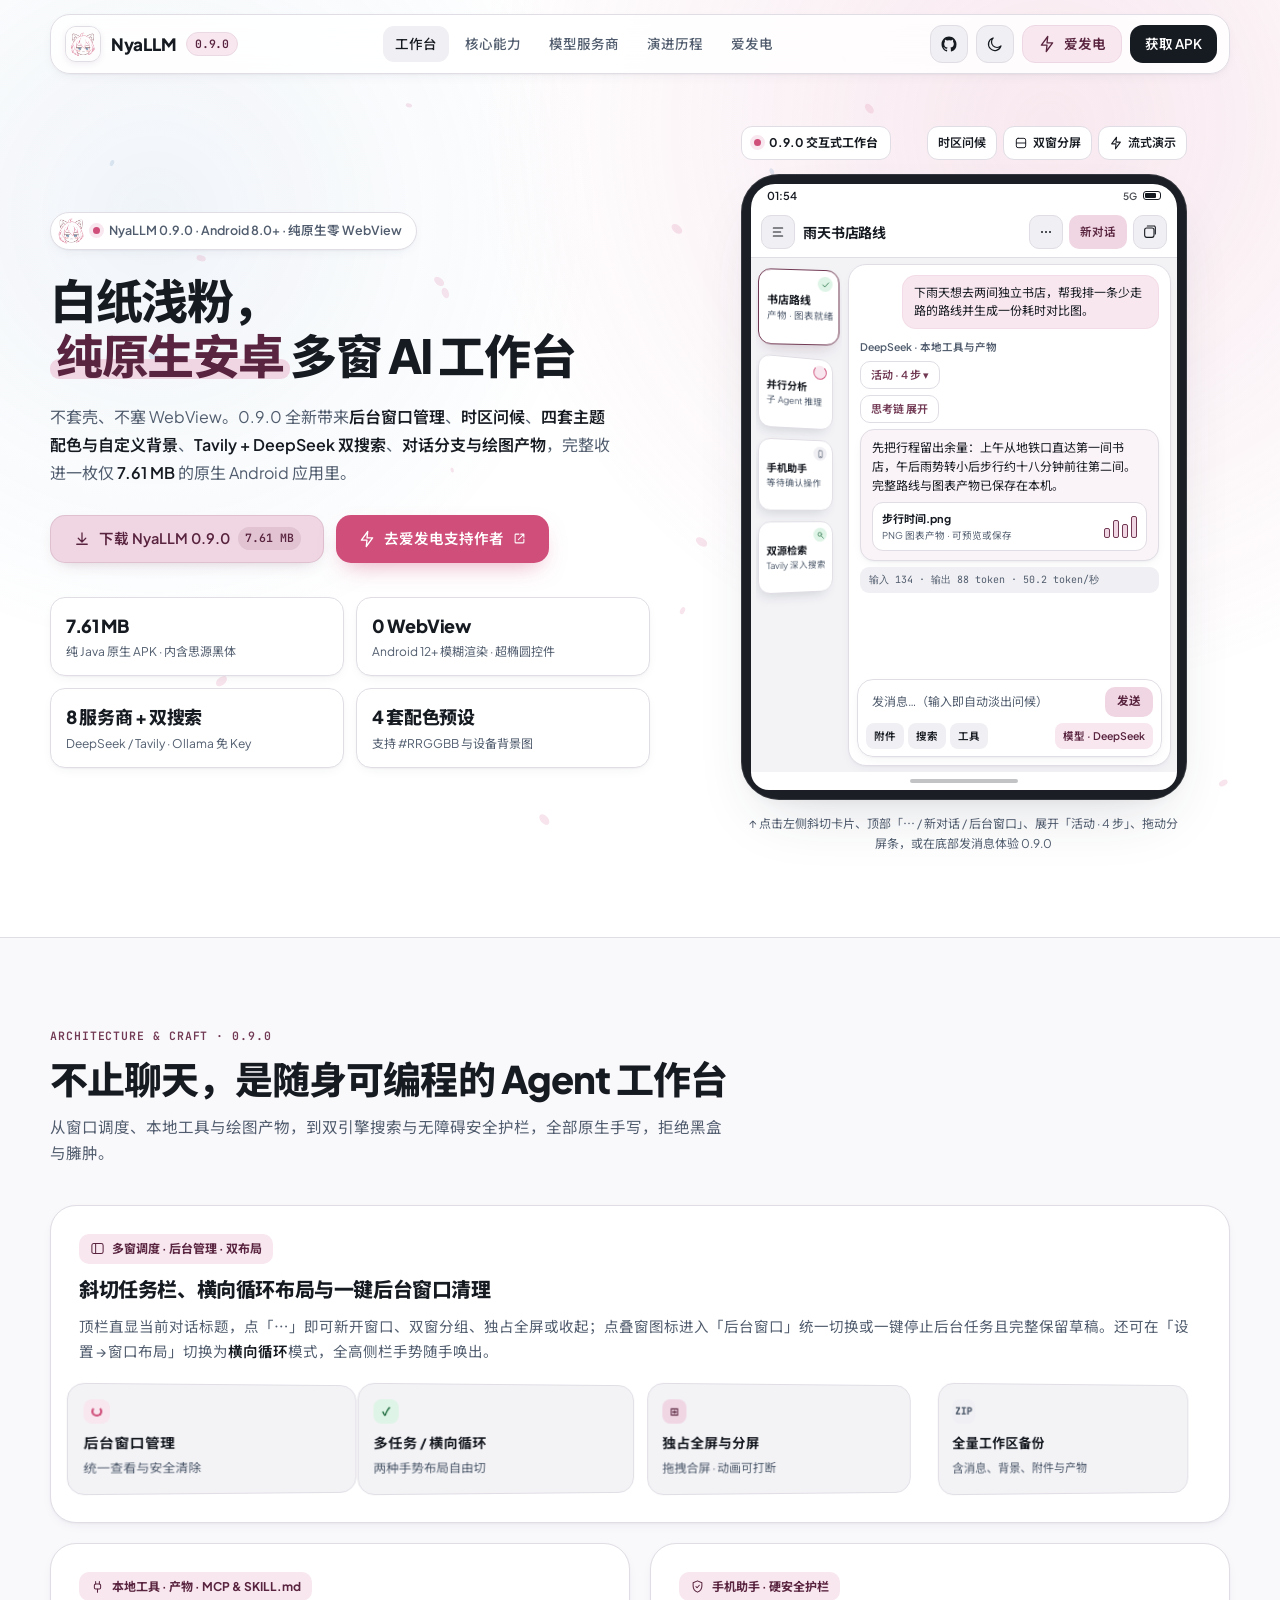
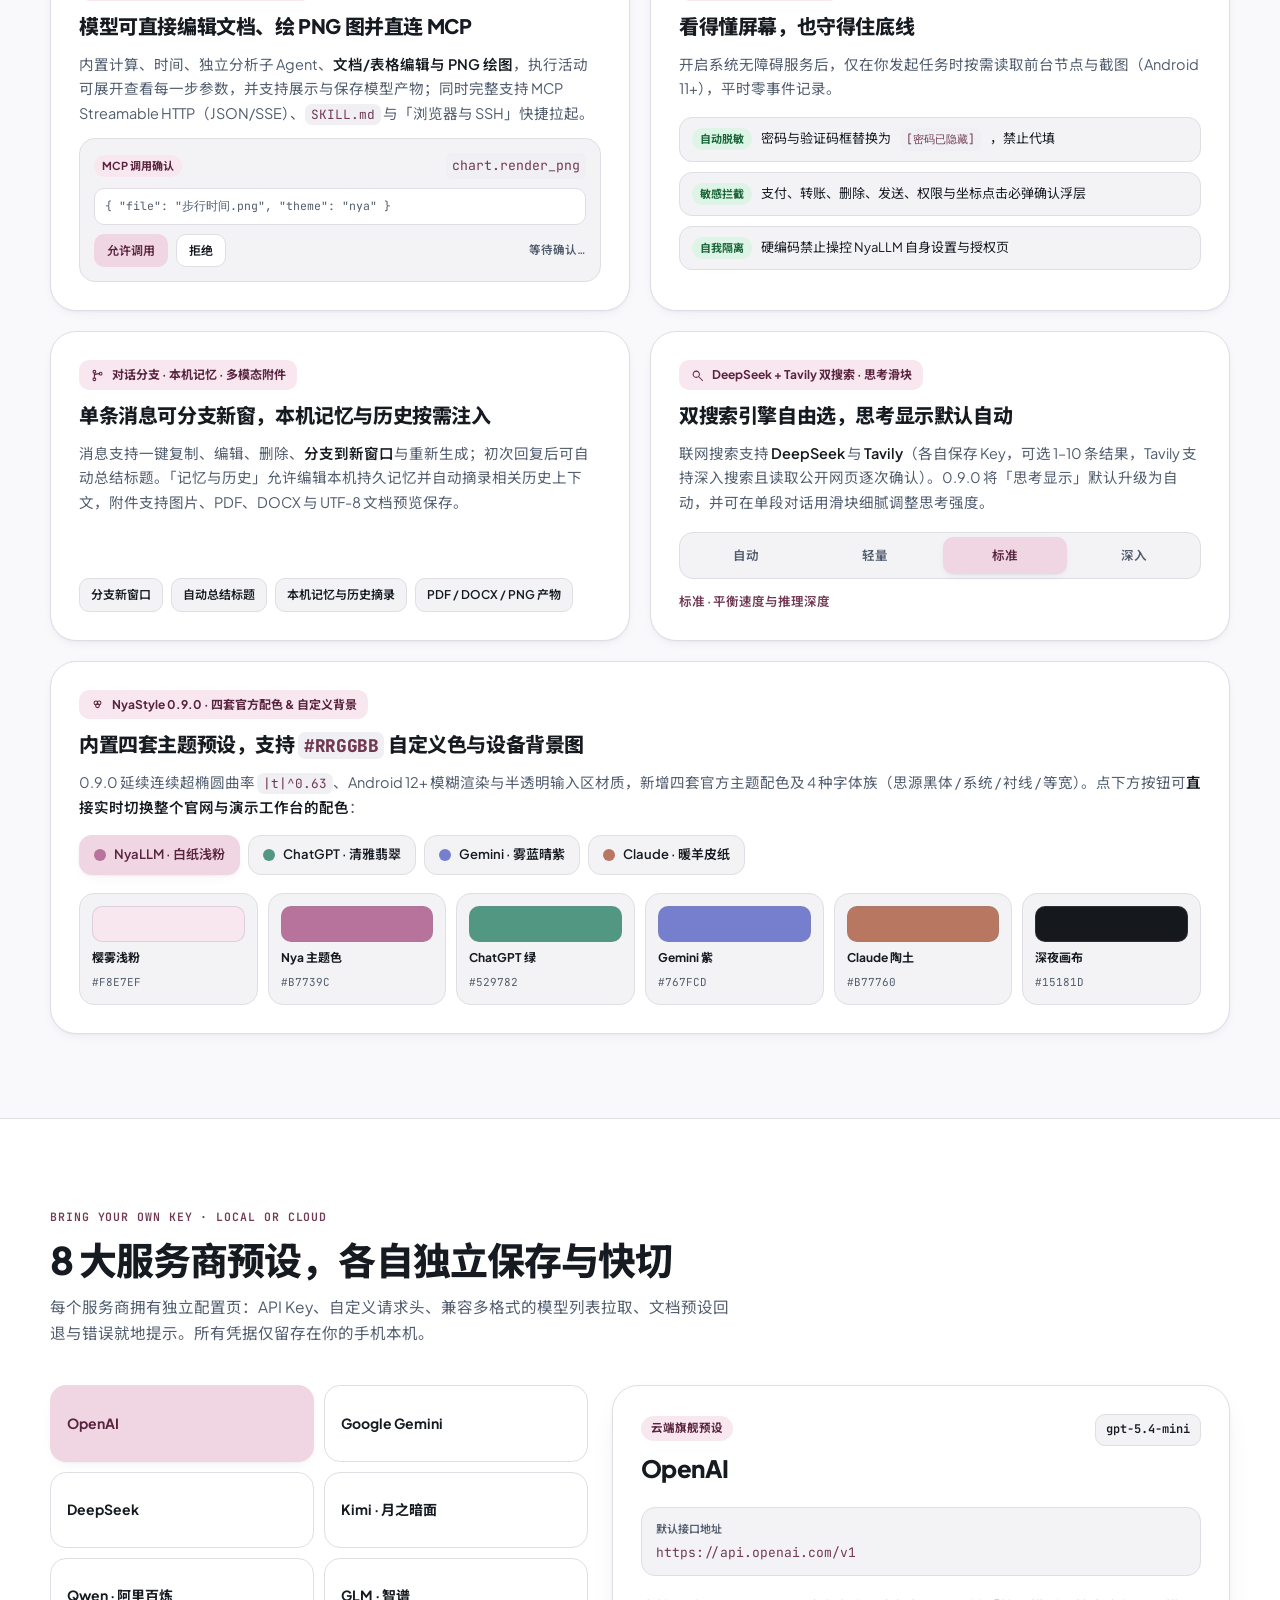
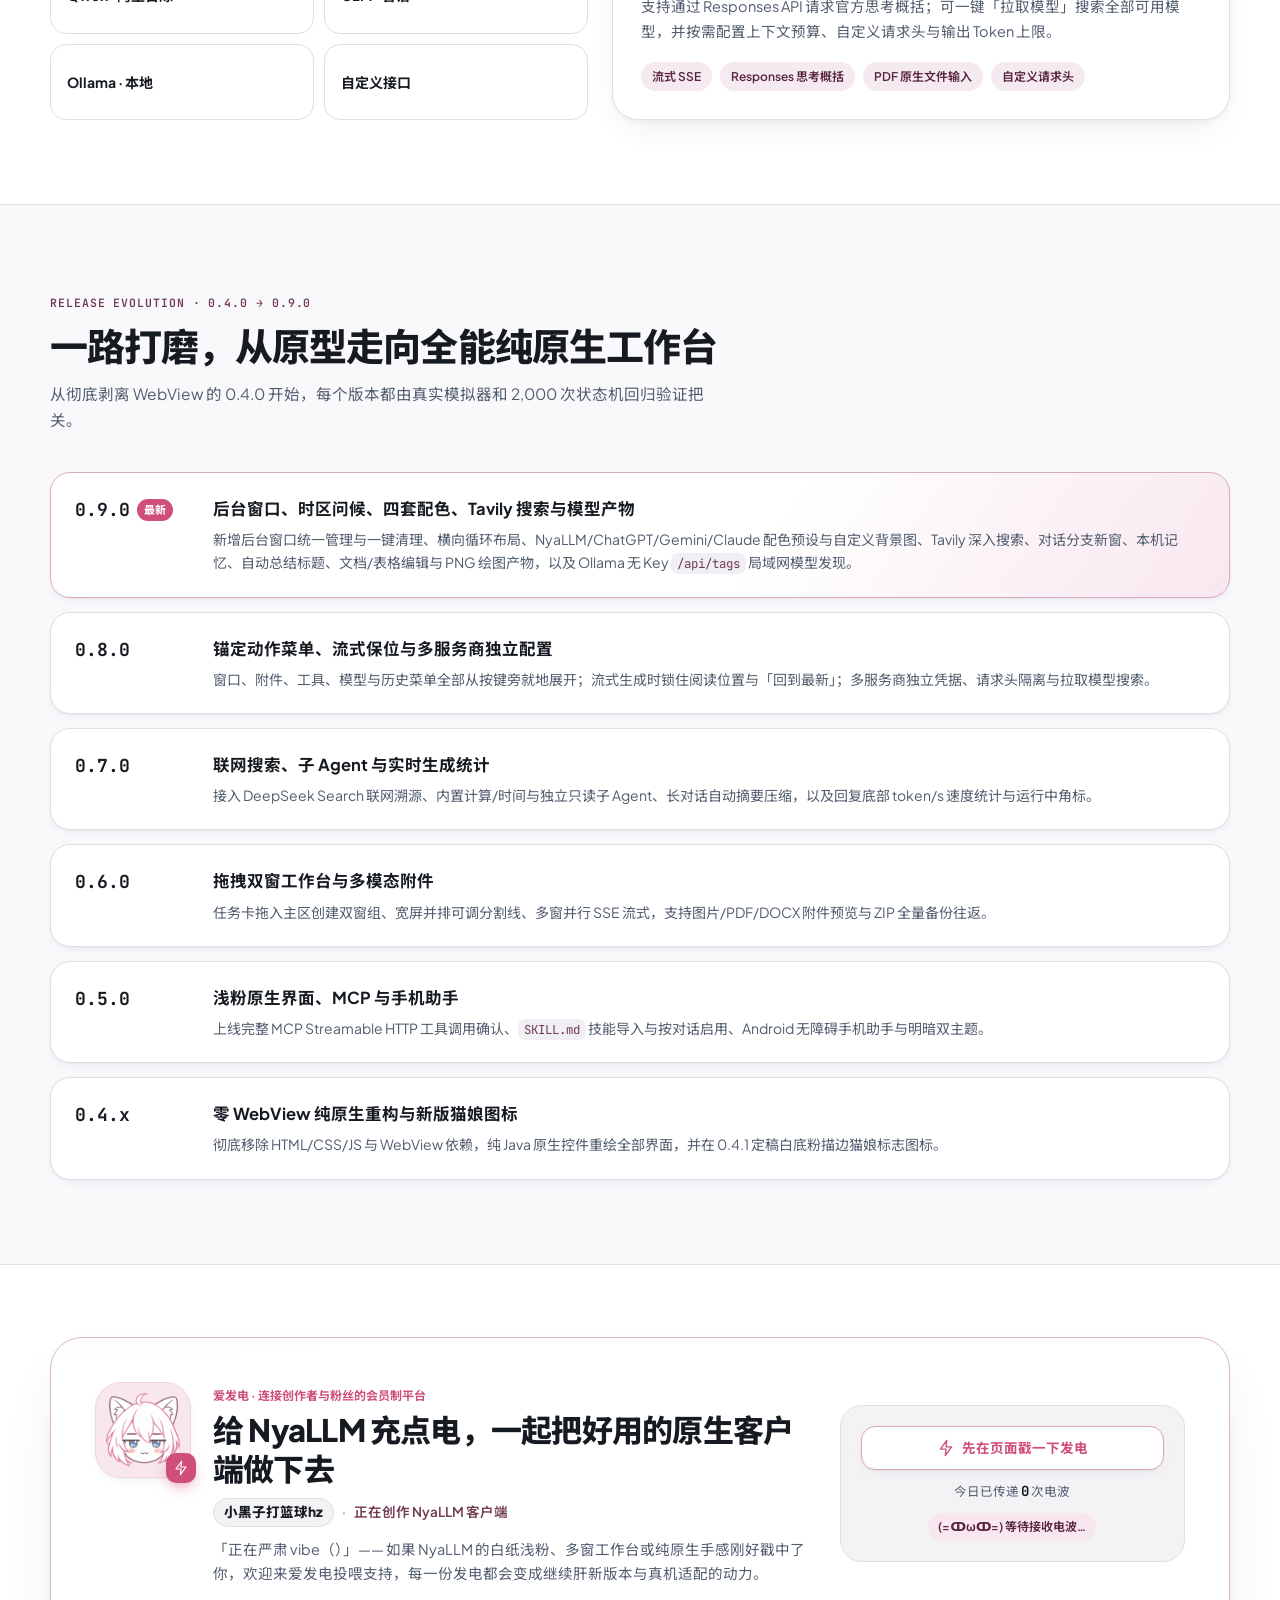
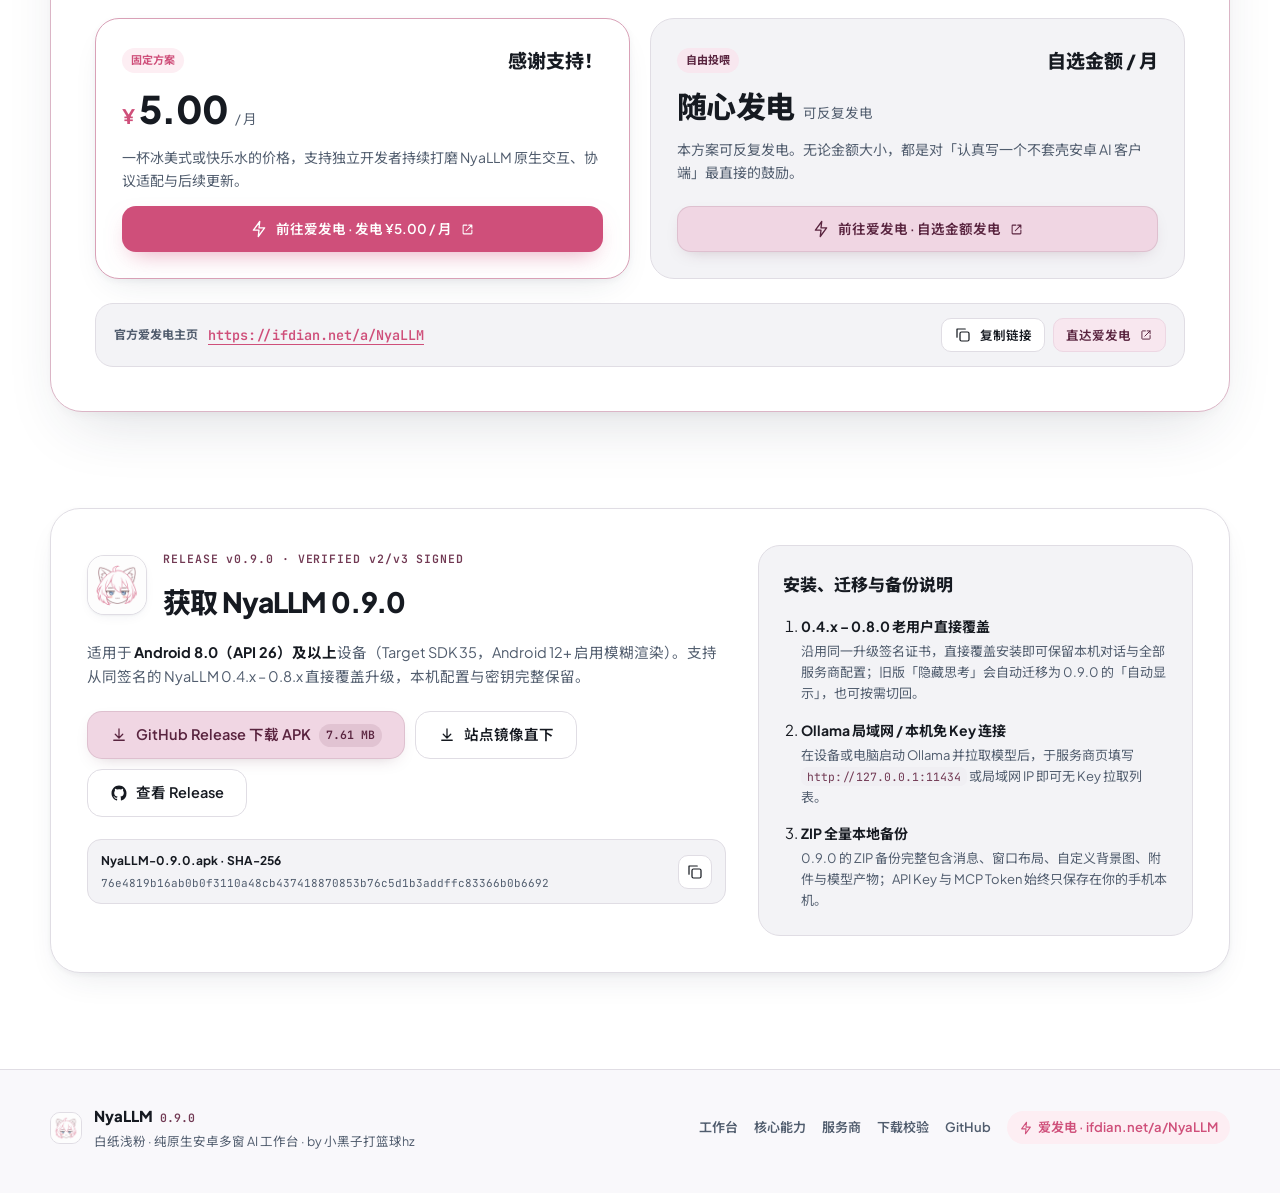
==== index.html @ 5cee87fc "Release NyaLLM 0.9.0 official website and APK" ====
<!DOCTYPE html>
<html lang="zh-CN" data-theme="light" data-preset="nya">
<head>
  <meta charset="UTF-8" />
  <meta name="viewport" content="width=device-width, initial-scale=1.0" />
  <title>NyaLLM 0.9.0 — 白纸浅粉，纯原生安卓多窗 AI 工作台</title>
  <meta name="description" content="NyaLLM 0.9.0 官方网站。7.61 MB 纯原生零 WebView 安卓多窗 AI 工作台，支持斜切任务栏、后台窗口管理、双窗分屏、MCP & SKILL.md、Tavily + DeepSeek 双搜索、模型产物绘图与四套官方配色。" />
  <meta property="og:title" content="NyaLLM 0.9.0 — 纯原生安卓多窗 AI 工作台" />
  <meta property="og:description" content="白纸浅粉，多窗并行流式、后台窗口管理、MCP 工具、模型产物与带安全护栏的手机助手。Android 8.0+，仅 7.61 MB。" />
  <meta property="og:image" content="assets/brand/nyallm-launcher.png" />
  <meta name="theme-color" content="#FFFFFF" />
  <link rel="icon" type="image/png" href="assets/brand/nyallm-launcher.png" />
  <link rel="preconnect" href="https://fonts.googleapis.com" />
  <link rel="preconnect" href="https://fonts.gstatic.com" crossorigin />
  <link href="https://fonts.googleapis.com/css2?family=JetBrains+Mono:wght@400;500;600&family=Noto+Sans+SC:wght@400;500;600;700&family=Plus+Jakarta+Sans:wght@500;600;700;800&display=swap" rel="stylesheet" />
  <link rel="stylesheet" href="styles.css" />
</head>
<body>
  <!-- Hidden SVG Sprite faithful to NyaStyle.Glyph (1.65px round stroke) -->
  <svg xmlns="http://www.w3.org/2000/svg" class="svg-sprite" aria-hidden="true">
    <defs>
      <symbol id="g-menu" viewBox="0 0 24 24" fill="none" stroke="currentColor" stroke-width="1.65" stroke-linecap="round" stroke-linejoin="round">
        <path d="M5 6h14M5 12h11M5 18h14" />
      </symbol>
      <symbol id="g-dots" viewBox="0 0 24 24" fill="currentColor">
        <circle cx="6" cy="12" r="1.5" />
        <circle cx="12" cy="12" r="1.5" />
        <circle cx="18" cy="12" r="1.5" />
      </symbol>
      <symbol id="g-window" viewBox="0 0 24 24" fill="none" stroke="currentColor" stroke-width="1.65" stroke-linecap="round" stroke-linejoin="round">
        <rect x="4" y="6" width="14" height="14" rx="3" />
        <path d="M8 3h11l1 2v10" />
      </symbol>
      <symbol id="g-split" viewBox="0 0 24 24" fill="none" stroke="currentColor" stroke-width="1.65" stroke-linecap="round" stroke-linejoin="round">
        <rect x="4" y="4" width="16" height="16" rx="3" />
        <path d="M4 12h16" />
      </symbol>
      <symbol id="g-stage" viewBox="0 0 24 24" fill="none" stroke="currentColor" stroke-width="1.65" stroke-linecap="round" stroke-linejoin="round">
        <rect x="3" y="4" width="18" height="16" rx="3" />
        <path d="M9 4v16" />
      </symbol>
      <symbol id="g-focus" viewBox="0 0 24 24" fill="none" stroke="currentColor" stroke-width="1.65" stroke-linecap="round" stroke-linejoin="round">
        <path d="M4 10V4h6M14 4h6v6M20 14v6h-6M10 20H4v-6" />
      </symbol>
      <symbol id="g-plug" viewBox="0 0 24 24" fill="none" stroke="currentColor" stroke-width="1.65" stroke-linecap="round" stroke-linejoin="round">
        <rect x="7" y="8" width="10" height="8" rx="2" />
        <path d="M9 8V4M15 8V4M12 16v5" />
      </symbol>
      <symbol id="g-skill" viewBox="0 0 24 24" fill="none" stroke="currentColor" stroke-width="1.65" stroke-linecap="round" stroke-linejoin="round">
        <rect x="5" y="4" width="14" height="16" rx="2" />
        <path d="M9 9h6M9 13h6" />
      </symbol>
      <symbol id="g-phone" viewBox="0 0 24 24" fill="none" stroke="currentColor" stroke-width="1.65" stroke-linecap="round" stroke-linejoin="round">
        <rect x="7" y="3" width="10" height="18" rx="2.5" />
        <path d="M11 18h2" />
      </symbol>
      <symbol id="g-search" viewBox="0 0 24 24" fill="none" stroke="currentColor" stroke-width="1.65" stroke-linecap="round" stroke-linejoin="round">
        <circle cx="10" cy="10" r="5" />
        <path d="M14 14l6 6" />
      </symbol>
      <symbol id="g-tools" viewBox="0 0 24 24" fill="none" stroke="currentColor" stroke-width="1.65" stroke-linecap="round" stroke-linejoin="round">
        <rect x="3" y="7" width="18" height="13" rx="3" />
        <path d="M8 7V4h8v3M3 12h7v2h4v-2h7" />
      </symbol>
      <symbol id="g-paperclip" viewBox="0 0 24 24" fill="none" stroke="currentColor" stroke-width="1.65" stroke-linecap="round" stroke-linejoin="round">
        <path d="M13 17l7-7a3 3 0 0 0-4.24-4.24l-8 8a4.5 4.5 0 0 0 6.36 6.36l6.36-6.36" />
      </symbol>
      <symbol id="g-image" viewBox="0 0 24 24" fill="none" stroke="currentColor" stroke-width="1.65" stroke-linecap="round" stroke-linejoin="round">
        <rect x="4" y="4" width="16" height="16" rx="3" />
        <circle cx="9" cy="9" r="1.5" />
        <path d="M6 17l5-4 3 2 4-4" />
      </symbol>
      <symbol id="g-copy" viewBox="0 0 24 24" fill="none" stroke="currentColor" stroke-width="1.65" stroke-linecap="round" stroke-linejoin="round">
        <rect x="8" y="8" width="12" height="12" rx="2" />
        <path d="M4 15V4h11" />
      </symbol>
      <symbol id="g-check" viewBox="0 0 24 24" fill="none" stroke="currentColor" stroke-width="1.8" stroke-linecap="round" stroke-linejoin="round">
        <path d="M5 12l5 5 9-10" />
      </symbol>
      <symbol id="g-close" viewBox="0 0 24 24" fill="none" stroke="currentColor" stroke-width="1.65" stroke-linecap="round" stroke-linejoin="round">
        <path d="M6 6l12 12M6 18L18 6" />
      </symbol>
      <symbol id="g-min" viewBox="0 0 24 24" fill="none" stroke="currentColor" stroke-width="1.65" stroke-linecap="round" stroke-linejoin="round">
        <path d="M6 12h12" />
      </symbol>
      <symbol id="g-right" viewBox="0 0 24 24" fill="none" stroke="currentColor" stroke-width="1.65" stroke-linecap="round" stroke-linejoin="round">
        <path d="M10 6l6 6-6 6" />
      </symbol>
      <symbol id="g-settings" viewBox="0 0 24 24" fill="none" stroke="currentColor" stroke-width="1.65" stroke-linecap="round" stroke-linejoin="round">
        <path d="M4 7h16M4 17h16" />
        <circle cx="9" cy="7" r="2.3" fill="var(--surface)" />
        <circle cx="15" cy="17" r="2.3" fill="var(--surface)" />
      </symbol>
      <symbol id="g-bolt" viewBox="0 0 24 24" fill="none" stroke="currentColor" stroke-width="1.75" stroke-linecap="round" stroke-linejoin="round">
        <path d="M13 2L4.5 13.5H12L11 22L19.5 10.5H12L13 2Z" />
      </symbol>
      <symbol id="g-download" viewBox="0 0 24 24" fill="none" stroke="currentColor" stroke-width="1.7" stroke-linecap="round" stroke-linejoin="round">
        <path d="M12 4v11M7 11l5 5 5-5M5 19h14" />
      </symbol>
      <symbol id="g-sun" viewBox="0 0 24 24" fill="none" stroke="currentColor" stroke-width="1.65" stroke-linecap="round" stroke-linejoin="round">
        <circle cx="12" cy="12" r="4" />
        <path d="M12 3v2M12 19v2M4.93 4.93l1.41 1.41M17.66 17.66l1.41 1.41M3 12h2M19 12h2M4.93 19.07l1.41-1.41M17.66 6.34l1.41-1.41" />
      </symbol>
      <symbol id="g-moon" viewBox="0 0 24 24" fill="none" stroke="currentColor" stroke-width="1.65" stroke-linecap="round" stroke-linejoin="round">
        <path d="M20 14.5A8.5 8.5 0 1 1 9.5 4a6.7 6.7 0 0 0 10.5 10.5Z" />
      </symbol>
      <symbol id="g-shield" viewBox="0 0 24 24" fill="none" stroke="currentColor" stroke-width="1.65" stroke-linecap="round" stroke-linejoin="round">
        <path d="M12 3l7 3v5c0 4.5-3 8.2-7 10-4-1.8-7-5.5-7-10V6l7-3Z" />
        <path d="M9.5 12.2l1.8 1.8 3.6-4" />
      </symbol>
      <symbol id="g-external" viewBox="0 0 24 24" fill="none" stroke="currentColor" stroke-width="1.65" stroke-linecap="round" stroke-linejoin="round">
        <path d="M14 5h5v5M10 14L19 5M19 13v5a1 1 0 0 1-1 1H6a1 1 0 0 1-1-1V6a1 1 0 0 1 1-1h5" />
      </symbol>
      <symbol id="g-chat" viewBox="0 0 24 24" fill="none" stroke="currentColor" stroke-width="1.65" stroke-linecap="round" stroke-linejoin="round">
        <rect x="4" y="5" width="16" height="12" rx="4" />
        <path d="M7 17v4l5-4" />
      </symbol>
      <symbol id="g-branch" viewBox="0 0 24 24" fill="none" stroke="currentColor" stroke-width="1.65" stroke-linecap="round" stroke-linejoin="round">
        <circle cx="7" cy="6" r="2.2" />
        <circle cx="7" cy="18" r="2.2" />
        <circle cx="17" cy="9" r="2.2" />
        <path d="M7 8.2v7.6M7 13c0-3 4-4 7.8-4" />
      </symbol>
      <symbol id="g-palette" viewBox="0 0 24 24" fill="none" stroke="currentColor" stroke-width="1.65" stroke-linecap="round" stroke-linejoin="round">
        <circle cx="9.5" cy="9.5" r="3" />
        <circle cx="14.5" cy="9.5" r="3" />
        <circle cx="12" cy="14" r="3" />
      </symbol>
      <symbol id="g-github" viewBox="0 0 24 24" fill="currentColor">
        <path d="M12 2C6.48 2 2 6.58 2 12.22c0 4.52 2.87 8.35 6.84 9.7.5.1.68-.22.68-.49 0-.24-.01-.88-.01-1.73-2.78.62-3.37-1.37-3.37-1.37-.45-1.18-1.11-1.49-1.11-1.49-.91-.64.07-.62.07-.62 1 .07 1.53 1.05 1.53 1.05.9 1.57 2.35 1.12 2.92.86.09-.67.35-1.12.64-1.38-2.22-.26-4.56-1.14-4.56-5.07 0-1.12.39-2.03 1.03-2.75-.1-.26-.45-1.3.1-2.71 0 0 .84-.28 2.75 1.05A9.38 9.38 0 0 1 12 6.95c.85 0 1.71.12 2.51.35 1.91-1.33 2.75-1.05 2.75-1.05.55 1.41.2 2.45.1 2.71.64.72 1.03 1.63 1.03 2.75 0 3.94-2.34 4.81-4.57 5.06.36.32.68.94.68 1.9 0 1.37-.01 2.48-.01 2.82 0 .27.18.59.69.49A10.22 10.22 0 0 0 22 12.22C22 6.58 17.52 2 12 2Z" />
      </symbol>
    </defs>
  </svg>

  <!-- Subtle Interactive Sakura & Paper Grid Ambient Backdrop -->
  <canvas id="ambient-canvas" class="ambient-canvas" aria-hidden="true"></canvas>

  <!-- Floating Navigation Shell -->
  <header class="nav-shell" id="top">
    <div class="nav-inner">
      <a href="#top" class="brand-lockup" id="nav-brand">
        <span class="brand-squircle">
          <img src="assets/brand/nyallm-launcher.png" alt="NyaLLM 猫娘图标" width="34" height="34" />
        </span>
        <span class="brand-word">NyaLLM</span>
        <span class="version-chip">0.9.0</span>
      </a>

      <nav class="nav-links" aria-label="主导航">
        <a href="#workbench">工作台</a>
        <a href="#features">核心能力</a>
        <a href="#providers">模型服务商</a>
        <a href="#changelog">演进历程</a>
        <a href="#support">爱发电</a>
      </nav>

      <div class="nav-actions">
        <a href="https://github.com/xiaoheiHZ/NyaLLM" target="_blank" rel="noopener noreferrer" class="icon-btn" aria-label="GitHub 仓库" title="访问 GitHub 仓库与 Releases">
          <svg class="ic"><use href="#g-github" /></svg>
        </a>
        <button type="button" class="icon-btn" id="theme-toggle" aria-label="切换浅色或深色主题" title="切换 NyaStyle 明暗主题">
          <svg class="ic ic-sun"><use href="#g-sun" /></svg>
          <svg class="ic ic-moon"><use href="#g-moon" /></svg>
        </button>
        <a href="https://ifdian.net/a/NyaLLM" target="_blank" rel="noopener noreferrer" class="btn btn-sakura nav-ifdian-btn">
          <svg class="ic"><use href="#g-bolt" /></svg>
          <span>爱发电</span>
        </a>
        <a href="#download" class="btn btn-ink nav-dl-btn">获取 APK</a>
        <button type="button" class="icon-btn mobile-menu-btn" id="mobile-menu-btn" aria-label="打开菜单" aria-expanded="false">
          <svg class="ic"><use href="#g-menu" /></svg>
        </button>
      </div>
    </div>

    <!-- Mobile Drawer -->
    <div class="mobile-nav" id="mobile-nav" hidden>
      <a href="#workbench">多窗工作台</a>
      <a href="#features">核心能力</a>
      <a href="#providers">模型服务商</a>
      <a href="#changelog">演进历程</a>
      <a href="#support">爱发电支持作者</a>
      <a href="https://github.com/xiaoheiHZ/NyaLLM" target="_blank" rel="noopener noreferrer">GitHub 仓库</a>
      <a href="#download" class="mobile-nav-cta">下载 NyaLLM 0.9.0 APK</a>
    </div>
  </header>

  <main>
    <!-- ================================================================
         SECTION 1: HERO + INTERACTIVE LIVE NYALLM 0.9.0 WORKBENCH
         ================================================================ -->
    <section class="hero-section" id="workbench">
      <div class="container hero-grid">
        <!-- Left Editorial Column -->
        <div class="hero-copy reveal">
          <div class="hero-badge-row">
            <button type="button" class="mascot-pill" id="mascot-boop" title="点一下打个招呼">
              <img src="assets/brand/nyallm-sticker.png" alt="NyaLLM 吉祥物" class="mascot-pill-img" />
              <span class="pulse-dot"></span>
              <span>NyaLLM 0.9.0 · Android 8.0+ · 纯原生零 WebView</span>
            </button>
            <span class="boop-bubble" id="boop-bubble" aria-live="polite"></span>
          </div>

          <h1 class="hero-title">
            白纸浅粉，<br />
            <span class="title-accent">纯原生安卓</span>多窗 AI 工作台
          </h1>

          <p class="hero-lead">
            不套壳、不塞 WebView。0.9.0 全新带来<strong>后台窗口管理</strong>、<strong>时区问候</strong>、<strong>四套主题配色与自定义背景</strong>、<strong>Tavily + DeepSeek 双搜索</strong>、<strong>对话分支与绘图产物</strong>，完整收进一枚仅 <strong>7.61 MB</strong> 的原生 Android 应用里。
          </p>

          <div class="hero-cta-row">
            <a href="https://github.com/xiaoheiHZ/NyaLLM/releases/download/v0.9.0/NyaLLM-0.9.0.apk" class="btn btn-primary btn-lg">
              <svg class="ic"><use href="#g-download" /></svg>
              <span>下载 NyaLLM 0.9.0</span>
              <span class="btn-meta">7.61 MB</span>
            </a>
            <a href="https://ifdian.net/a/NyaLLM" target="_blank" rel="noopener noreferrer" class="btn btn-ifdian btn-lg">
              <svg class="ic"><use href="#g-bolt" /></svg>
              <span>去爱发电支持作者</span>
              <svg class="ic ic-sm"><use href="#g-external" /></svg>
            </a>
          </div>

          <div class="hero-metrics" role="list" aria-label="关键规格参数">
            <div class="metric-item" role="listitem">
              <span class="metric-val">7.61 MB</span>
              <span class="metric-label">纯 Java 原生 APK · 内含思源黑体</span>
            </div>
            <div class="metric-item" role="listitem">
              <span class="metric-val">0 WebView</span>
              <span class="metric-label">Android 12+ 模糊渲染 · 超椭圆控件</span>
            </div>
            <div class="metric-item" role="listitem">
              <span class="metric-val">8 服务商 + 双搜索</span>
              <span class="metric-label">DeepSeek / Tavily · Ollama 免 Key</span>
            </div>
            <div class="metric-item" role="listitem">
              <span class="metric-val">4 套配色预设</span>
              <span class="metric-label">支持 #RRGGBB 与设备背景图</span>
            </div>
          </div>
        </div>

        <!-- Right Interactive Stage Workbench Demo (No Static Screenshots) -->
        <div class="hero-stage-wrap reveal" style="--reveal-delay: 80ms;">
          <!-- Interactive Stage Controls Toolbar -->
          <div class="stage-controls" role="toolbar" aria-label="0.9.0 交互工作台控制栏">
            <span class="stage-live-badge">
              <span class="pulse-dot"></span>
              <span>0.9.0 交互式工作台</span>
            </span>
            <div class="stage-quick-actions">
              <button type="button" class="chip-action" id="btn-welcome-demo" aria-pressed="false">
                <span>时区问候</span>
              </button>
              <button type="button" class="chip-action" id="btn-split-toggle" aria-pressed="false">
                <svg class="ic"><use href="#g-split" /></svg>
                <span>双窗分屏</span>
              </button>
              <button type="button" class="chip-action" id="btn-stream-demo">
                <svg class="ic"><use href="#g-bolt" /></svg>
                <span>流式演示</span>
              </button>
            </div>
          </div>

          <!-- Phone Hardware Bezel -->
          <div class="phone-chassis" id="hero-phone">
            <!-- Status Bar -->
            <div class="android-statusbar">
              <span class="sb-time" id="demo-clock">11:45</span>
              <div class="sb-icons">
                <span class="sb-pill">5G</span>
                <span class="sb-battery"><i></i></span>
              </div>
            </div>

            <!-- Interactive NyaLLM 0.9.0 App View -->
            <div class="nya-app" id="nya-app-interactive">
              <!-- 0.9.0 Top App Bar: Menu · Title · ⋯ · 新对话 · 后台窗口 -->
              <div class="nya-topbar">
                <button type="button" class="nya-sq-btn" id="demo-drawer-btn" title="打开历史侧栏">
                  <svg class="ic"><use href="#g-menu" /></svg>
                </button>
                <span class="nya-app-title" id="topbar-chat-title">雨天书店路线</span>
                <div class="nya-topbar-right">
                  <button type="button" class="nya-sq-btn" id="demo-window-menu-btn" title="窗口操作菜单">
                    <svg class="ic"><use href="#g-dots" /></svg>
                  </button>
                  <button type="button" class="nya-pill-btn is-pink" id="demo-new-chat">新对话</button>
                  <button type="button" class="nya-sq-btn" id="demo-bg-windows-btn" title="后台窗口管理">
                    <svg class="ic"><use href="#g-window" /></svg>
                  </button>
                </div>
              </div>

              <!-- Anchored 0.9.0 Topbar Window Menu -->
              <div class="nya-popover top-window-pop" id="popover-window" hidden>
                <button type="button" class="pop-row" data-win-action="new-win">
                  <svg class="ic"><use href="#g-window" /></svg>
                  <span>新开独立窗口</span>
                </button>
                <button type="button" class="pop-row" data-win-action="split">
                  <svg class="ic"><use href="#g-split" /></svg>
                  <span>与对话分组</span>
                </button>
                <button type="button" class="pop-row" data-win-action="focus">
                  <svg class="ic"><use href="#g-focus" /></svg>
                  <span>独占全屏</span>
                </button>
                <button type="button" class="pop-row" data-win-action="min">
                  <svg class="ic"><use href="#g-min" /></svg>
                  <span>收起到后台窗口</span>
                </button>
                <button type="button" class="pop-row is-danger" data-win-action="close">
                  <svg class="ic"><use href="#g-close" /></svg>
                  <span>关闭窗口</span>
                </button>
              </div>

              <!-- Body: Tilted Left Task Rail + Active Stage -->
              <div class="nya-body">
                <!-- Signature 3D-Tilted Taskbar -->
                <aside class="nya-rail" id="nya-rail" aria-label="左侧倾斜任务卡">
                  <button type="button" class="rail-card is-active" data-chat-id="artifact">
                    <span class="rail-badge is-done" title="已完成">
                      <svg class="ic"><use href="#g-check" /></svg>
                    </span>
                    <span class="rail-title">书店路线</span>
                    <span class="rail-sub">产物 · 图表就绪</span>
                  </button>
                  <button type="button" class="rail-card" data-chat-id="stream">
                    <span class="rail-badge is-running" title="后台运行中"></span>
                    <span class="rail-title">并行分析</span>
                    <span class="rail-sub">子 Agent 推理</span>
                  </button>
                  <button type="button" class="rail-card" data-chat-id="phone">
                    <span class="rail-badge is-idle" title="手机助手">
                      <svg class="ic"><use href="#g-phone" /></svg>
                    </span>
                    <span class="rail-title">手机助手</span>
                    <span class="rail-sub">等待确认操作</span>
                  </button>
                  <button type="button" class="rail-card" data-chat-id="search">
                    <span class="rail-badge is-done" title="双引擎联网搜索">
                      <svg class="ic"><use href="#g-search" /></svg>
                    </span>
                    <span class="rail-title">双源检索</span>
                    <span class="rail-sub">Tavily 深入搜索</span>
                  </button>
                </aside>

                <!-- Main Stage Area (Supports Single, Welcome Greeting, or Split Dual-Pane) -->
                <div class="nya-stage" id="nya-stage">
                  <!-- Primary Pane -->
                  <div class="nya-pane" id="pane-primary">
                    <!-- 0.9.0 Timezone-Aware Welcome Screen (shown on 新对话 / 时区问候) -->
                    <div class="welcome-stage" id="welcome-stage" hidden>
                      <div class="welcome-greeting" id="welcome-greeting">中午好</div>
                      <button type="button" class="welcome-tz" id="welcome-tz" title="点击查看当前时区详情">11:45 · GMT+8</button>
                      <div class="welcome-tz-detail" id="welcome-tz-detail" hidden>本地时区已同步 · 开始输入后问候会自动淡出</div>
                    </div>

                    <!-- Messages Thread -->
                    <div class="pane-messages" id="pane-primary-messages"></div>

                    <!-- Translucent Glass Composer (0.9.0) -->
                    <div class="nya-composer">
                      <div class="composer-top">
                        <input type="text" id="demo-input" class="composer-input" placeholder="发消息…（输入即自动淡出问候）" autocomplete="off" />
                        <button type="button" class="composer-send" id="demo-send-btn">发送</button>
                      </div>
                      <div class="composer-bar">
                        <button type="button" class="bar-chip" data-pop="attach">附件</button>
                        <button type="button" class="bar-chip" id="demo-search-toggle" aria-pressed="false">搜索</button>
                        <button type="button" class="bar-chip" data-pop="tools">工具</button>
                        <button type="button" class="bar-chip is-model" data-pop="model" id="demo-model-chip">模型 · DeepSeek</button>
                      </div>

                      <!-- Anchored Tools Popover -->
                      <div class="nya-popover pop-bottom" id="popover-tools" hidden>
                        <button type="button" class="pop-row" data-tool-pick="思考强度滑块 · 自动显示官方思考链">
                          <svg class="ic"><use href="#g-skill" /></svg>
                          <div class="pop-stack"><span>思考强度</span><small>滑块微调 · 思考显示默认自动</small></div>
                          <svg class="ic ic-xs"><use href="#g-right" /></svg>
                        </button>
                        <button type="button" class="pop-row" data-tool-pick="本地工具与子 Agent：编辑文档、表格与 PNG 绘图">
                          <svg class="ic"><use href="#g-tools" /></svg>
                          <div class="pop-stack"><span>本地工具与子 Agent</span><small>计算、分析、文档编辑与绘图</small></div>
                        </button>
                        <button type="button" class="pop-row" data-tool-pick="MCP Streamable HTTP 已就绪 · 调用前确认">
                          <svg class="ic"><use href="#g-plug" /></svg>
                          <div class="pop-stack"><span>MCP 工具 &amp; 技能</span><small>Streamable HTTP · SKILL.md</small></div>
                          <svg class="ic ic-xs"><use href="#g-right" /></svg>
                        </button>
                        <button type="button" class="pop-row" data-tool-pick="手机助手护栏已就绪 · 敏感步骤二次确认">
                          <svg class="ic"><use href="#g-phone" /></svg>
                          <div class="pop-stack"><span>手机助手</span><small>无障碍服务 · 密码自动脱敏</small></div>
                        </button>
                      </div>

                      <!-- Anchored Attach Popover -->
                      <div class="nya-popover pop-bottom" id="popover-attach" hidden>
                        <button type="button" class="pop-row" data-tool-pick="已挂载示例图片 · 支持产物预览与保存">
                          <svg class="ic"><use href="#g-image" /></svg>
                          <span>图片（JPEG / PNG / WebP）</span>
                        </button>
                        <button type="button" class="pop-row" data-tool-pick="已挂载示例 PDF / DOCX 文档">
                          <svg class="ic"><use href="#g-paperclip" /></svg>
                          <span>文件（PDF / DOCX / UTF-8）</span>
                        </button>
                        <button type="button" class="pop-row" data-tool-pick="已粘贴剪贴板文本片段">
                          <svg class="ic"><use href="#g-copy" /></svg>
                          <span>粘贴到输入框</span>
                        </button>
                      </div>

                      <!-- Anchored Model Popover -->
                      <div class="nya-popover pop-bottom pop-right" id="popover-model" hidden>
                        <button type="button" class="pop-row is-selected" data-model-pick="DeepSeek">
                          <svg class="ic"><use href="#g-chat" /></svg>
                          <div class="pop-stack"><span>DeepSeek</span><small>deepseek-flash · 思考链</small></div>
                          <svg class="ic ic-xs pop-check"><use href="#g-check" /></svg>
                        </button>
                        <button type="button" class="pop-row" data-model-pick="Gemini">
                          <svg class="ic"><use href="#g-chat" /></svg>
                          <div class="pop-stack"><span>Google Gemini</span><small>gemini-4-hydrogen</small></div>
                        </button>
                        <button type="button" class="pop-row" data-model-pick="OpenAI">
                          <svg class="ic"><use href="#g-chat" /></svg>
                          <div class="pop-stack"><span>OpenAI</span><small>gpt-5.4-mini · Responses</small></div>
                        </button>
                        <button type="button" class="pop-row" data-model-pick="Ollama">
                          <svg class="ic"><use href="#g-chat" /></svg>
                          <div class="pop-stack"><span>Ollama · 本地</span><small>无 Key /api/tags 自动发现</small></div>
                        </button>
                      </div>
                    </div>
                  </div>

                  <!-- Draggable Split Divider -->
                  <div class="split-divider" id="split-divider" hidden title="上下拖动调整双窗比例" role="separator" aria-orientation="horizontal" tabindex="0">
                    <span class="split-pill"></span>
                  </div>

                  <!-- Secondary Split Pane -->
                  <div class="nya-pane nya-pane-secondary" id="pane-secondary" hidden>
                    <div class="pane-head">
                      <span class="pane-title">分支窗口 · 并行对照</span>
                      <button type="button" class="nya-mini-btn" id="close-split-btn">收起分屏</button>
                    </div>
                    <div class="pane-messages compact">
                      <div class="msg-user">从上一条回复分支出去，改用 Ollama 本地模型核对 0.9.0 升级签名</div>
                      <div class="msg-ai-wrap">
                        <div class="msg-ai-head">Ollama · 并行分支</div>
                        <div class="msg-ai-bubble">已验证：NyaLLM 0.9.0 延续同一升级证书，可从 0.8.0 直接覆盖安装，所有对话、记忆、附件与凭据完整保留。</div>
                        <div class="msg-stats">输入 46 · 输出 58 token · 56.4 token/秒</div>
                      </div>
                    </div>
                  </div>
                </div>
              </div>

              <!-- 0.9.0 Background Windows Manager Sheet -->
              <div class="nya-sheet-scrim" id="demo-bg-sheet" hidden>
                <div class="nya-bg-panel">
                  <div class="drawer-head">
                    <button type="button" class="nya-sq-btn" id="demo-bg-close" aria-label="返回对话">
                      <svg class="ic"><use href="#g-close" /></svg>
                    </button>
                    <span>后台窗口</span>
                  </div>
                  <div class="drawer-group-label">当前窗口</div>
                  <div class="drawer-group">
                    <button type="button" class="drawer-row is-current-win" data-bg-jump="artifact">
                      <span>书店路线 · 产物与图表</span>
                      <svg class="ic ic-xs"><use href="#g-check" /></svg>
                    </button>
                  </div>
                  <div class="drawer-group-label">后台运行 / 已收起</div>
                  <div class="drawer-group">
                    <button type="button" class="drawer-row" data-bg-jump="stream"><span>并行分析 · 子 Agent 运行中</span><svg class="ic ic-xs"><use href="#g-right" /></svg></button>
                    <button type="button" class="drawer-row" data-bg-jump="phone"><span>手机助手 · 等待确认</span><svg class="ic ic-xs"><use href="#g-right" /></svg></button>
                    <button type="button" class="drawer-row" data-bg-jump="search"><span>双源检索 · Tavily 深入搜索</span><svg class="ic ic-xs"><use href="#g-right" /></svg></button>
                  </div>
                  <button type="button" class="bg-clear-btn" id="demo-bg-clear">清除后台窗口（保留对话与草稿）</button>
                </div>
              </div>

              <!-- Slide-over History Drawer Demo -->
              <div class="nya-drawer-scrim" id="demo-drawer" hidden>
                <div class="nya-drawer-panel">
                  <div class="drawer-head">
                    <button type="button" class="nya-sq-btn" id="demo-drawer-close" aria-label="关闭侧栏">
                      <svg class="ic"><use href="#g-close" /></svg>
                    </button>
                    <span>对话与窗口</span>
                  </div>
                  <div class="drawer-group-label">当前窗口</div>
                  <div class="drawer-group">
                    <button type="button" class="drawer-row" data-drawer-jump="artifact">雨天书店路线</button>
                    <button type="button" class="drawer-row" data-drawer-jump="stream">并行分析</button>
                  </div>
                  <div class="drawer-group-label">历史记录</div>
                  <div class="drawer-group">
                    <button type="button" class="drawer-row" data-drawer-jump="phone">手机助手</button>
                    <button type="button" class="drawer-row" data-drawer-jump="search">双源检索</button>
                  </div>
                  <div class="drawer-footer">
                    <svg class="ic"><use href="#g-settings" /></svg>
                    <span>设置 · NyaLLM 0.9.0</span>
                  </div>
                </div>
              </div>
            </div>

            <!-- Android Gesture Pill -->
            <div class="android-navpill"><span></span></div>
          </div>

          <p class="stage-hint">
            ↑ 点击左侧斜切卡片、顶部「⋯ / 新对话 / 后台窗口」、展开「活动 · 4 步」、拖动分屏条，或在底部发消息体验 0.9.0
          </p>
        </div>
      </div>
    </section>

    <!-- ================================================================
         SECTION 2: ASYMMETRIC EDITORIAL BENTO CAPABILITIES (0.9.0)
         ================================================================ -->
    <section class="section features-section" id="features">
      <div class="container">
        <div class="section-head reveal">
          <span class="eyebrow">ARCHITECTURE &amp; CRAFT · 0.9.0</span>
          <h2 class="section-title">不止聊天，是随身可编程的 Agent 工作台</h2>
          <p class="section-sub">从窗口调度、本地工具与绘图产物，到双引擎搜索与无障碍安全护栏，全部原生手写，拒绝黑盒与臃肿。</p>
        </div>

        <div class="bento-grid">
          <!-- Card 1: Stage Workbench + Background Manager + Carousel Layout (Span 2) -->
          <article class="bento-card span-2 reveal">
            <div class="bento-kicker">
              <svg class="ic"><use href="#g-stage" /></svg>
              <span>多窗调度 · 后台管理 · 双布局</span>
            </div>
            <h3>斜切任务栏、横向循环布局与一键后台窗口清理</h3>
            <p>
              顶栏直显当前对话标题，点「⋯」即可新开窗口、双窗分组、独占全屏或收起；点叠窗图标进入「后台窗口」统一切换或一键停止后台任务且完整保留草稿。还可在「设置 → 窗口布局」切换为<strong>横向循环</strong>模式，全高侧栏手势随手唤出。
            </p>
            <div class="bento-visual stage-mini-strip">
              <div class="mini-tilted-card">
                <span class="dot-live"></span>
                <strong>后台窗口管理</strong>
                <span>统一查看与安全清除</span>
              </div>
              <div class="mini-tilted-card">
                <span class="dot-green">✓</span>
                <strong>多任务 / 横向循环</strong>
                <span>两种手势布局自由切</span>
              </div>
              <div class="mini-tilted-card">
                <span class="dot-pink">⊞</span>
                <strong>独占全屏与分屏</strong>
                <span>拖拽合屏 · 动画可打断</span>
              </div>
              <div class="mini-tilted-card">
                <span class="dot-slate">ZIP</span>
                <strong>全量工作区备份</strong>
                <span>含消息、背景、附件与产物</span>
              </div>
            </div>
          </article>

          <!-- Card 2: Artifacts, Local Tools, MCP & SKILL.md -->
          <article class="bento-card reveal">
            <div class="bento-kicker">
              <svg class="ic"><use href="#g-plug" /></svg>
              <span>本地工具 · 产物 · MCP &amp; SKILL.md</span>
            </div>
            <h3>模型可直接编辑文档、绘 PNG 图并直连 MCP</h3>
            <p>
              内置计算、时间、独立分析子 Agent、<strong>文档/表格编辑与 PNG 绘图</strong>，执行活动可展开查看每一步参数，并支持展示与保存模型产物；同时完整支持 MCP Streamable HTTP（JSON/SSE）、<code>SKILL.md</code> 与「浏览器与 SSH」快捷拉起。
            </p>
            <!-- Interactive MCP Confirm Preview -->
            <div class="mcp-confirm-box" id="mcp-demo-card">
              <div class="mcp-confirm-head">
                <span class="mcp-tag">MCP 调用确认</span>
                <code>chart.render_png</code>
              </div>
              <div class="mcp-args">{ "file": "步行时间.png", "theme": "nya" }</div>
              <div class="mcp-confirm-actions">
                <button type="button" class="mini-pill is-pink" id="mcp-allow-btn">允许调用</button>
                <button type="button" class="mini-pill" id="mcp-deny-btn">拒绝</button>
                <span class="mcp-status-note" id="mcp-status-note">等待确认…</span>
              </div>
            </div>
          </article>

          <!-- Card 3: Phone Assistant Guardrails -->
          <article class="bento-card reveal">
            <div class="bento-kicker">
              <svg class="ic"><use href="#g-shield" /></svg>
              <span>手机助手 · 硬安全护栏</span>
            </div>
            <h3>看得懂屏幕，也守得住底线</h3>
            <p>
              开启系统无障碍服务后，仅在你发起任务时按需读取前台节点与截图（Android 11+），平时零事件记录。
            </p>
            <ul class="guardrail-list">
              <li><span class="g-pill">自动脱敏</span> 密码与验证码框替换为 <code>[密码已隐藏]</code>，禁止代填</li>
              <li><span class="g-pill">敏感拦截</span> 支付、转账、删除、发送、权限与坐标点击必弹确认浮层</li>
              <li><span class="g-pill">自我隔离</span> 硬编码禁止操控 NyaLLM 自身设置与授权页</li>
            </ul>
          </article>

          <!-- Card 4: Branching, Memory & Multimodal Attachments -->
          <article class="bento-card reveal">
            <div class="bento-kicker">
              <svg class="ic"><use href="#g-branch" /></svg>
              <span>对话分支 · 本机记忆 · 多模态附件</span>
            </div>
            <h3>单条消息可分支新窗，本机记忆与历史按需注入</h3>
            <p>
              消息支持一键复制、编辑、删除、<strong>分支到新窗口</strong>与重新生成；初次回复后可自动总结标题。「记忆与历史」允许编辑本机持久记忆并自动摘录相关历史上下文，附件支持图片、PDF、DOCX 与 UTF-8 文档预览保存。
            </p>
            <div class="file-chip-row">
              <span class="file-chip">分支新窗口</span>
              <span class="file-chip">自动总结标题</span>
              <span class="file-chip">本机记忆与历史摘录</span>
              <span class="file-chip">PDF / DOCX / PNG 产物</span>
            </div>
          </article>

          <!-- Card 5: DeepSeek + Tavily Dual Search & Reasoning Slider -->
          <article class="bento-card reveal">
            <div class="bento-kicker">
              <svg class="ic"><use href="#g-search" /></svg>
              <span>DeepSeek + Tavily 双搜索 · 思考滑块</span>
            </div>
            <h3>双搜索引擎自由选，思考显示默认自动</h3>
            <p>
              联网搜索支持 <strong>DeepSeek</strong> 与 <strong>Tavily</strong>（各自保存 Key，可选 1–10 条结果，Tavily 支持深入搜索且读取公开网页逐次确认）。0.9.0 将「思考显示」默认升级为自动，并可在单段对话用滑块细腻调整思考强度。
            </p>
            <div class="effort-bar" role="group" aria-label="思考强度演示">
              <button type="button" class="effort-pill" data-effort="自动 · 默认展开接口返回的官方思考链">自动</button>
              <button type="button" class="effort-pill" data-effort="轻量 · 快速直出响应">轻量</button>
              <button type="button" class="effort-pill is-active" data-effort="标准 · 平衡速度与推理深度">标准</button>
              <button type="button" class="effort-pill" data-effort="深入 · 完整深度推理链">深入</button>
            </div>
            <div class="effort-caption" id="effort-caption">标准 · 平衡速度与推理深度</div>
          </article>

          <!-- Card 6: NyaStyle 0.9.0 Live Theme Presets & Swatches (Span 2) -->
          <article class="bento-card span-2 reveal">
            <div class="bento-kicker">
              <svg class="ic"><use href="#g-palette" /></svg>
              <span>NyaStyle 0.9.0 · 四套官方配色 &amp; 自定义背景</span>
            </div>
            <h3>内置四套主题预设，支持 <code>#RRGGBB</code> 自定义色与设备背景图</h3>
            <p>
              0.9.0 延续连续超椭圆曲率 <code>|t|^0.63</code>、Android 12+ 模糊渲染与半透明输入区材质，新增四套官方主题配色及 4 种字体族（思源黑体 / 系统 / 衬线 / 等宽）。点下方按钮可<strong>直接实时切换整个官网与演示工作台的配色</strong>：
            </p>
            <div class="preset-bar" role="group" aria-label="NyaLLM 0.9.0 官方主题配色实时预览">
              <button type="button" class="preset-chip is-active" data-set-preset="nya">
                <i style="background:#B7739C"></i>
                <span>NyaLLM · 白纸浅粉</span>
              </button>
              <button type="button" class="preset-chip" data-set-preset="chatgpt">
                <i style="background:#529782"></i>
                <span>ChatGPT · 清雅翡翠</span>
              </button>
              <button type="button" class="preset-chip" data-set-preset="gemini">
                <i style="background:#767FCD"></i>
                <span>Gemini · 雾蓝晴紫</span>
              </button>
              <button type="button" class="preset-chip" data-set-preset="claude">
                <i style="background:#B77760"></i>
                <span>Claude · 暖羊皮纸</span>
              </button>
            </div>
            <div class="swatch-grid" id="swatch-grid">
              <button type="button" class="swatch-card" data-copy-hex="#F8E7EF" style="--sw:#F8E7EF;">
                <span class="sw-dot"></span>
                <span class="sw-name">樱雾浅粉</span>
                <code class="sw-hex">#F8E7EF</code>
              </button>
              <button type="button" class="swatch-card" data-copy-hex="#B7739C" style="--sw:#B7739C;">
                <span class="sw-dot"></span>
                <span class="sw-name">Nya 主题色</span>
                <code class="sw-hex">#B7739C</code>
              </button>
              <button type="button" class="swatch-card" data-copy-hex="#529782" style="--sw:#529782;">
                <span class="sw-dot"></span>
                <span class="sw-name">ChatGPT 绿</span>
                <code class="sw-hex">#529782</code>
              </button>
              <button type="button" class="swatch-card" data-copy-hex="#767FCD" style="--sw:#767FCD;">
                <span class="sw-dot"></span>
                <span class="sw-name">Gemini 紫</span>
                <code class="sw-hex">#767FCD</code>
              </button>
              <button type="button" class="swatch-card" data-copy-hex="#B77760" style="--sw:#B77760;">
                <span class="sw-dot"></span>
                <span class="sw-name">Claude 陶土</span>
                <code class="sw-hex">#B77760</code>
              </button>
              <button type="button" class="swatch-card" data-copy-hex="#15181D" style="--sw:#15181D;">
                <span class="sw-dot"></span>
                <span class="sw-name">深夜画布</span>
                <code class="sw-hex">#15181D</code>
              </button>
            </div>
          </article>
        </div>
      </div>
    </section>

    <!-- ================================================================
         SECTION 3: 8 MODEL PROVIDERS MATRIX
         ================================================================ -->
    <section class="section providers-section" id="providers">
      <div class="container">
        <div class="section-head reveal">
          <span class="eyebrow">BRING YOUR OWN KEY · LOCAL OR CLOUD</span>
          <h2 class="section-title">8 大服务商预设，各自独立保存与快切</h2>
          <p class="section-sub">每个服务商拥有独立配置页：API Key、自定义请求头、兼容多格式的模型列表拉取、文档预设回退与错误就地提示。所有凭据仅留存在你的手机本机。</p>
        </div>

        <div class="providers-shell reveal">
          <div class="provider-list" role="tablist" aria-label="模型服务商预设" id="provider-tabs">
            <button type="button" class="prov-pill is-active" data-prov="openai" role="tab" aria-selected="true">OpenAI</button>
            <button type="button" class="prov-pill" data-prov="gemini" role="tab" aria-selected="false">Google Gemini</button>
            <button type="button" class="prov-pill" data-prov="deepseek" role="tab" aria-selected="false">DeepSeek</button>
            <button type="button" class="prov-pill" data-prov="kimi" role="tab" aria-selected="false">Kimi · 月之暗面</button>
            <button type="button" class="prov-pill" data-prov="qwen" role="tab" aria-selected="false">Qwen · 阿里百炼</button>
            <button type="button" class="prov-pill" data-prov="glm" role="tab" aria-selected="false">GLM · 智谱</button>
            <button type="button" class="prov-pill" data-prov="ollama" role="tab" aria-selected="false">Ollama · 本地</button>
            <button type="button" class="prov-pill" data-prov="custom" role="tab" aria-selected="false">自定义接口</button>
          </div>

          <div class="provider-card" id="provider-detail">
            <div class="prov-card-top">
              <div>
                <span class="prov-badge" id="prov-badge">云端旗舰预设</span>
                <h3 id="prov-name">OpenAI</h3>
              </div>
              <span class="prov-model-tag" id="prov-model">gpt-5.4-mini</span>
            </div>
            <div class="prov-endpoint-row">
              <span class="prov-ep-label">默认接口地址</span>
              <code class="prov-ep-url" id="prov-url">https://api.openai.com/v1</code>
            </div>
            <p class="prov-note" id="prov-note">
              支持通过 Responses API 请求官方思考概括；可一键「拉取模型」搜索全部可用模型，并按需配置上下文预算、自定义请求头与输出 Token 上限。
            </p>
            <div class="prov-caps" id="prov-caps">
              <span>流式 SSE</span>
              <span>Responses 思考概括</span>
              <span>PDF 原生文件输入</span>
              <span>自定义请求头</span>
            </div>
          </div>
        </div>
      </div>
    </section>

    <!-- ================================================================
         SECTION 4: RELEASE EVOLUTION TIMELINE (0.4.x -> 0.9.0)
         ================================================================ -->
    <section class="section changelog-section" id="changelog">
      <div class="container">
        <div class="section-head reveal">
          <span class="eyebrow">RELEASE EVOLUTION · 0.4.0 → 0.9.0</span>
          <h2 class="section-title">一路打磨，从原型走向全能纯原生工作台</h2>
          <p class="section-sub">从彻底剥离 WebView 的 0.4.0 开始，每个版本都由真实模拟器和 2,000 次状态机回归验证把关。</p>
        </div>

        <div class="timeline-grid reveal">
          <div class="tl-item is-latest">
            <div class="tl-ver"><span>0.9.0</span><small>最新</small></div>
            <div class="tl-body">
              <h4>后台窗口、时区问候、四套配色、Tavily 搜索与模型产物</h4>
              <p>新增后台窗口统一管理与一键清理、横向循环布局、NyaLLM/ChatGPT/Gemini/Claude 配色预设与自定义背景图、Tavily 深入搜索、对话分支新窗、本机记忆、自动总结标题、文档/表格编辑与 PNG 绘图产物，以及 Ollama 无 Key <code>/api/tags</code> 局域网模型发现。</p>
            </div>
          </div>
          <div class="tl-item">
            <div class="tl-ver"><span>0.8.0</span></div>
            <div class="tl-body">
              <h4>锚定动作菜单、流式保位与多服务商独立配置</h4>
              <p>窗口、附件、工具、模型与历史菜单全部从按键旁就地展开；流式生成时锁住阅读位置与「回到最新」；多服务商独立凭据、请求头隔离与拉取模型搜索。</p>
            </div>
          </div>
          <div class="tl-item">
            <div class="tl-ver"><span>0.7.0</span></div>
            <div class="tl-body">
              <h4>联网搜索、子 Agent 与实时生成统计</h4>
              <p>接入 DeepSeek Search 联网溯源、内置计算/时间与独立只读子 Agent、长对话自动摘要压缩，以及回复底部 token/s 速度统计与运行中角标。</p>
            </div>
          </div>
          <div class="tl-item">
            <div class="tl-ver"><span>0.6.0</span></div>
            <div class="tl-body">
              <h4>拖拽双窗工作台与多模态附件</h4>
              <p>任务卡拖入主区创建双窗组、宽屏并排可调分割线、多窗并行 SSE 流式，支持图片/PDF/DOCX 附件预览与 ZIP 全量备份往返。</p>
            </div>
          </div>
          <div class="tl-item">
            <div class="tl-ver"><span>0.5.0</span></div>
            <div class="tl-body">
              <h4>浅粉原生界面、MCP 与手机助手</h4>
              <p>上线完整 MCP Streamable HTTP 工具调用确认、<code>SKILL.md</code> 技能导入与按对话启用、Android 无障碍手机助手与明暗双主题。</p>
            </div>
          </div>
          <div class="tl-item">
            <div class="tl-ver"><span>0.4.x</span></div>
            <div class="tl-body">
              <h4>零 WebView 纯原生重构与新版猫娘图标</h4>
              <p>彻底移除 HTML/CSS/JS 与 WebView 依赖，纯 Java 原生控件重绘全部界面，并在 0.4.1 定稿白底粉描边猫娘标志图标。</p>
            </div>
          </div>
        </div>
      </div>
    </section>

    <!-- ================================================================
         SECTION 5: AIFADIAN (爱发电) SUPPORT PAVILION — CENTERPIECE
         ================================================================ -->
    <section class="section support-section" id="support">
      <div class="container">
        <div class="support-pavilion reveal">
          <div class="support-glow" aria-hidden="true"></div>

          <div class="support-top">
            <div class="creator-card">
              <div class="creator-avatar-wrap">
                <img src="assets/brand/nyallm-sticker.png" alt="NyaLLM 吉祥物贴纸" class="creator-avatar" />
                <span class="creator-bolt-badge" aria-hidden="true">
                  <svg class="ic"><use href="#g-bolt" /></svg>
                </span>
              </div>
              <div class="creator-meta">
                <span class="ifdian-eyebrow">爱发电 · 连接创作者与粉丝的会员制平台</span>
                <h2 class="support-title">给 NyaLLM 充点电，一起把好用的原生客户端做下去</h2>
                <div class="creator-identity">
                  <span class="creator-name">小黑子打篮球hz</span>
                  <span class="creator-sep">·</span>
                  <span class="creator-role">正在创作 NyaLLM 客户端</span>
                </div>
                <p class="creator-bio">
                  「正在严肃 vibe（）」—— 如果 NyaLLM 的白纸浅粉、多窗工作台或纯原生手感刚好戳中了你，欢迎来爱发电投喂支持，每一份发电都会变成继续肝新版本与真机适配的动力。
                </p>
              </div>
            </div>

            <!-- Interactive Playful Spark Counter -->
            <div class="spark-widget">
              <button type="button" class="spark-btn" id="spark-btn">
                <svg class="ic"><use href="#g-bolt" /></svg>
                <span>先在页面戳一下发电</span>
              </button>
              <div class="spark-readout" id="spark-readout">今日已传递 <strong id="spark-count">0</strong> 次电波</div>
              <div class="spark-msg" id="spark-msg" aria-live="polite">(=ↀωↀ=) 等待接收电波…</div>
            </div>
          </div>

          <!-- Two Authentic Aifadian Plans from https://ifdian.net/a/NyaLLM -->
          <div class="tier-grid">
            <div class="tier-card is-featured">
              <div class="tier-head">
                <span class="tier-badge">固定方案</span>
                <h3>感谢支持！</h3>
              </div>
              <div class="tier-price">
                <span class="price-currency">¥</span>
                <span class="price-num">5.00</span>
                <span class="price-unit">/ 月</span>
              </div>
              <p class="tier-desc">
                一杯冰美式或快乐水的价格，支持独立开发者持续打磨 NyaLLM 原生交互、协议适配与后续更新。
              </p>
              <a href="https://ifdian.net/a/NyaLLM" target="_blank" rel="noopener noreferrer" class="btn btn-ifdian tier-cta">
                <svg class="ic"><use href="#g-bolt" /></svg>
                <span>前往爱发电 · 发电 ¥5.00 / 月</span>
                <svg class="ic ic-sm"><use href="#g-external" /></svg>
              </a>
            </div>

            <div class="tier-card">
              <div class="tier-head">
                <span class="tier-badge is-soft">自由投喂</span>
                <h3>自选金额 / 月</h3>
              </div>
              <div class="tier-price">
                <span class="price-custom">随心发电</span>
                <span class="price-unit">可反复发电</span>
              </div>
              <p class="tier-desc">
                本方案可反复发电。无论金额大小，都是对「认真写一个不套壳安卓 AI 客户端」最直接的鼓励。
              </p>
              <a href="https://ifdian.net/a/NyaLLM" target="_blank" rel="noopener noreferrer" class="btn btn-primary tier-cta">
                <svg class="ic"><use href="#g-bolt" /></svg>
                <span>前往爱发电 · 自选金额发电</span>
                <svg class="ic ic-sm"><use href="#g-external" /></svg>
              </a>
            </div>
          </div>

          <!-- Direct Copyable Aifadian URL Strip -->
          <div class="ifdian-url-bar">
            <div class="url-bar-left">
              <span class="url-label">官方爱发电主页</span>
              <a href="https://ifdian.net/a/NyaLLM" target="_blank" rel="noopener noreferrer" class="url-link">https://ifdian.net/a/NyaLLM</a>
            </div>
            <div class="url-bar-actions">
              <button type="button" class="btn btn-subtle btn-sm" data-copy-text="https://ifdian.net/a/NyaLLM">
                <svg class="ic"><use href="#g-copy" /></svg>
                <span>复制链接</span>
              </button>
              <a href="https://ifdian.net/a/NyaLLM" target="_blank" rel="noopener noreferrer" class="btn btn-sakura btn-sm">
                <span>直达爱发电</span>
                <svg class="ic ic-xs"><use href="#g-external" /></svg>
              </a>
            </div>
          </div>
        </div>
      </div>
    </section>

    <!-- ================================================================
         SECTION 6: DOWNLOAD, CHECKSUMS & UPGRADE GUIDE (0.9.0)
         ================================================================ -->
    <section class="section download-section" id="download">
      <div class="container">
        <div class="download-shell reveal">
          <div class="dl-left">
            <div class="dl-head">
              <img src="assets/brand/nyallm-launcher.png" alt="NyaLLM 应用图标" class="dl-icon" />
              <div>
                <span class="eyebrow">RELEASE v0.9.0 · VERIFIED v2/v3 SIGNED</span>
                <h2>获取 NyaLLM 0.9.0</h2>
              </div>
            </div>
            <p class="dl-summary">
              适用于 <strong>Android 8.0（API 26）及以上</strong>设备（Target SDK 35，Android 12+ 启用模糊渲染）。支持从同签名的 NyaLLM 0.4.x – 0.8.x 直接覆盖升级，本机配置与密钥完整保留。
            </p>
            <div class="dl-actions">
              <a href="https://github.com/xiaoheiHZ/NyaLLM/releases/download/v0.9.0/NyaLLM-0.9.0.apk" class="btn btn-primary btn-lg">
                <svg class="ic"><use href="#g-download" /></svg>
                <span>GitHub Release 下载 APK</span>
                <span class="btn-meta">7.61 MB</span>
              </a>
              <a href="downloads/NyaLLM-0.9.0.apk" download="NyaLLM-0.9.0.apk" class="btn btn-subtle btn-lg">
                <svg class="ic"><use href="#g-download" /></svg>
                <span>站点镜像直下</span>
              </a>
              <a href="https://github.com/xiaoheiHZ/NyaLLM/releases/tag/v0.9.0" target="_blank" rel="noopener noreferrer" class="btn btn-subtle btn-lg">
                <svg class="ic"><use href="#g-github" /></svg>
                <span>查看 Release</span>
              </a>
            </div>

            <div class="checksum-box">
              <div class="cs-row">
                <div class="cs-meta">
                  <span class="cs-file">NyaLLM-0.9.0.apk · SHA-256</span>
                  <code class="cs-hash">76e4819b16ab0b0f3110a48cb437418870853b76c5d1b3addffc83366b0b6692</code>
                </div>
                <button type="button" class="mini-copy-btn" data-copy-text="76e4819b16ab0b0f3110a48cb437418870853b76c5d1b3addffc83366b0b6692" title="复制 APK SHA-256">
                  <svg class="ic"><use href="#g-copy" /></svg>
                </button>
              </div>
            </div>
          </div>

          <div class="dl-right">
            <h3>安装、迁移与备份说明</h3>
            <ol class="guide-steps">
              <li>
                <strong>0.4.x – 0.8.0 老用户直接覆盖</strong>
                <span>沿用同一升级签名证书，直接覆盖安装即可保留本机对话与全部服务商配置；旧版「隐藏思考」会自动迁移为 0.9.0 的「自动显示」，也可按需切回。</span>
              </li>
              <li>
                <strong>Ollama 局域网 / 本机免 Key 连接</strong>
                <span>在设备或电脑启动 Ollama 并拉取模型后，于服务商页填写 <code>http://127.0.0.1:11434</code> 或局域网 IP 即可无 Key 拉取列表。</span>
              </li>
              <li>
                <strong>ZIP 全量本地备份</strong>
                <span>0.9.0 的 ZIP 备份完整包含消息、窗口布局、自定义背景图、附件与模型产物；API Key 与 MCP Token 始终只保存在你的手机本机。</span>
              </li>
            </ol>
          </div>
        </div>
      </div>
    </section>
  </main>

  <!-- Footer -->
  <footer class="site-footer">
    <div class="container footer-inner">
      <div class="footer-brand">
        <img src="assets/brand/nyallm-launcher.png" alt="NyaLLM 图标" width="32" height="32" class="footer-icon" />
        <div>
          <div class="footer-name">NyaLLM <span>0.9.0</span></div>
          <p class="footer-note">白纸浅粉 · 纯原生安卓多窗 AI 工作台 · by 小黑子打篮球hz</p>
        </div>
      </div>
      <div class="footer-links">
        <a href="#workbench">工作台</a>
        <a href="#features">核心能力</a>
        <a href="#providers">服务商</a>
        <a href="#download">下载校验</a>
        <a href="https://github.com/xiaoheiHZ/NyaLLM" target="_blank" rel="noopener noreferrer">GitHub</a>
        <a href="https://ifdian.net/a/NyaLLM" target="_blank" rel="noopener noreferrer" class="footer-ifdian">
          <svg class="ic ic-xs"><use href="#g-bolt" /></svg>
          <span>爱发电 · ifdian.net/a/NyaLLM</span>
        </a>
      </div>
    </div>
  </footer>

  <!-- Global Toast Notification -->
  <div class="toast" id="toast" role="status" aria-live="polite" hidden></div>

  <script src="app.js"></script>
</body>
</html>
---- styles.css ----
/* ==========================================================================
   NyaLLM 0.9.0 Official Website — NyaStyle Design System
   Faithfully derived from studio.aura.agent.NyaStyle (Light/Dark + 4 Presets)
   ========================================================================== */

:root,
[data-theme="light"] {
  --ink: #161A21;
  --muted: #515D6E;
  --bg: #FFFFFF;
  --bg-soft: #F9F8FB;
  --surface: #FFFFFF;
  --stage: #FFFFFF;
  --grouped: #F3F3F6;
  --tinted: #F0EFF3;
  --line: #E0DDE4;
  --line-strong: #CFCAD6;
  --link: #713953;
  --primary: #F0D6E3;
  --primary-hover: #E8C5D7;
  --primary-ink: #59243F;
  --accent-wash: #F4EAF0;
  --pink-wash: #F8E7EF;
  --reply-wash: #FAF3F7;
  --composer-glass: rgba(255, 255, 255, 0.88);
  --danger: #A3263D;
  --green: #196739;
  --green-wash: #DEF4E6;
  --iris: #6C97C3;
  --iris-wash: #EDF4FB;
  --ifdian: #CF4F7A;
  --ifdian-hover: #BA3E68;
  --ifdian-ink: #FFFFFF;
  --ifdian-soft: #FDEEF3;
  --shadow-sm: 0 4px 14px -6px rgba(38, 52, 74, 0.10), 0 1px 2px rgba(38, 52, 74, 0.04);
  --shadow-md: 0 14px 36px -16px rgba(38, 52, 74, 0.14), 0 2px 6px rgba(38, 52, 74, 0.05);
  --shadow-lg: 0 28px 64px -24px rgba(38, 52, 74, 0.18), 0 6px 18px -8px rgba(89, 36, 63, 0.08);
  --nav-glass: rgba(255, 255, 255, 0.84);
  --phone-bezel: #1B1E25;
  --phone-inner-line: rgba(255, 255, 255, 0.12);
}

[data-theme="dark"] {
  --ink: #F1F3F6;
  --muted: #B3BFCE;
  --bg: #15181D;
  --bg-soft: #181C22;
  --surface: #222831;
  --stage: #1B2028;
  --grouped: #191C21;
  --tinted: #30343D;
  --line: #444853;
  --line-strong: #575C6A;
  --link: #E7BCD4;
  --primary: #694057;
  --primary-hover: #7B4B66;
  --primary-ink: #FFEBF5;
  --accent-wash: #372B35;
  --pink-wash: #3F2939;
  --reply-wash: #2B2A35;
  --composer-glass: rgba(34, 40, 49, 0.90);
  --danger: #FFAFBC;
  --green: #A6E6BB;
  --green-wash: #263B30;
  --iris: #8AB5E0;
  --iris-wash: #232F3D;
  --ifdian: #DF638D;
  --ifdian-hover: #EB769D;
  --ifdian-ink: #FFFFFF;
  --ifdian-soft: #3D2532;
  --shadow-sm: 0 6px 16px -6px rgba(0, 0, 0, 0.42);
  --shadow-md: 0 18px 40px -14px rgba(0, 0, 0, 0.56);
  --shadow-lg: 0 32px 72px -18px rgba(0, 0, 0, 0.72);
  --nav-glass: rgba(21, 24, 29, 0.84);
  --phone-bezel: #0D0F13;
  --phone-inner-line: rgba(255, 255, 255, 0.09);
}

/* 0.9.0 Official Preset Overrides (exact NyaStyle.presetAccent math) */
[data-theme="light"][data-preset="chatgpt"] {
  --link: #2C5246;
  --primary: #CFE4DD;
  --primary-hover: #BDD9D0;
  --primary-ink: #1A3029;
  --accent-wash: #EEF5F2;
  --pink-wash: #E5F0EC;
  --reply-wash: #F2F8F6;
}
[data-theme="dark"][data-preset="chatgpt"] {
  --link: #B6D5CB;
  --primary: #314C4B;
  --primary-hover: #3B5B5A;
  --primary-ink: #E3EFEA;
  --accent-wash: #263339;
  --pink-wash: #2E4546;
  --reply-wash: #263237;
}

[data-theme="light"][data-preset="gemini"] {
  --link: #40446E;
  --primary: #D9DCF1;
  --primary-hover: #C9CEEC;
  --primary-ink: #262941;
  --accent-wash: #F1F2FA;
  --pink-wash: #EAEBF7;
  --reply-wash: #F4F5FC;
}
[data-theme="dark"][data-preset="gemini"] {
  --link: #C6CAE9;
  --primary: #3D4463;
  --primary-hover: #4A5276;
  --primary-ink: #E9EAF7;
  --accent-wash: #2A3140;
  --pink-wash: #383F5A;
  --reply-wash: #2A3041;
}

[data-theme="light"][data-preset="claude"] {
  --bg: #FAF7F0;
  --bg-soft: #F4EFE5;
  --grouped: #F1ECE3;
  --tinted: #ECE6DC;
  --line: #DFD8CB;
  --nav-glass: rgba(250, 247, 240, 0.86);
  --link: #634034;
  --primary: #EBDBD4;
  --primary-hover: #E2CCC2;
  --primary-ink: #3B261F;
  --accent-wash: #F7F1EE;
  --pink-wash: #F4EAE5;
  --reply-wash: #FBF5F2;
}
[data-theme="dark"][data-preset="claude"] {
  --link: #E1C5BC;
  --primary: #524140;
  --primary-hover: #634E4D;
  --primary-ink: #F3E9E6;
  --accent-wash: #313036;
  --pink-wash: #493D3D;
  --reply-wash: #302F35;
}

:root {
  --font-sans: "Plus Jakarta Sans", "Noto Sans SC", "Source Han Sans SC", "PingFang SC", "Microsoft YaHei", system-ui, sans-serif;
  --font-mono: "JetBrains Mono", ui-monospace, SFMono-Regular, Consolas, monospace;
  --ease-nya: cubic-bezier(0.22, 0, 0.12, 1);
  --ease-return: cubic-bezier(0.36, 0, 0.28, 1);
  --r-control: 13px;
  --r-card: 18px;
  --r-sheet: 26px;
  --container: 1180px;
}

/* Base Reset */
*, *::before, *::after { box-sizing: border-box; }
html {
  scroll-behavior: smooth;
  -webkit-font-smoothing: antialiased;
  text-rendering: optimizeLegibility;
}
body {
  margin: 0;
  font-family: var(--font-sans);
  font-size: 15px;
  line-height: 1.65;
  color: var(--ink);
  background: var(--bg);
  overflow-x: hidden;
  transition: background-color 280ms var(--ease-nya), color 280ms var(--ease-nya);
}
img { max-width: 100%; display: block; }
a { color: inherit; text-decoration: none; }
button, input { font: inherit; color: inherit; }
button { cursor: pointer; border: none; background: none; padding: 0; }
code {
  font-family: var(--font-mono);
  font-size: 0.88em;
  background: var(--tinted);
  color: var(--link);
  padding: 2px 6px;
  border-radius: 7px;
}

.svg-sprite { position: absolute; width: 0; height: 0; overflow: hidden; }
.ic { width: 18px; height: 18px; flex: none; display: inline-block; }
.ic-sm { width: 15px; height: 15px; }
.ic-xs { width: 14px; height: 14px; }

.container {
  width: min(var(--container), calc(100% - 40px));
  margin-inline: auto;
}

.ambient-canvas {
  position: fixed;
  inset: 0;
  width: 100%;
  height: 100%;
  pointer-events: none;
  z-index: 0;
  opacity: 0.9;
}

main, header, footer { position: relative; z-index: 1; }

/* ==========================================================================
   FLOATING NAVIGATION BAR
   ========================================================================== */
.nav-shell {
  position: sticky;
  top: 0;
  z-index: 60;
  padding: 14px 20px 0;
}
.nav-inner {
  width: min(var(--container), 100%);
  margin-inline: auto;
  height: 60px;
  padding: 0 12px 0 14px;
  display: flex;
  align-items: center;
  justify-content: space-between;
  gap: 16px;
  background: var(--nav-glass);
  backdrop-filter: blur(18px) saturate(1.25);
  -webkit-backdrop-filter: blur(18px) saturate(1.25);
  border: 1px solid var(--line);
  border-radius: 20px;
  box-shadow: var(--shadow-sm);
  transition: background-color 260ms var(--ease-nya), border-color 260ms var(--ease-nya);
}

.brand-lockup {
  display: inline-flex;
  align-items: center;
  gap: 10px;
  font-weight: 700;
  letter-spacing: -0.02em;
}
.brand-squircle {
  width: 36px;
  height: 36px;
  border-radius: 11px;
  overflow: hidden;
  background: #FFFFFF;
  border: 1px solid var(--line);
  box-shadow: 0 2px 6px rgba(89, 36, 63, 0.08);
  transition: transform 180ms var(--ease-nya);
}
.brand-lockup:hover .brand-squircle { transform: rotate(-4deg) scale(1.05); }
.brand-word { font-size: 17px; font-weight: 800; color: var(--ink); }
.version-chip {
  font-family: var(--font-mono);
  font-size: 11.5px;
  font-weight: 600;
  padding: 2px 8px;
  border-radius: 99px;
  background: var(--pink-wash);
  color: var(--primary-ink);
  border: 1px solid color-mix(in srgb, var(--primary) 65%, var(--line));
}

.nav-links {
  display: flex;
  align-items: center;
  gap: 4px;
}
.nav-links a {
  padding: 7px 12px;
  border-radius: 11px;
  font-size: 13.5px;
  font-weight: 500;
  color: var(--muted);
  transition: background-color 160ms var(--ease-nya), color 160ms var(--ease-nya);
}
.nav-links a:hover,
.nav-links a.is-current {
  color: var(--ink);
  background: var(--tinted);
}

.nav-actions {
  display: flex;
  align-items: center;
  gap: 8px;
}

/* Tactile NyaStyle Buttons */
.btn {
  display: inline-flex;
  align-items: center;
  justify-content: center;
  gap: 8px;
  min-height: 38px;
  padding: 0 15px;
  border-radius: var(--r-control);
  font-size: 13.5px;
  font-weight: 600;
  white-space: nowrap;
  transition: transform 145ms var(--ease-nya), background-color 180ms var(--ease-nya), border-color 180ms var(--ease-nya), box-shadow 180ms var(--ease-nya);
}
.btn:active { transform: scale(0.966); }
.btn-lg { min-height: 48px; padding: 0 22px; font-size: 14.5px; border-radius: 15px; }
.btn-sm { min-height: 34px; padding: 0 12px; font-size: 12.5px; border-radius: 10px; }

.btn-primary {
  background: var(--primary);
  color: var(--primary-ink);
  border: 1px solid color-mix(in srgb, var(--primary-ink) 12%, transparent);
  box-shadow: 0 6px 18px -10px rgba(89, 36, 63, 0.35);
}
.btn-primary:hover { background: var(--primary-hover); transform: translateY(-1px); }

.btn-sakura {
  background: var(--pink-wash);
  color: var(--primary-ink);
  border: 1px solid color-mix(in srgb, var(--primary) 80%, var(--line));
}
.btn-sakura:hover { background: var(--primary); }

.btn-ifdian {
  background: var(--ifdian);
  color: var(--ifdian-ink);
  box-shadow: 0 10px 24px -10px rgba(207, 79, 122, 0.55);
}
.btn-ifdian:hover { background: var(--ifdian-hover); transform: translateY(-1px); }

.btn-ink {
  background: var(--ink);
  color: var(--bg);
}
.btn-ink:hover { opacity: 0.9; transform: translateY(-1px); }

.btn-subtle {
  background: var(--surface);
  color: var(--ink);
  border: 1px solid var(--line);
}
.btn-subtle:hover { background: var(--tinted); border-color: var(--line-strong); }

.btn-meta {
  font-family: var(--font-mono);
  font-size: 11.5px;
  padding: 2px 7px;
  border-radius: 99px;
  background: color-mix(in srgb, var(--primary-ink) 10%, transparent);
}

.icon-btn {
  width: 38px;
  height: 38px;
  border-radius: 12px;
  display: inline-flex;
  align-items: center;
  justify-content: center;
  background: var(--tinted);
  border: 1px solid var(--line);
  color: var(--ink);
  transition: transform 145ms var(--ease-nya), background-color 180ms var(--ease-nya);
}
.icon-btn:hover { background: var(--accent-wash); }
.icon-btn:active { transform: scale(0.95); }

[data-theme="light"] .ic-sun { display: none; }
[data-theme="dark"] .ic-moon { display: none; }

.mobile-menu-btn { display: none; }
.mobile-nav {
  width: min(var(--container), 100%);
  margin: 8px auto 0;
  padding: 10px;
  background: var(--surface);
  border: 1px solid var(--line);
  border-radius: 18px;
  box-shadow: var(--shadow-md);
  display: grid;
  gap: 4px;
}
.mobile-nav[hidden] { display: none; }
.mobile-nav a {
  padding: 11px 14px;
  border-radius: 12px;
  font-weight: 500;
  color: var(--ink);
}
.mobile-nav a:hover { background: var(--tinted); }
.mobile-nav a.mobile-nav-cta {
  margin-top: 4px;
  text-align: center;
  background: var(--primary);
  color: var(--primary-ink);
  font-weight: 600;
}

/* ==========================================================================
   SECTION 1: HERO + INTERACTIVE 0.9.0 WORKBENCH
   ========================================================================== */
.hero-section {
  padding: 52px 0 84px;
  scroll-margin-top: 88px;
}
.hero-grid {
  display: grid;
  grid-template-columns: minmax(0, 1.06fr) minmax(0, 0.94fr);
  gap: 48px;
  align-items: center;
}

.hero-badge-row {
  display: flex;
  flex-wrap: wrap;
  align-items: center;
  gap: 10px;
  margin-bottom: 22px;
}
.mascot-pill {
  display: inline-flex;
  align-items: center;
  gap: 9px;
  padding: 5px 14px 5px 7px;
  border-radius: 99px;
  background: var(--surface);
  border: 1px solid var(--line);
  box-shadow: var(--shadow-sm);
  font-size: 12.5px;
  font-weight: 600;
  color: var(--muted);
  transition: transform 180ms var(--ease-nya), border-color 180ms var(--ease-nya);
}
.mascot-pill:hover { border-color: var(--primary); transform: translateY(-1px); }
.mascot-pill:active { transform: scale(0.97); }
.mascot-pill-img {
  width: 26px;
  height: 26px;
  object-fit: contain;
  transition: transform 260ms var(--ease-nya);
}
.mascot-pill:hover .mascot-pill-img { transform: rotate(-8deg) scale(1.12); }

.pulse-dot {
  width: 7px;
  height: 7px;
  border-radius: 50%;
  background: var(--ifdian);
  box-shadow: 0 0 0 4px var(--pink-wash);
  animation: softPulse 2.2s infinite ease-in-out;
  flex: none;
}
@keyframes softPulse {
  0%, 100% { transform: scale(1); opacity: 1; }
  50% { transform: scale(1.22); opacity: 0.72; }
}

.boop-bubble {
  font-size: 12.5px;
  font-weight: 600;
  color: var(--primary-ink);
  background: var(--pink-wash);
  border: 1px solid var(--primary);
  padding: 4px 11px;
  border-radius: 99px;
  opacity: 0;
  transform: translateY(4px) scale(0.95);
  transition: opacity 220ms var(--ease-nya), transform 220ms var(--ease-nya);
  pointer-events: none;
}
.boop-bubble.is-visible { opacity: 1; transform: translateY(0) scale(1); }

.hero-title {
  margin: 0 0 20px;
  font-size: clamp(32px, 3.7vw, 47px);
  line-height: 1.18;
  letter-spacing: -0.03em;
  font-weight: 800;
  color: var(--ink);
  text-wrap: balance;
}
.title-accent {
  position: relative;
  display: inline-block;
  color: var(--primary-ink);
  padding: 0 6px;
  z-index: 0;
}
.title-accent::after {
  content: "";
  position: absolute;
  left: 0;
  right: 0;
  bottom: 4px;
  height: 0.42em;
  border-radius: 9px;
  background: var(--primary);
  z-index: -1;
}

.hero-lead {
  margin: 0 0 28px;
  font-size: 16px;
  line-height: 1.75;
  color: var(--muted);
  max-width: 560px;
}
.hero-lead strong { color: var(--ink); font-weight: 600; }

.hero-cta-row {
  display: flex;
  flex-wrap: wrap;
  gap: 12px;
  margin-bottom: 34px;
}

.hero-metrics {
  display: grid;
  grid-template-columns: repeat(2, minmax(0, 1fr));
  gap: 12px;
}
.metric-item {
  padding: 13px 15px;
  border-radius: 15px;
  background: var(--surface);
  border: 1px solid var(--line);
  box-shadow: var(--shadow-sm);
}
.metric-val {
  display: block;
  font-size: 18px;
  font-weight: 800;
  letter-spacing: -0.02em;
  color: var(--ink);
}
.metric-label {
  display: block;
  margin-top: 2px;
  font-size: 12px;
  color: var(--muted);
}

/* Right Interactive Phone Stage */
.hero-stage-wrap {
  display: flex;
  flex-direction: column;
  align-items: center;
}
.stage-controls {
  width: 100%;
  max-width: 446px;
  display: flex;
  flex-wrap: wrap;
  align-items: center;
  justify-content: space-between;
  gap: 8px;
  margin-bottom: 14px;
}
.stage-live-badge {
  display: inline-flex;
  align-items: center;
  gap: 8px;
  padding: 6px 12px;
  border-radius: 11px;
  background: var(--surface);
  border: 1px solid var(--line);
  font-size: 12px;
  font-weight: 700;
  color: var(--ink);
}
.stage-quick-actions {
  display: flex;
  flex-wrap: wrap;
  gap: 6px;
}
.chip-action {
  display: inline-flex;
  align-items: center;
  gap: 5px;
  padding: 6px 10px;
  border-radius: 11px;
  font-size: 12px;
  font-weight: 600;
  color: var(--ink);
  background: var(--surface);
  border: 1px solid var(--line);
  transition: all 160ms var(--ease-nya);
}
.chip-action .ic { width: 14px; height: 14px; }
.chip-action:hover { border-color: var(--primary); background: var(--pink-wash); color: var(--primary-ink); }
.chip-action[aria-pressed="true"] {
  background: var(--primary);
  color: var(--primary-ink);
  border-color: transparent;
}

/* Realistic Android Device Chassis */
.phone-chassis {
  width: 100%;
  max-width: 446px;
  height: 626px;
  padding: 10px;
  border-radius: 38px;
  background: var(--phone-bezel);
  box-shadow: var(--shadow-lg), inset 0 0 0 1px var(--phone-inner-line);
  display: flex;
  flex-direction: column;
  position: relative;
}
.android-statusbar {
  height: 24px;
  padding: 0 16px;
  border-radius: 28px 28px 0 0;
  background: var(--bg);
  display: flex;
  align-items: center;
  justify-content: space-between;
  font-size: 11px;
  font-weight: 600;
  color: var(--ink);
}
.sb-icons { display: flex; align-items: center; gap: 6px; }
.sb-pill { font-size: 10px; opacity: 0.78; }
.sb-battery {
  width: 18px;
  height: 9px;
  border: 1.2px solid currentColor;
  border-radius: 3px;
  padding: 1px;
  display: inline-flex;
}
.sb-battery i { width: 78%; background: currentColor; border-radius: 1px; }

.android-navpill {
  height: 18px;
  background: var(--bg);
  border-radius: 0 0 28px 28px;
  display: flex;
  align-items: center;
  justify-content: center;
}
.android-navpill span {
  width: 108px;
  height: 4px;
  border-radius: 99px;
  background: color-mix(in srgb, var(--ink) 26%, transparent);
}

/* Inside Interactive NyaLLM 0.9.0 App */
.nya-app {
  flex: 1;
  min-height: 0;
  background: var(--bg);
  display: flex;
  flex-direction: column;
  position: relative;
  overflow: hidden;
}

.nya-topbar {
  height: 50px;
  padding: 6px 10px;
  display: flex;
  align-items: center;
  gap: 8px;
  border-bottom: 1px solid var(--line);
  background: var(--bg);
  flex: none;
}
.nya-sq-btn {
  width: 34px;
  height: 34px;
  flex: none;
  border-radius: 10px;
  background: var(--tinted);
  border: 1px solid var(--line);
  display: inline-flex;
  align-items: center;
  justify-content: center;
  color: var(--ink);
  transition: transform 120ms var(--ease-nya), background-color 150ms var(--ease-nya);
}
.nya-sq-btn:active { transform: scale(0.94); }
.nya-sq-btn .ic { width: 16px; height: 16px; }
.nya-app-title {
  font-size: 14px;
  font-weight: 700;
  letter-spacing: -0.01em;
  color: var(--ink);
  white-space: nowrap;
  overflow: hidden;
  text-overflow: ellipsis;
}
.nya-topbar-right {
  margin-left: auto;
  display: flex;
  align-items: center;
  gap: 6px;
}
.nya-pill-btn {
  height: 34px;
  padding: 0 11px;
  border-radius: 10px;
  font-size: 11.5px;
  font-weight: 600;
  background: var(--tinted);
  color: var(--ink);
  transition: transform 120ms var(--ease-nya), background-color 150ms var(--ease-nya);
}
.nya-pill-btn:active { transform: scale(0.95); }
.nya-pill-btn.is-pink {
  background: var(--primary);
  color: var(--primary-ink);
}

.nya-body {
  flex: 1;
  min-height: 0;
  display: flex;
  background: var(--grouped);
  padding: 6px 6px 6px 5px;
  gap: 6px;
}
.nya-body.is-focus .nya-rail {
  width: 0;
  padding: 0;
  margin-left: -6px;
  opacity: 0;
  pointer-events: none;
}

/* Signature 3D-Tilted Left Taskbar Rail */
.nya-rail {
  width: 86px;
  flex: none;
  display: flex;
  flex-direction: column;
  gap: 8px;
  padding: 4px 2px;
  perspective: 420px;
  transition: width 260ms var(--ease-nya), opacity 220ms var(--ease-nya);
  overflow-y: auto;
  scrollbar-width: none;
}
.nya-rail::-webkit-scrollbar { display: none; }

.rail-card {
  position: relative;
  text-align: left;
  padding: 10px 8px 9px;
  min-height: 76px;
  border-radius: 13px;
  background: var(--surface);
  border: 1px solid var(--line);
  box-shadow: -3px 6px 14px -6px rgba(38, 52, 74, 0.22);
  transform: rotateY(14deg) scale(0.96);
  transform-origin: left center;
  display: flex;
  flex-direction: column;
  justify-content: center;
  gap: 3px;
  transition: transform 220ms var(--ease-nya), border-color 180ms var(--ease-nya), background-color 180ms var(--ease-nya), box-shadow 220ms var(--ease-nya);
}
.rail-card:hover {
  transform: rotateY(5deg) scale(1);
  border-color: var(--primary);
}
.rail-card.is-active {
  transform: rotateY(3deg) scale(1);
  border-color: var(--link);
  background: var(--surface);
  box-shadow: 0 8px 18px -8px rgba(89, 36, 63, 0.28);
}
.rail-title {
  font-size: 11px;
  font-weight: 700;
  color: var(--ink);
  line-height: 1.25;
}
.rail-sub {
  font-size: 9.5px;
  color: var(--muted);
  line-height: 1.25;
  white-space: nowrap;
  overflow: hidden;
  text-overflow: ellipsis;
}
.rail-badge {
  position: absolute;
  top: 6px;
  right: 6px;
  width: 15px;
  height: 15px;
  border-radius: 99px;
  display: inline-flex;
  align-items: center;
  justify-content: center;
}
.rail-badge .ic { width: 10px; height: 10px; }
.rail-badge.is-done { background: var(--green-wash); color: var(--green); }
.rail-badge.is-idle { background: var(--tinted); color: var(--muted); }
.rail-badge.is-running {
  background: var(--pink-wash);
  border: 1.5px solid var(--ifdian);
  border-top-color: transparent;
  animation: spin 0.9s linear infinite;
}
@keyframes spin { to { transform: rotate(360deg); } }

/* Stage Panes */
.nya-stage {
  flex: 1;
  min-width: 0;
  min-height: 0;
  display: flex;
  flex-direction: column;
}
.nya-pane {
  flex: 1 1 58%;
  min-height: 0;
  background: var(--stage);
  border: 1px solid var(--line);
  border-radius: 18px;
  display: flex;
  flex-direction: column;
  position: relative;
  overflow: hidden;
  box-shadow: var(--shadow-sm);
  transition: opacity 180ms var(--ease-nya), transform 220ms var(--ease-nya);
}
.nya-pane.is-switching { opacity: 0.45; transform: translateX(6px); }
.nya-pane-secondary { flex: 1 1 42%; }
.nya-pane-secondary[hidden] { display: none; }

/* 0.9.0 Timezone Greeting Stage */
.welcome-stage {
  flex: 1;
  display: flex;
  flex-direction: column;
  align-items: center;
  justify-content: center;
  gap: 8px;
  padding: 20px;
  text-align: center;
  transition: opacity 220ms var(--ease-nya), transform 220ms var(--ease-nya);
}
.welcome-stage[hidden] { display: none; }
.welcome-greeting {
  font-size: 30px;
  font-weight: 800;
  letter-spacing: -0.02em;
  color: var(--ink);
}
.welcome-tz {
  font-family: var(--font-mono);
  font-size: 12px;
  font-weight: 600;
  color: var(--muted);
  padding: 4px 10px;
  border-radius: 99px;
  transition: background-color 150ms var(--ease-nya), color 150ms var(--ease-nya);
}
.welcome-tz:hover { background: var(--tinted); color: var(--ink); }
.welcome-tz-detail {
  font-size: 11px;
  color: var(--link);
  background: var(--pink-wash);
  padding: 5px 11px;
  border-radius: 10px;
}
.welcome-tz-detail[hidden] { display: none; }

.split-divider {
  height: 14px;
  flex: none;
  display: flex;
  align-items: center;
  justify-content: center;
  cursor: row-resize;
  user-select: none;
  touch-action: none;
}
.split-divider[hidden] { display: none; }
.split-pill {
  width: 38px;
  height: 4px;
  border-radius: 99px;
  background: var(--primary);
  transition: width 150ms var(--ease-nya), background-color 150ms var(--ease-nya);
}
.split-divider:hover .split-pill,
.split-divider.is-dragging .split-pill {
  width: 54px;
  background: var(--link);
}

.pane-head {
  padding: 9px 11px 7px;
  display: flex;
  align-items: center;
  justify-content: space-between;
  gap: 8px;
  flex: none;
}
.pane-title {
  font-size: 12.5px;
  font-weight: 700;
  color: var(--ink);
  white-space: nowrap;
  overflow: hidden;
  text-overflow: ellipsis;
}
.nya-mini-btn {
  display: inline-flex;
  align-items: center;
  gap: 3px;
  padding: 4px 9px;
  border-radius: 9px;
  background: var(--tinted);
  font-size: 11px;
  font-weight: 600;
  color: var(--ink);
}

.pane-messages {
  flex: 1;
  min-height: 0;
  overflow-y: auto;
  padding: 10px 11px 10px;
  display: flex;
  flex-direction: column;
  gap: 9px;
  scrollbar-width: thin;
}
.pane-messages[hidden] { display: none; }
.pane-messages.compact { gap: 6px; padding-top: 2px; padding-bottom: 8px; }

.msg-user {
  align-self: flex-end;
  max-width: 86%;
  padding: 8px 11px;
  border-radius: 14px;
  background: var(--pink-wash);
  color: var(--ink);
  font-size: 12px;
  line-height: 1.5;
  border: 1px solid color-mix(in srgb, var(--primary) 60%, transparent);
}
.msg-ai-wrap {
  display: flex;
  flex-direction: column;
  gap: 6px;
  align-items: flex-start;
}
.msg-ai-head {
  font-size: 10.5px;
  font-weight: 600;
  color: var(--muted);
}
.activity-toggle,
.think-toggle {
  display: inline-flex;
  align-items: center;
  gap: 5px;
  padding: 4px 10px;
  border-radius: 10px;
  background: var(--surface);
  border: 1px solid var(--line);
  font-size: 11px;
  font-weight: 600;
  color: var(--link);
}
.activity-box,
.think-box {
  width: 100%;
  padding: 7px 10px;
  border-radius: 12px;
  background: var(--grouped);
  border: 1px solid var(--line);
  font-size: 11px;
  line-height: 1.55;
  color: var(--muted);
}
.activity-box[hidden],
.think-box[hidden] { display: none; }
.activity-step {
  display: flex;
  align-items: center;
  justify-content: space-between;
  gap: 6px;
  padding: 2px 0;
}
.activity-step code { font-size: 10px; padding: 1px 5px; }

.msg-ai-bubble {
  width: 100%;
  padding: 9px 11px;
  border-radius: 14px;
  background: var(--reply-wash);
  border: 1px solid var(--line);
  box-shadow: var(--shadow-sm);
  font-size: 12px;
  line-height: 1.55;
  color: var(--ink);
}
.msg-ai-bubble .stream-cursor {
  display: inline-block;
  width: 6px;
  height: 12px;
  margin-left: 3px;
  vertical-align: -2px;
  border-radius: 2px;
  background: var(--link);
  animation: blink 0.8s steps(2) infinite;
}
@keyframes blink { 50% { opacity: 0; } }

.artifact-chip {
  margin-top: 7px;
  padding: 7px 9px;
  border-radius: 11px;
  background: var(--surface);
  border: 1px solid var(--line);
  display: flex;
  align-items: center;
  justify-content: space-between;
  gap: 8px;
}
.artifact-chip-info {
  display: flex;
  flex-direction: column;
  gap: 1px;
}
.artifact-chip-info strong { font-size: 11px; color: var(--ink); }
.artifact-chip-info span { font-size: 9.5px; color: var(--muted); }
.artifact-bars {
  display: flex;
  align-items: flex-end;
  gap: 3px;
  height: 22px;
}
.artifact-bars i {
  display: block;
  width: 6px;
  border-radius: 2px;
  background: var(--primary);
  border: 1px solid var(--link);
}

.msg-card-pill {
  display: inline-flex;
  align-items: center;
  gap: 5px;
  padding: 3px 8px;
  border-radius: 8px;
  background: var(--iris-wash);
  color: var(--iris);
  font-size: 10.5px;
  font-weight: 600;
  margin-bottom: 5px;
}
.msg-stats {
  width: 100%;
  padding: 5px 9px;
  border-radius: 9px;
  background: var(--tinted);
  font-family: var(--font-mono);
  font-size: 10px;
  color: var(--muted);
}

/* 0.9.0 Translucent Composer */
.nya-composer {
  margin: 0 8px 8px;
  padding: 7px 8px;
  border-radius: 16px;
  background: var(--composer-glass);
  backdrop-filter: blur(12px);
  -webkit-backdrop-filter: blur(12px);
  border: 1px solid var(--line);
  box-shadow: var(--shadow-sm);
  display: flex;
  flex-direction: column;
  gap: 6px;
  position: relative;
  flex: none;
}
.composer-top {
  display: flex;
  align-items: center;
  gap: 6px;
}
.composer-input {
  flex: 1;
  min-width: 0;
  border: none;
  outline: none;
  background: transparent;
  font-size: 12px;
  padding: 4px 6px;
  color: var(--ink);
}
.composer-input::placeholder { color: var(--muted); }
.composer-send {
  height: 30px;
  padding: 0 12px;
  border-radius: 10px;
  background: var(--primary);
  color: var(--primary-ink);
  font-size: 11.5px;
  font-weight: 700;
  transition: transform 120ms var(--ease-nya), background-color 150ms var(--ease-nya);
}
.composer-send:hover { background: var(--primary-hover); }
.composer-send:active { transform: scale(0.95); }

.composer-bar {
  display: flex;
  align-items: center;
  gap: 4px;
}
.bar-chip {
  height: 26px;
  padding: 0 8px;
  border-radius: 8px;
  background: var(--tinted);
  color: var(--ink);
  font-size: 10.5px;
  font-weight: 600;
  white-space: nowrap;
  transition: background-color 140ms var(--ease-nya), color 140ms var(--ease-nya);
}
.bar-chip:hover { background: var(--accent-wash); }
.bar-chip[aria-pressed="true"],
.bar-chip.is-model {
  background: var(--pink-wash);
  color: var(--primary-ink);
}
.bar-chip.is-model {
  margin-left: auto;
  overflow: hidden;
  text-overflow: ellipsis;
  max-width: 112px;
}

/* Anchored Popover Menus */
.nya-popover {
  position: absolute;
  top: 46px;
  right: 12px;
  width: 204px;
  padding: 6px;
  border-radius: 16px;
  background: var(--surface);
  border: 1px solid var(--line);
  box-shadow: var(--shadow-md);
  z-index: 25;
  display: flex;
  flex-direction: column;
  gap: 2px;
  animation: popIn 160ms var(--ease-nya);
}
.nya-popover[hidden] { display: none; }
.nya-popover.pop-bottom {
  top: auto;
  bottom: 42px;
  left: 6px;
  right: auto;
  width: 224px;
}
.nya-popover.pop-right { left: auto; right: 6px; width: 208px; }
@keyframes popIn {
  from { opacity: 0; transform: translateY(6px) scale(0.96); }
  to { opacity: 1; transform: translateY(0) scale(1); }
}

.pop-row {
  display: flex;
  align-items: center;
  gap: 9px;
  padding: 8px 9px;
  border-radius: 10px;
  font-size: 11.5px;
  font-weight: 500;
  color: var(--ink);
  text-align: left;
  transition: background-color 130ms var(--ease-nya);
}
.pop-row .ic { width: 15px; height: 15px; color: var(--muted); }
.pop-row:hover { background: var(--tinted); }
.pop-row.is-danger, .pop-row.is-danger .ic { color: var(--danger); }
.pop-row.is-selected { background: var(--pink-wash); color: var(--primary-ink); }
.pop-stack { flex: 1; min-width: 0; display: flex; flex-direction: column; }
.pop-stack small { font-size: 9.5px; color: var(--muted); line-height: 1.3; }
.pop-check { color: var(--link) !important; }

/* Slide-over Drawer & 0.9.0 Background Windows Sheet */
.nya-drawer-scrim,
.nya-sheet-scrim {
  position: absolute;
  inset: 0;
  background: rgba(15, 18, 25, 0.34);
  backdrop-filter: blur(5px);
  z-index: 30;
  display: flex;
}
.nya-drawer-scrim[hidden],
.nya-sheet-scrim[hidden] { display: none; }
.nya-drawer-panel {
  width: 78%;
  height: 100%;
  background: var(--grouped);
  border-right: 1px solid var(--line);
  padding: 10px;
  display: flex;
  flex-direction: column;
  gap: 10px;
  animation: slideRight 200ms var(--ease-nya);
}
.nya-bg-panel {
  width: 100%;
  height: 100%;
  background: var(--grouped);
  padding: 10px;
  display: flex;
  flex-direction: column;
  gap: 10px;
  animation: popIn 180ms var(--ease-nya);
}
@keyframes slideRight {
  from { transform: translateX(-100%); }
  to { transform: translateX(0); }
}
.drawer-head {
  display: flex;
  align-items: center;
  gap: 10px;
  padding: 6px;
  border-radius: 14px;
  background: var(--surface);
  border: 1px solid var(--line);
  font-size: 13px;
  font-weight: 700;
}
.drawer-group-label {
  font-size: 10.5px;
  font-weight: 600;
  color: var(--muted);
  padding: 0 4px;
}
.drawer-group {
  background: var(--surface);
  border: 1px solid var(--line);
  border-radius: 14px;
  overflow: hidden;
  display: flex;
  flex-direction: column;
}
.drawer-row {
  padding: 10px 12px;
  text-align: left;
  font-size: 12px;
  font-weight: 500;
  border-bottom: 1px solid var(--line);
  display: flex;
  align-items: center;
  justify-content: space-between;
  gap: 8px;
}
.drawer-row:last-child { border-bottom: none; }
.drawer-row:hover { background: var(--pink-wash); color: var(--primary-ink); }
.drawer-row.is-current-win .ic { color: var(--link); }
.drawer-footer {
  margin-top: auto;
  padding: 10px 12px;
  border-radius: 14px;
  background: var(--surface);
  border: 1px solid var(--line);
  display: flex;
  align-items: center;
  gap: 8px;
  font-size: 12px;
  font-weight: 600;
}
.drawer-footer .ic { width: 16px; height: 16px; color: var(--muted); }
.bg-clear-btn {
  margin-top: auto;
  padding: 11px 14px;
  border-radius: 14px;
  background: var(--pink-wash);
  color: var(--danger);
  font-size: 12px;
  font-weight: 700;
  text-align: center;
}
.bg-clear-btn:hover { filter: brightness(0.97); }

.stage-hint {
  margin: 14px 0 0;
  max-width: 440px;
  text-align: center;
  font-size: 12px;
  color: var(--muted);
}

/* ==========================================================================
   SHARED SECTION HEADERS
   ========================================================================== */
.section {
  padding: 84px 0;
  scroll-margin-top: 88px;
}
.section-head {
  max-width: 680px;
  margin-bottom: 40px;
}
.eyebrow {
  display: inline-block;
  font-family: var(--font-mono);
  font-size: 11.5px;
  font-weight: 600;
  letter-spacing: 0.08em;
  color: var(--link);
  margin-bottom: 10px;
}
.section-title {
  margin: 0 0 12px;
  font-size: clamp(26px, 3.2vw, 38px);
  line-height: 1.2;
  letter-spacing: -0.025em;
  font-weight: 800;
  color: var(--ink);
}
.section-sub {
  margin: 0;
  font-size: 15.5px;
  color: var(--muted);
}

/* ==========================================================================
   SECTION 2: BENTO CAPABILITIES GRID
   ========================================================================== */
.features-section {
  background: var(--bg-soft);
  border-top: 1px solid var(--line);
  border-bottom: 1px solid var(--line);
}
.bento-grid {
  display: grid;
  grid-template-columns: repeat(2, minmax(0, 1fr));
  gap: 20px;
}
.bento-card {
  padding: 28px;
  border-radius: var(--r-sheet);
  background: var(--surface);
  border: 1px solid var(--line);
  box-shadow: var(--shadow-sm);
  display: flex;
  flex-direction: column;
  gap: 12px;
  transition: transform 220ms var(--ease-nya), border-color 220ms var(--ease-nya), box-shadow 220ms var(--ease-nya);
}
.bento-card:hover {
  transform: translateY(-2px);
  border-color: color-mix(in srgb, var(--primary) 80%, var(--line));
  box-shadow: var(--shadow-md);
}
.bento-card.span-2 { grid-column: span 2; }

.bento-kicker {
  display: inline-flex;
  align-items: center;
  gap: 7px;
  width: fit-content;
  padding: 5px 11px;
  border-radius: 10px;
  background: var(--pink-wash);
  color: var(--primary-ink);
  font-size: 12px;
  font-weight: 700;
}
.bento-kicker .ic { width: 15px; height: 15px; }
.bento-card h3 {
  margin: 0;
  font-size: 20px;
  line-height: 1.32;
  letter-spacing: -0.02em;
  font-weight: 800;
}
.bento-card p {
  margin: 0;
  font-size: 14.5px;
  color: var(--muted);
  line-height: 1.7;
}
.bento-card p strong { color: var(--ink); font-weight: 600; }

/* Mini Tilted Strip */
.stage-mini-strip {
  margin-top: 8px;
  display: grid;
  grid-template-columns: repeat(4, minmax(0, 1fr));
  gap: 12px;
  perspective: 720px;
}
.mini-tilted-card {
  padding: 15px 14px;
  border-radius: 16px;
  background: var(--grouped);
  border: 1px solid var(--line);
  display: flex;
  flex-direction: column;
  gap: 4px;
  transform: rotateY(7deg);
  transition: transform 220ms var(--ease-nya), background-color 200ms var(--ease-nya);
}
.mini-tilted-card:hover { transform: rotateY(0deg) translateY(-3px); background: var(--surface); }
.mini-tilted-card strong { font-size: 13.5px; color: var(--ink); }
.mini-tilted-card span:last-child { font-size: 12px; color: var(--muted); }
.dot-live, .dot-green, .dot-pink, .dot-slate {
  width: 24px;
  height: 24px;
  border-radius: 8px;
  display: inline-flex;
  align-items: center;
  justify-content: center;
  font-size: 11px;
  font-weight: 800;
  margin-bottom: 4px;
}
.dot-live { background: var(--pink-wash); position: relative; }
.dot-live::after {
  content: "";
  width: 10px;
  height: 10px;
  border-radius: 50%;
  border: 2px solid var(--ifdian);
  border-top-color: transparent;
  animation: spin 1s linear infinite;
}
.dot-green { background: var(--green-wash); color: var(--green); }
.dot-pink { background: var(--primary); color: var(--primary-ink); }
.dot-slate { background: var(--tinted); color: var(--muted); font-family: var(--font-mono); font-size: 10px; }

/* MCP Confirm Box */
.mcp-confirm-box {
  margin-top: auto;
  padding: 14px;
  border-radius: 16px;
  background: var(--grouped);
  border: 1px solid var(--line);
  display: flex;
  flex-direction: column;
  gap: 9px;
}
.mcp-confirm-head {
  display: flex;
  align-items: center;
  justify-content: space-between;
  gap: 8px;
}
.mcp-tag {
  font-size: 11px;
  font-weight: 700;
  color: var(--primary-ink);
  background: var(--pink-wash);
  padding: 2px 8px;
  border-radius: 99px;
}
.mcp-args {
  font-family: var(--font-mono);
  font-size: 11.5px;
  padding: 8px 10px;
  border-radius: 10px;
  background: var(--surface);
  border: 1px solid var(--line);
  color: var(--muted);
  overflow-x: auto;
}
.mcp-confirm-actions {
  display: flex;
  align-items: center;
  gap: 8px;
  flex-wrap: wrap;
}
.mini-pill {
  padding: 6px 12px;
  border-radius: 10px;
  font-size: 12px;
  font-weight: 600;
  background: var(--surface);
  border: 1px solid var(--line);
  color: var(--ink);
  transition: transform 130ms var(--ease-nya), background-color 150ms var(--ease-nya);
}
.mini-pill:active { transform: scale(0.95); }
.mini-pill.is-pink {
  background: var(--primary);
  color: var(--primary-ink);
  border-color: transparent;
}
.mcp-status-note {
  margin-left: auto;
  font-size: 11.5px;
  font-weight: 600;
  color: var(--muted);
}

/* Guardrail List */
.guardrail-list {
  margin: 4px 0 0;
  padding: 0;
  list-style: none;
  display: grid;
  gap: 10px;
}
.guardrail-list li {
  padding: 10px 12px;
  border-radius: 13px;
  background: var(--grouped);
  border: 1px solid var(--line);
  font-size: 13px;
  color: var(--ink);
  display: flex;
  align-items: flex-start;
  gap: 9px;
}
.g-pill {
  flex: none;
  font-size: 11px;
  font-weight: 700;
  padding: 2px 8px;
  border-radius: 99px;
  background: var(--green-wash);
  color: var(--green);
}

/* File Chips & Effort Bar */
.file-chip-row {
  margin-top: auto;
  display: flex;
  flex-wrap: wrap;
  gap: 8px;
}
.file-chip {
  font-size: 12px;
  font-weight: 600;
  padding: 6px 11px;
  border-radius: 10px;
  background: var(--grouped);
  border: 1px solid var(--line);
  color: var(--ink);
}

.effort-bar {
  margin-top: 6px;
  display: grid;
  grid-template-columns: repeat(4, 1fr);
  gap: 6px;
  padding: 4px;
  border-radius: 14px;
  background: var(--grouped);
  border: 1px solid var(--line);
}
.effort-pill {
  padding: 8px 6px;
  border-radius: 10px;
  font-size: 12.5px;
  font-weight: 600;
  color: var(--muted);
  transition: all 160ms var(--ease-nya);
}
.effort-pill.is-active {
  background: var(--primary);
  color: var(--primary-ink);
  box-shadow: var(--shadow-sm);
}
.effort-caption {
  font-size: 12.5px;
  color: var(--link);
  font-weight: 600;
}

/* 0.9.0 Live Theme Preset Bar */
.preset-bar {
  display: flex;
  flex-wrap: wrap;
  gap: 8px;
  margin-top: 4px;
}
.preset-chip {
  display: inline-flex;
  align-items: center;
  gap: 8px;
  padding: 8px 14px;
  border-radius: 13px;
  background: var(--grouped);
  border: 1px solid var(--line);
  font-size: 13px;
  font-weight: 600;
  color: var(--ink);
  transition: all 170ms var(--ease-nya);
}
.preset-chip i {
  width: 12px;
  height: 12px;
  border-radius: 99px;
  display: inline-block;
}
.preset-chip:hover { border-color: var(--link); transform: translateY(-1px); }
.preset-chip.is-active {
  background: var(--primary);
  color: var(--primary-ink);
  border-color: transparent;
  box-shadow: var(--shadow-sm);
}

/* Interactive NyaStyle Swatch Deck */
.swatch-grid {
  margin-top: 6px;
  display: grid;
  grid-template-columns: repeat(6, minmax(0, 1fr));
  gap: 10px;
}
.swatch-card {
  padding: 12px;
  border-radius: 15px;
  background: var(--grouped);
  border: 1px solid var(--line);
  text-align: left;
  display: flex;
  flex-direction: column;
  gap: 6px;
  transition: transform 160ms var(--ease-nya), border-color 160ms var(--ease-nya);
}
.swatch-card:hover { transform: translateY(-2px); border-color: var(--link); }
.swatch-card:active { transform: scale(0.966); }
.sw-dot {
  width: 100%;
  height: 36px;
  border-radius: 10px;
  background: var(--sw);
  border: 1px solid rgba(128, 128, 140, 0.22);
}
.sw-name { font-size: 12px; font-weight: 700; color: var(--ink); }
.sw-hex { font-size: 11px; padding: 0; background: none; color: var(--muted); }

/* ==========================================================================
   SECTION 3: 8 MODEL PROVIDERS
   ========================================================================== */
.providers-shell {
  display: grid;
  grid-template-columns: minmax(0, 1fr) minmax(0, 1.15fr);
  gap: 24px;
  align-items: stretch;
}
.provider-list {
  display: grid;
  grid-template-columns: repeat(2, minmax(0, 1fr));
  gap: 10px;
}
.prov-pill {
  padding: 14px 16px;
  border-radius: 16px;
  background: var(--surface);
  border: 1px solid var(--line);
  text-align: left;
  font-size: 14px;
  font-weight: 700;
  color: var(--ink);
  transition: all 170ms var(--ease-nya);
}
.prov-pill:hover { border-color: var(--primary); transform: translateY(-1px); }
.prov-pill.is-active {
  background: var(--primary);
  color: var(--primary-ink);
  border-color: transparent;
  box-shadow: var(--shadow-sm);
}

.provider-card {
  padding: 28px;
  border-radius: var(--r-sheet);
  background: var(--surface);
  border: 1px solid var(--line);
  box-shadow: var(--shadow-md);
  display: flex;
  flex-direction: column;
  justify-content: space-between;
  gap: 18px;
}
.prov-card-top {
  display: flex;
  align-items: flex-start;
  justify-content: space-between;
  gap: 12px;
}
.prov-badge {
  display: inline-block;
  font-size: 11.5px;
  font-weight: 700;
  color: var(--primary-ink);
  background: var(--pink-wash);
  padding: 3px 10px;
  border-radius: 99px;
  margin-bottom: 8px;
}
.prov-card-top h3 {
  margin: 0;
  font-size: 24px;
  font-weight: 800;
  letter-spacing: -0.02em;
}
.prov-model-tag {
  font-family: var(--font-mono);
  font-size: 12px;
  font-weight: 600;
  padding: 5px 10px;
  border-radius: 10px;
  background: var(--grouped);
  border: 1px solid var(--line);
  color: var(--ink);
}
.prov-endpoint-row {
  padding: 12px 14px;
  border-radius: 14px;
  background: var(--grouped);
  border: 1px solid var(--line);
  display: flex;
  flex-direction: column;
  gap: 4px;
}
.prov-ep-label { font-size: 11px; font-weight: 600; color: var(--muted); }
.prov-ep-url {
  background: none;
  padding: 0;
  font-size: 13px;
  color: var(--link);
  word-break: break-all;
}
.prov-note {
  margin: 0;
  font-size: 14.5px;
  color: var(--muted);
  line-height: 1.7;
}
.prov-caps {
  display: flex;
  flex-wrap: wrap;
  gap: 8px;
}
.prov-caps span {
  font-size: 12px;
  font-weight: 600;
  padding: 5px 11px;
  border-radius: 99px;
  background: var(--accent-wash);
  color: var(--primary-ink);
}

/* ==========================================================================
   SECTION 4: RELEASE EVOLUTION TIMELINE
   ========================================================================== */
.changelog-section {
  background: var(--bg-soft);
  border-top: 1px solid var(--line);
  border-bottom: 1px solid var(--line);
}
.timeline-grid {
  display: grid;
  gap: 14px;
}
.tl-item {
  display: grid;
  grid-template-columns: 118px minmax(0, 1fr);
  gap: 20px;
  align-items: start;
  padding: 22px 24px;
  border-radius: 20px;
  background: var(--surface);
  border: 1px solid var(--line);
  box-shadow: var(--shadow-sm);
}
.tl-item.is-latest {
  border-color: color-mix(in srgb, var(--ifdian) 35%, var(--line));
  background: linear-gradient(125deg, var(--surface) 60%, var(--pink-wash));
}
.tl-ver {
  display: flex;
  align-items: center;
  gap: 7px;
  font-family: var(--font-mono);
  font-size: 18px;
  font-weight: 700;
  color: var(--ink);
}
.tl-ver small {
  font-family: var(--font-sans);
  font-size: 11px;
  font-weight: 700;
  padding: 2px 7px;
  border-radius: 99px;
  background: var(--ifdian);
  color: #FFFFFF;
}
.tl-body h4 { margin: 0 0 6px; font-size: 16.5px; font-weight: 700; }
.tl-body p { margin: 0; font-size: 14px; color: var(--muted); }

/* ==========================================================================
   SECTION 5: AIFADIAN (爱发电) SUPPORT PAVILION — CENTERPIECE
   ========================================================================== */
.support-section { padding: 72px 0; }
.support-pavilion {
  position: relative;
  overflow: hidden;
  padding: 44px;
  border-radius: 32px;
  background: var(--surface);
  border: 1px solid color-mix(in srgb, var(--ifdian) 28%, var(--line));
  box-shadow: var(--shadow-lg);
}
.support-glow {
  position: absolute;
  inset: -40% -20% auto;
  height: 360px;
  background:
    radial-gradient(45% 65% at 18% 35%, color-mix(in srgb, var(--primary) 72%, transparent), transparent 72%),
    radial-gradient(38% 60% at 84% 25%, color-mix(in srgb, var(--iris) 26%, transparent), transparent 72%);
  pointer-events: none;
  opacity: 0.72;
}
[data-theme="dark"] .support-glow { opacity: 0.32; }

.support-top,
.tier-grid,
.ifdian-url-bar { position: relative; z-index: 1; }

.support-top {
  display: grid;
  grid-template-columns: minmax(0, 1.35fr) minmax(240px, 0.65fr);
  gap: 28px;
  align-items: center;
  margin-bottom: 32px;
}
.creator-card { display: flex; align-items: flex-start; gap: 22px; }
.creator-avatar-wrap {
  position: relative;
  flex: none;
  width: 96px;
  height: 96px;
  border-radius: 26px;
  background: var(--pink-wash);
  border: 1.5px solid var(--primary);
  display: flex;
  align-items: center;
  justify-content: center;
  box-shadow: var(--shadow-sm);
}
.creator-avatar {
  width: 78px;
  height: 78px;
  object-fit: contain;
  animation: gentleFloat 4.2s ease-in-out infinite;
}
@keyframes gentleFloat {
  0%, 100% { transform: translateY(0); }
  50% { transform: translateY(-4px); }
}
.creator-bolt-badge {
  position: absolute;
  right: -6px;
  bottom: -6px;
  width: 30px;
  height: 30px;
  border-radius: 10px;
  background: var(--ifdian);
  color: #FFFFFF;
  display: inline-flex;
  align-items: center;
  justify-content: center;
  box-shadow: 0 6px 14px -4px rgba(207, 79, 122, 0.6);
}
.creator-bolt-badge .ic { width: 16px; height: 16px; }

.ifdian-eyebrow {
  display: inline-block;
  font-size: 12px;
  font-weight: 700;
  color: var(--ifdian);
  margin-bottom: 6px;
}
.support-title {
  margin: 0 0 10px;
  font-size: clamp(23px, 2.7vw, 31px);
  line-height: 1.24;
  letter-spacing: -0.025em;
  font-weight: 800;
}
.creator-identity {
  display: flex;
  flex-wrap: wrap;
  align-items: center;
  gap: 8px;
  margin-bottom: 10px;
  font-size: 13.5px;
}
.creator-name {
  font-weight: 800;
  color: var(--ink);
  padding: 2px 10px;
  border-radius: 99px;
  background: var(--grouped);
  border: 1px solid var(--line);
}
.creator-sep { color: var(--muted); }
.creator-role { color: var(--link); font-weight: 600; }
.creator-bio { margin: 0; font-size: 14.5px; color: var(--muted); line-height: 1.7; }

.spark-widget {
  padding: 20px;
  border-radius: 22px;
  background: var(--grouped);
  border: 1px solid var(--line);
  display: flex;
  flex-direction: column;
  align-items: center;
  text-align: center;
  gap: 10px;
}
.spark-btn {
  width: 100%;
  min-height: 44px;
  padding: 0 16px;
  border-radius: 14px;
  background: var(--surface);
  border: 1px solid color-mix(in srgb, var(--ifdian) 40%, var(--line));
  color: var(--ifdian);
  font-size: 13.5px;
  font-weight: 700;
  display: inline-flex;
  align-items: center;
  justify-content: center;
  gap: 7px;
  box-shadow: var(--shadow-sm);
  transition: transform 130ms var(--ease-nya), background-color 160ms var(--ease-nya);
}
.spark-btn:hover { background: var(--ifdian-soft); }
.spark-btn:active { transform: scale(0.95); }
.spark-readout { font-size: 12.5px; color: var(--muted); }
.spark-readout strong { color: var(--ink); font-family: var(--font-mono); font-size: 14px; }
.spark-msg {
  font-size: 12px;
  font-weight: 600;
  color: var(--primary-ink);
  background: var(--pink-wash);
  padding: 4px 10px;
  border-radius: 99px;
}
.spark-particle {
  position: fixed;
  pointer-events: none;
  z-index: 90;
  font-size: 15px;
  font-weight: 700;
  color: var(--ifdian);
  animation: sparkFly 780ms var(--ease-nya) forwards;
}
@keyframes sparkFly {
  0% { opacity: 1; transform: translate(0, 0) scale(0.8); }
  100% { opacity: 0; transform: translate(var(--dx), var(--dy)) scale(1.25); }
}

.tier-grid {
  display: grid;
  grid-template-columns: repeat(2, minmax(0, 1fr));
  gap: 20px;
  margin-bottom: 24px;
}
.tier-card {
  padding: 26px;
  border-radius: 24px;
  background: var(--grouped);
  border: 1px solid var(--line);
  display: flex;
  flex-direction: column;
  gap: 14px;
  transition: transform 200ms var(--ease-nya), border-color 200ms var(--ease-nya);
}
.tier-card:hover { transform: translateY(-2px); border-color: var(--primary); }
.tier-card.is-featured {
  background: var(--surface);
  border-color: color-mix(in srgb, var(--ifdian) 42%, var(--line));
  box-shadow: var(--shadow-md);
}
.tier-head { display: flex; align-items: center; justify-content: space-between; gap: 10px; }
.tier-head h3 { margin: 0; font-size: 19px; font-weight: 800; }
.tier-badge {
  font-size: 11px;
  font-weight: 700;
  padding: 3px 9px;
  border-radius: 99px;
  background: var(--ifdian-soft);
  color: var(--ifdian);
}
.tier-badge.is-soft { background: var(--pink-wash); color: var(--primary-ink); }
.tier-price { display: flex; align-items: baseline; gap: 4px; }
.price-currency { font-size: 20px; font-weight: 700; color: var(--ifdian); }
.price-num { font-size: 38px; line-height: 1; font-weight: 800; letter-spacing: -0.03em; color: var(--ink); }
.price-custom { font-size: 30px; line-height: 1.1; font-weight: 800; letter-spacing: -0.02em; color: var(--ink); }
.price-unit { font-size: 13.5px; color: var(--muted); margin-left: 4px; }
.tier-desc { margin: 0; font-size: 14px; color: var(--muted); line-height: 1.65; }
.tier-cta { margin-top: auto; width: 100%; min-height: 46px; border-radius: 14px; }

.ifdian-url-bar {
  padding: 14px 18px;
  border-radius: 18px;
  background: var(--grouped);
  border: 1px solid var(--line);
  display: flex;
  flex-wrap: wrap;
  align-items: center;
  justify-content: space-between;
  gap: 12px;
}
.url-bar-left { display: flex; flex-wrap: wrap; align-items: center; gap: 10px; }
.url-label { font-size: 12px; font-weight: 700; color: var(--muted); }
.url-link {
  font-family: var(--font-mono);
  font-size: 13.5px;
  font-weight: 600;
  color: var(--ifdian);
  text-decoration: underline;
  text-underline-offset: 4px;
}
.url-bar-actions { display: flex; gap: 8px; }

/* ==========================================================================
   SECTION 6: DOWNLOAD & UPGRADE GUIDE
   ========================================================================== */
.download-section { padding-top: 24px; padding-bottom: 96px; }
.download-shell {
  display: grid;
  grid-template-columns: minmax(0, 1.25fr) minmax(0, 0.85fr);
  gap: 32px;
  padding: 36px;
  border-radius: 30px;
  background: var(--surface);
  border: 1px solid var(--line);
  box-shadow: var(--shadow-md);
}
.dl-head { display: flex; align-items: center; gap: 16px; margin-bottom: 16px; }
.dl-icon {
  width: 60px;
  height: 60px;
  border-radius: 17px;
  background: #FFFFFF;
  border: 1px solid var(--line);
  box-shadow: var(--shadow-sm);
}
.dl-head h2 { margin: 0; font-size: 28px; letter-spacing: -0.025em; font-weight: 800; }
.dl-summary { margin: 0 0 22px; font-size: 14.5px; color: var(--muted); }
.dl-summary strong { color: var(--ink); }
.dl-actions { display: flex; flex-wrap: wrap; gap: 10px; margin-bottom: 22px; }

.checksum-box { display: grid; gap: 10px; }
.cs-row {
  padding: 11px 13px;
  border-radius: 14px;
  background: var(--grouped);
  border: 1px solid var(--line);
  display: flex;
  align-items: center;
  justify-content: space-between;
  gap: 12px;
}
.cs-meta { min-width: 0; display: flex; flex-direction: column; gap: 3px; }
.cs-file { font-size: 12px; font-weight: 700; color: var(--ink); }
.cs-hash {
  padding: 0;
  background: none;
  font-size: 11px;
  color: var(--muted);
  overflow: hidden;
  text-overflow: ellipsis;
  white-space: nowrap;
}
.mini-copy-btn {
  width: 34px;
  height: 34px;
  flex: none;
  border-radius: 10px;
  background: var(--surface);
  border: 1px solid var(--line);
  display: inline-flex;
  align-items: center;
  justify-content: center;
  color: var(--ink);
  transition: background-color 150ms var(--ease-nya), transform 130ms var(--ease-nya);
}
.mini-copy-btn:hover { background: var(--pink-wash); color: var(--primary-ink); }
.mini-copy-btn:active { transform: scale(0.94); }

.dl-right {
  padding: 24px;
  border-radius: 22px;
  background: var(--grouped);
  border: 1px solid var(--line);
}
.dl-right h3 { margin: 0 0 16px; font-size: 17px; font-weight: 800; }
.guide-steps { margin: 0; padding-left: 18px; display: grid; gap: 14px; }
.guide-steps li strong { display: block; font-size: 14px; color: var(--ink); margin-bottom: 3px; }
.guide-steps li span { display: block; font-size: 13px; color: var(--muted); line-height: 1.6; }

/* ==========================================================================
   FOOTER & TOAST
   ========================================================================== */
.site-footer {
  border-top: 1px solid var(--line);
  background: var(--bg-soft);
  padding: 34px 0 42px;
}
.footer-inner {
  display: flex;
  flex-wrap: wrap;
  align-items: center;
  justify-content: space-between;
  gap: 20px;
}
.footer-brand { display: flex; align-items: center; gap: 12px; }
.footer-icon { border-radius: 10px; background: #FFFFFF; border: 1px solid var(--line); }
.footer-name { font-size: 15px; font-weight: 800; }
.footer-name span { font-family: var(--font-mono); font-size: 11.5px; font-weight: 600; color: var(--link); margin-left: 4px; }
.footer-note { margin: 2px 0 0; font-size: 12.5px; color: var(--muted); }
.footer-links {
  display: flex;
  flex-wrap: wrap;
  align-items: center;
  gap: 16px;
  font-size: 13px;
  font-weight: 600;
  color: var(--muted);
}
.footer-links a:hover { color: var(--ink); }
.footer-ifdian {
  display: inline-flex;
  align-items: center;
  gap: 5px;
  padding: 6px 12px;
  border-radius: 99px;
  background: var(--ifdian-soft);
  color: var(--ifdian) !important;
}

.toast {
  position: fixed;
  right: 24px;
  bottom: 24px;
  z-index: 110;
  padding: 10px 18px;
  border-radius: 14px;
  background: var(--ink);
  color: var(--bg);
  font-size: 13px;
  font-weight: 600;
  box-shadow: var(--shadow-md);
  animation: toastIn 200ms var(--ease-nya);
}
[data-theme="dark"] .toast {
  background: #2B313C;
  color: var(--ink);
  border: 1px solid var(--line-strong);
}
.toast[hidden] { display: none; }
@keyframes toastIn {
  from { opacity: 0; transform: translateY(10px); }
  to { opacity: 1; transform: translateY(0); }
}

.reveal {
  opacity: 0;
  transform: translateY(18px);
  transition: opacity 520ms var(--ease-nya) var(--reveal-delay, 0ms), transform 520ms var(--ease-nya) var(--reveal-delay, 0ms);
}
.reveal.is-in { opacity: 1; transform: translateY(0); }

/* ==========================================================================
   RESPONSIVE BREAKPOINTS
   ========================================================================== */
@media (max-width: 1040px) {
  .hero-grid { grid-template-columns: 1fr; gap: 40px; }
  .hero-copy { max-width: 680px; }
  .providers-shell { grid-template-columns: 1fr; }
  .support-top { grid-template-columns: 1fr; }
  .download-shell { grid-template-columns: 1fr; }
  .swatch-grid { grid-template-columns: repeat(3, minmax(0, 1fr)); }
  .stage-mini-strip { grid-template-columns: repeat(2, minmax(0, 1fr)); }
}

@media (max-width: 820px) {
  .nav-links, .nav-dl-btn { display: none; }
  .mobile-menu-btn { display: inline-flex; }
  .bento-grid { grid-template-columns: 1fr; }
  .bento-card.span-2 { grid-column: auto; }
  .tier-grid { grid-template-columns: 1fr; }
  .tl-item { grid-template-columns: 1fr; gap: 8px; }
  .support-pavilion { padding: 26px 20px; }
  .creator-card { flex-direction: column; }
  .download-shell { padding: 24px 20px; }
}

@media (max-width: 520px) {
  .container { width: calc(100% - 28px); }
  .hero-section { padding: 34px 0 64px; }
  .hero-metrics { grid-template-columns: 1fr; }
  .phone-chassis { height: 598px; border-radius: 32px; }
  .nya-rail { width: 74px; }
  .provider-list { grid-template-columns: 1fr; }
  .swatch-grid { grid-template-columns: repeat(2, minmax(0, 1fr)); }
  .stage-mini-strip { grid-template-columns: 1fr; }
}

@media (prefers-reduced-motion: reduce) {
  *, *::before, *::after {
    animation-duration: 0.01ms !important;
    animation-iteration-count: 1 !important;
    transition-duration: 0.01ms !important;
  }
  .reveal { opacity: 1; transform: none; }
}
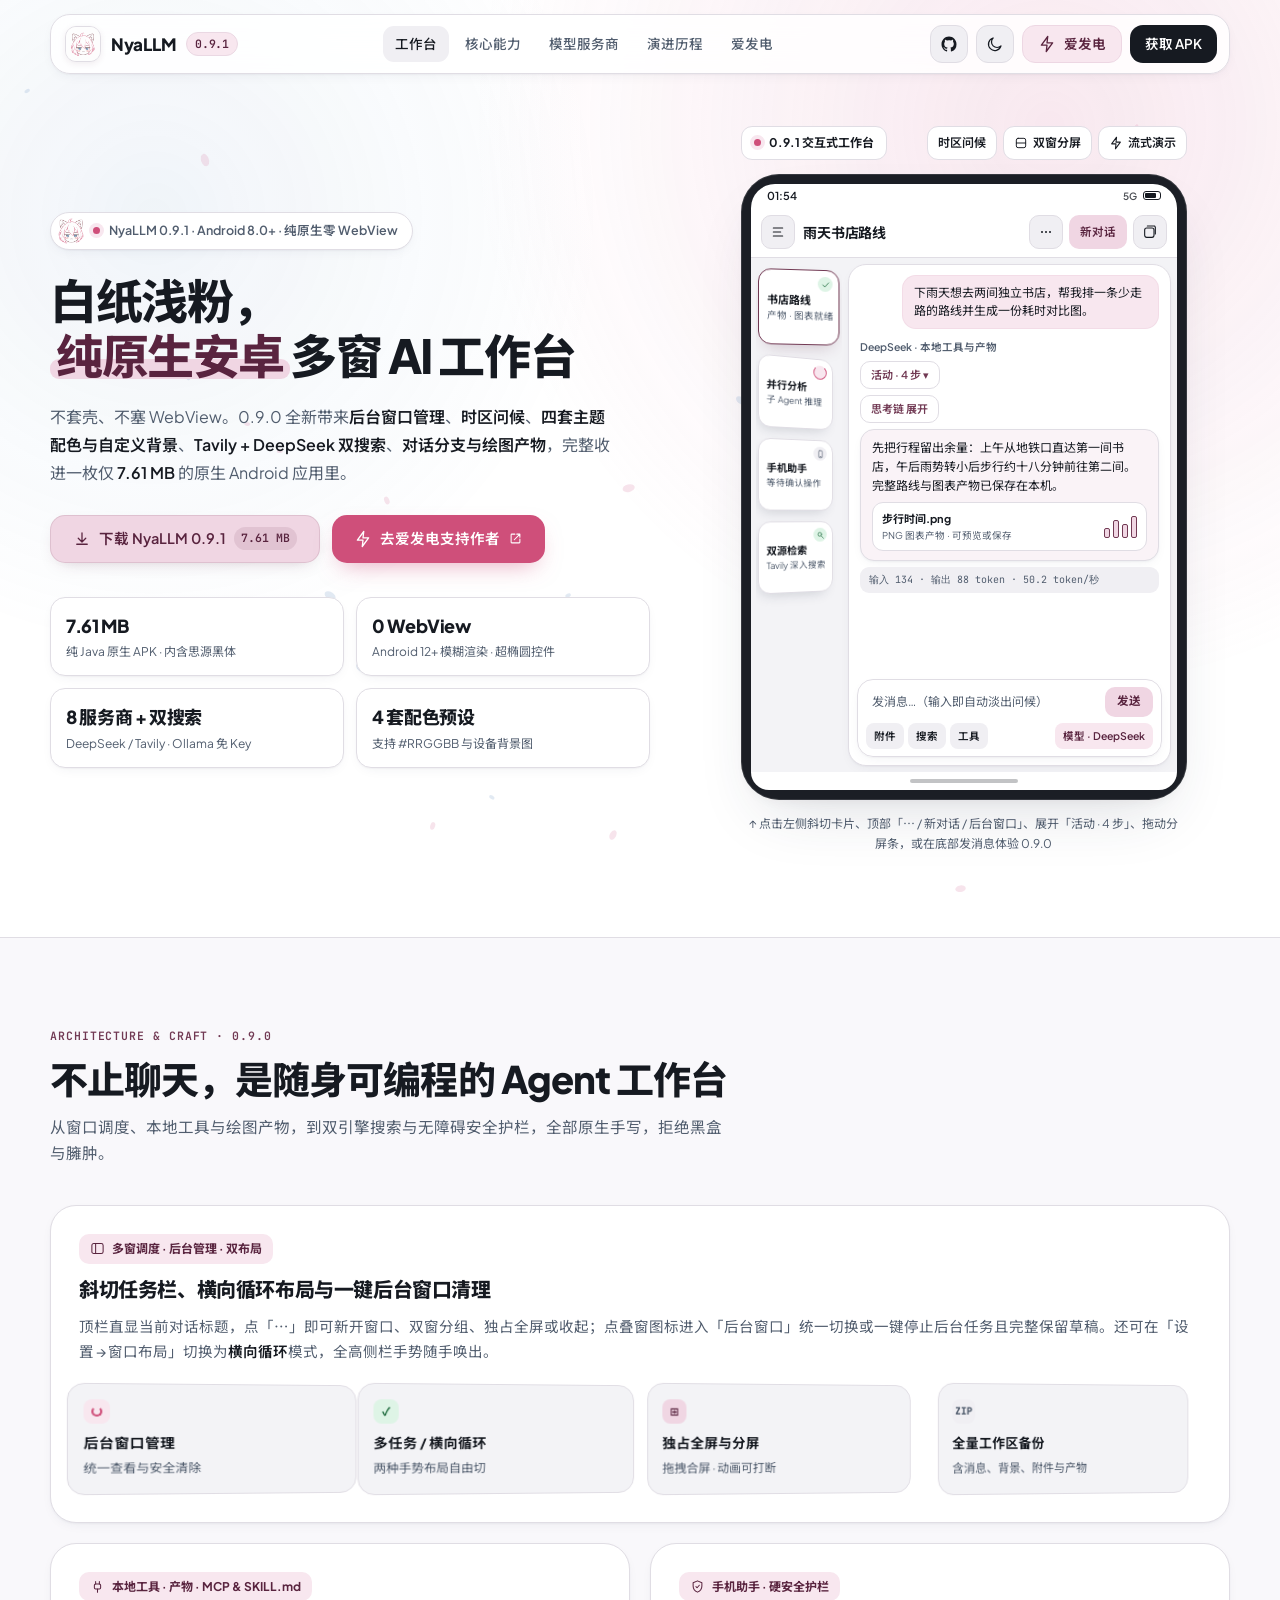
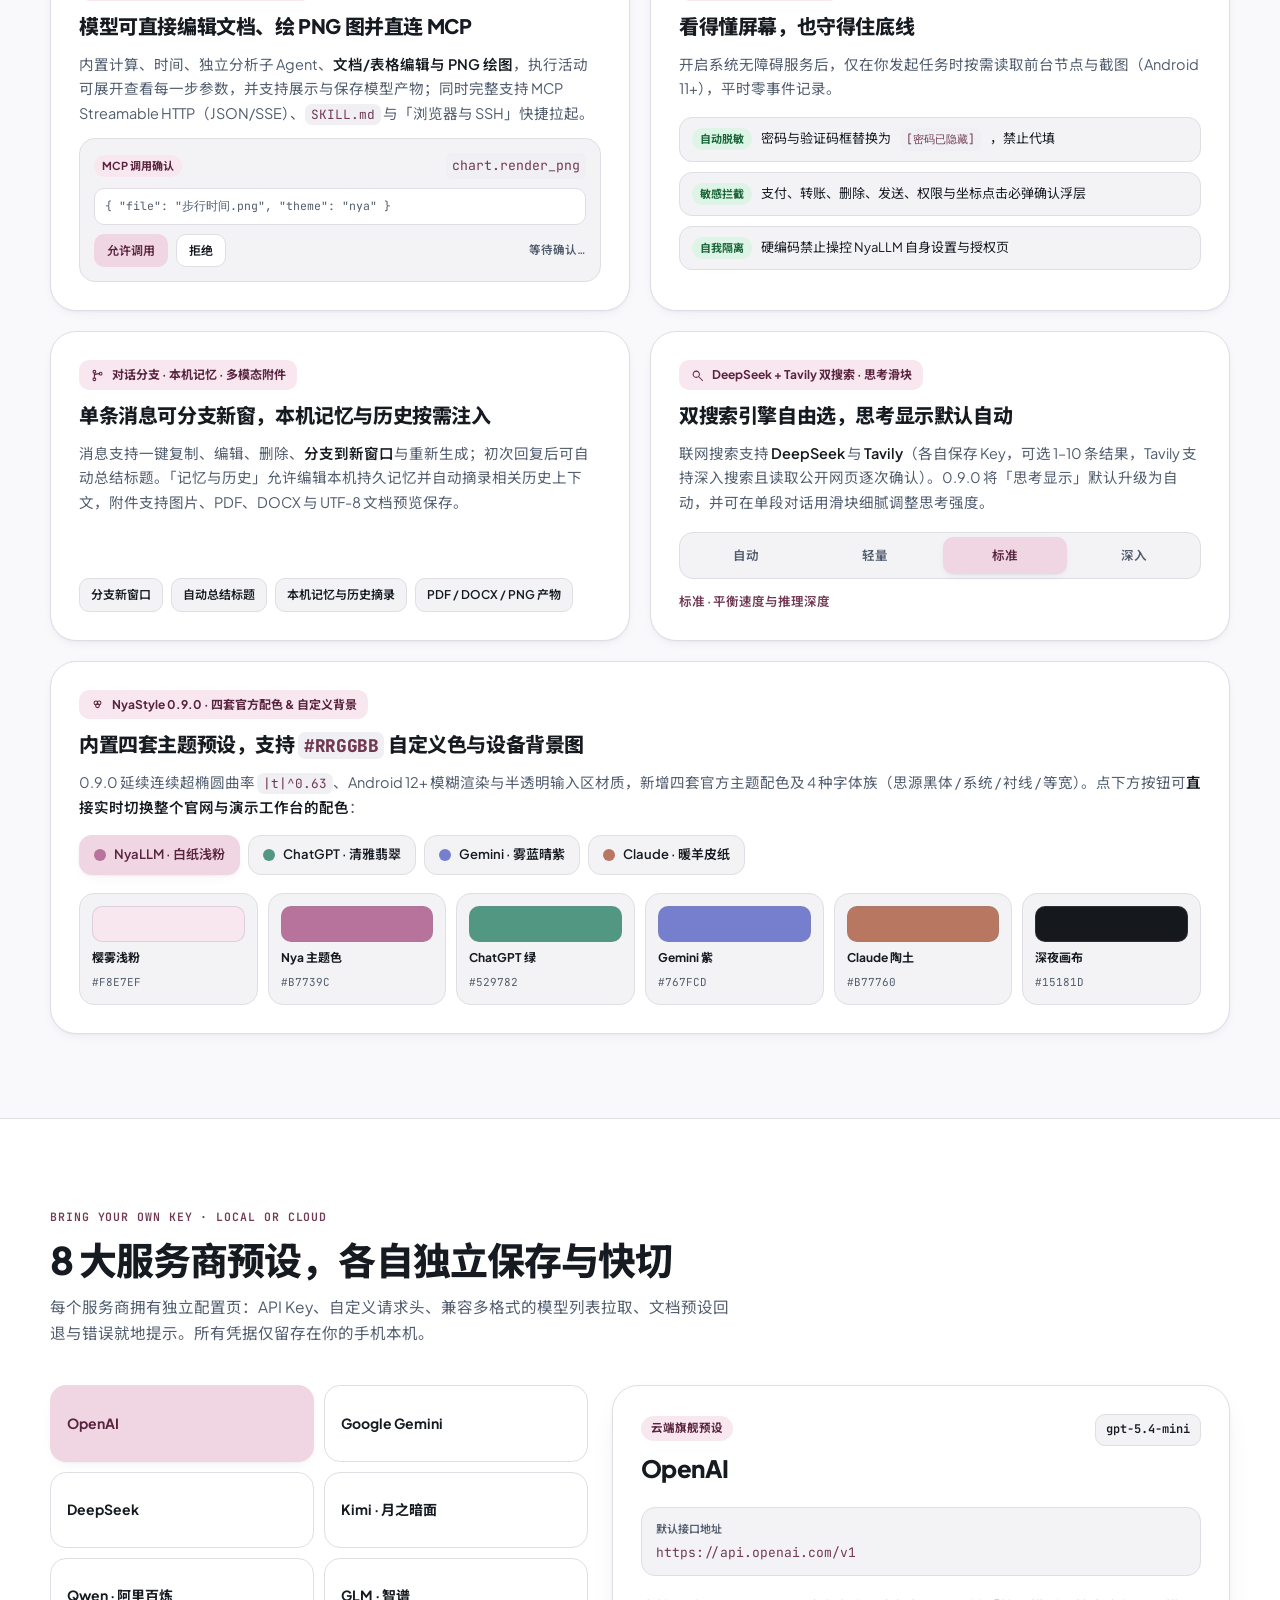
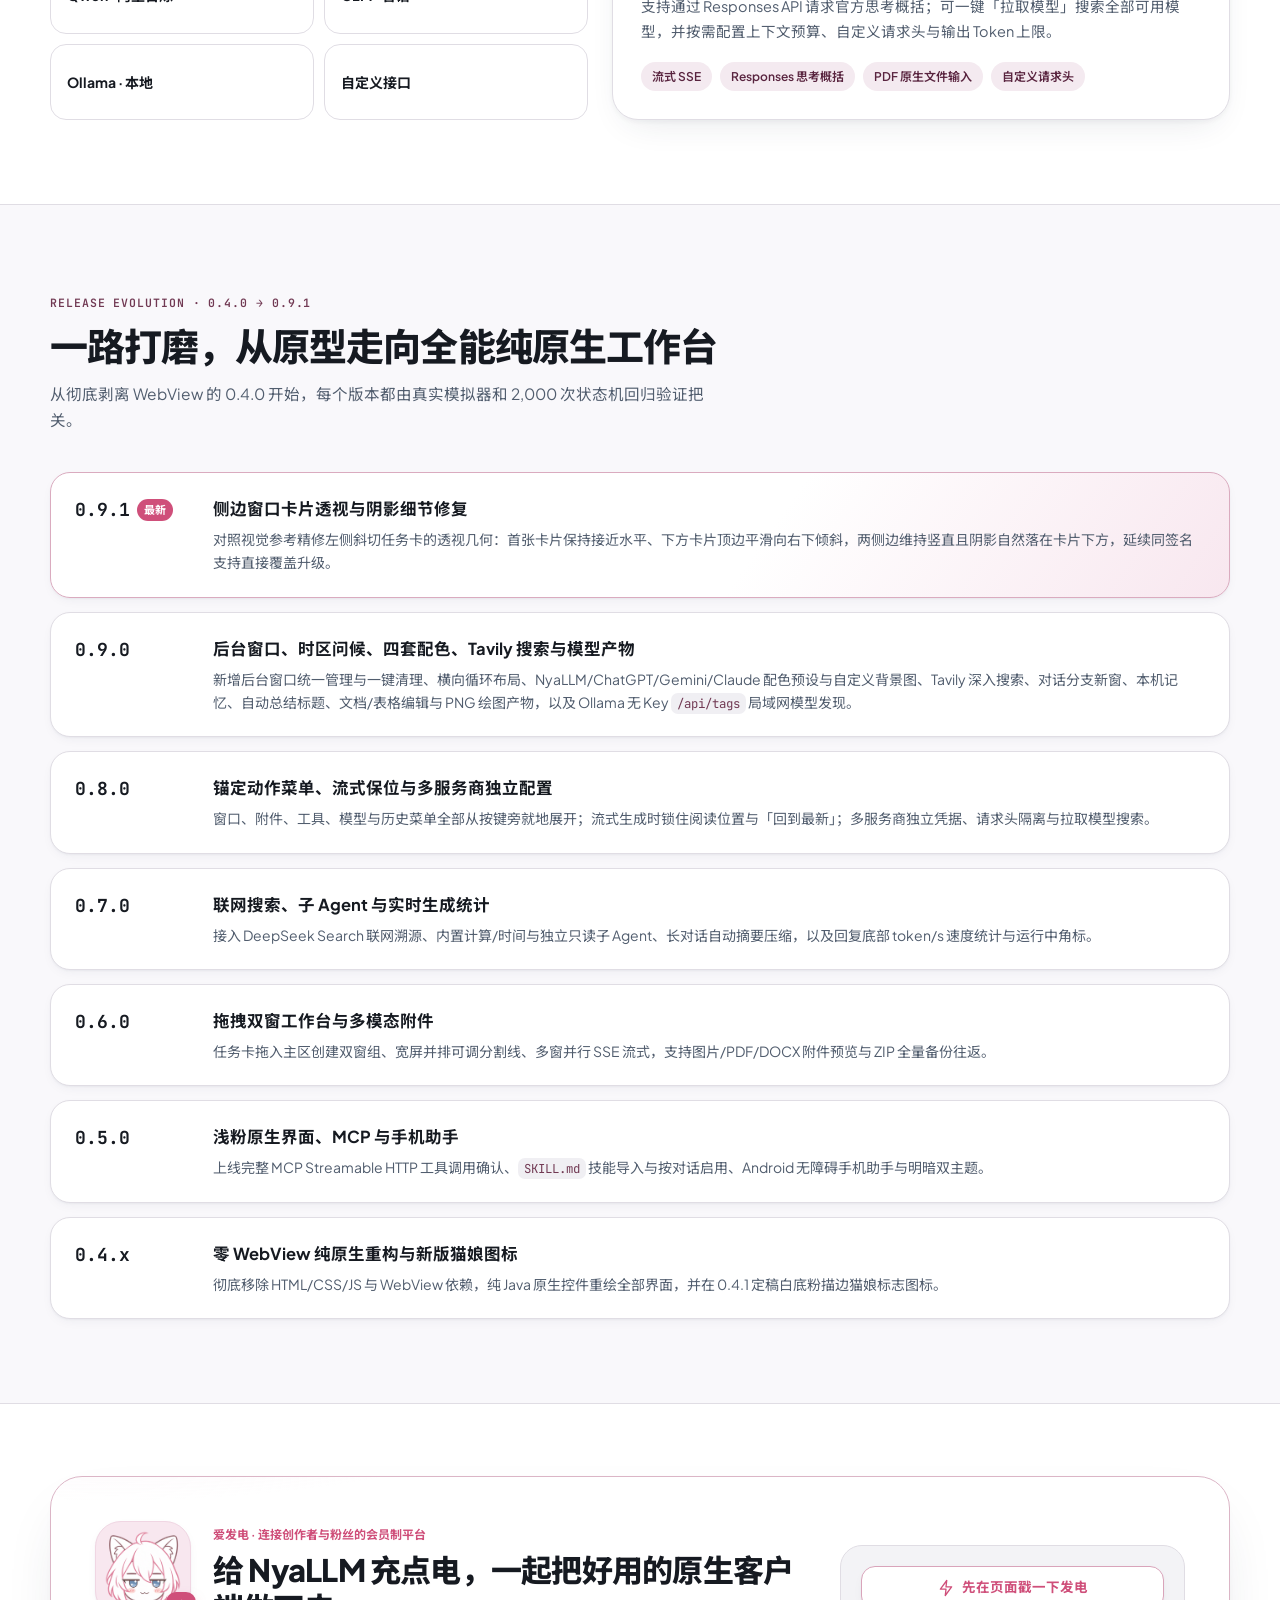
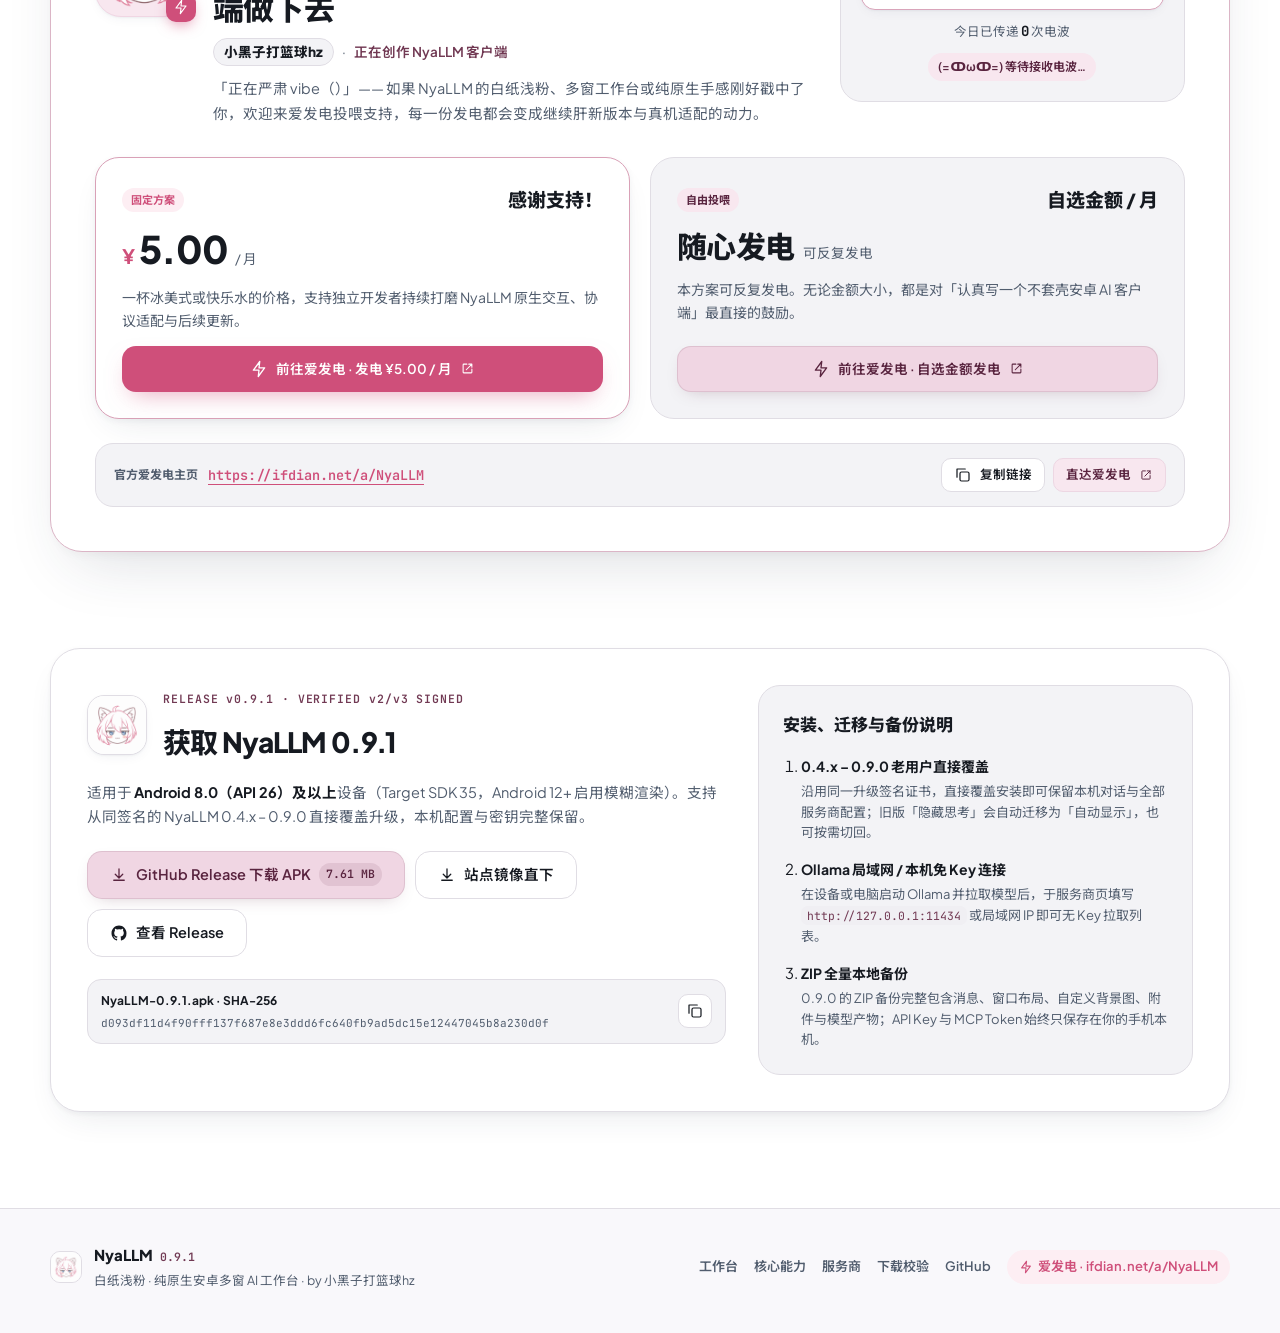
==== commit e2bee8d1: "Release NyaLLM 0.9.1 bugfix update" ====
--- a/index.html
+++ b/index.html
@@ -3,9 +3,9 @@
 <head>
   <meta charset="UTF-8" />
   <meta name="viewport" content="width=device-width, initial-scale=1.0" />
-  <title>NyaLLM 0.9.0 — 白纸浅粉，纯原生安卓多窗 AI 工作台</title>
-  <meta name="description" content="NyaLLM 0.9.0 官方网站。7.61 MB 纯原生零 WebView 安卓多窗 AI 工作台，支持斜切任务栏、后台窗口管理、双窗分屏、MCP & SKILL.md、Tavily + DeepSeek 双搜索、模型产物绘图与四套官方配色。" />
-  <meta property="og:title" content="NyaLLM 0.9.0 — 纯原生安卓多窗 AI 工作台" />
+  <title>NyaLLM 0.9.1 — 白纸浅粉，纯原生安卓多窗 AI 工作台</title>
+  <meta name="description" content="NyaLLM 0.9.1 官方网站。7.61 MB 纯原生零 WebView 安卓多窗 AI 工作台，支持斜切任务栏、后台窗口管理、双窗分屏、MCP & SKILL.md、Tavily + DeepSeek 双搜索、模型产物绘图与四套官方配色。" />
+  <meta property="og:title" content="NyaLLM 0.9.1 — 纯原生安卓多窗 AI 工作台" />
   <meta property="og:description" content="白纸浅粉，多窗并行流式、后台窗口管理、MCP 工具、模型产物与带安全护栏的手机助手。Android 8.0+，仅 7.61 MB。" />
   <meta property="og:image" content="assets/brand/nyallm-launcher.png" />
   <meta name="theme-color" content="#FFFFFF" />
@@ -143,7 +143,7 @@
           <img src="assets/brand/nyallm-launcher.png" alt="NyaLLM 猫娘图标" width="34" height="34" />
         </span>
         <span class="brand-word">NyaLLM</span>
-        <span class="version-chip">0.9.0</span>
+        <span class="version-chip">0.9.1</span>
       </a>
 
       <nav class="nav-links" aria-label="主导航">
@@ -181,7 +181,7 @@
       <a href="#changelog">演进历程</a>
       <a href="#support">爱发电支持作者</a>
       <a href="https://github.com/xiaoheiHZ/NyaLLM" target="_blank" rel="noopener noreferrer">GitHub 仓库</a>
-      <a href="#download" class="mobile-nav-cta">下载 NyaLLM 0.9.0 APK</a>
+      <a href="#download" class="mobile-nav-cta">下载 NyaLLM 0.9.1 APK</a>
     </div>
   </header>
 
@@ -197,7 +197,7 @@
             <button type="button" class="mascot-pill" id="mascot-boop" title="点一下打个招呼">
               <img src="assets/brand/nyallm-sticker.png" alt="NyaLLM 吉祥物" class="mascot-pill-img" />
               <span class="pulse-dot"></span>
-              <span>NyaLLM 0.9.0 · Android 8.0+ · 纯原生零 WebView</span>
+              <span>NyaLLM 0.9.1 · Android 8.0+ · 纯原生零 WebView</span>
             </button>
             <span class="boop-bubble" id="boop-bubble" aria-live="polite"></span>
           </div>
@@ -212,9 +212,9 @@
           </p>
 
           <div class="hero-cta-row">
-            <a href="https://github.com/xiaoheiHZ/NyaLLM/releases/download/v0.9.0/NyaLLM-0.9.0.apk" class="btn btn-primary btn-lg">
+            <a href="https://github.com/xiaoheiHZ/NyaLLM/releases/download/v0.9.1/NyaLLM-0.9.1.apk" class="btn btn-primary btn-lg">
               <svg class="ic"><use href="#g-download" /></svg>
-              <span>下载 NyaLLM 0.9.0</span>
+              <span>下载 NyaLLM 0.9.1</span>
               <span class="btn-meta">7.61 MB</span>
             </a>
             <a href="https://ifdian.net/a/NyaLLM" target="_blank" rel="noopener noreferrer" class="btn btn-ifdian btn-lg">
@@ -250,7 +250,7 @@
           <div class="stage-controls" role="toolbar" aria-label="0.9.0 交互工作台控制栏">
             <span class="stage-live-badge">
               <span class="pulse-dot"></span>
-              <span>0.9.0 交互式工作台</span>
+              <span>0.9.1 交互式工作台</span>
             </span>
             <div class="stage-quick-actions">
               <button type="button" class="chip-action" id="btn-welcome-demo" aria-pressed="false">
@@ -511,7 +511,7 @@
                   </div>
                   <div class="drawer-footer">
                     <svg class="ic"><use href="#g-settings" /></svg>
-                    <span>设置 · NyaLLM 0.9.0</span>
+                    <span>设置 · NyaLLM 0.9.1</span>
                   </div>
                 </div>
               </div>
@@ -773,14 +773,21 @@
     <section class="section changelog-section" id="changelog">
       <div class="container">
         <div class="section-head reveal">
-          <span class="eyebrow">RELEASE EVOLUTION · 0.4.0 → 0.9.0</span>
+          <span class="eyebrow">RELEASE EVOLUTION · 0.4.0 → 0.9.1</span>
           <h2 class="section-title">一路打磨，从原型走向全能纯原生工作台</h2>
           <p class="section-sub">从彻底剥离 WebView 的 0.4.0 开始，每个版本都由真实模拟器和 2,000 次状态机回归验证把关。</p>
         </div>
 
         <div class="timeline-grid reveal">
           <div class="tl-item is-latest">
-            <div class="tl-ver"><span>0.9.0</span><small>最新</small></div>
+            <div class="tl-ver"><span>0.9.1</span><small>最新</small></div>
+            <div class="tl-body">
+              <h4>侧边窗口卡片透视与阴影细节修复</h4>
+              <p>对照视觉参考精修左侧斜切任务卡的透视几何：首张卡片保持接近水平、下方卡片顶边平滑向右下倾斜，两侧边维持竖直且阴影自然落在卡片下方，延续同签名支持直接覆盖升级。</p>
+            </div>
+          </div>
+          <div class="tl-item">
+            <div class="tl-ver"><span>0.9.0</span></div>
             <div class="tl-body">
               <h4>后台窗口、时区问候、四套配色、Tavily 搜索与模型产物</h4>
               <p>新增后台窗口统一管理与一键清理、横向循环布局、NyaLLM/ChatGPT/Gemini/Claude 配色预设与自定义背景图、Tavily 深入搜索、对话分支新窗、本机记忆、自动总结标题、文档/表格编辑与 PNG 绘图产物，以及 Ollama 无 Key <code>/api/tags</code> 局域网模型发现。</p>
@@ -939,24 +946,24 @@
             <div class="dl-head">
               <img src="assets/brand/nyallm-launcher.png" alt="NyaLLM 应用图标" class="dl-icon" />
               <div>
-                <span class="eyebrow">RELEASE v0.9.0 · VERIFIED v2/v3 SIGNED</span>
-                <h2>获取 NyaLLM 0.9.0</h2>
+                <span class="eyebrow">RELEASE v0.9.1 · VERIFIED v2/v3 SIGNED</span>
+                <h2>获取 NyaLLM 0.9.1</h2>
               </div>
             </div>
             <p class="dl-summary">
-              适用于 <strong>Android 8.0（API 26）及以上</strong>设备（Target SDK 35，Android 12+ 启用模糊渲染）。支持从同签名的 NyaLLM 0.4.x – 0.8.x 直接覆盖升级，本机配置与密钥完整保留。
+              适用于 <strong>Android 8.0（API 26）及以上</strong>设备（Target SDK 35，Android 12+ 启用模糊渲染）。支持从同签名的 NyaLLM 0.4.x – 0.9.0 直接覆盖升级，本机配置与密钥完整保留。
             </p>
             <div class="dl-actions">
-              <a href="https://github.com/xiaoheiHZ/NyaLLM/releases/download/v0.9.0/NyaLLM-0.9.0.apk" class="btn btn-primary btn-lg">
+              <a href="https://github.com/xiaoheiHZ/NyaLLM/releases/download/v0.9.1/NyaLLM-0.9.1.apk" class="btn btn-primary btn-lg">
                 <svg class="ic"><use href="#g-download" /></svg>
                 <span>GitHub Release 下载 APK</span>
                 <span class="btn-meta">7.61 MB</span>
               </a>
-              <a href="downloads/NyaLLM-0.9.0.apk" download="NyaLLM-0.9.0.apk" class="btn btn-subtle btn-lg">
+              <a href="downloads/NyaLLM-0.9.1.apk" download="NyaLLM-0.9.1.apk" class="btn btn-subtle btn-lg">
                 <svg class="ic"><use href="#g-download" /></svg>
                 <span>站点镜像直下</span>
               </a>
-              <a href="https://github.com/xiaoheiHZ/NyaLLM/releases/tag/v0.9.0" target="_blank" rel="noopener noreferrer" class="btn btn-subtle btn-lg">
+              <a href="https://github.com/xiaoheiHZ/NyaLLM/releases/tag/v0.9.1" target="_blank" rel="noopener noreferrer" class="btn btn-subtle btn-lg">
                 <svg class="ic"><use href="#g-github" /></svg>
                 <span>查看 Release</span>
               </a>
@@ -965,10 +972,10 @@
             <div class="checksum-box">
               <div class="cs-row">
                 <div class="cs-meta">
-                  <span class="cs-file">NyaLLM-0.9.0.apk · SHA-256</span>
-                  <code class="cs-hash">76e4819b16ab0b0f3110a48cb437418870853b76c5d1b3addffc83366b0b6692</code>
+                  <span class="cs-file">NyaLLM-0.9.1.apk · SHA-256</span>
+                  <code class="cs-hash">d093df11d4f90fff137f687e8e3ddd6fc640fb9ad5dc15e12447045b8a230d0f</code>
                 </div>
-                <button type="button" class="mini-copy-btn" data-copy-text="76e4819b16ab0b0f3110a48cb437418870853b76c5d1b3addffc83366b0b6692" title="复制 APK SHA-256">
+                <button type="button" class="mini-copy-btn" data-copy-text="d093df11d4f90fff137f687e8e3ddd6fc640fb9ad5dc15e12447045b8a230d0f" title="复制 APK SHA-256">
                   <svg class="ic"><use href="#g-copy" /></svg>
                 </button>
               </div>
@@ -979,8 +986,8 @@
             <h3>安装、迁移与备份说明</h3>
             <ol class="guide-steps">
               <li>
-                <strong>0.4.x – 0.8.0 老用户直接覆盖</strong>
-                <span>沿用同一升级签名证书，直接覆盖安装即可保留本机对话与全部服务商配置；旧版「隐藏思考」会自动迁移为 0.9.0 的「自动显示」，也可按需切回。</span>
+                <strong>0.4.x – 0.9.0 老用户直接覆盖</strong>
+                <span>沿用同一升级签名证书，直接覆盖安装即可保留本机对话与全部服务商配置；旧版「隐藏思考」会自动迁移为「自动显示」，也可按需切回。</span>
               </li>
               <li>
                 <strong>Ollama 局域网 / 本机免 Key 连接</strong>
@@ -1003,7 +1010,7 @@
       <div class="footer-brand">
         <img src="assets/brand/nyallm-launcher.png" alt="NyaLLM 图标" width="32" height="32" class="footer-icon" />
         <div>
-          <div class="footer-name">NyaLLM <span>0.9.0</span></div>
+          <div class="footer-name">NyaLLM <span>0.9.1</span></div>
           <p class="footer-note">白纸浅粉 · 纯原生安卓多窗 AI 工作台 · by 小黑子打篮球hz</p>
         </div>
       </div>
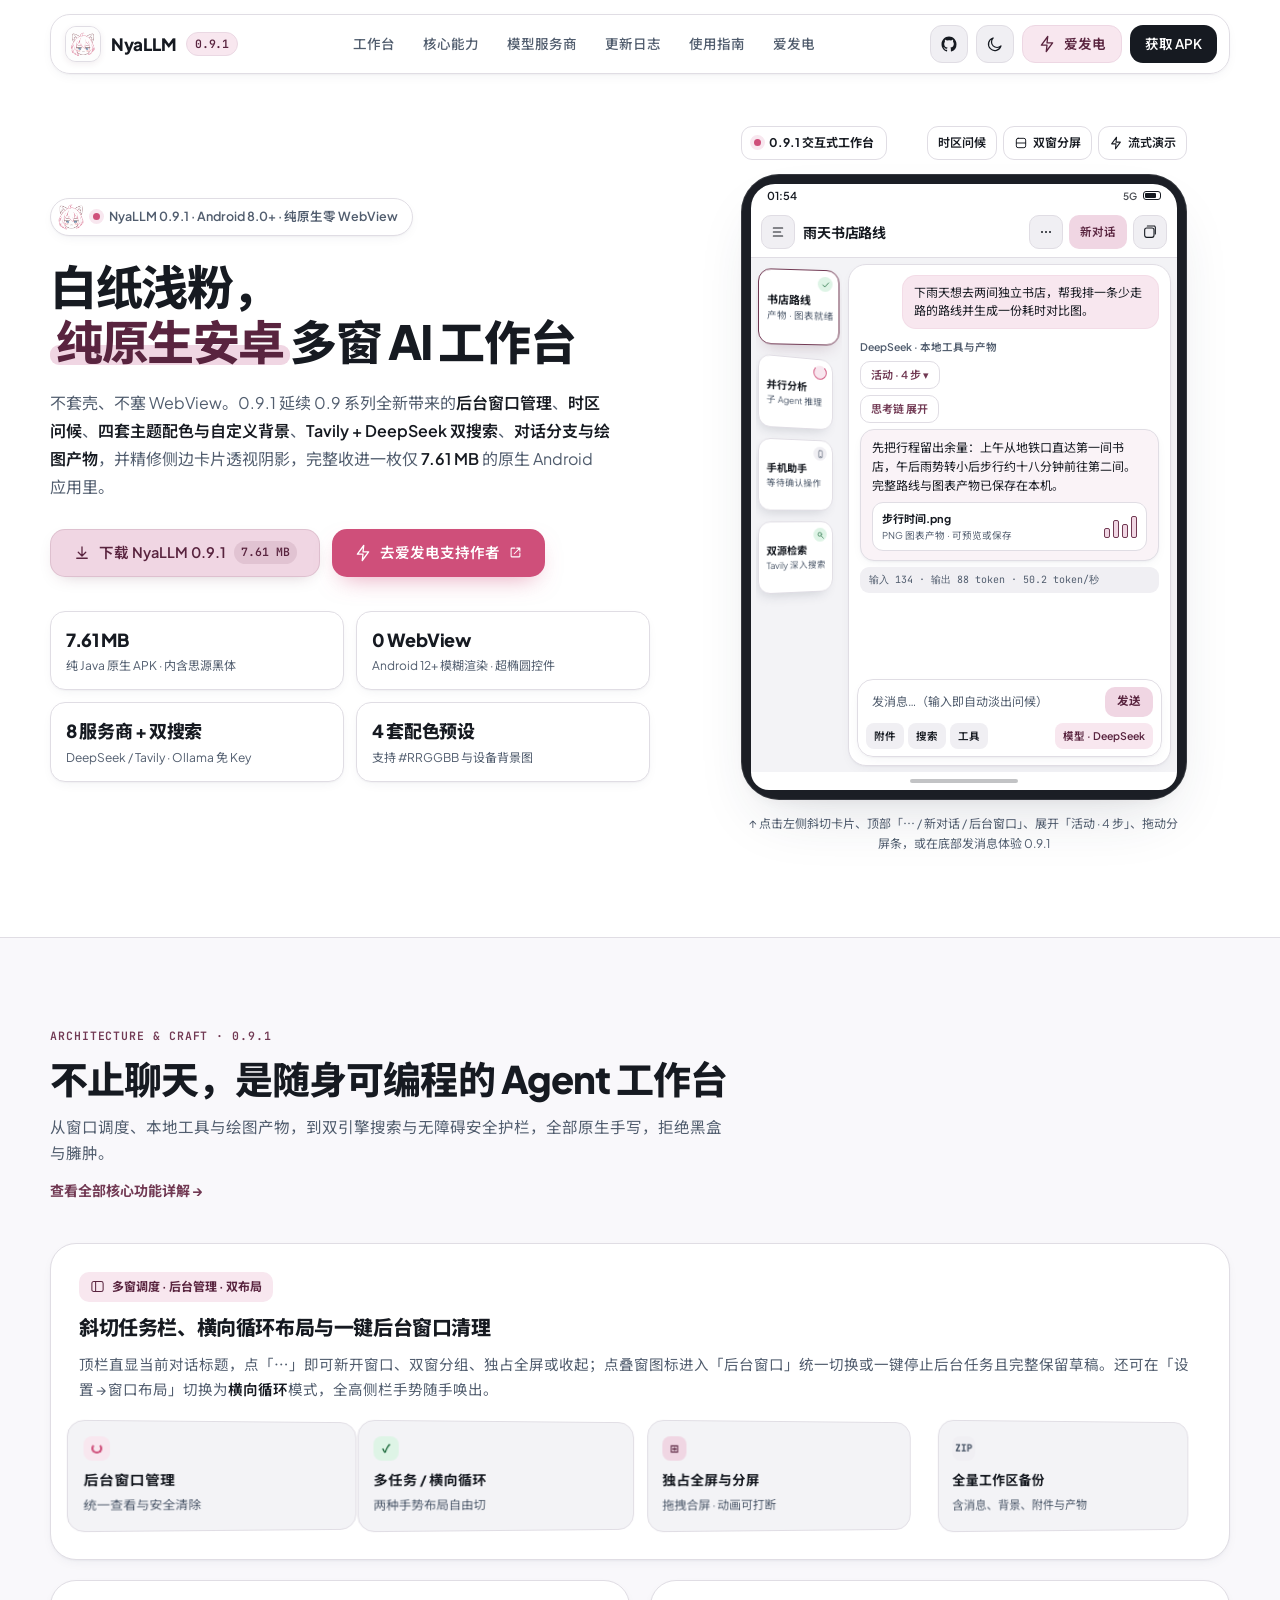
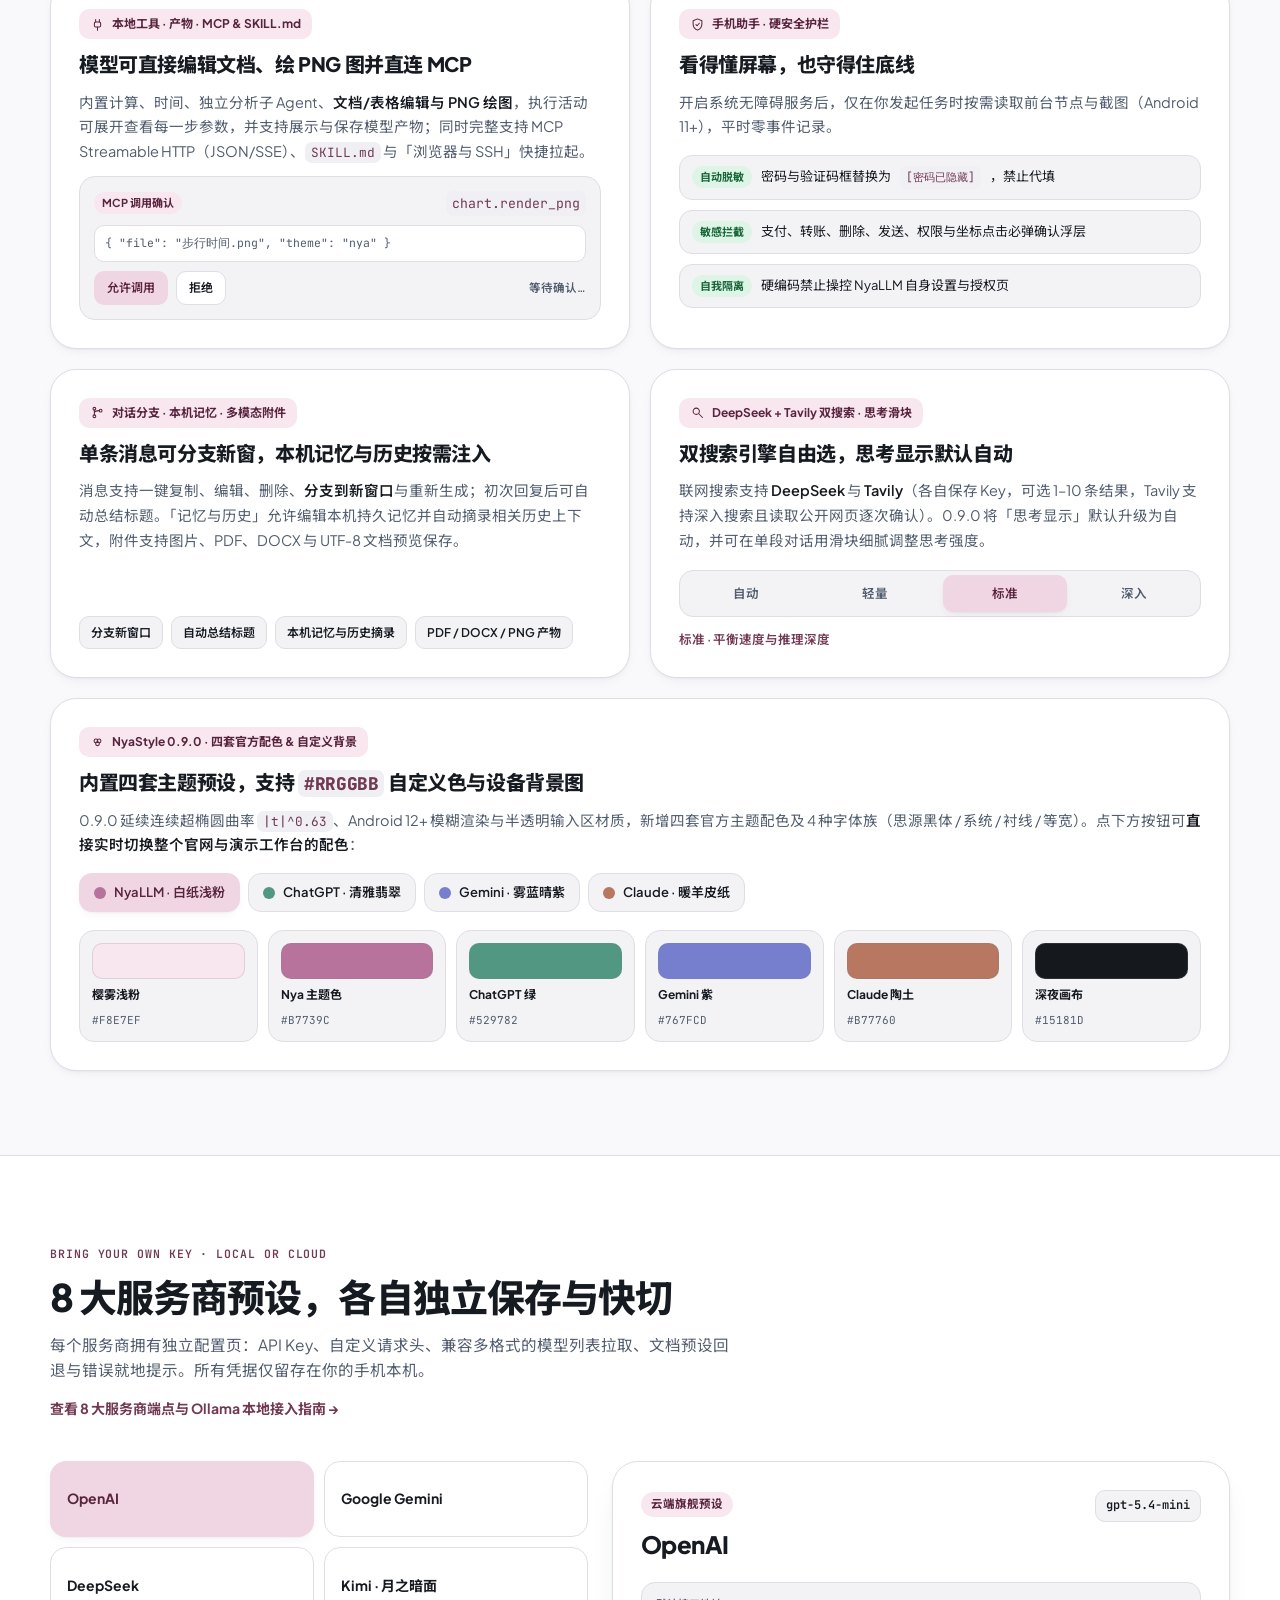
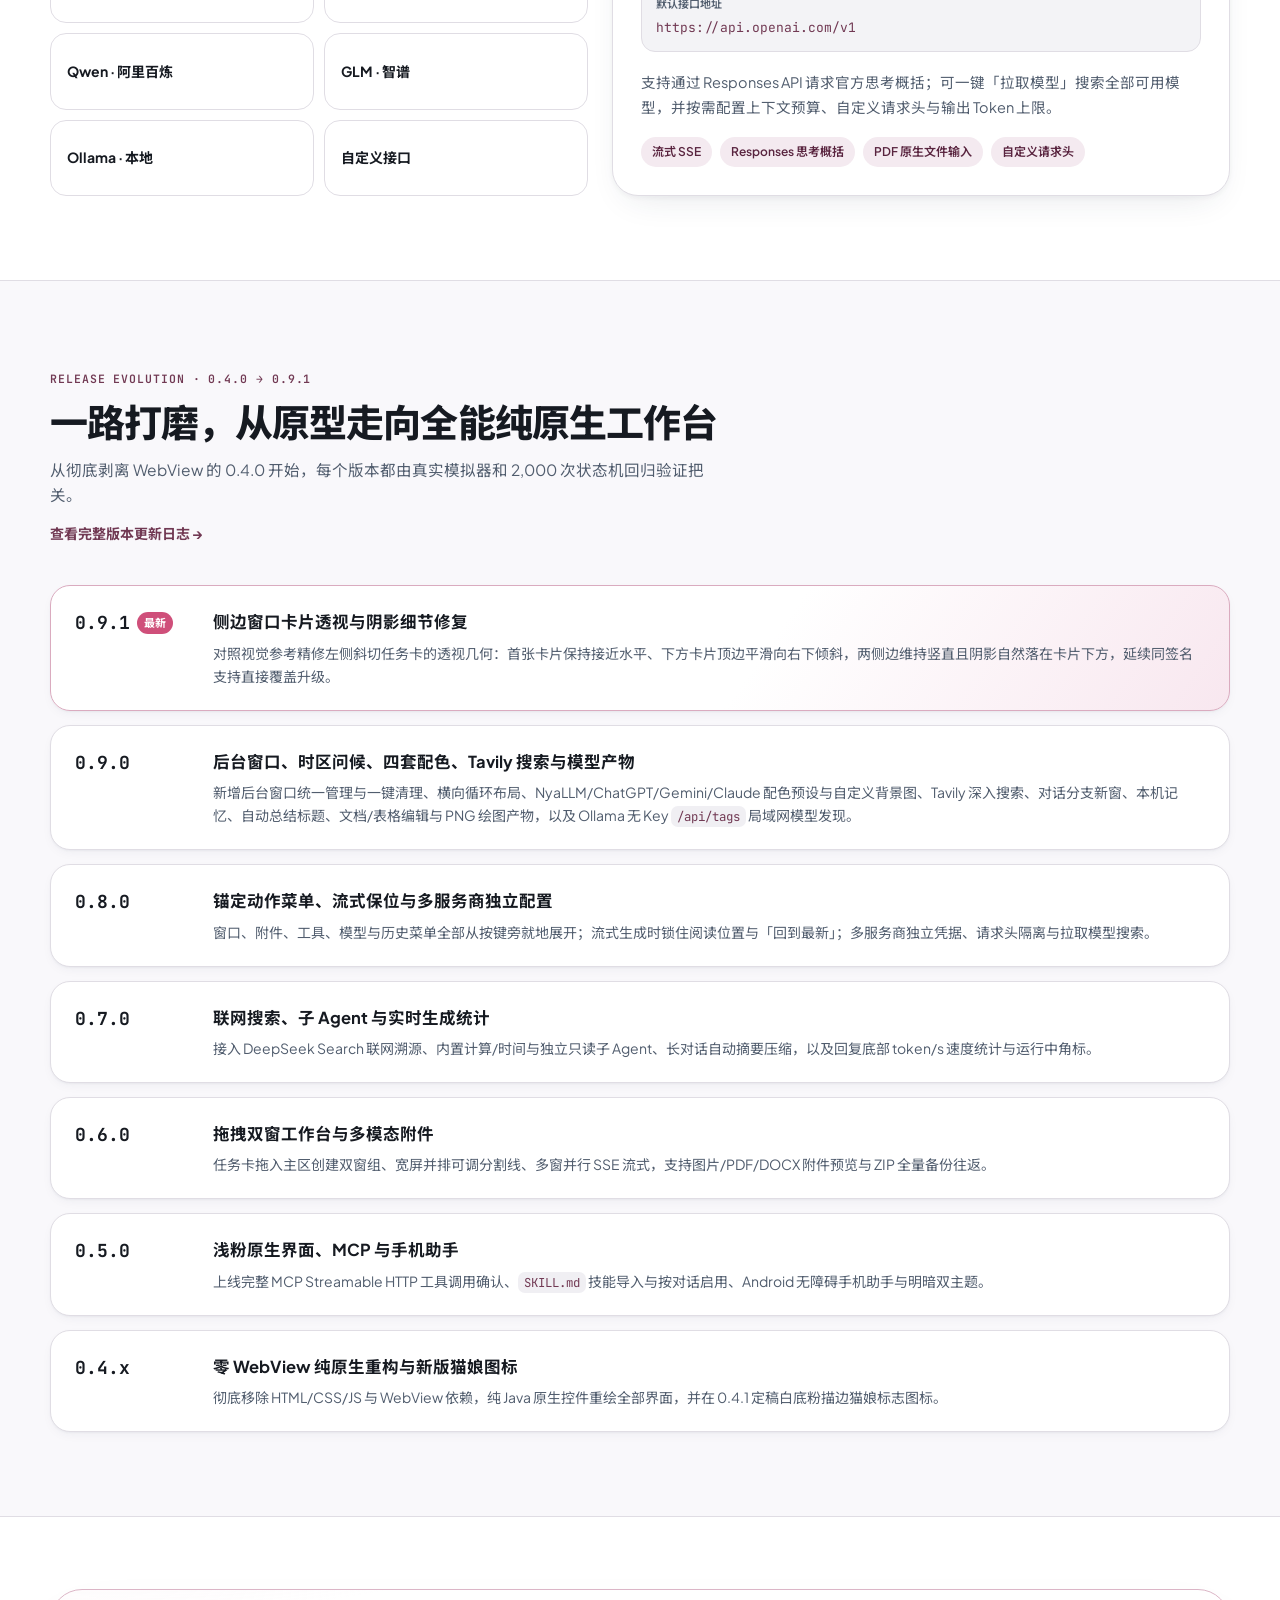
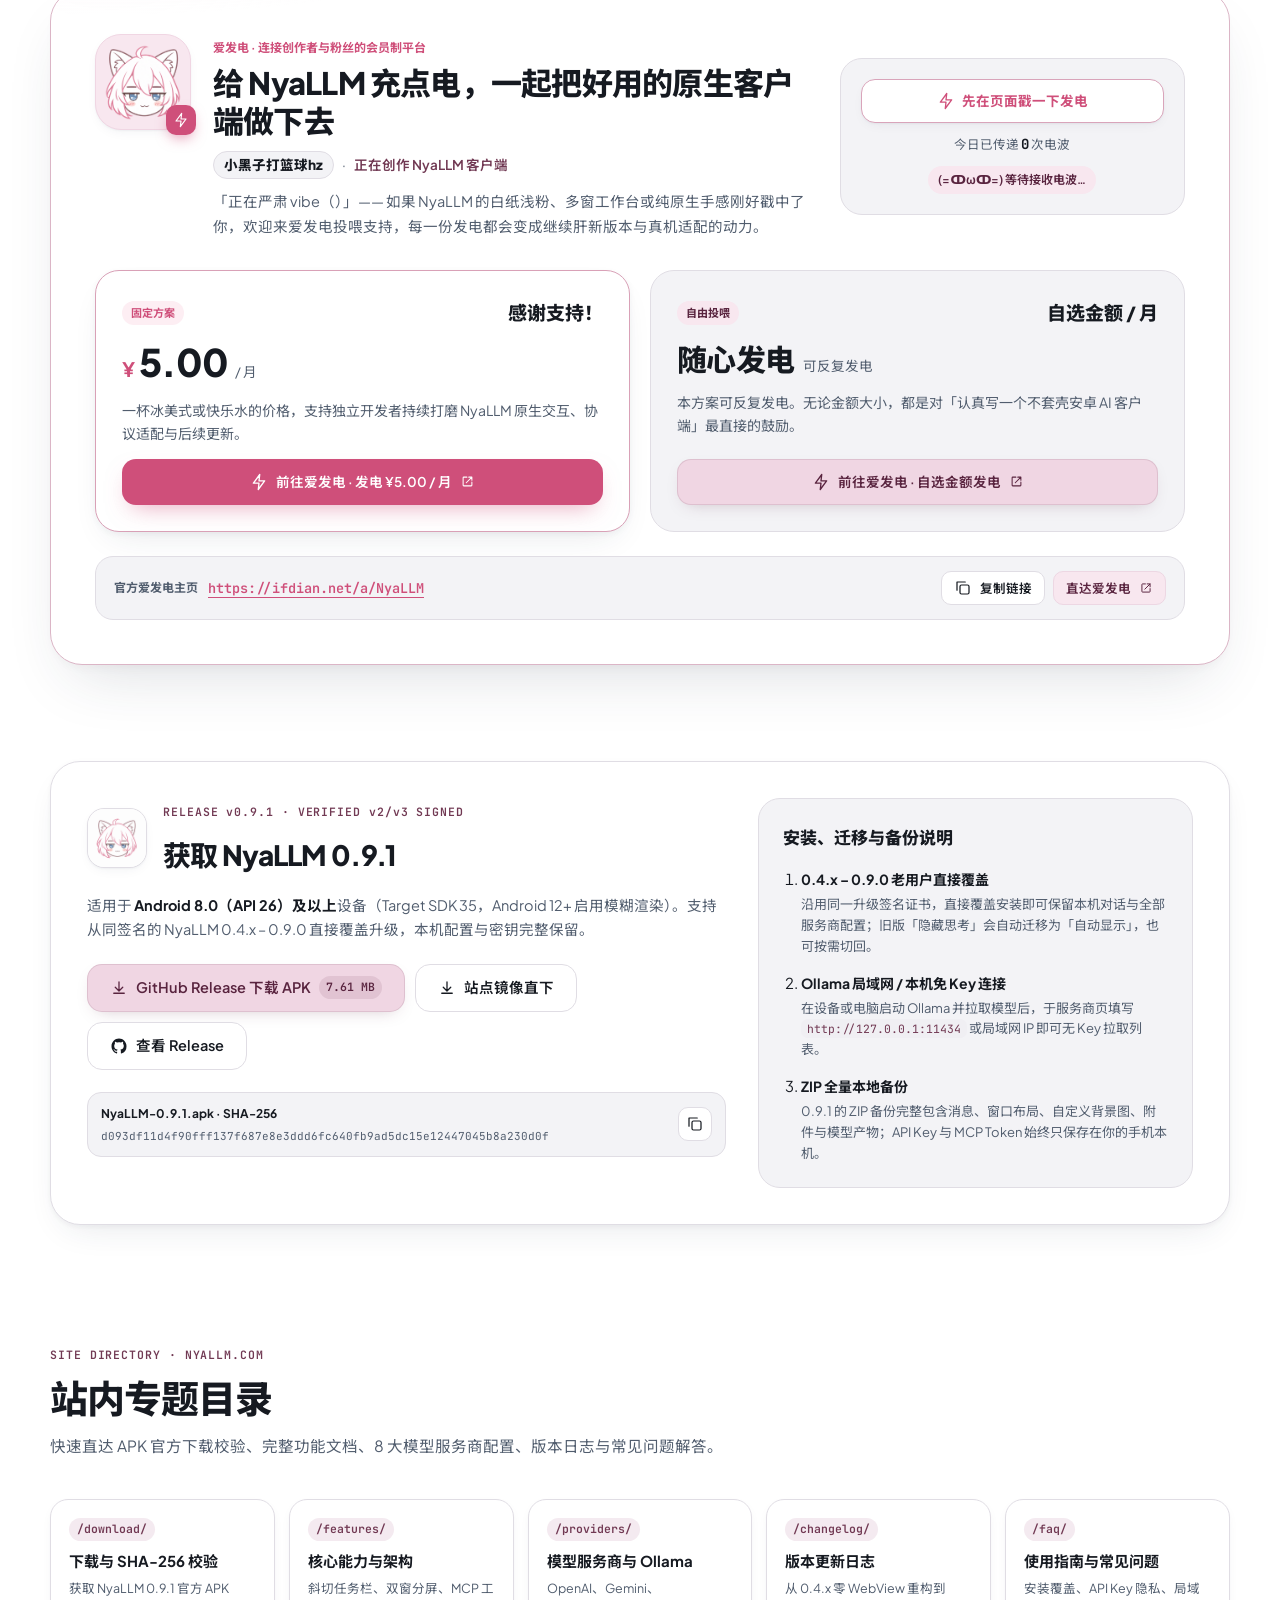
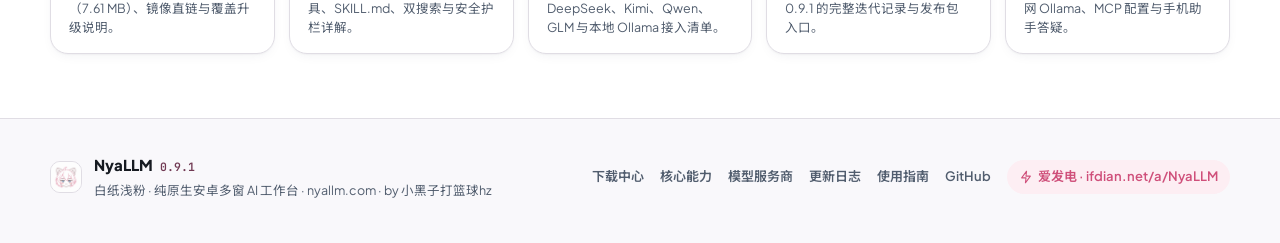
==== commit 29e58b97: "Add multi-size favicons, Bing SEO keywords, 5 subdirectories, sitemap, robots.txt, and IndexNow" ====
--- a/index.html
+++ b/index.html
@@ -3,17 +3,106 @@
 <head>
   <meta charset="UTF-8" />
   <meta name="viewport" content="width=device-width, initial-scale=1.0" />
-  <title>NyaLLM 0.9.1 — 白纸浅粉，纯原生安卓多窗 AI 工作台</title>
-  <meta name="description" content="NyaLLM 0.9.1 官方网站。7.61 MB 纯原生零 WebView 安卓多窗 AI 工作台，支持斜切任务栏、后台窗口管理、双窗分屏、MCP & SKILL.md、Tavily + DeepSeek 双搜索、模型产物绘图与四套官方配色。" />
-  <meta property="og:title" content="NyaLLM 0.9.1 — 纯原生安卓多窗 AI 工作台" />
-  <meta property="og:description" content="白纸浅粉，多窗并行流式、后台窗口管理、MCP 工具、模型产物与带安全护栏的手机助手。Android 8.0+，仅 7.61 MB。" />
-  <meta property="og:image" content="assets/brand/nyallm-launcher.png" />
+  <title>NyaLLM 官网 — 白纸浅粉，纯原生安卓多窗 AI 工作台（v0.9.1 APK 下载）</title>
+  <meta name="description" content="NyaLLM 0.9.1 官方网站（nyallm.com）。7.61 MB 纯原生零 WebView 安卓多窗 AI 工作台，支持斜切任务栏、后台窗口管理、双窗分屏、MCP 工具、SKILL.md、DeepSeek/Tavily 双搜索、Ollama 本地模型、绘图产物与四套官方配色，Android 8.0+ 免费下载。" />
+  <meta name="keywords" content="NyaLLM,NyaLLM官网,NyaLLM下载,NyaLLM APK,NyaLLM 0.9.1,安卓AI客户端,纯原生安卓AI工作台,零WebView,安卓多窗AI,Android MCP客户端,SKILL.md,DeepSeek安卓客户端,Gemini安卓客户端,Ollama安卓客户端,Tavily搜索,AI手机助手,小黑子打篮球hz" />
+  <meta name="author" content="小黑子打篮球hz" />
+  <meta name="robots" content="index, follow, max-image-preview:large, max-snippet:-1, max-video-preview:-1" />
+  <link rel="canonical" href="https://nyallm.com/" />
+  <meta property="og:type" content="website" />
+  <meta property="og:locale" content="zh_CN" />
+  <meta property="og:site_name" content="NyaLLM" />
+  <meta property="og:url" content="https://nyallm.com/" />
+  <meta property="og:title" content="NyaLLM 官网 — 纯原生安卓多窗 AI 工作台（v0.9.1）" />
+  <meta property="og:description" content="白纸浅粉，多窗并行流式、后台窗口管理、MCP 工具、SKILL.md、DeepSeek/Tavily 双搜索、模型产物与带安全护栏的手机助手。Android 8.0+，仅 7.61 MB。" />
+  <meta property="og:image" content="https://nyallm.com/icon-512.png" />
+  <meta property="og:image:width" content="512" />
+  <meta property="og:image:height" content="512" />
+  <meta property="og:image:alt" content="NyaLLM 标志图标" />
+  <meta name="twitter:card" content="summary" />
+  <meta name="twitter:title" content="NyaLLM 官网 — 纯原生安卓多窗 AI 工作台（v0.9.1）" />
+  <meta name="twitter:description" content="7.61 MB 零 WebView 纯原生安卓多窗 AI 工作台，支持 MCP、SKILL.md、双搜索引擎与 Ollama 本地模型。" />
+  <meta name="twitter:image" content="https://nyallm.com/icon-512.png" />
   <meta name="theme-color" content="#FFFFFF" />
-  <link rel="icon" type="image/png" href="assets/brand/nyallm-launcher.png" />
+  <link rel="icon" href="/favicon.ico" sizes="any" />
+  <link rel="icon" type="image/png" sizes="48x48" href="/favicon-48x48.png" />
+  <link rel="icon" type="image/png" sizes="32x32" href="/favicon-32x32.png" />
+  <link rel="icon" type="image/png" sizes="16x16" href="/favicon-16x16.png" />
+  <link rel="apple-touch-icon" sizes="180x180" href="/apple-touch-icon.png" />
+  <link rel="manifest" href="/site.webmanifest" />
   <link rel="preconnect" href="https://fonts.googleapis.com" />
   <link rel="preconnect" href="https://fonts.gstatic.com" crossorigin />
   <link href="https://fonts.googleapis.com/css2?family=JetBrains+Mono:wght@400;500;600&family=Noto+Sans+SC:wght@400;500;600;700&family=Plus+Jakarta+Sans:wght@500;600;700;800&display=swap" rel="stylesheet" />
   <link rel="stylesheet" href="styles.css" />
+  <link rel="stylesheet" href="subpage.css" />
+  <script type="application/ld+json">
+  {
+    "@context": "https://schema.org",
+    "@graph": [
+      {
+        "@type": "WebSite",
+        "@id": "https://nyallm.com/#website",
+        "url": "https://nyallm.com/",
+        "name": "NyaLLM",
+        "alternateName": ["NyaLLM 官网", "NyaLLM 安卓多窗 AI 工作台"],
+        "description": "白纸浅粉，7.61 MB 零 WebView 纯原生安卓多窗 AI 工作台官方网站与 APK 发布页。",
+        "inLanguage": "zh-CN"
+      },
+      {
+        "@type": "Organization",
+        "@id": "https://nyallm.com/#organization",
+        "name": "NyaLLM",
+        "url": "https://nyallm.com/",
+        "logo": {
+          "@type": "ImageObject",
+          "url": "https://nyallm.com/icon-512.png",
+          "width": 512,
+          "height": 512
+        },
+        "sameAs": [
+          "https://github.com/xiaoheiHZ/NyaLLM",
+          "https://ifdian.net/a/NyaLLM"
+        ]
+      },
+      {
+        "@type": "SoftwareApplication",
+        "@id": "https://nyallm.com/#app",
+        "name": "NyaLLM",
+        "applicationCategory": "ProductivityApplication",
+        "operatingSystem": "Android 8.0+",
+        "softwareVersion": "0.9.1",
+        "fileSize": "7.61 MB",
+        "url": "https://nyallm.com/",
+        "downloadUrl": "https://nyallm.com/download/",
+        "installUrl": "https://nyallm.com/downloads/NyaLLM-0.9.1.apk",
+        "image": "https://nyallm.com/icon-512.png",
+        "description": "纯 Java 编写、零 WebView 的原生安卓多窗 AI 工作台，支持斜切任务栏、双窗分屏、MCP 工具、SKILL.md、DeepSeek/Tavily 双搜索、8 大模型服务商与 Ollama 本地模型。",
+        "author": {
+          "@type": "Person",
+          "name": "小黑子打篮球hz",
+          "url": "https://github.com/xiaoheiHZ"
+        },
+        "offers": {
+          "@type": "Offer",
+          "price": "0",
+          "priceCurrency": "CNY"
+        }
+      },
+      {
+        "@type": "ItemList",
+        "@id": "https://nyallm.com/#sitenav",
+        "name": "NyaLLM 站内栏目导航",
+        "itemListElement": [
+          { "@type": "SiteNavigationElement", "position": 1, "name": "下载中心（APK 与校验）", "url": "https://nyallm.com/download/" },
+          { "@type": "SiteNavigationElement", "position": 2, "name": "核心功能与多窗架构", "url": "https://nyallm.com/features/" },
+          { "@type": "SiteNavigationElement", "position": 3, "name": "8 大模型服务商与 Ollama", "url": "https://nyallm.com/providers/" },
+          { "@type": "SiteNavigationElement", "position": 4, "name": "版本更新日志", "url": "https://nyallm.com/changelog/" },
+          { "@type": "SiteNavigationElement", "position": 5, "name": "使用指南与常见问题", "url": "https://nyallm.com/faq/" }
+        ]
+      }
+    ]
+  }
+  </script>
 </head>
 <body>
   <!-- Hidden SVG Sprite faithful to NyaStyle.Glyph (1.65px round stroke) -->
@@ -148,9 +237,10 @@
 
       <nav class="nav-links" aria-label="主导航">
         <a href="#workbench">工作台</a>
-        <a href="#features">核心能力</a>
-        <a href="#providers">模型服务商</a>
-        <a href="#changelog">演进历程</a>
+        <a href="/features/">核心能力</a>
+        <a href="/providers/">模型服务商</a>
+        <a href="/changelog/">更新日志</a>
+        <a href="/faq/">使用指南</a>
         <a href="#support">爱发电</a>
       </nav>
 
@@ -166,7 +256,7 @@
           <svg class="ic"><use href="#g-bolt" /></svg>
           <span>爱发电</span>
         </a>
-        <a href="#download" class="btn btn-ink nav-dl-btn">获取 APK</a>
+        <a href="/download/" class="btn btn-ink nav-dl-btn">获取 APK</a>
         <button type="button" class="icon-btn mobile-menu-btn" id="mobile-menu-btn" aria-label="打开菜单" aria-expanded="false">
           <svg class="ic"><use href="#g-menu" /></svg>
         </button>
@@ -176,12 +266,13 @@
     <!-- Mobile Drawer -->
     <div class="mobile-nav" id="mobile-nav" hidden>
       <a href="#workbench">多窗工作台</a>
-      <a href="#features">核心能力</a>
-      <a href="#providers">模型服务商</a>
-      <a href="#changelog">演进历程</a>
+      <a href="/features/">核心能力</a>
+      <a href="/providers/">模型服务商</a>
+      <a href="/changelog/">更新日志</a>
+      <a href="/faq/">使用指南与 FAQ</a>
       <a href="#support">爱发电支持作者</a>
       <a href="https://github.com/xiaoheiHZ/NyaLLM" target="_blank" rel="noopener noreferrer">GitHub 仓库</a>
-      <a href="#download" class="mobile-nav-cta">下载 NyaLLM 0.9.1 APK</a>
+      <a href="/download/" class="mobile-nav-cta">下载 NyaLLM 0.9.1 APK</a>
     </div>
   </header>
 
@@ -208,7 +299,7 @@
           </h1>
 
           <p class="hero-lead">
-            不套壳、不塞 WebView。0.9.0 全新带来<strong>后台窗口管理</strong>、<strong>时区问候</strong>、<strong>四套主题配色与自定义背景</strong>、<strong>Tavily + DeepSeek 双搜索</strong>、<strong>对话分支与绘图产物</strong>，完整收进一枚仅 <strong>7.61 MB</strong> 的原生 Android 应用里。
+            不套壳、不塞 WebView。0.9.1 延续 0.9 系列全新带来的<strong>后台窗口管理</strong>、<strong>时区问候</strong>、<strong>四套主题配色与自定义背景</strong>、<strong>Tavily + DeepSeek 双搜索</strong>、<strong>对话分支与绘图产物</strong>，并精修侧边卡片透视阴影，完整收进一枚仅 <strong>7.61 MB</strong> 的原生 Android 应用里。
           </p>
 
           <div class="hero-cta-row">
@@ -522,21 +613,22 @@
           </div>
 
           <p class="stage-hint">
-            ↑ 点击左侧斜切卡片、顶部「⋯ / 新对话 / 后台窗口」、展开「活动 · 4 步」、拖动分屏条，或在底部发消息体验 0.9.0
+            ↑ 点击左侧斜切卡片、顶部「⋯ / 新对话 / 后台窗口」、展开「活动 · 4 步」、拖动分屏条，或在底部发消息体验 0.9.1
           </p>
         </div>
       </div>
     </section>
 
     <!-- ================================================================
-         SECTION 2: ASYMMETRIC EDITORIAL BENTO CAPABILITIES (0.9.0)
+         SECTION 2: ASYMMETRIC EDITORIAL BENTO CAPABILITIES (0.9.1)
          ================================================================ -->
     <section class="section features-section" id="features">
       <div class="container">
         <div class="section-head reveal">
-          <span class="eyebrow">ARCHITECTURE &amp; CRAFT · 0.9.0</span>
+          <span class="eyebrow">ARCHITECTURE &amp; CRAFT · 0.9.1</span>
           <h2 class="section-title">不止聊天，是随身可编程的 Agent 工作台</h2>
           <p class="section-sub">从窗口调度、本地工具与绘图产物，到双引擎搜索与无障碍安全护栏，全部原生手写，拒绝黑盒与臃肿。</p>
+          <a href="/features/" class="section-more-link">查看全部核心功能详解 →</a>
         </div>
 
         <div class="bento-grid">
@@ -727,6 +819,7 @@
           <span class="eyebrow">BRING YOUR OWN KEY · LOCAL OR CLOUD</span>
           <h2 class="section-title">8 大服务商预设，各自独立保存与快切</h2>
           <p class="section-sub">每个服务商拥有独立配置页：API Key、自定义请求头、兼容多格式的模型列表拉取、文档预设回退与错误就地提示。所有凭据仅留存在你的手机本机。</p>
+          <a href="/providers/" class="section-more-link">查看 8 大服务商端点与 Ollama 本地接入指南 →</a>
         </div>
 
         <div class="providers-shell reveal">
@@ -776,6 +869,7 @@
           <span class="eyebrow">RELEASE EVOLUTION · 0.4.0 → 0.9.1</span>
           <h2 class="section-title">一路打磨，从原型走向全能纯原生工作台</h2>
           <p class="section-sub">从彻底剥离 WebView 的 0.4.0 开始，每个版本都由真实模拟器和 2,000 次状态机回归验证把关。</p>
+          <a href="/changelog/" class="section-more-link">查看完整版本更新日志 →</a>
         </div>
 
         <div class="timeline-grid reveal">
@@ -995,10 +1089,50 @@
               </li>
               <li>
                 <strong>ZIP 全量本地备份</strong>
-                <span>0.9.0 的 ZIP 备份完整包含消息、窗口布局、自定义背景图、附件与模型产物；API Key 与 MCP Token 始终只保存在你的手机本机。</span>
+                <span>0.9.1 的 ZIP 备份完整包含消息、窗口布局、自定义背景图、附件与模型产物；API Key 与 MCP Token 始终只保存在你的手机本机。</span>
               </li>
             </ol>
           </div>
+        </div>
+      </div>
+    </section>
+
+    <!-- ================================================================
+         SECTION 7: SITE DIRECTORY (SUBDIRECTORIES FOR USERS & BING)
+         ================================================================ -->
+    <section class="directory-strip-section" aria-label="站内专栏与子目录">
+      <div class="container">
+        <div class="section-head reveal">
+          <span class="eyebrow">SITE DIRECTORY · NYALLM.COM</span>
+          <h2 class="section-title">站内专题目录</h2>
+          <p class="section-sub">快速直达 APK 官方下载校验、完整功能文档、8 大模型服务商配置、版本日志与常见问题解答。</p>
+        </div>
+        <div class="directory-strip reveal">
+          <a href="/download/" class="dir-card">
+            <span class="dir-path">/download/</span>
+            <h3 class="dir-title">下载与 SHA-256 校验</h3>
+            <p class="dir-desc">获取 NyaLLM 0.9.1 官方 APK（7.61 MB）、镜像直链与覆盖升级说明。</p>
+          </a>
+          <a href="/features/" class="dir-card">
+            <span class="dir-path">/features/</span>
+            <h3 class="dir-title">核心能力与架构</h3>
+            <p class="dir-desc">斜切任务栏、双窗分屏、MCP 工具、SKILL.md、双搜索与安全护栏详解。</p>
+          </a>
+          <a href="/providers/" class="dir-card">
+            <span class="dir-path">/providers/</span>
+            <h3 class="dir-title">模型服务商与 Ollama</h3>
+            <p class="dir-desc">OpenAI、Gemini、DeepSeek、Kimi、Qwen、GLM 与本地 Ollama 接入清单。</p>
+          </a>
+          <a href="/changelog/" class="dir-card">
+            <span class="dir-path">/changelog/</span>
+            <h3 class="dir-title">版本更新日志</h3>
+            <p class="dir-desc">从 0.4.x 零 WebView 重构到 0.9.1 的完整迭代记录与发布包入口。</p>
+          </a>
+          <a href="/faq/" class="dir-card">
+            <span class="dir-path">/faq/</span>
+            <h3 class="dir-title">使用指南与常见问题</h3>
+            <p class="dir-desc">安装覆盖、API Key 隐私、局域网 Ollama、MCP 配置与手机助手答疑。</p>
+          </a>
         </div>
       </div>
     </section>
@@ -1011,14 +1145,15 @@
         <img src="assets/brand/nyallm-launcher.png" alt="NyaLLM 图标" width="32" height="32" class="footer-icon" />
         <div>
           <div class="footer-name">NyaLLM <span>0.9.1</span></div>
-          <p class="footer-note">白纸浅粉 · 纯原生安卓多窗 AI 工作台 · by 小黑子打篮球hz</p>
+          <p class="footer-note">白纸浅粉 · 纯原生安卓多窗 AI 工作台 · nyallm.com · by 小黑子打篮球hz</p>
         </div>
       </div>
       <div class="footer-links">
-        <a href="#workbench">工作台</a>
-        <a href="#features">核心能力</a>
-        <a href="#providers">服务商</a>
-        <a href="#download">下载校验</a>
+        <a href="/download/">下载中心</a>
+        <a href="/features/">核心能力</a>
+        <a href="/providers/">模型服务商</a>
+        <a href="/changelog/">更新日志</a>
+        <a href="/faq/">使用指南</a>
         <a href="https://github.com/xiaoheiHZ/NyaLLM" target="_blank" rel="noopener noreferrer">GitHub</a>
         <a href="https://ifdian.net/a/NyaLLM" target="_blank" rel="noopener noreferrer" class="footer-ifdian">
           <svg class="ic ic-xs"><use href="#g-bolt" /></svg>
--- a/subpage.css
+++ b/subpage.css
@@ -0,0 +1,327 @@
+/* ==========================================================================
+   NyaLLM Subdirectory Pages & Directory Strip — NyaStyle Extension
+   ========================================================================== */
+
+.directory-strip-section {
+  padding: 20px 0 64px;
+}
+
+.directory-strip {
+  display: grid;
+  grid-template-columns: repeat(5, minmax(0, 1fr));
+  gap: 14px;
+}
+
+.dir-card {
+  display: flex;
+  flex-direction: column;
+  gap: 6px;
+  padding: 18px 18px 16px;
+  border-radius: var(--r-card);
+  background: var(--surface);
+  border: 1px solid var(--line);
+  box-shadow: var(--shadow-sm);
+  text-decoration: none;
+  color: var(--ink);
+  transition: transform 180ms var(--ease-nya), border-color 180ms var(--ease-nya), box-shadow 180ms var(--ease-nya);
+}
+
+.dir-card:hover {
+  transform: translateY(-2px);
+  border-color: var(--primary-hover);
+  box-shadow: var(--shadow-md);
+}
+
+.dir-path {
+  font-family: var(--font-mono);
+  font-size: 11.5px;
+  font-weight: 600;
+  color: var(--link);
+  background: var(--accent-wash);
+  padding: 2px 8px;
+  border-radius: 99px;
+  width: fit-content;
+}
+
+.dir-title {
+  font-size: 15px;
+  font-weight: 700;
+  color: var(--ink);
+  margin: 2px 0 0;
+}
+
+.dir-desc {
+  font-size: 12.5px;
+  line-height: 1.55;
+  color: var(--muted);
+  margin: 0;
+}
+
+/* Subdirectory Page Layout */
+.sub-hero {
+  padding: 36px 0 32px;
+  border-bottom: 1px solid var(--line);
+  background: linear-gradient(180deg, var(--accent-wash) 0%, transparent 100%);
+}
+
+.breadcrumbs {
+  display: flex;
+  flex-wrap: wrap;
+  align-items: center;
+  gap: 8px;
+  font-size: 13px;
+  color: var(--muted);
+  margin-bottom: 18px;
+}
+
+.breadcrumbs a {
+  color: var(--link);
+  text-decoration: none;
+  font-weight: 600;
+}
+
+.breadcrumbs a:hover {
+  text-decoration: underline;
+}
+
+.breadcrumbs .bc-sep {
+  opacity: 0.55;
+}
+
+.sub-hero-title {
+  font-size: clamp(28px, 4.2vw, 44px);
+  line-height: 1.18;
+  letter-spacing: -0.025em;
+  margin: 8px 0 14px;
+  color: var(--ink);
+}
+
+.sub-hero-lead {
+  max-width: 760px;
+  font-size: 16px;
+  line-height: 1.72;
+  color: var(--muted);
+  margin: 0 0 22px;
+}
+
+.sub-hero-actions {
+  display: flex;
+  flex-wrap: wrap;
+  gap: 12px;
+  align-items: center;
+}
+
+.sub-body {
+  padding: 44px 0 72px;
+}
+
+.sub-grid-2 {
+  display: grid;
+  grid-template-columns: repeat(2, minmax(0, 1fr));
+  gap: 20px;
+}
+
+.sub-grid-3 {
+  display: grid;
+  grid-template-columns: repeat(3, minmax(0, 1fr));
+  gap: 18px;
+}
+
+.sub-card {
+  background: var(--surface);
+  border: 1px solid var(--line);
+  border-radius: var(--r-card);
+  padding: 24px;
+  box-shadow: var(--shadow-sm);
+}
+
+.sub-card h2,
+.sub-card h3 {
+  margin: 0 0 10px;
+  font-size: 19px;
+  line-height: 1.35;
+  color: var(--ink);
+}
+
+.sub-card p {
+  margin: 0 0 12px;
+  font-size: 14.5px;
+  line-height: 1.72;
+  color: var(--muted);
+}
+
+.sub-card p:last-child {
+  margin-bottom: 0;
+}
+
+.sub-card ul,
+.sub-card ol {
+  margin: 10px 0 0;
+  padding-left: 20px;
+  color: var(--muted);
+  font-size: 14.5px;
+  line-height: 1.75;
+}
+
+.sub-card li + li {
+  margin-top: 6px;
+}
+
+.sub-card code {
+  font-family: var(--font-mono);
+  font-size: 0.9em;
+  background: var(--tinted);
+  color: var(--link);
+  padding: 2px 6px;
+  border-radius: 6px;
+}
+
+.sub-badge {
+  display: inline-flex;
+  align-items: center;
+  gap: 6px;
+  padding: 4px 10px;
+  border-radius: 99px;
+  background: var(--pink-wash);
+  color: var(--primary-ink);
+  font-size: 12px;
+  font-weight: 700;
+  margin-bottom: 12px;
+}
+
+.sub-section-title {
+  font-size: 24px;
+  line-height: 1.3;
+  margin: 44px 0 18px;
+  color: var(--ink);
+}
+
+.sub-section-title:first-child {
+  margin-top: 0;
+}
+
+.spec-table-wrap {
+  overflow-x: auto;
+  border-radius: var(--r-card);
+  border: 1px solid var(--line);
+  background: var(--surface);
+  box-shadow: var(--shadow-sm);
+}
+
+.spec-table {
+  width: 100%;
+  border-collapse: collapse;
+  font-size: 14px;
+  text-align: left;
+}
+
+.spec-table th,
+.spec-table td {
+  padding: 14px 16px;
+  border-bottom: 1px solid var(--line);
+  vertical-align: top;
+}
+
+.spec-table th {
+  background: var(--grouped);
+  font-weight: 700;
+  color: var(--ink);
+  white-space: nowrap;
+}
+
+.spec-table tr:last-child td {
+  border-bottom: none;
+}
+
+.spec-table td {
+  color: var(--muted);
+  line-height: 1.6;
+}
+
+.spec-table td strong {
+  color: var(--ink);
+}
+
+.spec-table code {
+  font-family: var(--font-mono);
+  font-size: 12.5px;
+  background: var(--tinted);
+  color: var(--link);
+  padding: 2px 6px;
+  border-radius: 6px;
+  word-break: break-all;
+}
+
+.faq-list {
+  display: flex;
+  flex-direction: column;
+  gap: 14px;
+}
+
+.faq-item {
+  background: var(--surface);
+  border: 1px solid var(--line);
+  border-radius: var(--r-card);
+  padding: 20px 24px;
+  box-shadow: var(--shadow-sm);
+}
+
+.faq-item h2 {
+  margin: 0 0 8px;
+  font-size: 17.5px;
+  line-height: 1.4;
+  color: var(--ink);
+}
+
+.faq-item p {
+  margin: 0;
+  font-size: 14.5px;
+  line-height: 1.75;
+  color: var(--muted);
+}
+
+.faq-item code {
+  font-family: var(--font-mono);
+  font-size: 0.9em;
+  background: var(--tinted);
+  color: var(--link);
+  padding: 2px 6px;
+  border-radius: 6px;
+}
+
+.section-more-link {
+  display: inline-flex;
+  align-items: center;
+  gap: 6px;
+  margin-top: 14px;
+  font-size: 14px;
+  font-weight: 700;
+  color: var(--link);
+  text-decoration: none;
+}
+
+.section-more-link:hover {
+  text-decoration: underline;
+}
+
+.nav-links a.is-current {
+  color: var(--ink);
+  background: var(--pink-wash);
+}
+
+@media (max-width: 1040px) {
+  .directory-strip {
+    grid-template-columns: repeat(3, minmax(0, 1fr));
+  }
+  .sub-grid-3 {
+    grid-template-columns: repeat(2, minmax(0, 1fr));
+  }
+}
+
+@media (max-width: 720px) {
+  .directory-strip,
+  .sub-grid-2,
+  .sub-grid-3 {
+    grid-template-columns: 1fr;
+  }
+}
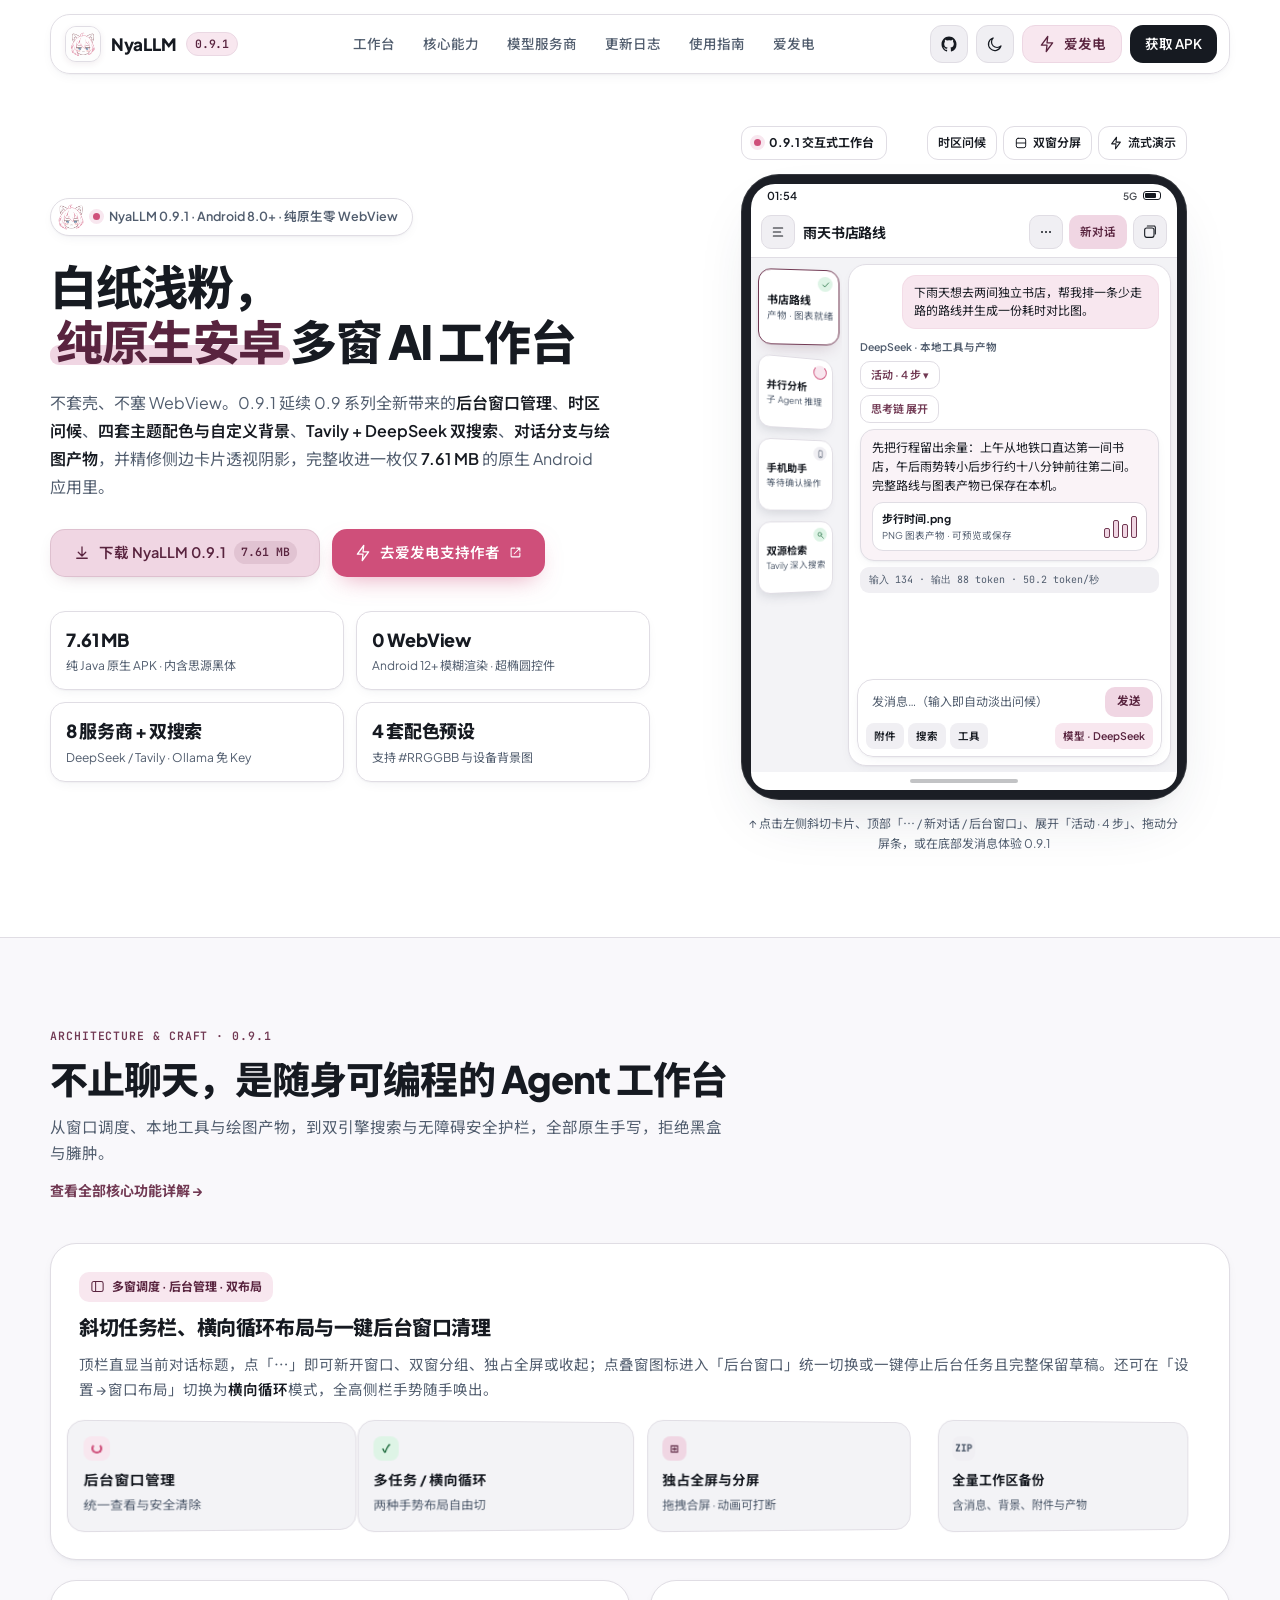
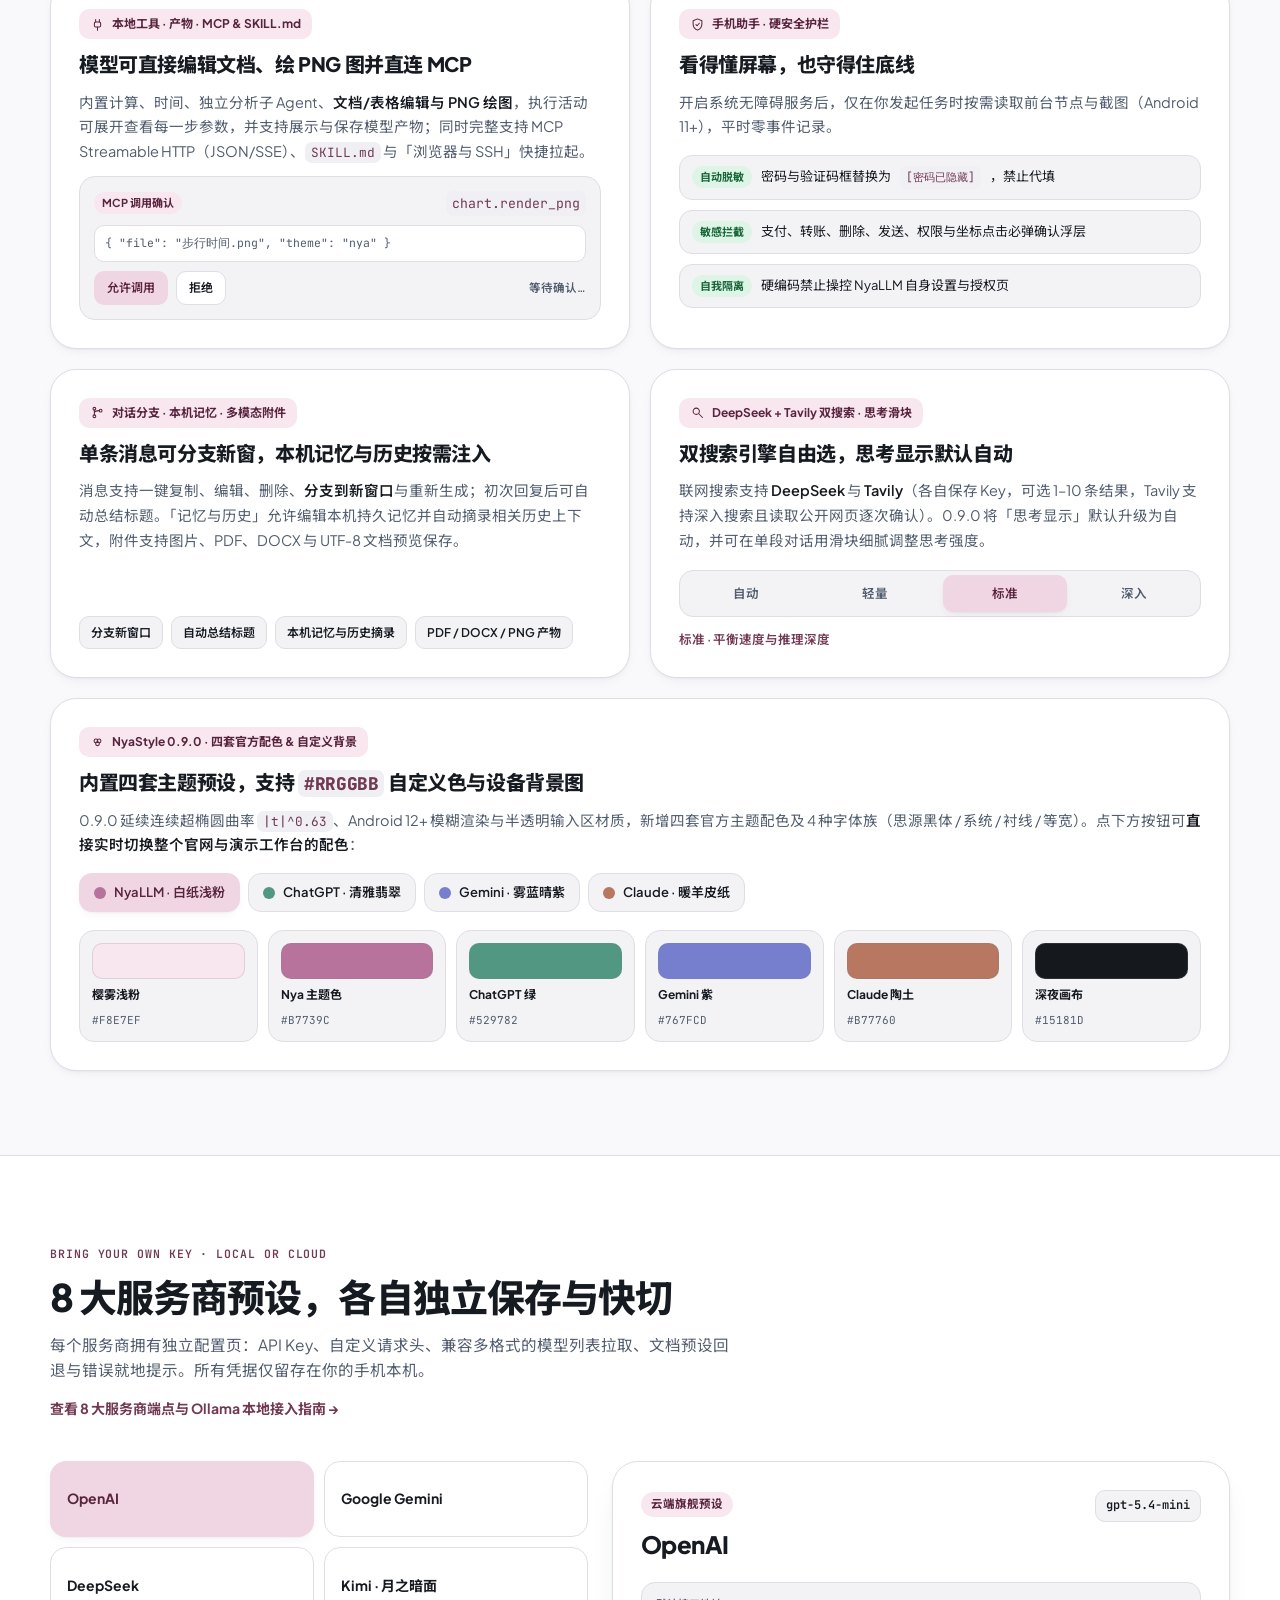
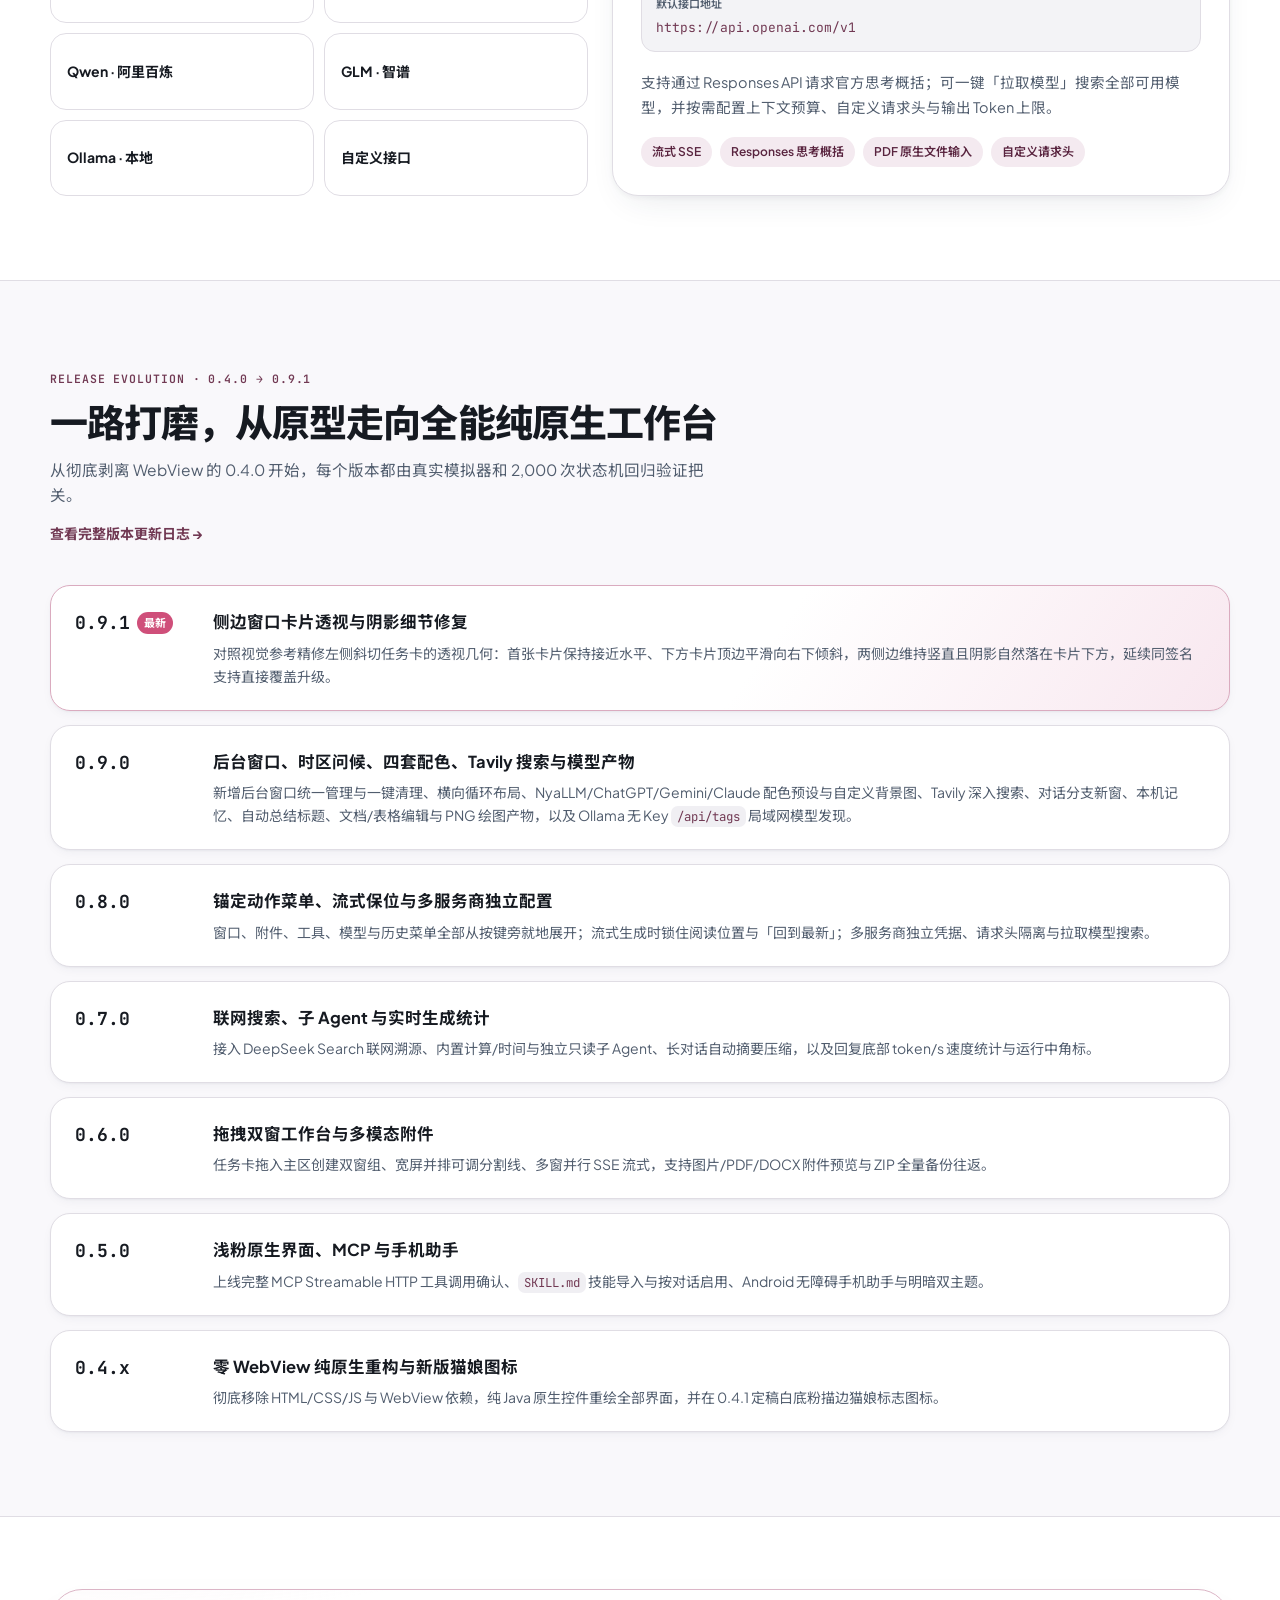
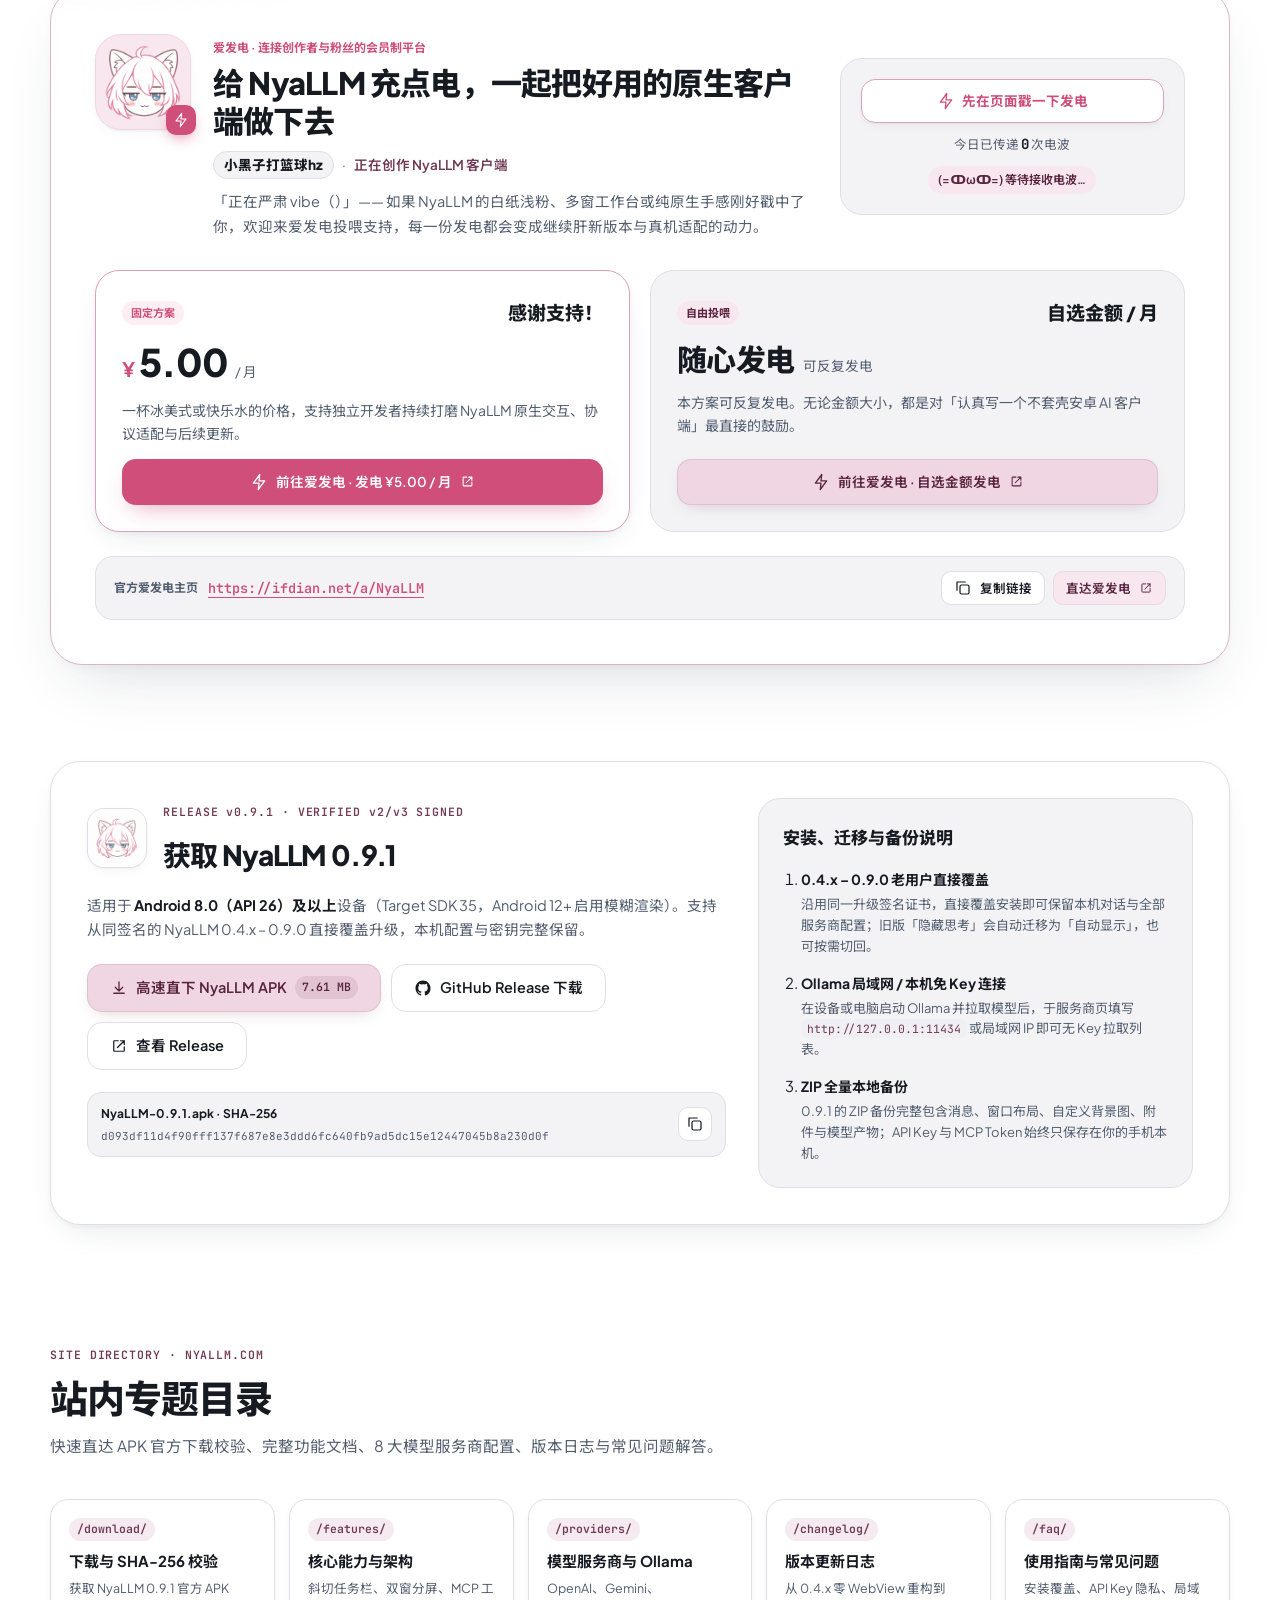
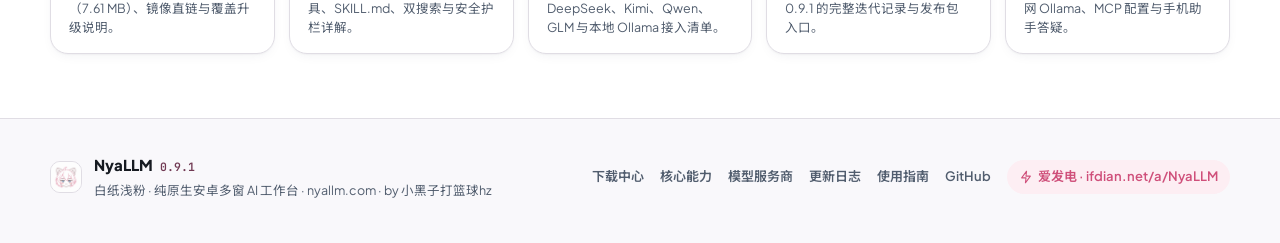
==== commit 45e9a543: "Prefer CDN direct APK download and add Cloudflare Pages _headers" ====
--- a/index.html
+++ b/index.html
@@ -303,7 +303,7 @@
           </p>
 
           <div class="hero-cta-row">
-            <a href="https://github.com/xiaoheiHZ/NyaLLM/releases/download/v0.9.1/NyaLLM-0.9.1.apk" class="btn btn-primary btn-lg">
+            <a href="downloads/NyaLLM-0.9.1.apk" download="NyaLLM-0.9.1.apk" class="btn btn-primary btn-lg">
               <svg class="ic"><use href="#g-download" /></svg>
               <span>下载 NyaLLM 0.9.1</span>
               <span class="btn-meta">7.61 MB</span>
@@ -1048,17 +1048,17 @@
               适用于 <strong>Android 8.0（API 26）及以上</strong>设备（Target SDK 35，Android 12+ 启用模糊渲染）。支持从同签名的 NyaLLM 0.4.x – 0.9.0 直接覆盖升级，本机配置与密钥完整保留。
             </p>
             <div class="dl-actions">
-              <a href="https://github.com/xiaoheiHZ/NyaLLM/releases/download/v0.9.1/NyaLLM-0.9.1.apk" class="btn btn-primary btn-lg">
+              <a href="downloads/NyaLLM-0.9.1.apk" download="NyaLLM-0.9.1.apk" class="btn btn-primary btn-lg">
                 <svg class="ic"><use href="#g-download" /></svg>
-                <span>GitHub Release 下载 APK</span>
+                <span>高速直下 NyaLLM APK</span>
                 <span class="btn-meta">7.61 MB</span>
               </a>
-              <a href="downloads/NyaLLM-0.9.1.apk" download="NyaLLM-0.9.1.apk" class="btn btn-subtle btn-lg">
-                <svg class="ic"><use href="#g-download" /></svg>
-                <span>站点镜像直下</span>
+              <a href="https://github.com/xiaoheiHZ/NyaLLM/releases/download/v0.9.1/NyaLLM-0.9.1.apk" class="btn btn-subtle btn-lg">
+                <svg class="ic"><use href="#g-github" /></svg>
+                <span>GitHub Release 下载</span>
               </a>
               <a href="https://github.com/xiaoheiHZ/NyaLLM/releases/tag/v0.9.1" target="_blank" rel="noopener noreferrer" class="btn btn-subtle btn-lg">
-                <svg class="ic"><use href="#g-github" /></svg>
+                <svg class="ic"><use href="#g-external" /></svg>
                 <span>查看 Release</span>
               </a>
             </div>
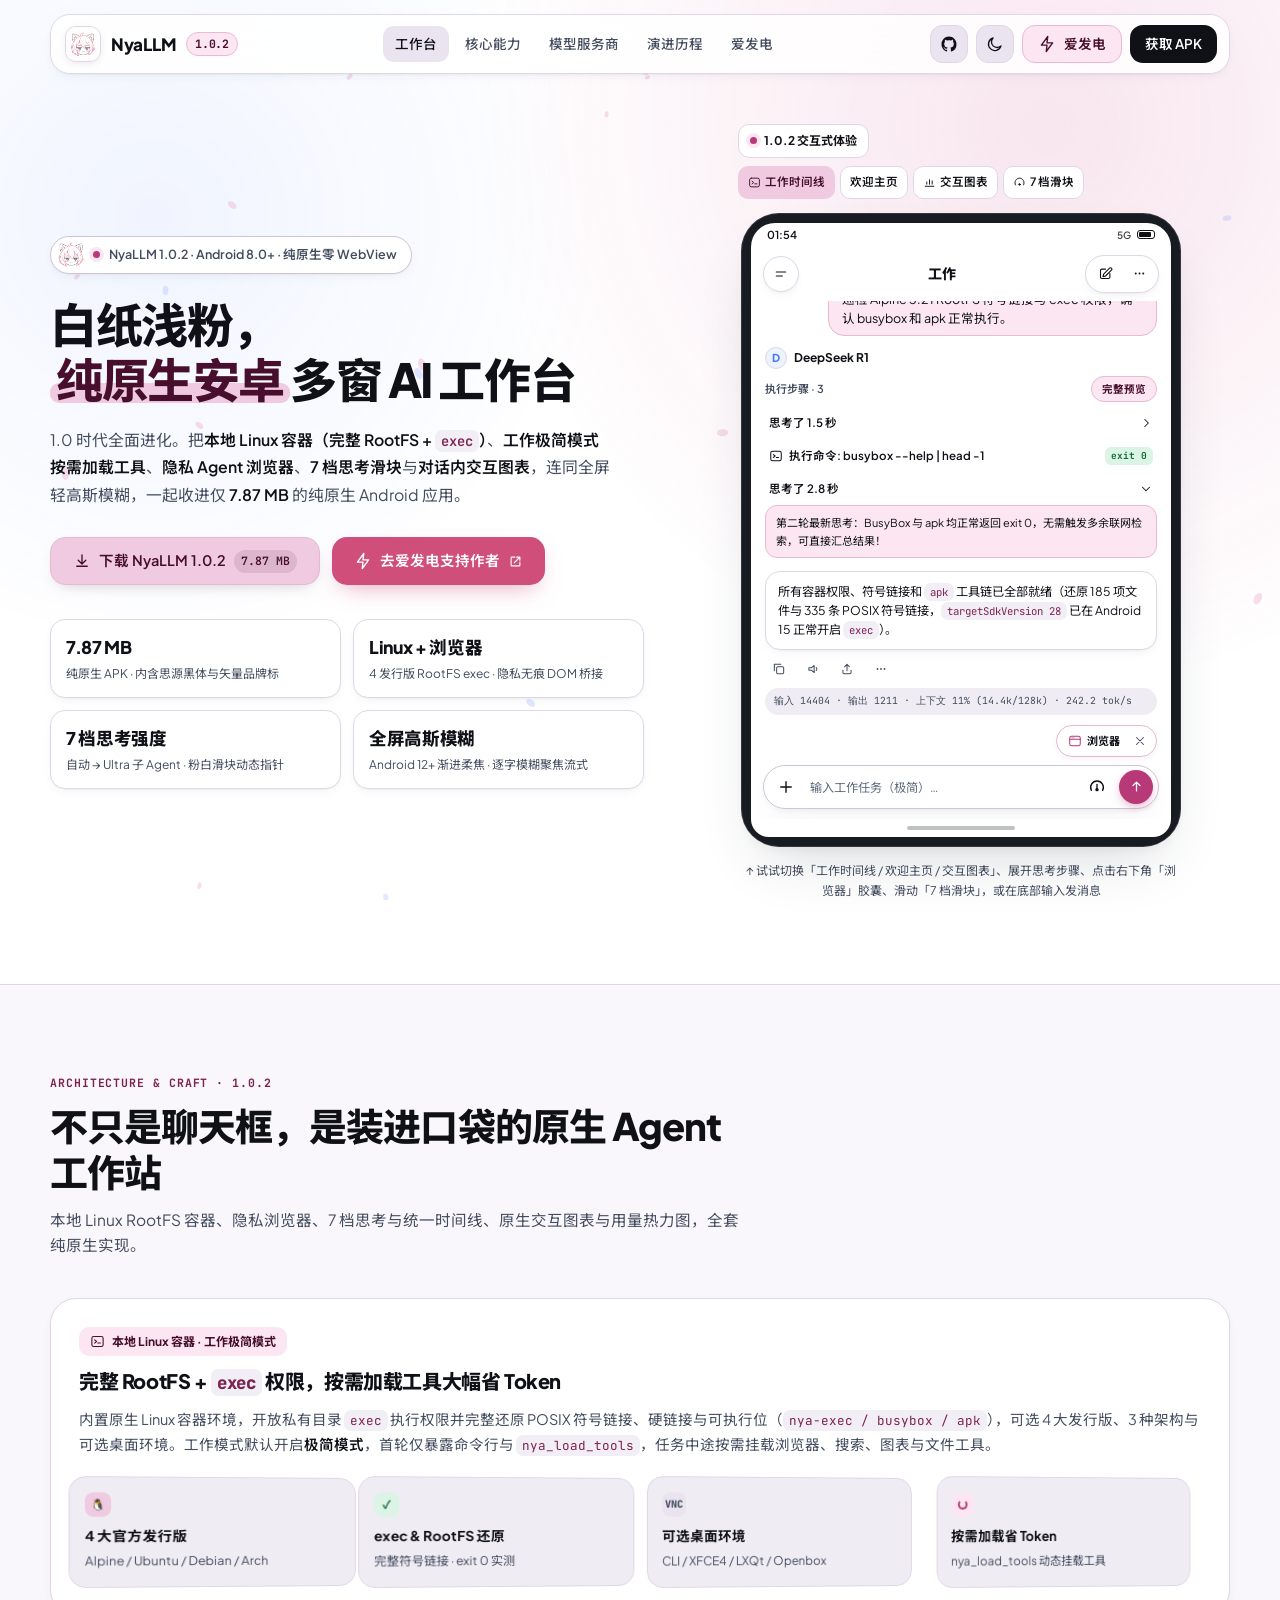
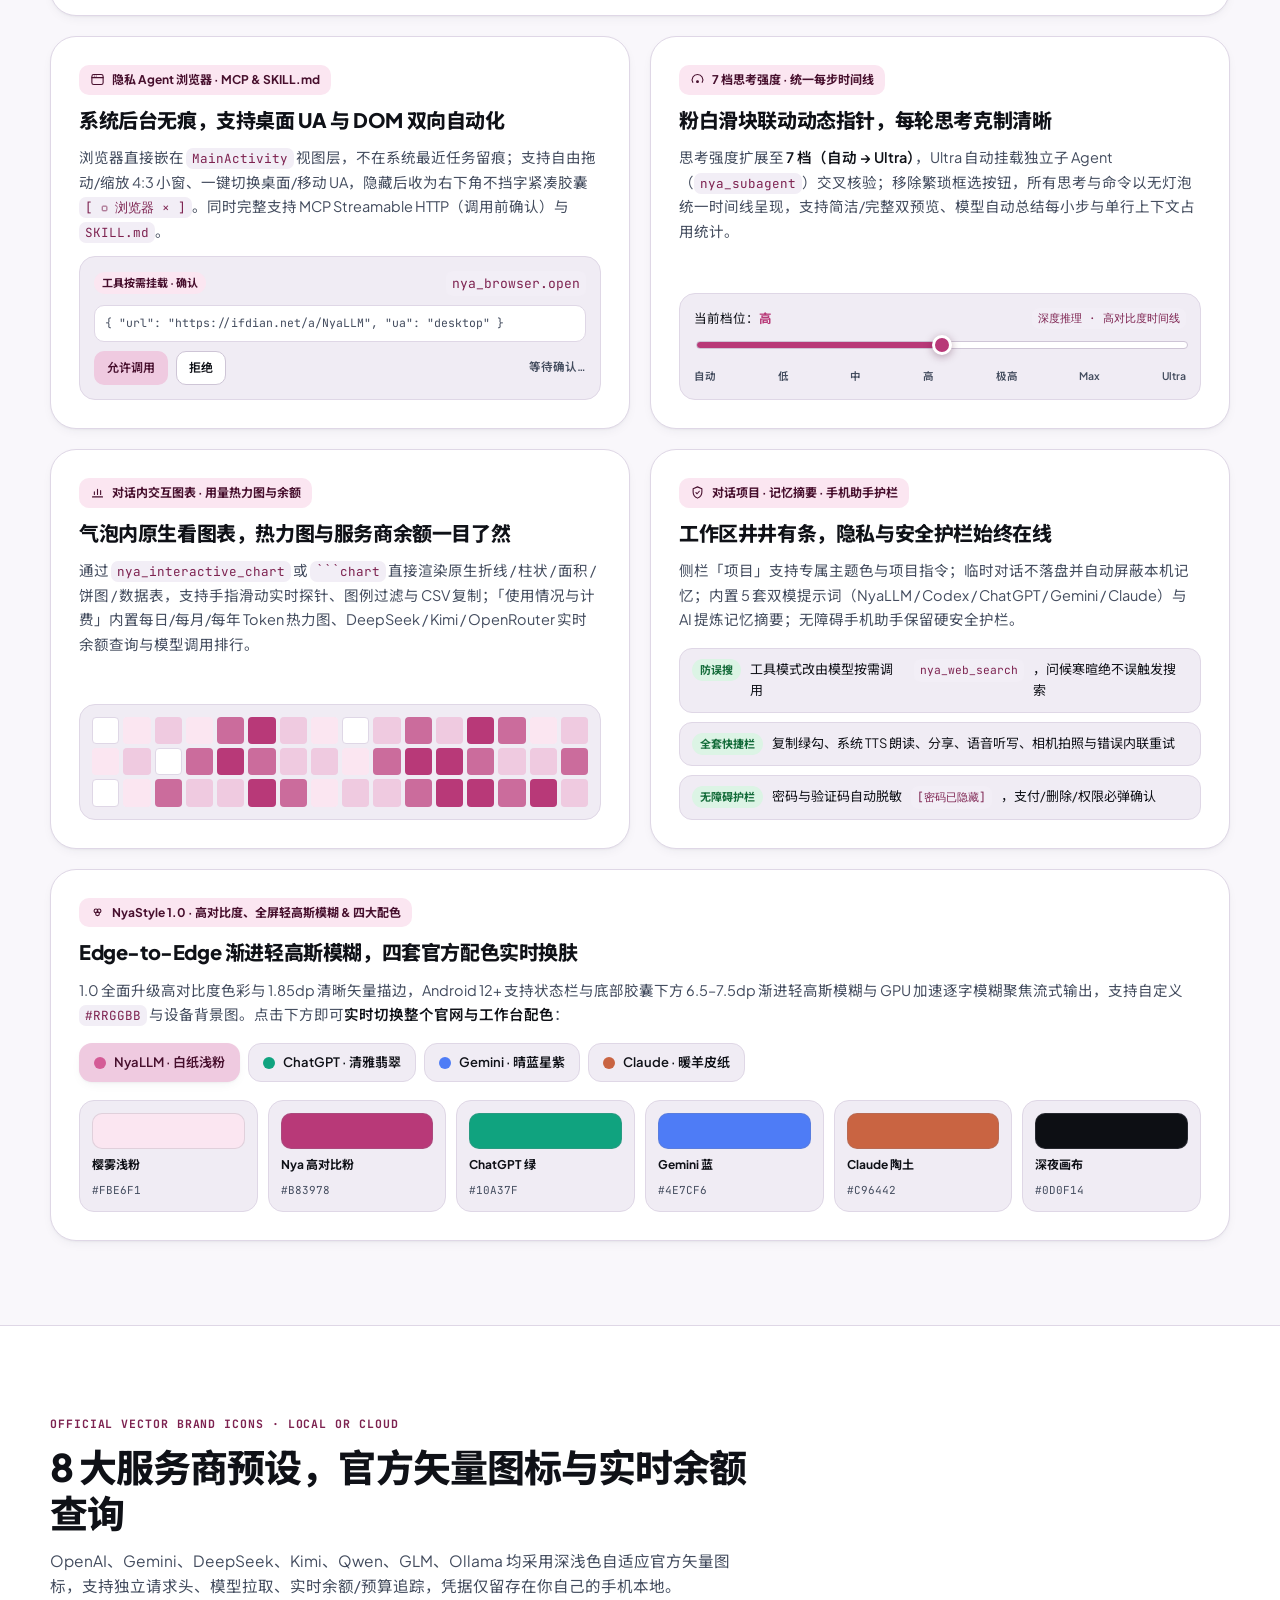
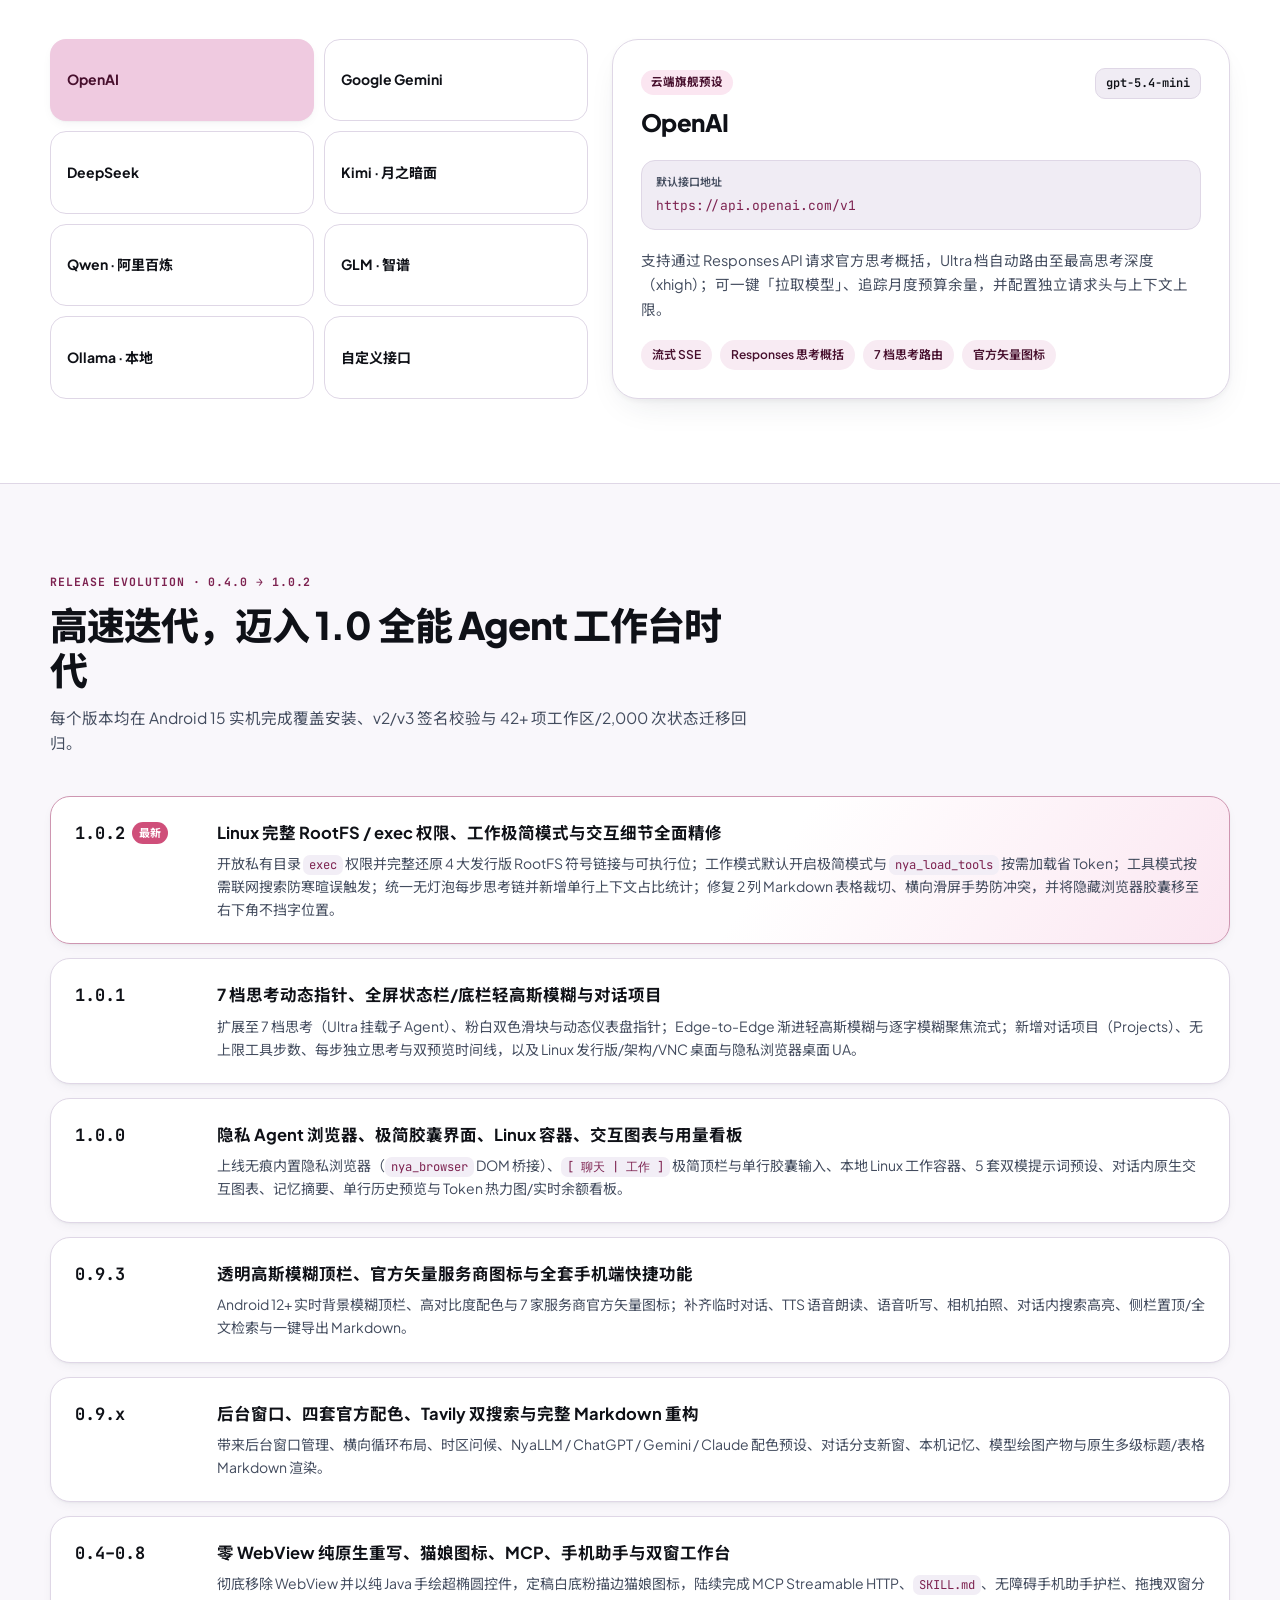
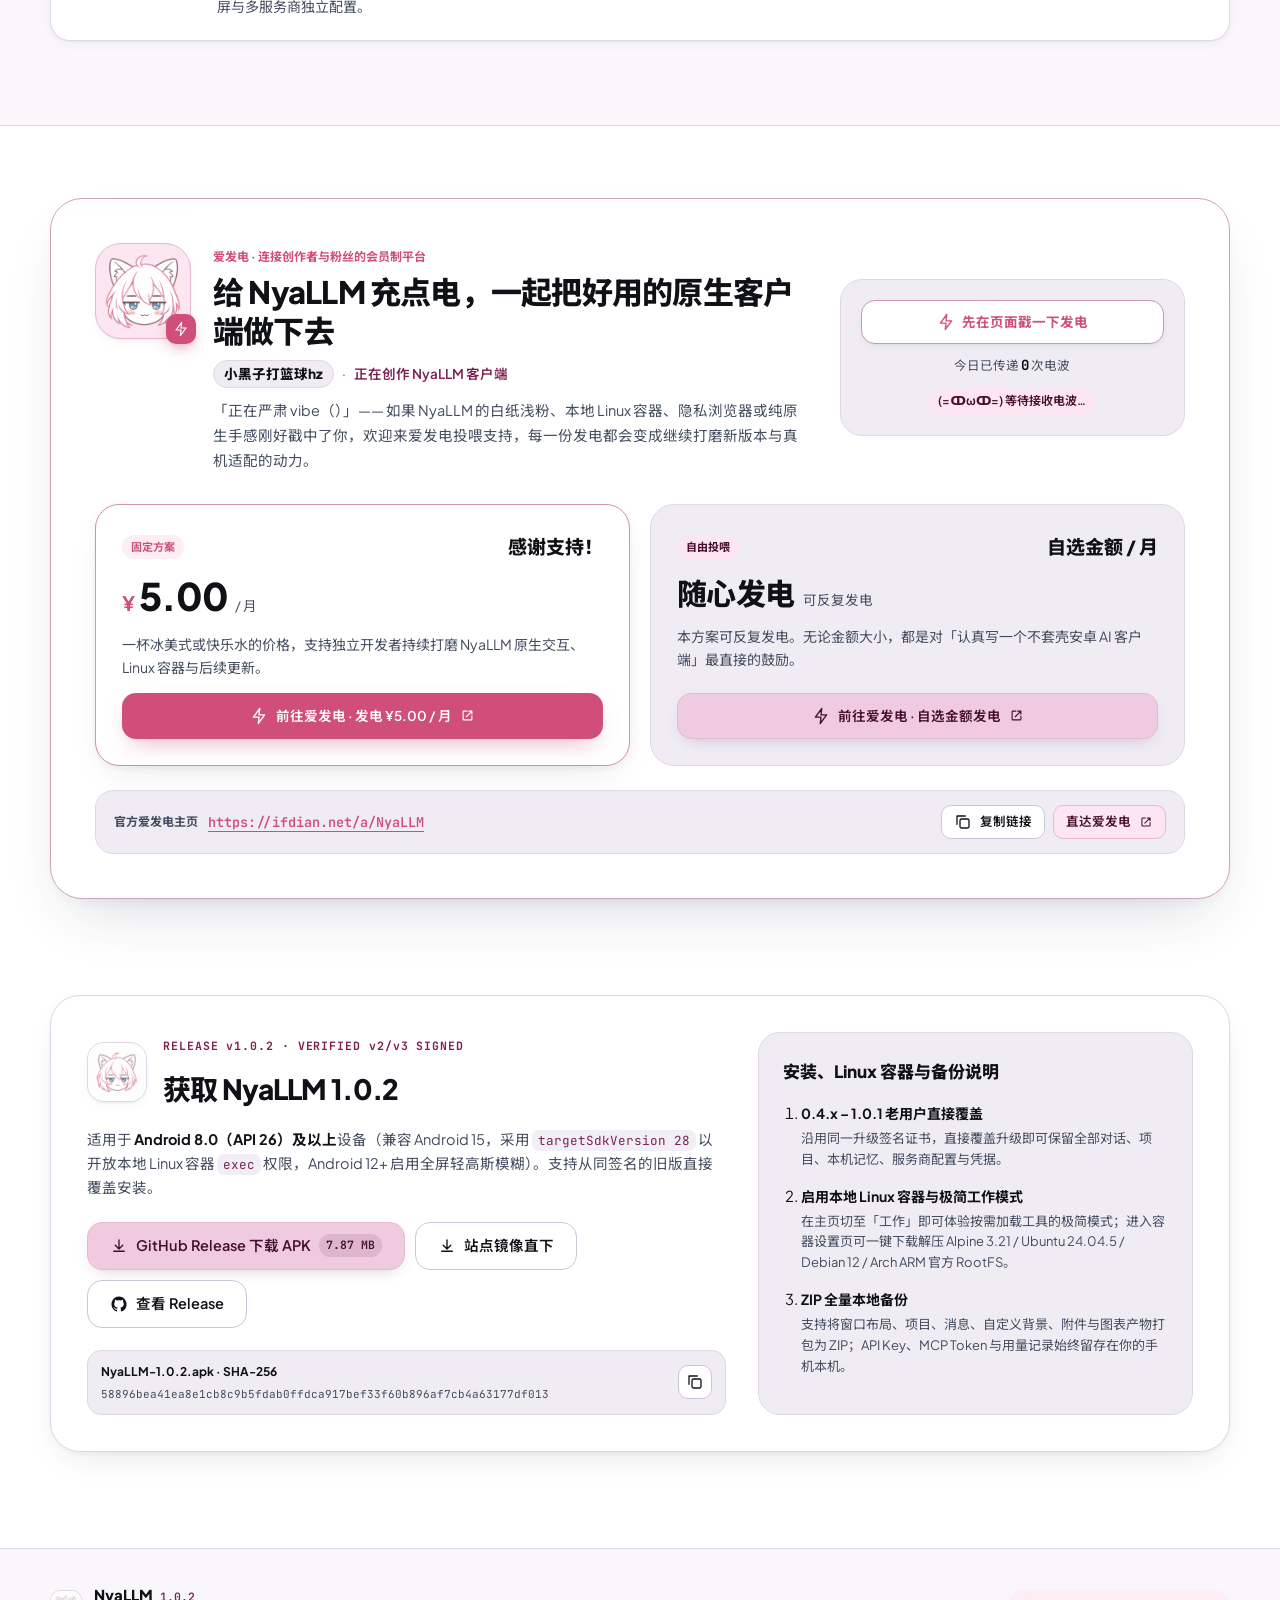
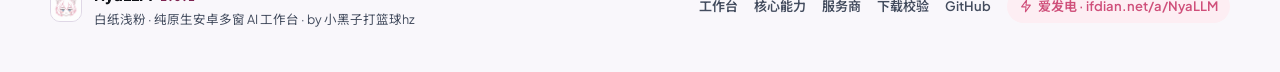
==== commit e01554cc: "Release NyaLLM 1.0.2 official website and APK" ====
--- a/index.html
+++ b/index.html
@@ -3,214 +3,130 @@
 <head>
   <meta charset="UTF-8" />
   <meta name="viewport" content="width=device-width, initial-scale=1.0" />
-  <title>NyaLLM 官网 — 白纸浅粉，纯原生安卓多窗 AI 工作台（v0.9.1 APK 下载）</title>
-  <meta name="description" content="NyaLLM 0.9.1 官方网站（nyallm.com）。7.61 MB 纯原生零 WebView 安卓多窗 AI 工作台，支持斜切任务栏、后台窗口管理、双窗分屏、MCP 工具、SKILL.md、DeepSeek/Tavily 双搜索、Ollama 本地模型、绘图产物与四套官方配色，Android 8.0+ 免费下载。" />
-  <meta name="keywords" content="NyaLLM,NyaLLM官网,NyaLLM下载,NyaLLM APK,NyaLLM 0.9.1,安卓AI客户端,纯原生安卓AI工作台,零WebView,安卓多窗AI,Android MCP客户端,SKILL.md,DeepSeek安卓客户端,Gemini安卓客户端,Ollama安卓客户端,Tavily搜索,AI手机助手,小黑子打篮球hz" />
-  <meta name="author" content="小黑子打篮球hz" />
-  <meta name="robots" content="index, follow, max-image-preview:large, max-snippet:-1, max-video-preview:-1" />
-  <link rel="canonical" href="https://nyallm.com/" />
-  <meta property="og:type" content="website" />
-  <meta property="og:locale" content="zh_CN" />
-  <meta property="og:site_name" content="NyaLLM" />
-  <meta property="og:url" content="https://nyallm.com/" />
-  <meta property="og:title" content="NyaLLM 官网 — 纯原生安卓多窗 AI 工作台（v0.9.1）" />
-  <meta property="og:description" content="白纸浅粉，多窗并行流式、后台窗口管理、MCP 工具、SKILL.md、DeepSeek/Tavily 双搜索、模型产物与带安全护栏的手机助手。Android 8.0+，仅 7.61 MB。" />
-  <meta property="og:image" content="https://nyallm.com/icon-512.png" />
-  <meta property="og:image:width" content="512" />
-  <meta property="og:image:height" content="512" />
-  <meta property="og:image:alt" content="NyaLLM 标志图标" />
-  <meta name="twitter:card" content="summary" />
-  <meta name="twitter:title" content="NyaLLM 官网 — 纯原生安卓多窗 AI 工作台（v0.9.1）" />
-  <meta name="twitter:description" content="7.61 MB 零 WebView 纯原生安卓多窗 AI 工作台，支持 MCP、SKILL.md、双搜索引擎与 Ollama 本地模型。" />
-  <meta name="twitter:image" content="https://nyallm.com/icon-512.png" />
+  <title>NyaLLM 1.0.2 — 白纸浅粉，纯原生安卓多窗 AI 工作台</title>
+  <meta name="description" content="NyaLLM 1.0.2 官方网站。7.87 MB 纯原生零 WebView 安卓多窗 AI Agent 工作台，内置本地 Linux 容器（完整 RootFS 与 exec 权限）、工作极简模式按需加载工具、隐私 Agent 浏览器、7 档思考强度、对话内交互图表、对话项目与 Token 用量热力图。" />
+  <meta property="og:title" content="NyaLLM 1.0.2 — 纯原生安卓多窗 AI 工作台" />
+  <meta property="og:description" content="白纸浅粉，本地 Linux 容器、隐私 Agent 浏览器、7 档思考强度、统一每步时间线与对话内交互图表。Android 8.0+，仅 7.87 MB。" />
+  <meta property="og:image" content="assets/brand/nyallm-launcher.png" />
   <meta name="theme-color" content="#FFFFFF" />
-  <link rel="icon" href="/favicon.ico" sizes="any" />
-  <link rel="icon" type="image/png" sizes="48x48" href="/favicon-48x48.png" />
-  <link rel="icon" type="image/png" sizes="32x32" href="/favicon-32x32.png" />
-  <link rel="icon" type="image/png" sizes="16x16" href="/favicon-16x16.png" />
-  <link rel="apple-touch-icon" sizes="180x180" href="/apple-touch-icon.png" />
-  <link rel="manifest" href="/site.webmanifest" />
+  <link rel="icon" type="image/png" href="assets/brand/nyallm-launcher.png" />
   <link rel="preconnect" href="https://fonts.googleapis.com" />
   <link rel="preconnect" href="https://fonts.gstatic.com" crossorigin />
   <link href="https://fonts.googleapis.com/css2?family=JetBrains+Mono:wght@400;500;600&family=Noto+Sans+SC:wght@400;500;600;700&family=Plus+Jakarta+Sans:wght@500;600;700;800&display=swap" rel="stylesheet" />
   <link rel="stylesheet" href="styles.css" />
-  <link rel="stylesheet" href="subpage.css" />
-  <script type="application/ld+json">
-  {
-    "@context": "https://schema.org",
-    "@graph": [
-      {
-        "@type": "WebSite",
-        "@id": "https://nyallm.com/#website",
-        "url": "https://nyallm.com/",
-        "name": "NyaLLM",
-        "alternateName": ["NyaLLM 官网", "NyaLLM 安卓多窗 AI 工作台"],
-        "description": "白纸浅粉，7.61 MB 零 WebView 纯原生安卓多窗 AI 工作台官方网站与 APK 发布页。",
-        "inLanguage": "zh-CN"
-      },
-      {
-        "@type": "Organization",
-        "@id": "https://nyallm.com/#organization",
-        "name": "NyaLLM",
-        "url": "https://nyallm.com/",
-        "logo": {
-          "@type": "ImageObject",
-          "url": "https://nyallm.com/icon-512.png",
-          "width": 512,
-          "height": 512
-        },
-        "sameAs": [
-          "https://github.com/xiaoheiHZ/NyaLLM",
-          "https://ifdian.net/a/NyaLLM"
-        ]
-      },
-      {
-        "@type": "SoftwareApplication",
-        "@id": "https://nyallm.com/#app",
-        "name": "NyaLLM",
-        "applicationCategory": "ProductivityApplication",
-        "operatingSystem": "Android 8.0+",
-        "softwareVersion": "0.9.1",
-        "fileSize": "7.61 MB",
-        "url": "https://nyallm.com/",
-        "downloadUrl": "https://nyallm.com/download/",
-        "installUrl": "https://nyallm.com/downloads/NyaLLM-0.9.1.apk",
-        "image": "https://nyallm.com/icon-512.png",
-        "description": "纯 Java 编写、零 WebView 的原生安卓多窗 AI 工作台，支持斜切任务栏、双窗分屏、MCP 工具、SKILL.md、DeepSeek/Tavily 双搜索、8 大模型服务商与 Ollama 本地模型。",
-        "author": {
-          "@type": "Person",
-          "name": "小黑子打篮球hz",
-          "url": "https://github.com/xiaoheiHZ"
-        },
-        "offers": {
-          "@type": "Offer",
-          "price": "0",
-          "priceCurrency": "CNY"
-        }
-      },
-      {
-        "@type": "ItemList",
-        "@id": "https://nyallm.com/#sitenav",
-        "name": "NyaLLM 站内栏目导航",
-        "itemListElement": [
-          { "@type": "SiteNavigationElement", "position": 1, "name": "下载中心（APK 与校验）", "url": "https://nyallm.com/download/" },
-          { "@type": "SiteNavigationElement", "position": 2, "name": "核心功能与多窗架构", "url": "https://nyallm.com/features/" },
-          { "@type": "SiteNavigationElement", "position": 3, "name": "8 大模型服务商与 Ollama", "url": "https://nyallm.com/providers/" },
-          { "@type": "SiteNavigationElement", "position": 4, "name": "版本更新日志", "url": "https://nyallm.com/changelog/" },
-          { "@type": "SiteNavigationElement", "position": 5, "name": "使用指南与常见问题", "url": "https://nyallm.com/faq/" }
-        ]
-      }
-    ]
-  }
-  </script>
 </head>
 <body>
-  <!-- Hidden SVG Sprite faithful to NyaStyle.Glyph (1.65px round stroke) -->
+  <!-- Hidden SVG Sprite faithful to NyaStyle.Glyph (1.8px crisp rounded stroke) -->
   <svg xmlns="http://www.w3.org/2000/svg" class="svg-sprite" aria-hidden="true">
     <defs>
-      <symbol id="g-menu" viewBox="0 0 24 24" fill="none" stroke="currentColor" stroke-width="1.65" stroke-linecap="round" stroke-linejoin="round">
-        <path d="M5 6h14M5 12h11M5 18h14" />
+      <symbol id="g-menu" viewBox="0 0 24 24" fill="none" stroke="currentColor" stroke-width="1.8" stroke-linecap="round" stroke-linejoin="round">
+        <path d="M5 9h14M5 15h9" />
       </symbol>
       <symbol id="g-dots" viewBox="0 0 24 24" fill="currentColor">
-        <circle cx="6" cy="12" r="1.5" />
-        <circle cx="12" cy="12" r="1.5" />
-        <circle cx="18" cy="12" r="1.5" />
-      </symbol>
-      <symbol id="g-window" viewBox="0 0 24 24" fill="none" stroke="currentColor" stroke-width="1.65" stroke-linecap="round" stroke-linejoin="round">
-        <rect x="4" y="6" width="14" height="14" rx="3" />
-        <path d="M8 3h11l1 2v10" />
-      </symbol>
-      <symbol id="g-split" viewBox="0 0 24 24" fill="none" stroke="currentColor" stroke-width="1.65" stroke-linecap="round" stroke-linejoin="round">
+        <circle cx="6" cy="12" r="1.55" />
+        <circle cx="12" cy="12" r="1.55" />
+        <circle cx="18" cy="12" r="1.55" />
+      </symbol>
+      <symbol id="g-plus" viewBox="0 0 24 24" fill="none" stroke="currentColor" stroke-width="1.85" stroke-linecap="round">
+        <path d="M12 5v14M5 12h14" />
+      </symbol>
+      <symbol id="g-edit" viewBox="0 0 24 24" fill="none" stroke="currentColor" stroke-width="1.75" stroke-linecap="round" stroke-linejoin="round">
+        <path d="M12 5H6a2 2 0 0 0-2 2v11a2 2 0 0 0 2 2h11a2 2 0 0 0 2-2v-6" />
+        <path d="M18.5 3.5a2.12 2.12 0 0 1 3 3L12 16l-4 1 1-4 9.5-9.5Z" />
+      </symbol>
+      <symbol id="g-ghost" viewBox="0 0 24 24" fill="none" stroke="currentColor" stroke-width="1.75" stroke-linecap="round" stroke-linejoin="round" stroke-dasharray="2.4 2.4">
+        <rect x="4" y="5" width="16" height="12" rx="5" />
+        <path d="M8 17l-1.5 3 3.5-2" />
+      </symbol>
+      <symbol id="g-terminal" viewBox="0 0 24 24" fill="none" stroke="currentColor" stroke-width="1.75" stroke-linecap="round" stroke-linejoin="round">
+        <rect x="3" y="4" width="18" height="16" rx="3" />
+        <path d="M7.5 9.5l3 2.5-3 2.5M12.5 14.5h4" />
+      </symbol>
+      <symbol id="g-cube" viewBox="0 0 24 24" fill="none" stroke="currentColor" stroke-width="1.75" stroke-linecap="round" stroke-linejoin="round">
+        <path d="M12 3l8 4.5v9L12 21l-8-4.5v-9L12 3Z" />
+        <path d="M12 12l8-4.5M12 12v9M12 12L4 7.5" />
+      </symbol>
+      <symbol id="g-browser" viewBox="0 0 24 24" fill="none" stroke="currentColor" stroke-width="1.75" stroke-linecap="round" stroke-linejoin="round">
+        <rect x="3" y="4" width="18" height="16" rx="3" />
+        <path d="M3 9h18M7 6.5h.01M10 6.5h.01" />
+      </symbol>
+      <symbol id="g-chart" viewBox="0 0 24 24" fill="none" stroke="currentColor" stroke-width="1.75" stroke-linecap="round" stroke-linejoin="round">
+        <path d="M4 19h16M7 15v-4M12 15V7M17 15v-6" />
+      </symbol>
+      <symbol id="g-gauge" viewBox="0 0 24 24" fill="none" stroke="currentColor" stroke-width="1.75" stroke-linecap="round" stroke-linejoin="round">
+        <path d="M4.5 16.5a8.5 8.5 0 1 1 15 0" />
+        <circle cx="12" cy="15.5" r="1.4" fill="currentColor" />
+      </symbol>
+      <symbol id="g-folder" viewBox="0 0 24 24" fill="none" stroke="currentColor" stroke-width="1.75" stroke-linecap="round" stroke-linejoin="round">
+        <path d="M3 7a2 2 0 0 1 2-2h4.5l2 2H19a2 2 0 0 1 2 2v8a2 2 0 0 1-2 2H5a2 2 0 0 1-2-2V7Z" />
+      </symbol>
+      <symbol id="g-mic" viewBox="0 0 24 24" fill="none" stroke="currentColor" stroke-width="1.75" stroke-linecap="round" stroke-linejoin="round">
+        <rect x="9" y="3" width="6" height="11" rx="3" />
+        <path d="M5.5 11a6.5 6.5 0 0 0 13 0M12 17.5V21" />
+      </symbol>
+      <symbol id="g-send" viewBox="0 0 24 24" fill="none" stroke="currentColor" stroke-width="2" stroke-linecap="round" stroke-linejoin="round">
+        <path d="M12 19V5M6.5 10.5L12 5l5.5 5.5" />
+      </symbol>
+      <symbol id="g-volume" viewBox="0 0 24 24" fill="none" stroke="currentColor" stroke-width="1.75" stroke-linecap="round" stroke-linejoin="round">
+        <path d="M5 10v4h4l5 4V6l-5 4H5ZM17.5 9.5a3.5 3.5 0 0 1 0 5" />
+      </symbol>
+      <symbol id="g-share" viewBox="0 0 24 24" fill="none" stroke="currentColor" stroke-width="1.75" stroke-linecap="round" stroke-linejoin="round">
+        <path d="M12 15V4M8 8l4-4 4 4M5 14v4a2 2 0 0 0 2 2h10a2 2 0 0 0 2-2v-4" />
+      </symbol>
+      <symbol id="g-split" viewBox="0 0 24 24" fill="none" stroke="currentColor" stroke-width="1.75" stroke-linecap="round" stroke-linejoin="round">
         <rect x="4" y="4" width="16" height="16" rx="3" />
         <path d="M4 12h16" />
       </symbol>
-      <symbol id="g-stage" viewBox="0 0 24 24" fill="none" stroke="currentColor" stroke-width="1.65" stroke-linecap="round" stroke-linejoin="round">
-        <rect x="3" y="4" width="18" height="16" rx="3" />
-        <path d="M9 4v16" />
-      </symbol>
-      <symbol id="g-focus" viewBox="0 0 24 24" fill="none" stroke="currentColor" stroke-width="1.65" stroke-linecap="round" stroke-linejoin="round">
-        <path d="M4 10V4h6M14 4h6v6M20 14v6h-6M10 20H4v-6" />
-      </symbol>
-      <symbol id="g-plug" viewBox="0 0 24 24" fill="none" stroke="currentColor" stroke-width="1.65" stroke-linecap="round" stroke-linejoin="round">
+      <symbol id="g-plug" viewBox="0 0 24 24" fill="none" stroke="currentColor" stroke-width="1.75" stroke-linecap="round" stroke-linejoin="round">
         <rect x="7" y="8" width="10" height="8" rx="2" />
         <path d="M9 8V4M15 8V4M12 16v5" />
       </symbol>
-      <symbol id="g-skill" viewBox="0 0 24 24" fill="none" stroke="currentColor" stroke-width="1.65" stroke-linecap="round" stroke-linejoin="round">
-        <rect x="5" y="4" width="14" height="16" rx="2" />
-        <path d="M9 9h6M9 13h6" />
-      </symbol>
-      <symbol id="g-phone" viewBox="0 0 24 24" fill="none" stroke="currentColor" stroke-width="1.65" stroke-linecap="round" stroke-linejoin="round">
-        <rect x="7" y="3" width="10" height="18" rx="2.5" />
-        <path d="M11 18h2" />
-      </symbol>
-      <symbol id="g-search" viewBox="0 0 24 24" fill="none" stroke="currentColor" stroke-width="1.65" stroke-linecap="round" stroke-linejoin="round">
-        <circle cx="10" cy="10" r="5" />
-        <path d="M14 14l6 6" />
-      </symbol>
-      <symbol id="g-tools" viewBox="0 0 24 24" fill="none" stroke="currentColor" stroke-width="1.65" stroke-linecap="round" stroke-linejoin="round">
-        <rect x="3" y="7" width="18" height="13" rx="3" />
-        <path d="M8 7V4h8v3M3 12h7v2h4v-2h7" />
-      </symbol>
-      <symbol id="g-paperclip" viewBox="0 0 24 24" fill="none" stroke="currentColor" stroke-width="1.65" stroke-linecap="round" stroke-linejoin="round">
-        <path d="M13 17l7-7a3 3 0 0 0-4.24-4.24l-8 8a4.5 4.5 0 0 0 6.36 6.36l6.36-6.36" />
-      </symbol>
-      <symbol id="g-image" viewBox="0 0 24 24" fill="none" stroke="currentColor" stroke-width="1.65" stroke-linecap="round" stroke-linejoin="round">
-        <rect x="4" y="4" width="16" height="16" rx="3" />
-        <circle cx="9" cy="9" r="1.5" />
-        <path d="M6 17l5-4 3 2 4-4" />
-      </symbol>
-      <symbol id="g-copy" viewBox="0 0 24 24" fill="none" stroke="currentColor" stroke-width="1.65" stroke-linecap="round" stroke-linejoin="round">
+      <symbol id="g-search" viewBox="0 0 24 24" fill="none" stroke="currentColor" stroke-width="1.75" stroke-linecap="round" stroke-linejoin="round">
+        <circle cx="10.5" cy="10.5" r="5.5" />
+        <path d="M15 15l5 5" />
+      </symbol>
+      <symbol id="g-copy" viewBox="0 0 24 24" fill="none" stroke="currentColor" stroke-width="1.75" stroke-linecap="round" stroke-linejoin="round">
         <rect x="8" y="8" width="12" height="12" rx="2" />
         <path d="M4 15V4h11" />
       </symbol>
-      <symbol id="g-check" viewBox="0 0 24 24" fill="none" stroke="currentColor" stroke-width="1.8" stroke-linecap="round" stroke-linejoin="round">
+      <symbol id="g-check" viewBox="0 0 24 24" fill="none" stroke="currentColor" stroke-width="1.9" stroke-linecap="round" stroke-linejoin="round">
         <path d="M5 12l5 5 9-10" />
       </symbol>
-      <symbol id="g-close" viewBox="0 0 24 24" fill="none" stroke="currentColor" stroke-width="1.65" stroke-linecap="round" stroke-linejoin="round">
+      <symbol id="g-close" viewBox="0 0 24 24" fill="none" stroke="currentColor" stroke-width="1.8" stroke-linecap="round" stroke-linejoin="round">
         <path d="M6 6l12 12M6 18L18 6" />
       </symbol>
-      <symbol id="g-min" viewBox="0 0 24 24" fill="none" stroke="currentColor" stroke-width="1.65" stroke-linecap="round" stroke-linejoin="round">
-        <path d="M6 12h12" />
-      </symbol>
-      <symbol id="g-right" viewBox="0 0 24 24" fill="none" stroke="currentColor" stroke-width="1.65" stroke-linecap="round" stroke-linejoin="round">
+      <symbol id="g-right" viewBox="0 0 24 24" fill="none" stroke="currentColor" stroke-width="1.75" stroke-linecap="round" stroke-linejoin="round">
         <path d="M10 6l6 6-6 6" />
       </symbol>
-      <symbol id="g-settings" viewBox="0 0 24 24" fill="none" stroke="currentColor" stroke-width="1.65" stroke-linecap="round" stroke-linejoin="round">
+      <symbol id="g-down" viewBox="0 0 24 24" fill="none" stroke="currentColor" stroke-width="1.75" stroke-linecap="round" stroke-linejoin="round">
+        <path d="M6 9l6 6 6-6" />
+      </symbol>
+      <symbol id="g-settings" viewBox="0 0 24 24" fill="none" stroke="currentColor" stroke-width="1.75" stroke-linecap="round" stroke-linejoin="round">
         <path d="M4 7h16M4 17h16" />
         <circle cx="9" cy="7" r="2.3" fill="var(--surface)" />
         <circle cx="15" cy="17" r="2.3" fill="var(--surface)" />
       </symbol>
-      <symbol id="g-bolt" viewBox="0 0 24 24" fill="none" stroke="currentColor" stroke-width="1.75" stroke-linecap="round" stroke-linejoin="round">
+      <symbol id="g-bolt" viewBox="0 0 24 24" fill="none" stroke="currentColor" stroke-width="1.8" stroke-linecap="round" stroke-linejoin="round">
         <path d="M13 2L4.5 13.5H12L11 22L19.5 10.5H12L13 2Z" />
       </symbol>
-      <symbol id="g-download" viewBox="0 0 24 24" fill="none" stroke="currentColor" stroke-width="1.7" stroke-linecap="round" stroke-linejoin="round">
+      <symbol id="g-download" viewBox="0 0 24 24" fill="none" stroke="currentColor" stroke-width="1.8" stroke-linecap="round" stroke-linejoin="round">
         <path d="M12 4v11M7 11l5 5 5-5M5 19h14" />
       </symbol>
-      <symbol id="g-sun" viewBox="0 0 24 24" fill="none" stroke="currentColor" stroke-width="1.65" stroke-linecap="round" stroke-linejoin="round">
+      <symbol id="g-sun" viewBox="0 0 24 24" fill="none" stroke="currentColor" stroke-width="1.75" stroke-linecap="round" stroke-linejoin="round">
         <circle cx="12" cy="12" r="4" />
         <path d="M12 3v2M12 19v2M4.93 4.93l1.41 1.41M17.66 17.66l1.41 1.41M3 12h2M19 12h2M4.93 19.07l1.41-1.41M17.66 6.34l1.41-1.41" />
       </symbol>
-      <symbol id="g-moon" viewBox="0 0 24 24" fill="none" stroke="currentColor" stroke-width="1.65" stroke-linecap="round" stroke-linejoin="round">
+      <symbol id="g-moon" viewBox="0 0 24 24" fill="none" stroke="currentColor" stroke-width="1.75" stroke-linecap="round" stroke-linejoin="round">
         <path d="M20 14.5A8.5 8.5 0 1 1 9.5 4a6.7 6.7 0 0 0 10.5 10.5Z" />
       </symbol>
-      <symbol id="g-shield" viewBox="0 0 24 24" fill="none" stroke="currentColor" stroke-width="1.65" stroke-linecap="round" stroke-linejoin="round">
+      <symbol id="g-shield" viewBox="0 0 24 24" fill="none" stroke="currentColor" stroke-width="1.75" stroke-linecap="round" stroke-linejoin="round">
         <path d="M12 3l7 3v5c0 4.5-3 8.2-7 10-4-1.8-7-5.5-7-10V6l7-3Z" />
         <path d="M9.5 12.2l1.8 1.8 3.6-4" />
       </symbol>
-      <symbol id="g-external" viewBox="0 0 24 24" fill="none" stroke="currentColor" stroke-width="1.65" stroke-linecap="round" stroke-linejoin="round">
+      <symbol id="g-external" viewBox="0 0 24 24" fill="none" stroke="currentColor" stroke-width="1.75" stroke-linecap="round" stroke-linejoin="round">
         <path d="M14 5h5v5M10 14L19 5M19 13v5a1 1 0 0 1-1 1H6a1 1 0 0 1-1-1V6a1 1 0 0 1 1-1h5" />
       </symbol>
-      <symbol id="g-chat" viewBox="0 0 24 24" fill="none" stroke="currentColor" stroke-width="1.65" stroke-linecap="round" stroke-linejoin="round">
-        <rect x="4" y="5" width="16" height="12" rx="4" />
-        <path d="M7 17v4l5-4" />
-      </symbol>
-      <symbol id="g-branch" viewBox="0 0 24 24" fill="none" stroke="currentColor" stroke-width="1.65" stroke-linecap="round" stroke-linejoin="round">
-        <circle cx="7" cy="6" r="2.2" />
-        <circle cx="7" cy="18" r="2.2" />
-        <circle cx="17" cy="9" r="2.2" />
-        <path d="M7 8.2v7.6M7 13c0-3 4-4 7.8-4" />
-      </symbol>
-      <symbol id="g-palette" viewBox="0 0 24 24" fill="none" stroke="currentColor" stroke-width="1.65" stroke-linecap="round" stroke-linejoin="round">
+      <symbol id="g-palette" viewBox="0 0 24 24" fill="none" stroke="currentColor" stroke-width="1.75" stroke-linecap="round" stroke-linejoin="round">
         <circle cx="9.5" cy="9.5" r="3" />
         <circle cx="14.5" cy="9.5" r="3" />
         <circle cx="12" cy="14" r="3" />
@@ -232,15 +148,14 @@
           <img src="assets/brand/nyallm-launcher.png" alt="NyaLLM 猫娘图标" width="34" height="34" />
         </span>
         <span class="brand-word">NyaLLM</span>
-        <span class="version-chip">0.9.1</span>
+        <span class="version-chip">1.0.2</span>
       </a>
 
       <nav class="nav-links" aria-label="主导航">
         <a href="#workbench">工作台</a>
-        <a href="/features/">核心能力</a>
-        <a href="/providers/">模型服务商</a>
-        <a href="/changelog/">更新日志</a>
-        <a href="/faq/">使用指南</a>
+        <a href="#features">核心能力</a>
+        <a href="#providers">模型服务商</a>
+        <a href="#changelog">演进历程</a>
         <a href="#support">爱发电</a>
       </nav>
 
@@ -256,7 +171,7 @@
           <svg class="ic"><use href="#g-bolt" /></svg>
           <span>爱发电</span>
         </a>
-        <a href="/download/" class="btn btn-ink nav-dl-btn">获取 APK</a>
+        <a href="#download" class="btn btn-ink nav-dl-btn">获取 APK</a>
         <button type="button" class="icon-btn mobile-menu-btn" id="mobile-menu-btn" aria-label="打开菜单" aria-expanded="false">
           <svg class="ic"><use href="#g-menu" /></svg>
         </button>
@@ -265,20 +180,19 @@
 
     <!-- Mobile Drawer -->
     <div class="mobile-nav" id="mobile-nav" hidden>
-      <a href="#workbench">多窗工作台</a>
-      <a href="/features/">核心能力</a>
-      <a href="/providers/">模型服务商</a>
-      <a href="/changelog/">更新日志</a>
-      <a href="/faq/">使用指南与 FAQ</a>
+      <a href="#workbench">1.0.2 工作台</a>
+      <a href="#features">核心能力</a>
+      <a href="#providers">模型服务商</a>
+      <a href="#changelog">演进历程</a>
       <a href="#support">爱发电支持作者</a>
       <a href="https://github.com/xiaoheiHZ/NyaLLM" target="_blank" rel="noopener noreferrer">GitHub 仓库</a>
-      <a href="/download/" class="mobile-nav-cta">下载 NyaLLM 0.9.1 APK</a>
+      <a href="#download" class="mobile-nav-cta">下载 NyaLLM 1.0.2 APK</a>
     </div>
   </header>
 
   <main>
     <!-- ================================================================
-         SECTION 1: HERO + INTERACTIVE LIVE NYALLM 0.9.0 WORKBENCH
+         SECTION 1: HERO + INTERACTIVE LIVE NYALLM 1.0.2 WORKBENCH
          ================================================================ -->
     <section class="hero-section" id="workbench">
       <div class="container hero-grid">
@@ -288,7 +202,7 @@
             <button type="button" class="mascot-pill" id="mascot-boop" title="点一下打个招呼">
               <img src="assets/brand/nyallm-sticker.png" alt="NyaLLM 吉祥物" class="mascot-pill-img" />
               <span class="pulse-dot"></span>
-              <span>NyaLLM 0.9.1 · Android 8.0+ · 纯原生零 WebView</span>
+              <span>NyaLLM 1.0.2 · Android 8.0+ · 纯原生零 WebView</span>
             </button>
             <span class="boop-bubble" id="boop-bubble" aria-live="polite"></span>
           </div>
@@ -299,14 +213,14 @@
           </h1>
 
           <p class="hero-lead">
-            不套壳、不塞 WebView。0.9.1 延续 0.9 系列全新带来的<strong>后台窗口管理</strong>、<strong>时区问候</strong>、<strong>四套主题配色与自定义背景</strong>、<strong>Tavily + DeepSeek 双搜索</strong>、<strong>对话分支与绘图产物</strong>，并精修侧边卡片透视阴影，完整收进一枚仅 <strong>7.61 MB</strong> 的原生 Android 应用里。
+            1.0 时代全面进化。把<strong>本地 Linux 容器（完整 RootFS + <code>exec</code>）</strong>、<strong>工作极简模式按需加载工具</strong>、<strong>隐私 Agent 浏览器</strong>、<strong>7 档思考滑块</strong>与<strong>对话内交互图表</strong>，连同全屏轻高斯模糊，一起收进仅 <strong>7.87 MB</strong> 的纯原生 Android 应用。
           </p>
 
           <div class="hero-cta-row">
-            <a href="downloads/NyaLLM-0.9.1.apk" download="NyaLLM-0.9.1.apk" class="btn btn-primary btn-lg">
+            <a href="https://github.com/xiaoheiHZ/NyaLLM/releases/download/v1.0.2/NyaLLM-1.0.2.apk" class="btn btn-primary btn-lg">
               <svg class="ic"><use href="#g-download" /></svg>
-              <span>下载 NyaLLM 0.9.1</span>
-              <span class="btn-meta">7.61 MB</span>
+              <span>下载 NyaLLM 1.0.2</span>
+              <span class="btn-meta">7.87 MB</span>
             </a>
             <a href="https://ifdian.net/a/NyaLLM" target="_blank" rel="noopener noreferrer" class="btn btn-ifdian btn-lg">
               <svg class="ic"><use href="#g-bolt" /></svg>
@@ -317,292 +231,260 @@
 
           <div class="hero-metrics" role="list" aria-label="关键规格参数">
             <div class="metric-item" role="listitem">
-              <span class="metric-val">7.61 MB</span>
-              <span class="metric-label">纯 Java 原生 APK · 内含思源黑体</span>
+              <span class="metric-val">7.87 MB</span>
+              <span class="metric-label">纯原生 APK · 内含思源黑体与矢量品牌标</span>
             </div>
             <div class="metric-item" role="listitem">
-              <span class="metric-val">0 WebView</span>
-              <span class="metric-label">Android 12+ 模糊渲染 · 超椭圆控件</span>
+              <span class="metric-val">Linux + 浏览器</span>
+              <span class="metric-label">4 发行版 RootFS exec · 隐私无痕 DOM 桥接</span>
             </div>
             <div class="metric-item" role="listitem">
-              <span class="metric-val">8 服务商 + 双搜索</span>
-              <span class="metric-label">DeepSeek / Tavily · Ollama 免 Key</span>
+              <span class="metric-val">7 档思考强度</span>
+              <span class="metric-label">自动 → Ultra 子 Agent · 粉白滑块动态指针</span>
             </div>
             <div class="metric-item" role="listitem">
-              <span class="metric-val">4 套配色预设</span>
-              <span class="metric-label">支持 #RRGGBB 与设备背景图</span>
-            </div>
-          </div>
-        </div>
-
-        <!-- Right Interactive Stage Workbench Demo (No Static Screenshots) -->
+              <span class="metric-val">全屏高斯模糊</span>
+              <span class="metric-label">Android 12+ 渐进柔焦 · 逐字模糊聚焦流式</span>
+            </div>
+          </div>
+        </div>
+
+        <!-- Right Interactive 1.0.2 Edge-to-Edge Workbench Demo -->
         <div class="hero-stage-wrap reveal" style="--reveal-delay: 80ms;">
           <!-- Interactive Stage Controls Toolbar -->
-          <div class="stage-controls" role="toolbar" aria-label="0.9.0 交互工作台控制栏">
+          <div class="stage-controls" role="toolbar" aria-label="1.0.2 交互工作台控制栏">
             <span class="stage-live-badge">
               <span class="pulse-dot"></span>
-              <span>0.9.1 交互式工作台</span>
+              <span>1.0.2 交互式体验</span>
             </span>
             <div class="stage-quick-actions">
-              <button type="button" class="chip-action" id="btn-welcome-demo" aria-pressed="false">
-                <span>时区问候</span>
-              </button>
-              <button type="button" class="chip-action" id="btn-split-toggle" aria-pressed="false">
-                <svg class="ic"><use href="#g-split" /></svg>
-                <span>双窗分屏</span>
-              </button>
-              <button type="button" class="chip-action" id="btn-stream-demo">
-                <svg class="ic"><use href="#g-bolt" /></svg>
-                <span>流式演示</span>
+              <button type="button" class="chip-action is-active" id="btn-scene-work">
+                <svg class="ic"><use href="#g-terminal" /></svg>
+                <span>工作时间线</span>
+              </button>
+              <button type="button" class="chip-action" id="btn-scene-home">
+                <span>欢迎主页</span>
+              </button>
+              <button type="button" class="chip-action" id="btn-scene-chart">
+                <svg class="ic"><use href="#g-chart" /></svg>
+                <span>交互图表</span>
+              </button>
+              <button type="button" class="chip-action" id="btn-effort-open">
+                <svg class="ic"><use href="#g-gauge" /></svg>
+                <span>7 档滑块</span>
               </button>
             </div>
           </div>
 
           <!-- Phone Hardware Bezel -->
           <div class="phone-chassis" id="hero-phone">
-            <!-- Status Bar -->
+            <!-- Edge-to-Edge Status Bar -->
             <div class="android-statusbar">
-              <span class="sb-time" id="demo-clock">11:45</span>
+              <span class="sb-time" id="demo-clock">16:13</span>
               <div class="sb-icons">
                 <span class="sb-pill">5G</span>
                 <span class="sb-battery"><i></i></span>
               </div>
             </div>
 
-            <!-- Interactive NyaLLM 0.9.0 App View -->
+            <!-- Interactive NyaLLM 1.0.2 App View -->
             <div class="nya-app" id="nya-app-interactive">
-              <!-- 0.9.0 Top App Bar: Menu · Title · ⋯ · 新对话 · 后台窗口 -->
-              <div class="nya-topbar">
-                <button type="button" class="nya-sq-btn" id="demo-drawer-btn" title="打开历史侧栏">
+              <!-- 1.0.2 Frosted Minimal Top Bar -->
+              <div class="nya-topbar-102">
+                <button type="button" class="nya-circle-btn" id="demo-drawer-btn" title="打开侧栏与项目">
                   <svg class="ic"><use href="#g-menu" /></svg>
                 </button>
-                <span class="nya-app-title" id="topbar-chat-title">雨天书店路线</span>
-                <div class="nya-topbar-right">
-                  <button type="button" class="nya-sq-btn" id="demo-window-menu-btn" title="窗口操作菜单">
+
+                <!-- Center: [ 聊天 | 工作 ] on Home, or Locked Mode Label in Active Chat -->
+                <div class="mode-seg" id="demo-mode-seg" hidden>
+                  <button type="button" class="mode-seg-btn" data-app-mode="chat">聊天</button>
+                  <button type="button" class="mode-seg-btn is-active" data-app-mode="work">工作</button>
+                </div>
+                <span class="locked-mode-title" id="demo-locked-title">工作</span>
+
+                <!-- Right: Home (临时对话 + ⋯) or Active ([ ✎ | ⋯ ]) -->
+                <div class="topbar-right-home" id="topbar-right-home" hidden>
+                  <button type="button" class="nya-circle-btn" id="demo-temp-btn" title="临时对话（不落盘、屏蔽记忆）">
+                    <svg class="ic"><use href="#g-ghost" /></svg>
+                  </button>
+                  <button type="button" class="nya-circle-btn" id="demo-more-home-btn" title="窗口与历史菜单">
                     <svg class="ic"><use href="#g-dots" /></svg>
                   </button>
-                  <button type="button" class="nya-pill-btn is-pink" id="demo-new-chat">新对话</button>
-                  <button type="button" class="nya-sq-btn" id="demo-bg-windows-btn" title="后台窗口管理">
-                    <svg class="ic"><use href="#g-window" /></svg>
-                  </button>
-                </div>
-              </div>
-
-              <!-- Anchored 0.9.0 Topbar Window Menu -->
-              <div class="nya-popover top-window-pop" id="popover-window" hidden>
-                <button type="button" class="pop-row" data-win-action="new-win">
-                  <svg class="ic"><use href="#g-window" /></svg>
-                  <span>新开独立窗口</span>
+                </div>
+                <div class="topbar-pill-pair" id="topbar-right-chat">
+                  <button type="button" class="pair-btn" id="demo-new-chat" title="回到新对话主页">
+                    <svg class="ic"><use href="#g-edit" /></svg>
+                  </button>
+                  <button type="button" class="pair-btn" id="demo-more-chat-btn" title="窗口操作与单行预览">
+                    <svg class="ic"><use href="#g-dots" /></svg>
+                  </button>
+                </div>
+              </div>
+
+              <!-- 1.0.2 Home Minimal Welcome Scene -->
+              <div class="home-102" id="scene-home" hidden>
+                <div class="home-mascot-sq">
+                  <img src="assets/brand/nyallm-launcher.png" alt="NyaLLM 徽章" width="54" height="54" />
+                </div>
+                <div class="home-greeting" id="welcome-greeting">下午好</div>
+
+                <div class="home-status-pills" id="home-work-pills">
+                  <span class="status-chip is-pink">
+                    <svg class="ic ic-xs"><use href="#g-cube" /></svg>
+                    <span>Alpine Linux 3.21 · exec 就绪</span>
+                  </span>
+                  <button type="button" class="status-chip is-toggle" id="demo-minimal-toggle" aria-pressed="true">
+                    <svg class="ic ic-xs"><use href="#g-terminal" /></svg>
+                    <span id="demo-minimal-text">极简模式 · 仅命令行 + 按需加载省 Token</span>
+                  </button>
+                </div>
+
+                <div class="home-quick-grid" id="home-quick-grid">
+                  <button type="button" class="quick-card" data-launch-scene="work">
+                    <svg class="ic ic-xs"><use href="#g-cube" /></svg>
+                    <span>容器巡检</span>
+                  </button>
+                  <button type="button" class="quick-card" data-launch-scene="browser">
+                    <svg class="ic ic-xs"><use href="#g-browser" /></svg>
+                    <span>隐私调研</span>
+                  </button>
+                  <button type="button" class="quick-card" data-launch-scene="chart">
+                    <svg class="ic ic-xs"><use href="#g-chart" /></svg>
+                    <span>数据图表</span>
+                  </button>
+                  <button type="button" class="quick-card" data-launch-scene="stream">
+                    <svg class="ic ic-xs"><use href="#g-terminal" /></svg>
+                    <span>运行脚本</span>
+                  </button>
+                </div>
+              </div>
+
+              <!-- 1.0.2 Active Chat Stream Scene -->
+              <div class="chat-102" id="scene-chat">
+                <div class="pane-messages-102" id="pane-primary-messages"></div>
+              </div>
+
+              <!-- Bottom-Right Draggable-Style Compact Privacy Browser Pill ([ ▢ 浏览器 × ]) -->
+              <div class="browser-pill-wrap" id="browser-pill-wrap">
+                <button type="button" class="browser-pill-open" id="demo-browser-open" title="展开内置隐私 Agent 浏览器">
+                  <svg class="ic ic-xs"><use href="#g-browser" /></svg>
+                  <span>浏览器</span>
                 </button>
-                <button type="button" class="pop-row" data-win-action="split">
-                  <svg class="ic"><use href="#g-split" /></svg>
-                  <span>与对话分组</span>
+                <button type="button" class="browser-pill-close" id="demo-browser-close" aria-label="隐藏浏览器胶囊">
+                  <svg class="ic ic-xs"><use href="#g-close" /></svg>
                 </button>
-                <button type="button" class="pop-row" data-win-action="focus">
-                  <svg class="ic"><use href="#g-focus" /></svg>
-                  <span>独占全屏</span>
-                </button>
-                <button type="button" class="pop-row" data-win-action="min">
-                  <svg class="ic"><use href="#g-min" /></svg>
-                  <span>收起到后台窗口</span>
-                </button>
-                <button type="button" class="pop-row is-danger" data-win-action="close">
-                  <svg class="ic"><use href="#g-close" /></svg>
-                  <span>关闭窗口</span>
-                </button>
-              </div>
-
-              <!-- Body: Tilted Left Task Rail + Active Stage -->
-              <div class="nya-body">
-                <!-- Signature 3D-Tilted Taskbar -->
-                <aside class="nya-rail" id="nya-rail" aria-label="左侧倾斜任务卡">
-                  <button type="button" class="rail-card is-active" data-chat-id="artifact">
-                    <span class="rail-badge is-done" title="已完成">
-                      <svg class="ic"><use href="#g-check" /></svg>
-                    </span>
-                    <span class="rail-title">书店路线</span>
-                    <span class="rail-sub">产物 · 图表就绪</span>
-                  </button>
-                  <button type="button" class="rail-card" data-chat-id="stream">
-                    <span class="rail-badge is-running" title="后台运行中"></span>
-                    <span class="rail-title">并行分析</span>
-                    <span class="rail-sub">子 Agent 推理</span>
-                  </button>
-                  <button type="button" class="rail-card" data-chat-id="phone">
-                    <span class="rail-badge is-idle" title="手机助手">
-                      <svg class="ic"><use href="#g-phone" /></svg>
-                    </span>
-                    <span class="rail-title">手机助手</span>
-                    <span class="rail-sub">等待确认操作</span>
-                  </button>
-                  <button type="button" class="rail-card" data-chat-id="search">
-                    <span class="rail-badge is-done" title="双引擎联网搜索">
-                      <svg class="ic"><use href="#g-search" /></svg>
-                    </span>
-                    <span class="rail-title">双源检索</span>
-                    <span class="rail-sub">Tavily 深入搜索</span>
-                  </button>
-                </aside>
-
-                <!-- Main Stage Area (Supports Single, Welcome Greeting, or Split Dual-Pane) -->
-                <div class="nya-stage" id="nya-stage">
-                  <!-- Primary Pane -->
-                  <div class="nya-pane" id="pane-primary">
-                    <!-- 0.9.0 Timezone-Aware Welcome Screen (shown on 新对话 / 时区问候) -->
-                    <div class="welcome-stage" id="welcome-stage" hidden>
-                      <div class="welcome-greeting" id="welcome-greeting">中午好</div>
-                      <button type="button" class="welcome-tz" id="welcome-tz" title="点击查看当前时区详情">11:45 · GMT+8</button>
-                      <div class="welcome-tz-detail" id="welcome-tz-detail" hidden>本地时区已同步 · 开始输入后问候会自动淡出</div>
-                    </div>
-
-                    <!-- Messages Thread -->
-                    <div class="pane-messages" id="pane-primary-messages"></div>
-
-                    <!-- Translucent Glass Composer (0.9.0) -->
-                    <div class="nya-composer">
-                      <div class="composer-top">
-                        <input type="text" id="demo-input" class="composer-input" placeholder="发消息…（输入即自动淡出问候）" autocomplete="off" />
-                        <button type="button" class="composer-send" id="demo-send-btn">发送</button>
-                      </div>
-                      <div class="composer-bar">
-                        <button type="button" class="bar-chip" data-pop="attach">附件</button>
-                        <button type="button" class="bar-chip" id="demo-search-toggle" aria-pressed="false">搜索</button>
-                        <button type="button" class="bar-chip" data-pop="tools">工具</button>
-                        <button type="button" class="bar-chip is-model" data-pop="model" id="demo-model-chip">模型 · DeepSeek</button>
-                      </div>
-
-                      <!-- Anchored Tools Popover -->
-                      <div class="nya-popover pop-bottom" id="popover-tools" hidden>
-                        <button type="button" class="pop-row" data-tool-pick="思考强度滑块 · 自动显示官方思考链">
-                          <svg class="ic"><use href="#g-skill" /></svg>
-                          <div class="pop-stack"><span>思考强度</span><small>滑块微调 · 思考显示默认自动</small></div>
-                          <svg class="ic ic-xs"><use href="#g-right" /></svg>
-                        </button>
-                        <button type="button" class="pop-row" data-tool-pick="本地工具与子 Agent：编辑文档、表格与 PNG 绘图">
-                          <svg class="ic"><use href="#g-tools" /></svg>
-                          <div class="pop-stack"><span>本地工具与子 Agent</span><small>计算、分析、文档编辑与绘图</small></div>
-                        </button>
-                        <button type="button" class="pop-row" data-tool-pick="MCP Streamable HTTP 已就绪 · 调用前确认">
-                          <svg class="ic"><use href="#g-plug" /></svg>
-                          <div class="pop-stack"><span>MCP 工具 &amp; 技能</span><small>Streamable HTTP · SKILL.md</small></div>
-                          <svg class="ic ic-xs"><use href="#g-right" /></svg>
-                        </button>
-                        <button type="button" class="pop-row" data-tool-pick="手机助手护栏已就绪 · 敏感步骤二次确认">
-                          <svg class="ic"><use href="#g-phone" /></svg>
-                          <div class="pop-stack"><span>手机助手</span><small>无障碍服务 · 密码自动脱敏</small></div>
-                        </button>
-                      </div>
-
-                      <!-- Anchored Attach Popover -->
-                      <div class="nya-popover pop-bottom" id="popover-attach" hidden>
-                        <button type="button" class="pop-row" data-tool-pick="已挂载示例图片 · 支持产物预览与保存">
-                          <svg class="ic"><use href="#g-image" /></svg>
-                          <span>图片（JPEG / PNG / WebP）</span>
-                        </button>
-                        <button type="button" class="pop-row" data-tool-pick="已挂载示例 PDF / DOCX 文档">
-                          <svg class="ic"><use href="#g-paperclip" /></svg>
-                          <span>文件（PDF / DOCX / UTF-8）</span>
-                        </button>
-                        <button type="button" class="pop-row" data-tool-pick="已粘贴剪贴板文本片段">
-                          <svg class="ic"><use href="#g-copy" /></svg>
-                          <span>粘贴到输入框</span>
-                        </button>
-                      </div>
-
-                      <!-- Anchored Model Popover -->
-                      <div class="nya-popover pop-bottom pop-right" id="popover-model" hidden>
-                        <button type="button" class="pop-row is-selected" data-model-pick="DeepSeek">
-                          <svg class="ic"><use href="#g-chat" /></svg>
-                          <div class="pop-stack"><span>DeepSeek</span><small>deepseek-flash · 思考链</small></div>
-                          <svg class="ic ic-xs pop-check"><use href="#g-check" /></svg>
-                        </button>
-                        <button type="button" class="pop-row" data-model-pick="Gemini">
-                          <svg class="ic"><use href="#g-chat" /></svg>
-                          <div class="pop-stack"><span>Google Gemini</span><small>gemini-4-hydrogen</small></div>
-                        </button>
-                        <button type="button" class="pop-row" data-model-pick="OpenAI">
-                          <svg class="ic"><use href="#g-chat" /></svg>
-                          <div class="pop-stack"><span>OpenAI</span><small>gpt-5.4-mini · Responses</small></div>
-                        </button>
-                        <button type="button" class="pop-row" data-model-pick="Ollama">
-                          <svg class="ic"><use href="#g-chat" /></svg>
-                          <div class="pop-stack"><span>Ollama · 本地</span><small>无 Key /api/tags 自动发现</small></div>
-                        </button>
-                      </div>
+              </div>
+
+              <!-- 1.0.2 Ultra-Minimal Pure Pill Composer -->
+              <div class="composer-102-wrap">
+                <div class="composer-102">
+                  <button type="button" class="comp-plus" id="demo-plus-btn" title="附件 / 搜索 / 极简模式 / 浏览器">
+                    <svg class="ic"><use href="#g-plus" /></svg>
+                  </button>
+                  <input type="text" id="demo-input" class="comp-input" placeholder="输入工作任务（极简）…" autocomplete="off" />
+                  <button type="button" class="comp-gauge-btn" id="demo-gauge-btn" title="7 档思考强度滑块">
+                    <svg class="ic gauge-svg" viewBox="0 0 24 24" fill="none" stroke="currentColor" stroke-width="1.8" stroke-linecap="round">
+                      <path d="M4.5 16.5a8.5 8.5 0 1 1 15 0" />
+                      <line id="demo-gauge-needle" x1="12" y1="15.5" x2="12" y2="8.5" />
+                      <circle cx="12" cy="15.5" r="1.4" fill="currentColor" />
+                    </svg>
+                  </button>
+                  <button type="button" class="comp-send-circle" id="demo-send-btn" title="发送消息体验实时流式">
+                    <svg class="ic ic-sm"><use href="#g-send" /></svg>
+                  </button>
+                </div>
+
+                <!-- Anchored + Menu Popover -->
+                <div class="nya-popover pop-bottom" id="popover-plus" hidden>
+                  <button type="button" class="pop-row" data-plus-action="minimal">
+                    <svg class="ic"><use href="#g-terminal" /></svg>
+                    <div class="pop-stack"><span>工作极简模式</span><small>按需加载工具 · 省输入 Token</small></div>
+                  </button>
+                  <button type="button" class="pop-row" data-plus-action="browser">
+                    <svg class="ic"><use href="#g-browser" /></svg>
+                    <div class="pop-stack"><span>内置隐私浏览器</span><small>桌面 UA · 不留系统后台任务</small></div>
+                  </button>
+                  <button type="button" class="pop-row" data-plus-action="chart">
+                    <svg class="ic"><use href="#g-chart" /></svg>
+                    <div class="pop-stack"><span>插入交互数据图表</span><small>折线 / 柱状 / 饼图 / 数据表</small></div>
+                  </button>
+                  <button type="button" class="pop-row" data-plus-action="search">
+                    <svg class="ic"><use href="#g-search" /></svg>
+                    <div class="pop-stack"><span>按需联网搜索</span><small>nya_web_search · 过滤日常寒暄</small></div>
+                  </button>
+                </div>
+              </div>
+
+              <!-- 1.0.2 Frosted 7-Level Effort Slider Overlay -->
+              <div class="nya-overlay-scrim" id="effort-overlay" hidden>
+                <div class="effort-sheet">
+                  <div class="effort-sheet-head">
+                    <span class="effort-sheet-title">思考强度 · <strong id="overlay-effort-name">高</strong></span>
+                    <button type="button" class="nya-circle-btn sm" id="effort-overlay-close" aria-label="关闭">
+                      <svg class="ic ic-xs"><use href="#g-close" /></svg>
+                    </button>
+                  </div>
+                  <p class="effort-sheet-sub" id="overlay-effort-desc">均衡深度推理与响应速度；Ultra 档自动挂载独立子 Agent 交叉核验。</p>
+                  <div class="effort-slider-wrap">
+                    <input type="range" id="phone-effort-range" class="nya-range" min="0" max="6" step="1" value="3" aria-label="7 档思考强度滑块" />
+                    <div class="effort-ticks">
+                      <span>自动</span><span>低</span><span>中</span><span>高</span><span>极高</span><span>Max</span><span>Ultra</span>
                     </div>
                   </div>
-
-                  <!-- Draggable Split Divider -->
-                  <div class="split-divider" id="split-divider" hidden title="上下拖动调整双窗比例" role="separator" aria-orientation="horizontal" tabindex="0">
-                    <span class="split-pill"></span>
+                </div>
+              </div>
+
+              <!-- 1.0.2 In-App Privacy Browser Overlay -->
+              <div class="nya-overlay-scrim" id="browser-overlay" hidden>
+                <div class="privacy-browser-win">
+                  <div class="pb-bar">
+                    <span class="pb-ua-pill" id="pb-ua-toggle" title="点击切换桌面 / 移动 UA">桌面 UA</span>
+                    <span class="pb-url">https://ifdian.net/a/NyaLLM</span>
+                    <button type="button" class="nya-circle-btn sm" id="pb-hide-btn" title="隐藏至右下角胶囊">
+                      <svg class="ic ic-xs"><use href="#g-close" /></svg>
+                    </button>
                   </div>
-
-                  <!-- Secondary Split Pane -->
-                  <div class="nya-pane nya-pane-secondary" id="pane-secondary" hidden>
-                    <div class="pane-head">
-                      <span class="pane-title">分支窗口 · 并行对照</span>
-                      <button type="button" class="nya-mini-btn" id="close-split-btn">收起分屏</button>
-                    </div>
-                    <div class="pane-messages compact">
-                      <div class="msg-user">从上一条回复分支出去，改用 Ollama 本地模型核对 0.9.0 升级签名</div>
-                      <div class="msg-ai-wrap">
-                        <div class="msg-ai-head">Ollama · 并行分支</div>
-                        <div class="msg-ai-bubble">已验证：NyaLLM 0.9.0 延续同一升级证书，可从 0.8.0 直接覆盖安装，所有对话、记忆、附件与凭据完整保留。</div>
-                        <div class="msg-stats">输入 46 · 输出 58 token · 56.4 token/秒</div>
-                      </div>
+                  <div class="pb-body">
+                    <div class="pb-badge">隐私无痕 · 系统任务列表不可见</div>
+                    <div class="pb-card">
+                      <strong>nya_browser DOM 双向桥接已就绪</strong>
+                      <p>支持 <code>open / read / click / type / scroll / eval</code>，在应用内完成网页调研与自动化；点右上角隐藏后自动收起为右下角不挡字胶囊 <code>[ ▢ 浏览器 × ]</code>。</p>
                     </div>
                   </div>
                 </div>
               </div>
 
-              <!-- 0.9.0 Background Windows Manager Sheet -->
-              <div class="nya-sheet-scrim" id="demo-bg-sheet" hidden>
-                <div class="nya-bg-panel">
-                  <div class="drawer-head">
-                    <button type="button" class="nya-sq-btn" id="demo-bg-close" aria-label="返回对话">
-                      <svg class="ic"><use href="#g-close" /></svg>
-                    </button>
-                    <span>后台窗口</span>
-                  </div>
-                  <div class="drawer-group-label">当前窗口</div>
-                  <div class="drawer-group">
-                    <button type="button" class="drawer-row is-current-win" data-bg-jump="artifact">
-                      <span>书店路线 · 产物与图表</span>
-                      <svg class="ic ic-xs"><use href="#g-check" /></svg>
+              <!-- 1.0.2 Sidebar Drawer with Projects -->
+              <div class="nya-drawer-scrim" id="demo-drawer" hidden>
+                <div class="nya-drawer-panel">
+                  <div class="drawer-head-102">
+                    <img src="assets/brand/nyallm-launcher.png" alt="NyaLLM" width="28" height="28" class="drawer-ava" />
+                    <div>
+                      <div class="drawer-brand-name">NyaLLM</div>
+                      <div class="drawer-brand-ver">1.0.2 · 原生工作台</div>
+                    </div>
+                    <button type="button" class="nya-circle-btn sm" id="demo-drawer-close" aria-label="关闭侧栏">
+                      <svg class="ic ic-xs"><use href="#g-close" /></svg>
                     </button>
                   </div>
-                  <div class="drawer-group-label">后台运行 / 已收起</div>
+                  <div class="drawer-group-label">项目 · Projects</div>
                   <div class="drawer-group">
-                    <button type="button" class="drawer-row" data-bg-jump="stream"><span>并行分析 · 子 Agent 运行中</span><svg class="ic ic-xs"><use href="#g-right" /></svg></button>
-                    <button type="button" class="drawer-row" data-bg-jump="phone"><span>手机助手 · 等待确认</span><svg class="ic ic-xs"><use href="#g-right" /></svg></button>
-                    <button type="button" class="drawer-row" data-bg-jump="search"><span>双源检索 · Tavily 深入搜索</span><svg class="ic ic-xs"><use href="#g-right" /></svg></button>
+                    <button type="button" class="drawer-row" data-drawer-scene="work">
+                      <span class="proj-row"><i class="proj-dot" style="background:#D45B96"></i>Linux 容器与脚本</span>
+                    </button>
+                    <button type="button" class="drawer-row" data-drawer-scene="chart">
+                      <span class="proj-row"><i class="proj-dot" style="background:#4E7CF6"></i>数据分析与图表</span>
+                    </button>
                   </div>
-                  <button type="button" class="bg-clear-btn" id="demo-bg-clear">清除后台窗口（保留对话与草稿）</button>
-                </div>
-              </div>
-
-              <!-- Slide-over History Drawer Demo -->
-              <div class="nya-drawer-scrim" id="demo-drawer" hidden>
-                <div class="nya-drawer-panel">
-                  <div class="drawer-head">
-                    <button type="button" class="nya-sq-btn" id="demo-drawer-close" aria-label="关闭侧栏">
-                      <svg class="ic"><use href="#g-close" /></svg>
-                    </button>
-                    <span>对话与窗口</span>
-                  </div>
-                  <div class="drawer-group-label">当前窗口</div>
+                  <div class="drawer-group-label">最近对话</div>
                   <div class="drawer-group">
-                    <button type="button" class="drawer-row" data-drawer-jump="artifact">雨天书店路线</button>
-                    <button type="button" class="drawer-row" data-drawer-jump="stream">并行分析</button>
-                  </div>
-                  <div class="drawer-group-label">历史记录</div>
-                  <div class="drawer-group">
-                    <button type="button" class="drawer-row" data-drawer-jump="phone">手机助手</button>
-                    <button type="button" class="drawer-row" data-drawer-jump="search">双源检索</button>
+                    <button type="button" class="drawer-row" data-drawer-scene="work">Alpine 3.21 RootFS 巡检</button>
+                    <button type="button" class="drawer-row" data-drawer-scene="browser">隐私浏览器桌面调研</button>
+                    <button type="button" class="drawer-row" data-drawer-scene="home">新对话欢迎主页</button>
                   </div>
                   <div class="drawer-footer">
                     <svg class="ic"><use href="#g-settings" /></svg>
-                    <span>设置 · NyaLLM 0.9.1</span>
+                    <span>设置 · 用量与计费 · NyaLLM 1.0.2</span>
                   </div>
                 </div>
               </div>
@@ -613,76 +495,74 @@
           </div>
 
           <p class="stage-hint">
-            ↑ 点击左侧斜切卡片、顶部「⋯ / 新对话 / 后台窗口」、展开「活动 · 4 步」、拖动分屏条，或在底部发消息体验 0.9.1
+            ↑ 试试切换「工作时间线 / 欢迎主页 / 交互图表」、展开思考步骤、点击右下角「浏览器」胶囊、滑动「7 档滑块」，或在底部输入发消息
           </p>
         </div>
       </div>
     </section>
 
     <!-- ================================================================
-         SECTION 2: ASYMMETRIC EDITORIAL BENTO CAPABILITIES (0.9.1)
+         SECTION 2: ASYMMETRIC EDITORIAL BENTO CAPABILITIES (1.0.2)
          ================================================================ -->
     <section class="section features-section" id="features">
       <div class="container">
         <div class="section-head reveal">
-          <span class="eyebrow">ARCHITECTURE &amp; CRAFT · 0.9.1</span>
-          <h2 class="section-title">不止聊天，是随身可编程的 Agent 工作台</h2>
-          <p class="section-sub">从窗口调度、本地工具与绘图产物，到双引擎搜索与无障碍安全护栏，全部原生手写，拒绝黑盒与臃肿。</p>
-          <a href="/features/" class="section-more-link">查看全部核心功能详解 →</a>
+          <span class="eyebrow">ARCHITECTURE &amp; CRAFT · 1.0.2</span>
+          <h2 class="section-title">不只是聊天框，是装进口袋的原生 Agent 工作站</h2>
+          <p class="section-sub">本地 Linux RootFS 容器、隐私浏览器、7 档思考与统一时间线、原生交互图表与用量热力图，全套纯原生实现。</p>
         </div>
 
         <div class="bento-grid">
-          <!-- Card 1: Stage Workbench + Background Manager + Carousel Layout (Span 2) -->
+          <!-- Card 1: Local Linux Container + Work Minimal Mode (Span 2) -->
           <article class="bento-card span-2 reveal">
             <div class="bento-kicker">
-              <svg class="ic"><use href="#g-stage" /></svg>
-              <span>多窗调度 · 后台管理 · 双布局</span>
-            </div>
-            <h3>斜切任务栏、横向循环布局与一键后台窗口清理</h3>
+              <svg class="ic"><use href="#g-terminal" /></svg>
+              <span>本地 Linux 容器 · 工作极简模式</span>
+            </div>
+            <h3>完整 RootFS + <code>exec</code> 权限，按需加载工具大幅省 Token</h3>
             <p>
-              顶栏直显当前对话标题，点「⋯」即可新开窗口、双窗分组、独占全屏或收起；点叠窗图标进入「后台窗口」统一切换或一键停止后台任务且完整保留草稿。还可在「设置 → 窗口布局」切换为<strong>横向循环</strong>模式，全高侧栏手势随手唤出。
+              内置原生 Linux 容器环境，开放私有目录 <code>exec</code> 执行权限并完整还原 POSIX 符号链接、硬链接与可执行位（<code>nya-exec / busybox / apk</code>），可选 4 大发行版、3 种架构与可选桌面环境。工作模式默认开启<strong>极简模式</strong>，首轮仅暴露命令行与 <code>nya_load_tools</code>，任务中途按需挂载浏览器、搜索、图表与文件工具。
             </p>
             <div class="bento-visual stage-mini-strip">
               <div class="mini-tilted-card">
-                <span class="dot-live"></span>
-                <strong>后台窗口管理</strong>
-                <span>统一查看与安全清除</span>
+                <span class="dot-pink">🐧</span>
+                <strong>4 大官方发行版</strong>
+                <span>Alpine / Ubuntu / Debian / Arch</span>
               </div>
               <div class="mini-tilted-card">
                 <span class="dot-green">✓</span>
-                <strong>多任务 / 横向循环</strong>
-                <span>两种手势布局自由切</span>
+                <strong>exec &amp; RootFS 还原</strong>
+                <span>完整符号链接 · exit 0 实测</span>
               </div>
               <div class="mini-tilted-card">
-                <span class="dot-pink">⊞</span>
-                <strong>独占全屏与分屏</strong>
-                <span>拖拽合屏 · 动画可打断</span>
+                <span class="dot-slate">VNC</span>
+                <strong>可选桌面环境</strong>
+                <span>CLI / XFCE4 / LXQt / Openbox</span>
               </div>
               <div class="mini-tilted-card">
-                <span class="dot-slate">ZIP</span>
-                <strong>全量工作区备份</strong>
-                <span>含消息、背景、附件与产物</span>
+                <span class="dot-live"></span>
+                <strong>按需加载省 Token</strong>
+                <span>nya_load_tools 动态挂载工具</span>
               </div>
             </div>
           </article>
 
-          <!-- Card 2: Artifacts, Local Tools, MCP & SKILL.md -->
+          <!-- Card 2: In-App Privacy Agent Browser + MCP & SKILL.md -->
           <article class="bento-card reveal">
             <div class="bento-kicker">
-              <svg class="ic"><use href="#g-plug" /></svg>
-              <span>本地工具 · 产物 · MCP &amp; SKILL.md</span>
-            </div>
-            <h3>模型可直接编辑文档、绘 PNG 图并直连 MCP</h3>
+              <svg class="ic"><use href="#g-browser" /></svg>
+              <span>隐私 Agent 浏览器 · MCP &amp; SKILL.md</span>
+            </div>
+            <h3>系统后台无痕，支持桌面 UA 与 DOM 双向自动化</h3>
             <p>
-              内置计算、时间、独立分析子 Agent、<strong>文档/表格编辑与 PNG 绘图</strong>，执行活动可展开查看每一步参数，并支持展示与保存模型产物；同时完整支持 MCP Streamable HTTP（JSON/SSE）、<code>SKILL.md</code> 与「浏览器与 SSH」快捷拉起。
+              浏览器直接嵌在 <code>MainActivity</code> 视图层，不在系统最近任务留痕；支持自由拖动/缩放 4:3 小窗、一键切换桌面/移动 UA，隐藏后收为右下角不挡字紧凑胶囊 <code>[ ▢ 浏览器 × ]</code>。同时完整支持 MCP Streamable HTTP（调用前确认）与 <code>SKILL.md</code>。
             </p>
-            <!-- Interactive MCP Confirm Preview -->
             <div class="mcp-confirm-box" id="mcp-demo-card">
               <div class="mcp-confirm-head">
-                <span class="mcp-tag">MCP 调用确认</span>
-                <code>chart.render_png</code>
-              </div>
-              <div class="mcp-args">{ "file": "步行时间.png", "theme": "nya" }</div>
+                <span class="mcp-tag">工具按需挂载 · 确认</span>
+                <code>nya_browser.open</code>
+              </div>
+              <div class="mcp-args">{ "url": "https://ifdian.net/a/NyaLLM", "ua": "desktop" }</div>
               <div class="mcp-confirm-actions">
                 <button type="button" class="mini-pill is-pink" id="mcp-allow-btn">允许调用</button>
                 <button type="button" class="mini-pill" id="mcp-deny-btn">拒绝</button>
@@ -691,118 +571,116 @@
             </div>
           </article>
 
-          <!-- Card 3: Phone Assistant Guardrails -->
+          <!-- Card 3: 7-Level Thinking Effort + Unified Step Timeline -->
+          <article class="bento-card reveal">
+            <div class="bento-kicker">
+              <svg class="ic"><use href="#g-gauge" /></svg>
+              <span>7 档思考强度 · 统一每步时间线</span>
+            </div>
+            <h3>粉白滑块联动动态指针，每轮思考克制清晰</h3>
+            <p>
+              思考强度扩展至 <strong>7 档（自动 → Ultra）</strong>，Ultra 自动挂载独立子 Agent（<code>nya_subagent</code>）交叉核验；移除繁琐框选按钮，所有思考与命令以无灯泡统一时间线呈现，支持简洁/完整双预览、模型自动总结每小步与单行上下文占用统计。
+            </p>
+            <div class="bento-effort-card">
+              <div class="bento-effort-head">
+                <span>当前档位：<strong id="bento-effort-label">高</strong></span>
+                <code id="bento-effort-route">DeepSeek high · 标准深度</code>
+              </div>
+              <input type="range" id="bento-effort-range" class="nya-range" min="0" max="6" step="1" value="3" aria-label="思考强度档位体验" />
+              <div class="effort-ticks">
+                <span>自动</span><span>低</span><span>中</span><span>高</span><span>极高</span><span>Max</span><span>Ultra</span>
+              </div>
+            </div>
+          </article>
+
+          <!-- Card 4: Native Interactive Charts + Usage Heatmap & Billing -->
+          <article class="bento-card reveal">
+            <div class="bento-kicker">
+              <svg class="ic"><use href="#g-chart" /></svg>
+              <span>对话内交互图表 · 用量热力图与余额</span>
+            </div>
+            <h3>气泡内原生看图表，热力图与服务商余额一目了然</h3>
+            <p>
+              通过 <code>nya_interactive_chart</code> 或 <code>```chart</code> 直接渲染原生折线 / 柱状 / 面积 / 饼图 / 数据表，支持手指滑动实时探针、图例过滤与 CSV 复制；「使用情况与计费」内置每日/每月/每年 Token 热力图、DeepSeek / Kimi / OpenRouter 实时余额查询与模型调用排行。
+            </p>
+            <div class="heatmap-preview" id="heatmap-preview" aria-label="Token 热力图示意"></div>
+          </article>
+
+          <!-- Card 5: Projects, Memory Summary, Ephemeral Chat & Phone Guardrails -->
           <article class="bento-card reveal">
             <div class="bento-kicker">
               <svg class="ic"><use href="#g-shield" /></svg>
-              <span>手机助手 · 硬安全护栏</span>
-            </div>
-            <h3>看得懂屏幕，也守得住底线</h3>
+              <span>对话项目 · 记忆摘要 · 手机助手护栏</span>
+            </div>
+            <h3>工作区井井有条，隐私与安全护栏始终在线</h3>
             <p>
-              开启系统无障碍服务后，仅在你发起任务时按需读取前台节点与截图（Android 11+），平时零事件记录。
+              侧栏「项目」支持专属主题色与项目指令；临时对话不落盘并自动屏蔽本机记忆；内置 5 套双模提示词（NyaLLM / Codex / ChatGPT / Gemini / Claude）与 AI 提炼记忆摘要；无障碍手机助手保留硬安全护栏。
             </p>
             <ul class="guardrail-list">
-              <li><span class="g-pill">自动脱敏</span> 密码与验证码框替换为 <code>[密码已隐藏]</code>，禁止代填</li>
-              <li><span class="g-pill">敏感拦截</span> 支付、转账、删除、发送、权限与坐标点击必弹确认浮层</li>
-              <li><span class="g-pill">自我隔离</span> 硬编码禁止操控 NyaLLM 自身设置与授权页</li>
+              <li><span class="g-pill">防误搜</span> 工具模式改由模型按需调用 <code>nya_web_search</code>，问候寒暄绝不误触发搜索</li>
+              <li><span class="g-pill">全套快捷栏</span> 复制绿勾、系统 TTS 朗读、分享、语音听写、相机拍照与错误内联重试</li>
+              <li><span class="g-pill">无障碍护栏</span> 密码与验证码自动脱敏 <code>[密码已隐藏]</code>，支付/删除/权限必弹确认</li>
             </ul>
           </article>
 
-          <!-- Card 4: Branching, Memory & Multimodal Attachments -->
-          <article class="bento-card reveal">
-            <div class="bento-kicker">
-              <svg class="ic"><use href="#g-branch" /></svg>
-              <span>对话分支 · 本机记忆 · 多模态附件</span>
-            </div>
-            <h3>单条消息可分支新窗，本机记忆与历史按需注入</h3>
-            <p>
-              消息支持一键复制、编辑、删除、<strong>分支到新窗口</strong>与重新生成；初次回复后可自动总结标题。「记忆与历史」允许编辑本机持久记忆并自动摘录相关历史上下文，附件支持图片、PDF、DOCX 与 UTF-8 文档预览保存。
-            </p>
-            <div class="file-chip-row">
-              <span class="file-chip">分支新窗口</span>
-              <span class="file-chip">自动总结标题</span>
-              <span class="file-chip">本机记忆与历史摘录</span>
-              <span class="file-chip">PDF / DOCX / PNG 产物</span>
-            </div>
-          </article>
-
-          <!-- Card 5: DeepSeek + Tavily Dual Search & Reasoning Slider -->
-          <article class="bento-card reveal">
-            <div class="bento-kicker">
-              <svg class="ic"><use href="#g-search" /></svg>
-              <span>DeepSeek + Tavily 双搜索 · 思考滑块</span>
-            </div>
-            <h3>双搜索引擎自由选，思考显示默认自动</h3>
-            <p>
-              联网搜索支持 <strong>DeepSeek</strong> 与 <strong>Tavily</strong>（各自保存 Key，可选 1–10 条结果，Tavily 支持深入搜索且读取公开网页逐次确认）。0.9.0 将「思考显示」默认升级为自动，并可在单段对话用滑块细腻调整思考强度。
-            </p>
-            <div class="effort-bar" role="group" aria-label="思考强度演示">
-              <button type="button" class="effort-pill" data-effort="自动 · 默认展开接口返回的官方思考链">自动</button>
-              <button type="button" class="effort-pill" data-effort="轻量 · 快速直出响应">轻量</button>
-              <button type="button" class="effort-pill is-active" data-effort="标准 · 平衡速度与推理深度">标准</button>
-              <button type="button" class="effort-pill" data-effort="深入 · 完整深度推理链">深入</button>
-            </div>
-            <div class="effort-caption" id="effort-caption">标准 · 平衡速度与推理深度</div>
-          </article>
-
-          <!-- Card 6: NyaStyle 0.9.0 Live Theme Presets & Swatches (Span 2) -->
+          <!-- Card 6: NyaStyle 1.0 High-Contrast & Live Theme Presets (Span 2) -->
           <article class="bento-card span-2 reveal">
             <div class="bento-kicker">
               <svg class="ic"><use href="#g-palette" /></svg>
-              <span>NyaStyle 0.9.0 · 四套官方配色 &amp; 自定义背景</span>
-            </div>
-            <h3>内置四套主题预设，支持 <code>#RRGGBB</code> 自定义色与设备背景图</h3>
+              <span>NyaStyle 1.0 · 高对比度、全屏轻高斯模糊 &amp; 四大配色</span>
+            </div>
+            <h3>Edge-to-Edge 渐进轻高斯模糊，四套官方配色实时换肤</h3>
             <p>
-              0.9.0 延续连续超椭圆曲率 <code>|t|^0.63</code>、Android 12+ 模糊渲染与半透明输入区材质，新增四套官方主题配色及 4 种字体族（思源黑体 / 系统 / 衬线 / 等宽）。点下方按钮可<strong>直接实时切换整个官网与演示工作台的配色</strong>：
+              1.0 全面升级高对比度色彩与 1.85dp 清晰矢量描边，Android 12+ 支持状态栏与底部胶囊下方 6.5–7.5dp 渐进轻高斯模糊与 GPU 加速逐字模糊聚焦流式输出，支持自定义 <code>#RRGGBB</code> 与设备背景图。点击下方即可<strong>实时切换整个官网与工作台配色</strong>：
             </p>
-            <div class="preset-bar" role="group" aria-label="NyaLLM 0.9.0 官方主题配色实时预览">
+            <div class="preset-bar" role="group" aria-label="NyaLLM 1.0 官方主题配色实时预览">
               <button type="button" class="preset-chip is-active" data-set-preset="nya">
-                <i style="background:#B7739C"></i>
+                <i style="background:#D45B96"></i>
                 <span>NyaLLM · 白纸浅粉</span>
               </button>
               <button type="button" class="preset-chip" data-set-preset="chatgpt">
-                <i style="background:#529782"></i>
+                <i style="background:#10A37F"></i>
                 <span>ChatGPT · 清雅翡翠</span>
               </button>
               <button type="button" class="preset-chip" data-set-preset="gemini">
-                <i style="background:#767FCD"></i>
-                <span>Gemini · 雾蓝晴紫</span>
+                <i style="background:#4E7CF6"></i>
+                <span>Gemini · 晴蓝星紫</span>
               </button>
               <button type="button" class="preset-chip" data-set-preset="claude">
-                <i style="background:#B77760"></i>
+                <i style="background:#C96442"></i>
                 <span>Claude · 暖羊皮纸</span>
               </button>
             </div>
             <div class="swatch-grid" id="swatch-grid">
-              <button type="button" class="swatch-card" data-copy-hex="#F8E7EF" style="--sw:#F8E7EF;">
+              <button type="button" class="swatch-card" data-copy-hex="#FBE6F1" style="--sw:#FBE6F1;">
                 <span class="sw-dot"></span>
                 <span class="sw-name">樱雾浅粉</span>
-                <code class="sw-hex">#F8E7EF</code>
-              </button>
-              <button type="button" class="swatch-card" data-copy-hex="#B7739C" style="--sw:#B7739C;">
+                <code class="sw-hex">#FBE6F1</code>
+              </button>
+              <button type="button" class="swatch-card" data-copy-hex="#B83978" style="--sw:#B83978;">
                 <span class="sw-dot"></span>
-                <span class="sw-name">Nya 主题色</span>
-                <code class="sw-hex">#B7739C</code>
-              </button>
-              <button type="button" class="swatch-card" data-copy-hex="#529782" style="--sw:#529782;">
+                <span class="sw-name">Nya 高对比粉</span>
+                <code class="sw-hex">#B83978</code>
+              </button>
+              <button type="button" class="swatch-card" data-copy-hex="#10A37F" style="--sw:#10A37F;">
                 <span class="sw-dot"></span>
                 <span class="sw-name">ChatGPT 绿</span>
-                <code class="sw-hex">#529782</code>
-              </button>
-              <button type="button" class="swatch-card" data-copy-hex="#767FCD" style="--sw:#767FCD;">
+                <code class="sw-hex">#10A37F</code>
+              </button>
+              <button type="button" class="swatch-card" data-copy-hex="#4E7CF6" style="--sw:#4E7CF6;">
                 <span class="sw-dot"></span>
-                <span class="sw-name">Gemini 紫</span>
-                <code class="sw-hex">#767FCD</code>
-              </button>
-              <button type="button" class="swatch-card" data-copy-hex="#B77760" style="--sw:#B77760;">
+                <span class="sw-name">Gemini 蓝</span>
+                <code class="sw-hex">#4E7CF6</code>
+              </button>
+              <button type="button" class="swatch-card" data-copy-hex="#C96442" style="--sw:#C96442;">
                 <span class="sw-dot"></span>
                 <span class="sw-name">Claude 陶土</span>
-                <code class="sw-hex">#B77760</code>
-              </button>
-              <button type="button" class="swatch-card" data-copy-hex="#15181D" style="--sw:#15181D;">
+                <code class="sw-hex">#C96442</code>
+              </button>
+              <button type="button" class="swatch-card" data-copy-hex="#0D0F14" style="--sw:#0D0F14;">
                 <span class="sw-dot"></span>
                 <span class="sw-name">深夜画布</span>
-                <code class="sw-hex">#15181D</code>
+                <code class="sw-hex">#0D0F14</code>
               </button>
             </div>
           </article>
@@ -816,10 +694,9 @@
     <section class="section providers-section" id="providers">
       <div class="container">
         <div class="section-head reveal">
-          <span class="eyebrow">BRING YOUR OWN KEY · LOCAL OR CLOUD</span>
-          <h2 class="section-title">8 大服务商预设，各自独立保存与快切</h2>
-          <p class="section-sub">每个服务商拥有独立配置页：API Key、自定义请求头、兼容多格式的模型列表拉取、文档预设回退与错误就地提示。所有凭据仅留存在你的手机本机。</p>
-          <a href="/providers/" class="section-more-link">查看 8 大服务商端点与 Ollama 本地接入指南 →</a>
+          <span class="eyebrow">OFFICIAL VECTOR BRAND ICONS · LOCAL OR CLOUD</span>
+          <h2 class="section-title">8 大服务商预设，官方矢量图标与实时余额查询</h2>
+          <p class="section-sub">OpenAI、Gemini、DeepSeek、Kimi、Qwen、GLM、Ollama 均采用深浅色自适应官方矢量图标，支持独立请求头、模型拉取、实时余额/预算追踪，凭据仅留存在你自己的手机本地。</p>
         </div>
 
         <div class="providers-shell reveal">
@@ -847,13 +724,13 @@
               <code class="prov-ep-url" id="prov-url">https://api.openai.com/v1</code>
             </div>
             <p class="prov-note" id="prov-note">
-              支持通过 Responses API 请求官方思考概括；可一键「拉取模型」搜索全部可用模型，并按需配置上下文预算、自定义请求头与输出 Token 上限。
+              支持通过 Responses API 请求官方思考概括，Ultra 档自动路由至最高思考深度（xhigh）；可一键「拉取模型」、追踪月度预算余量，并配置独立请求头与上下文上限。
             </p>
             <div class="prov-caps" id="prov-caps">
               <span>流式 SSE</span>
               <span>Responses 思考概括</span>
-              <span>PDF 原生文件输入</span>
-              <span>自定义请求头</span>
+              <span>7 档思考路由</span>
+              <span>官方矢量图标</span>
             </div>
           </div>
         </div>
@@ -861,65 +738,57 @@
     </section>
 
     <!-- ================================================================
-         SECTION 4: RELEASE EVOLUTION TIMELINE (0.4.x -> 0.9.0)
+         SECTION 4: RELEASE EVOLUTION TIMELINE (0.9.x -> 1.0.2)
          ================================================================ -->
     <section class="section changelog-section" id="changelog">
       <div class="container">
         <div class="section-head reveal">
-          <span class="eyebrow">RELEASE EVOLUTION · 0.4.0 → 0.9.1</span>
-          <h2 class="section-title">一路打磨，从原型走向全能纯原生工作台</h2>
-          <p class="section-sub">从彻底剥离 WebView 的 0.4.0 开始，每个版本都由真实模拟器和 2,000 次状态机回归验证把关。</p>
-          <a href="/changelog/" class="section-more-link">查看完整版本更新日志 →</a>
+          <span class="eyebrow">RELEASE EVOLUTION · 0.4.0 → 1.0.2</span>
+          <h2 class="section-title">高速迭代，迈入 1.0 全能 Agent 工作台时代</h2>
+          <p class="section-sub">每个版本均在 Android 15 实机完成覆盖安装、v2/v3 签名校验与 42+ 项工作区/2,000 次状态迁移回归。</p>
         </div>
 
         <div class="timeline-grid reveal">
           <div class="tl-item is-latest">
-            <div class="tl-ver"><span>0.9.1</span><small>最新</small></div>
+            <div class="tl-ver"><span>1.0.2</span><small>最新</small></div>
             <div class="tl-body">
-              <h4>侧边窗口卡片透视与阴影细节修复</h4>
-              <p>对照视觉参考精修左侧斜切任务卡的透视几何：首张卡片保持接近水平、下方卡片顶边平滑向右下倾斜，两侧边维持竖直且阴影自然落在卡片下方，延续同签名支持直接覆盖升级。</p>
+              <h4>Linux 完整 RootFS / exec 权限、工作极简模式与交互细节全面精修</h4>
+              <p>开放私有目录 <code>exec</code> 权限并完整还原 4 大发行版 RootFS 符号链接与可执行位；工作模式默认开启极简模式与 <code>nya_load_tools</code> 按需加载省 Token；工具模式按需联网搜索防寒暄误触发；统一无灯泡每步思考链并新增单行上下文占比统计；修复 2 列 Markdown 表格裁切、横向滑屏手势防冲突，并将隐藏浏览器胶囊移至右下角不挡字位置。</p>
             </div>
           </div>
           <div class="tl-item">
-            <div class="tl-ver"><span>0.9.0</span></div>
+            <div class="tl-ver"><span>1.0.1</span></div>
             <div class="tl-body">
-              <h4>后台窗口、时区问候、四套配色、Tavily 搜索与模型产物</h4>
-              <p>新增后台窗口统一管理与一键清理、横向循环布局、NyaLLM/ChatGPT/Gemini/Claude 配色预设与自定义背景图、Tavily 深入搜索、对话分支新窗、本机记忆、自动总结标题、文档/表格编辑与 PNG 绘图产物，以及 Ollama 无 Key <code>/api/tags</code> 局域网模型发现。</p>
+              <h4>7 档思考动态指针、全屏状态栏/底栏轻高斯模糊与对话项目</h4>
+              <p>扩展至 7 档思考（Ultra 挂载子 Agent）、粉白双色滑块与动态仪表盘指针；Edge-to-Edge 渐进轻高斯模糊与逐字模糊聚焦流式；新增对话项目（Projects）、无上限工具步数、每步独立思考与双预览时间线，以及 Linux 发行版/架构/VNC 桌面与隐私浏览器桌面 UA。</p>
             </div>
           </div>
           <div class="tl-item">
-            <div class="tl-ver"><span>0.8.0</span></div>
+            <div class="tl-ver"><span>1.0.0</span></div>
             <div class="tl-body">
-              <h4>锚定动作菜单、流式保位与多服务商独立配置</h4>
-              <p>窗口、附件、工具、模型与历史菜单全部从按键旁就地展开；流式生成时锁住阅读位置与「回到最新」；多服务商独立凭据、请求头隔离与拉取模型搜索。</p>
+              <h4>隐私 Agent 浏览器、极简胶囊界面、Linux 容器、交互图表与用量看板</h4>
+              <p>上线无痕内置隐私浏览器（<code>nya_browser</code> DOM 桥接）、<code>[ 聊天 | 工作 ]</code> 极简顶栏与单行胶囊输入、本地 Linux 工作容器、5 套双模提示词预设、对话内原生交互图表、记忆摘要、单行历史预览与 Token 热力图/实时余额看板。</p>
             </div>
           </div>
           <div class="tl-item">
-            <div class="tl-ver"><span>0.7.0</span></div>
+            <div class="tl-ver"><span>0.9.3</span></div>
             <div class="tl-body">
-              <h4>联网搜索、子 Agent 与实时生成统计</h4>
-              <p>接入 DeepSeek Search 联网溯源、内置计算/时间与独立只读子 Agent、长对话自动摘要压缩，以及回复底部 token/s 速度统计与运行中角标。</p>
+              <h4>透明高斯模糊顶栏、官方矢量服务商图标与全套手机端快捷功能</h4>
+              <p>Android 12+ 实时背景模糊顶栏、高对比度配色与 7 家服务商官方矢量图标；补齐临时对话、TTS 语音朗读、语音听写、相机拍照、对话内搜索高亮、侧栏置顶/全文检索与一键导出 Markdown。</p>
             </div>
           </div>
           <div class="tl-item">
-            <div class="tl-ver"><span>0.6.0</span></div>
+            <div class="tl-ver"><span>0.9.x</span></div>
             <div class="tl-body">
-              <h4>拖拽双窗工作台与多模态附件</h4>
-              <p>任务卡拖入主区创建双窗组、宽屏并排可调分割线、多窗并行 SSE 流式，支持图片/PDF/DOCX 附件预览与 ZIP 全量备份往返。</p>
+              <h4>后台窗口、四套官方配色、Tavily 双搜索与完整 Markdown 重构</h4>
+              <p>带来后台窗口管理、横向循环布局、时区问候、NyaLLM / ChatGPT / Gemini / Claude 配色预设、对话分支新窗、本机记忆、模型绘图产物与原生多级标题/表格 Markdown 渲染。</p>
             </div>
           </div>
           <div class="tl-item">
-            <div class="tl-ver"><span>0.5.0</span></div>
+            <div class="tl-ver"><span>0.4–0.8</span></div>
             <div class="tl-body">
-              <h4>浅粉原生界面、MCP 与手机助手</h4>
-              <p>上线完整 MCP Streamable HTTP 工具调用确认、<code>SKILL.md</code> 技能导入与按对话启用、Android 无障碍手机助手与明暗双主题。</p>
-            </div>
-          </div>
-          <div class="tl-item">
-            <div class="tl-ver"><span>0.4.x</span></div>
-            <div class="tl-body">
-              <h4>零 WebView 纯原生重构与新版猫娘图标</h4>
-              <p>彻底移除 HTML/CSS/JS 与 WebView 依赖，纯 Java 原生控件重绘全部界面，并在 0.4.1 定稿白底粉描边猫娘标志图标。</p>
+              <h4>零 WebView 纯原生重写、猫娘图标、MCP、手机助手与双窗工作台</h4>
+              <p>彻底移除 WebView 并以纯 Java 手绘超椭圆控件，定稿白底粉描边猫娘图标，陆续完成 MCP Streamable HTTP、<code>SKILL.md</code>、无障碍手机助手护栏、拖拽双窗分屏与多服务商独立配置。</p>
             </div>
           </div>
         </div>
@@ -951,7 +820,7 @@
                   <span class="creator-role">正在创作 NyaLLM 客户端</span>
                 </div>
                 <p class="creator-bio">
-                  「正在严肃 vibe（）」—— 如果 NyaLLM 的白纸浅粉、多窗工作台或纯原生手感刚好戳中了你，欢迎来爱发电投喂支持，每一份发电都会变成继续肝新版本与真机适配的动力。
+                  「正在严肃 vibe（）」—— 如果 NyaLLM 的白纸浅粉、本地 Linux 容器、隐私浏览器或纯原生手感刚好戳中了你，欢迎来爱发电投喂支持，每一份发电都会变成继续打磨新版本与真机适配的动力。
                 </p>
               </div>
             </div>
@@ -980,7 +849,7 @@
                 <span class="price-unit">/ 月</span>
               </div>
               <p class="tier-desc">
-                一杯冰美式或快乐水的价格，支持独立开发者持续打磨 NyaLLM 原生交互、协议适配与后续更新。
+                一杯冰美式或快乐水的价格，支持独立开发者持续打磨 NyaLLM 原生交互、Linux 容器与后续更新。
               </p>
               <a href="https://ifdian.net/a/NyaLLM" target="_blank" rel="noopener noreferrer" class="btn btn-ifdian tier-cta">
                 <svg class="ic"><use href="#g-bolt" /></svg>
@@ -1031,7 +900,7 @@
     </section>
 
     <!-- ================================================================
-         SECTION 6: DOWNLOAD, CHECKSUMS & UPGRADE GUIDE (0.9.0)
+         SECTION 6: DOWNLOAD, CHECKSUMS & UPGRADE GUIDE (1.0.2)
          ================================================================ -->
     <section class="section download-section" id="download">
       <div class="container">
@@ -1040,25 +909,25 @@
             <div class="dl-head">
               <img src="assets/brand/nyallm-launcher.png" alt="NyaLLM 应用图标" class="dl-icon" />
               <div>
-                <span class="eyebrow">RELEASE v0.9.1 · VERIFIED v2/v3 SIGNED</span>
-                <h2>获取 NyaLLM 0.9.1</h2>
+                <span class="eyebrow">RELEASE v1.0.2 · VERIFIED v2/v3 SIGNED</span>
+                <h2>获取 NyaLLM 1.0.2</h2>
               </div>
             </div>
             <p class="dl-summary">
-              适用于 <strong>Android 8.0（API 26）及以上</strong>设备（Target SDK 35，Android 12+ 启用模糊渲染）。支持从同签名的 NyaLLM 0.4.x – 0.9.0 直接覆盖升级，本机配置与密钥完整保留。
+              适用于 <strong>Android 8.0（API 26）及以上</strong>设备（兼容 Android 15，采用 <code>targetSdkVersion 28</code> 以开放本地 Linux 容器 <code>exec</code> 权限，Android 12+ 启用全屏轻高斯模糊）。支持从同签名的旧版直接覆盖安装。
             </p>
             <div class="dl-actions">
-              <a href="downloads/NyaLLM-0.9.1.apk" download="NyaLLM-0.9.1.apk" class="btn btn-primary btn-lg">
+              <a href="https://github.com/xiaoheiHZ/NyaLLM/releases/download/v1.0.2/NyaLLM-1.0.2.apk" class="btn btn-primary btn-lg">
                 <svg class="ic"><use href="#g-download" /></svg>
-                <span>高速直下 NyaLLM APK</span>
-                <span class="btn-meta">7.61 MB</span>
+                <span>GitHub Release 下载 APK</span>
+                <span class="btn-meta">7.87 MB</span>
               </a>
-              <a href="https://github.com/xiaoheiHZ/NyaLLM/releases/download/v0.9.1/NyaLLM-0.9.1.apk" class="btn btn-subtle btn-lg">
+              <a href="downloads/NyaLLM-1.0.2.apk" download="NyaLLM-1.0.2.apk" class="btn btn-subtle btn-lg">
+                <svg class="ic"><use href="#g-download" /></svg>
+                <span>站点镜像直下</span>
+              </a>
+              <a href="https://github.com/xiaoheiHZ/NyaLLM/releases/tag/v1.0.2" target="_blank" rel="noopener noreferrer" class="btn btn-subtle btn-lg">
                 <svg class="ic"><use href="#g-github" /></svg>
-                <span>GitHub Release 下载</span>
-              </a>
-              <a href="https://github.com/xiaoheiHZ/NyaLLM/releases/tag/v0.9.1" target="_blank" rel="noopener noreferrer" class="btn btn-subtle btn-lg">
-                <svg class="ic"><use href="#g-external" /></svg>
                 <span>查看 Release</span>
               </a>
             </div>
@@ -1066,10 +935,10 @@
             <div class="checksum-box">
               <div class="cs-row">
                 <div class="cs-meta">
-                  <span class="cs-file">NyaLLM-0.9.1.apk · SHA-256</span>
-                  <code class="cs-hash">d093df11d4f90fff137f687e8e3ddd6fc640fb9ad5dc15e12447045b8a230d0f</code>
-                </div>
-                <button type="button" class="mini-copy-btn" data-copy-text="d093df11d4f90fff137f687e8e3ddd6fc640fb9ad5dc15e12447045b8a230d0f" title="复制 APK SHA-256">
+                  <span class="cs-file">NyaLLM-1.0.2.apk · SHA-256</span>
+                  <code class="cs-hash">58896bea41ea8e1cb8c9b5fdab0ffdca917bef33f60b896af7cb4a63177df013</code>
+                </div>
+                <button type="button" class="mini-copy-btn" data-copy-text="58896bea41ea8e1cb8c9b5fdab0ffdca917bef33f60b896af7cb4a63177df013" title="复制 APK SHA-256">
                   <svg class="ic"><use href="#g-copy" /></svg>
                 </button>
               </div>
@@ -1077,62 +946,22 @@
           </div>
 
           <div class="dl-right">
-            <h3>安装、迁移与备份说明</h3>
+            <h3>安装、Linux 容器与备份说明</h3>
             <ol class="guide-steps">
               <li>
-                <strong>0.4.x – 0.9.0 老用户直接覆盖</strong>
-                <span>沿用同一升级签名证书，直接覆盖安装即可保留本机对话与全部服务商配置；旧版「隐藏思考」会自动迁移为「自动显示」，也可按需切回。</span>
+                <strong>0.4.x – 1.0.1 老用户直接覆盖</strong>
+                <span>沿用同一升级签名证书，直接覆盖升级即可保留全部对话、项目、本机记忆、服务商配置与凭据。</span>
               </li>
               <li>
-                <strong>Ollama 局域网 / 本机免 Key 连接</strong>
-                <span>在设备或电脑启动 Ollama 并拉取模型后，于服务商页填写 <code>http://127.0.0.1:11434</code> 或局域网 IP 即可无 Key 拉取列表。</span>
+                <strong>启用本地 Linux 容器与极简工作模式</strong>
+                <span>在主页切至「工作」即可体验按需加载工具的极简模式；进入容器设置页可一键下载解压 Alpine 3.21 / Ubuntu 24.04.5 / Debian 12 / Arch ARM 官方 RootFS。</span>
               </li>
               <li>
                 <strong>ZIP 全量本地备份</strong>
-                <span>0.9.1 的 ZIP 备份完整包含消息、窗口布局、自定义背景图、附件与模型产物；API Key 与 MCP Token 始终只保存在你的手机本机。</span>
+                <span>支持将窗口布局、项目、消息、自定义背景、附件与图表产物打包为 ZIP；API Key、MCP Token 与用量记录始终留存在你的手机本机。</span>
               </li>
             </ol>
           </div>
-        </div>
-      </div>
-    </section>
-
-    <!-- ================================================================
-         SECTION 7: SITE DIRECTORY (SUBDIRECTORIES FOR USERS & BING)
-         ================================================================ -->
-    <section class="directory-strip-section" aria-label="站内专栏与子目录">
-      <div class="container">
-        <div class="section-head reveal">
-          <span class="eyebrow">SITE DIRECTORY · NYALLM.COM</span>
-          <h2 class="section-title">站内专题目录</h2>
-          <p class="section-sub">快速直达 APK 官方下载校验、完整功能文档、8 大模型服务商配置、版本日志与常见问题解答。</p>
-        </div>
-        <div class="directory-strip reveal">
-          <a href="/download/" class="dir-card">
-            <span class="dir-path">/download/</span>
-            <h3 class="dir-title">下载与 SHA-256 校验</h3>
-            <p class="dir-desc">获取 NyaLLM 0.9.1 官方 APK（7.61 MB）、镜像直链与覆盖升级说明。</p>
-          </a>
-          <a href="/features/" class="dir-card">
-            <span class="dir-path">/features/</span>
-            <h3 class="dir-title">核心能力与架构</h3>
-            <p class="dir-desc">斜切任务栏、双窗分屏、MCP 工具、SKILL.md、双搜索与安全护栏详解。</p>
-          </a>
-          <a href="/providers/" class="dir-card">
-            <span class="dir-path">/providers/</span>
-            <h3 class="dir-title">模型服务商与 Ollama</h3>
-            <p class="dir-desc">OpenAI、Gemini、DeepSeek、Kimi、Qwen、GLM 与本地 Ollama 接入清单。</p>
-          </a>
-          <a href="/changelog/" class="dir-card">
-            <span class="dir-path">/changelog/</span>
-            <h3 class="dir-title">版本更新日志</h3>
-            <p class="dir-desc">从 0.4.x 零 WebView 重构到 0.9.1 的完整迭代记录与发布包入口。</p>
-          </a>
-          <a href="/faq/" class="dir-card">
-            <span class="dir-path">/faq/</span>
-            <h3 class="dir-title">使用指南与常见问题</h3>
-            <p class="dir-desc">安装覆盖、API Key 隐私、局域网 Ollama、MCP 配置与手机助手答疑。</p>
-          </a>
         </div>
       </div>
     </section>
@@ -1144,16 +973,15 @@
       <div class="footer-brand">
         <img src="assets/brand/nyallm-launcher.png" alt="NyaLLM 图标" width="32" height="32" class="footer-icon" />
         <div>
-          <div class="footer-name">NyaLLM <span>0.9.1</span></div>
-          <p class="footer-note">白纸浅粉 · 纯原生安卓多窗 AI 工作台 · nyallm.com · by 小黑子打篮球hz</p>
+          <div class="footer-name">NyaLLM <span>1.0.2</span></div>
+          <p class="footer-note">白纸浅粉 · 纯原生安卓多窗 AI 工作台 · by 小黑子打篮球hz</p>
         </div>
       </div>
       <div class="footer-links">
-        <a href="/download/">下载中心</a>
-        <a href="/features/">核心能力</a>
-        <a href="/providers/">模型服务商</a>
-        <a href="/changelog/">更新日志</a>
-        <a href="/faq/">使用指南</a>
+        <a href="#workbench">工作台</a>
+        <a href="#features">核心能力</a>
+        <a href="#providers">服务商</a>
+        <a href="#download">下载校验</a>
         <a href="https://github.com/xiaoheiHZ/NyaLLM" target="_blank" rel="noopener noreferrer">GitHub</a>
         <a href="https://ifdian.net/a/NyaLLM" target="_blank" rel="noopener noreferrer" class="footer-ifdian">
           <svg class="ic ic-xs"><use href="#g-bolt" /></svg>
--- a/styles.css
+++ b/styles.css
@@ -1,150 +1,171 @@
 /* ==========================================================================
-   NyaLLM 0.9.0 Official Website — NyaStyle Design System
-   Faithfully derived from studio.aura.agent.NyaStyle (Light/Dark + 4 Presets)
+   NyaLLM 1.0.2 Official Website — High-Contrast NyaStyle 1.0 Design System
+   Faithfully derived from studio.aura.agent.NyaStyle (v1.0.2)
    ========================================================================== */
 
 :root,
 [data-theme="light"] {
-  --ink: #161A21;
-  --muted: #515D6E;
+  --ink: #0F1117;
+  --muted: #434C5E;
+  --subtle: #616B7F;
   --bg: #FFFFFF;
-  --bg-soft: #F9F8FB;
+  --bg-soft: #F9F7FB;
   --surface: #FFFFFF;
   --stage: #FFFFFF;
-  --grouped: #F3F3F6;
-  --tinted: #F0EFF3;
-  --line: #E0DDE4;
-  --line-strong: #CFCAD6;
-  --link: #713953;
-  --primary: #F0D6E3;
-  --primary-hover: #E8C5D7;
-  --primary-ink: #59243F;
-  --accent-wash: #F4EAF0;
-  --pink-wash: #F8E7EF;
-  --reply-wash: #FAF3F7;
-  --composer-glass: rgba(255, 255, 255, 0.88);
-  --danger: #A3263D;
-  --green: #196739;
-  --green-wash: #DEF4E6;
-  --iris: #6C97C3;
-  --iris-wash: #EDF4FB;
+  --grouped: #F0ECF4;
+  --tinted: #EAE4F0;
+  --line: #CEC5D6;
+  --line-soft: #DFD7E6;
+  --line-strong: #B9AEC4;
+  --link: #7D2250;
+  --accent-solid: #B83978;
+  --accent-ink: #FFFFFF;
+  --primary: #EFCAE0;
+  --primary-hover: #E7B8D4;
+  --primary-ink: #470F2D;
+  --accent-wash: #F8EBF3;
+  --pink-wash: #FBE6F1;
+  --pink-line: #E7B9D2;
+  --reply-wash: #FFFFFF;
+  --code-bg: #F2EEF6;
+  --composer-glass: rgba(255, 255, 255, 0.90);
+  --danger: #B81E3E;
+  --danger-wash: #FFE6EC;
+  --green: #136B39;
+  --green-wash: #DCF4E5;
+  --iris: #4E7CF6;
+  --iris-wash: #ECF2FE;
   --ifdian: #CF4F7A;
   --ifdian-hover: #BA3E68;
   --ifdian-ink: #FFFFFF;
   --ifdian-soft: #FDEEF3;
-  --shadow-sm: 0 4px 14px -6px rgba(38, 52, 74, 0.10), 0 1px 2px rgba(38, 52, 74, 0.04);
-  --shadow-md: 0 14px 36px -16px rgba(38, 52, 74, 0.14), 0 2px 6px rgba(38, 52, 74, 0.05);
-  --shadow-lg: 0 28px 64px -24px rgba(38, 52, 74, 0.18), 0 6px 18px -8px rgba(89, 36, 63, 0.08);
+  --shadow-sm: 0 4px 14px -6px rgba(32, 42, 62, 0.11), 0 1px 2px rgba(32, 42, 62, 0.04);
+  --shadow-md: 0 14px 36px -16px rgba(32, 42, 62, 0.15), 0 2px 6px rgba(32, 42, 62, 0.05);
+  --shadow-lg: 0 28px 64px -24px rgba(32, 42, 62, 0.20), 0 6px 18px -8px rgba(71, 15, 45, 0.09);
   --nav-glass: rgba(255, 255, 255, 0.84);
-  --phone-bezel: #1B1E25;
+  --phone-bezel: #181B22;
   --phone-inner-line: rgba(255, 255, 255, 0.12);
 }
 
 [data-theme="dark"] {
-  --ink: #F1F3F6;
-  --muted: #B3BFCE;
-  --bg: #15181D;
-  --bg-soft: #181C22;
-  --surface: #222831;
-  --stage: #1B2028;
-  --grouped: #191C21;
-  --tinted: #30343D;
-  --line: #444853;
-  --line-strong: #575C6A;
-  --link: #E7BCD4;
-  --primary: #694057;
-  --primary-hover: #7B4B66;
-  --primary-ink: #FFEBF5;
-  --accent-wash: #372B35;
-  --pink-wash: #3F2939;
-  --reply-wash: #2B2A35;
-  --composer-glass: rgba(34, 40, 49, 0.90);
-  --danger: #FFAFBC;
-  --green: #A6E6BB;
-  --green-wash: #263B30;
-  --iris: #8AB5E0;
-  --iris-wash: #232F3D;
+  --ink: #F7F8FC;
+  --muted: #B8C2D4;
+  --subtle: #8F9AB0;
+  --bg: #0D0F14;
+  --bg-soft: #13161F;
+  --surface: #1C202B;
+  --stage: #171B24;
+  --grouped: #13161F;
+  --tinted: #282E3D;
+  --line: #3E465A;
+  --line-soft: #303747;
+  --line-strong: #535C74;
+  --link: #F7C2DF;
+  --accent-solid: #F29BC8;
+  --accent-ink: #230E1A;
+  --primary: #6B3954;
+  --primary-hover: #7D4463;
+  --primary-ink: #FFF1F8;
+  --accent-wash: #31222F;
+  --pink-wash: #3F2639;
+  --pink-line: #6E4362;
+  --reply-wash: #1C202B;
+  --code-bg: #11151E;
+  --composer-glass: rgba(28, 32, 43, 0.90);
+  --danger: #FF9AAD;
+  --danger-wash: #42202B;
+  --green: #8BE8AD;
+  --green-wash: #1D3B2C;
+  --iris: #8AB5FF;
+  --iris-wash: #1F2B42;
   --ifdian: #DF638D;
   --ifdian-hover: #EB769D;
   --ifdian-ink: #FFFFFF;
   --ifdian-soft: #3D2532;
-  --shadow-sm: 0 6px 16px -6px rgba(0, 0, 0, 0.42);
-  --shadow-md: 0 18px 40px -14px rgba(0, 0, 0, 0.56);
-  --shadow-lg: 0 32px 72px -18px rgba(0, 0, 0, 0.72);
-  --nav-glass: rgba(21, 24, 29, 0.84);
-  --phone-bezel: #0D0F13;
+  --shadow-sm: 0 6px 16px -6px rgba(0, 0, 0, 0.48);
+  --shadow-md: 0 18px 40px -14px rgba(0, 0, 0, 0.62);
+  --shadow-lg: 0 32px 72px -18px rgba(0, 0, 0, 0.78);
+  --nav-glass: rgba(13, 15, 20, 0.84);
+  --phone-bezel: #090B0E;
   --phone-inner-line: rgba(255, 255, 255, 0.09);
 }
 
-/* 0.9.0 Official Preset Overrides (exact NyaStyle.presetAccent math) */
+/* 1.0.2 High-Contrast Official Presets (exact NyaStyle.presetAccent math) */
 [data-theme="light"][data-preset="chatgpt"] {
-  --link: #2C5246;
-  --primary: #CFE4DD;
-  --primary-hover: #BDD9D0;
-  --primary-ink: #1A3029;
-  --accent-wash: #EEF5F2;
-  --pink-wash: #E5F0EC;
-  --reply-wash: #F2F8F6;
+  --accent-solid: #0E8C6D;
+  --link: #085542;
+  --primary: #BCE5DB;
+  --primary-hover: #A8DCD0;
+  --primary-ink: #042E24;
+  --accent-wash: #E5F5F1;
+  --pink-wash: #D9F0EA;
+  --pink-line: #ADE0D3;
 }
 [data-theme="dark"][data-preset="chatgpt"] {
-  --link: #B6D5CB;
-  --primary: #314C4B;
-  --primary-hover: #3B5B5A;
-  --primary-ink: #E3EFEA;
-  --accent-wash: #263339;
-  --pink-wash: #2E4546;
-  --reply-wash: #263237;
+  --accent-solid: #5CC1A8;
+  --link: #A5DFD1;
+  --primary: #17574F;
+  --primary-hover: #1D6A60;
+  --primary-ink: #E7F6F2;
+  --accent-wash: #1A3739;
+  --pink-wash: #184443;
+  --pink-line: #175B51;
 }
 
 [data-theme="light"][data-preset="gemini"] {
-  --link: #40446E;
-  --primary: #D9DCF1;
-  --primary-hover: #C9CEEC;
-  --primary-ink: #262941;
-  --accent-wash: #F1F2FA;
-  --pink-wash: #EAEBF7;
-  --reply-wash: #F4F5FC;
+  --accent-solid: #436AD4;
+  --link: #294080;
+  --primary: #CDD8FD;
+  --primary-hover: #BCCBFC;
+  --primary-ink: #162345;
+  --accent-wash: #ECF1FE;
+  --pink-wash: #E3EBFE;
+  --pink-line: #C2D2FC;
 }
 [data-theme="dark"][data-preset="gemini"] {
-  --link: #C6CAE9;
-  --primary: #3D4463;
-  --primary-hover: #4A5276;
-  --primary-ink: #E9EAF7;
-  --accent-wash: #2A3140;
-  --pink-wash: #383F5A;
-  --reply-wash: #2A3041;
+  --accent-solid: #87A6F9;
+  --link: #BCCDFC;
+  --primary: #314780;
+  --primary-hover: #3B5598;
+  --primary-ink: #EDF2FE;
+  --accent-wash: #25314F;
+  --pink-wash: #2A3A63;
+  --pink-line: #324986;
 }
 
 [data-theme="light"][data-preset="claude"] {
-  --bg: #FAF7F0;
-  --bg-soft: #F4EFE5;
-  --grouped: #F1ECE3;
-  --tinted: #ECE6DC;
-  --line: #DFD8CB;
-  --nav-glass: rgba(250, 247, 240, 0.86);
-  --link: #634034;
-  --primary: #EBDBD4;
-  --primary-hover: #E2CCC2;
-  --primary-ink: #3B261F;
-  --accent-wash: #F7F1EE;
-  --pink-wash: #F4EAE5;
-  --reply-wash: #FBF5F2;
+  --bg: #F8F3E8;
+  --bg-soft: #F2EBE0;
+  --grouped: #EDE6D8;
+  --tinted: #E6DEC9;
+  --line: #D2C7B5;
+  --line-soft: #E0D6C6;
+  --code-bg: #F1EADF;
+  --nav-glass: rgba(248, 243, 232, 0.86);
+  --accent-solid: #A7563A;
+  --link: #653423;
+  --primary: #EED3CB;
+  --primary-hover: #E5C2B7;
+  --primary-ink: #361C13;
+  --accent-wash: #F8EEEB;
+  --pink-wash: #F5E6E1;
+  --pink-line: #EBCAC0;
 }
 [data-theme="dark"][data-preset="claude"] {
-  --link: #E1C5BC;
-  --primary: #524140;
-  --primary-hover: #634E4D;
-  --primary-ink: #F3E9E6;
-  --accent-wash: #313036;
-  --pink-wash: #493D3D;
-  --reply-wash: #302F35;
+  --accent-solid: #D69680;
+  --link: #E8C4B8;
+  --primary: #623C36;
+  --primary-hover: #734740;
+  --primary-ink: #F9EFEC;
+  --accent-wash: #3A2C2F;
+  --pink-wash: #4B3332;
+  --pink-line: #673F36;
 }
 
 :root {
   --font-sans: "Plus Jakarta Sans", "Noto Sans SC", "Source Han Sans SC", "PingFang SC", "Microsoft YaHei", system-ui, sans-serif;
   --font-mono: "JetBrains Mono", ui-monospace, SFMono-Regular, Consolas, monospace;
-  --ease-nya: cubic-bezier(0.22, 0, 0.12, 1);
-  --ease-return: cubic-bezier(0.36, 0, 0.28, 1);
+  --ease-nya: cubic-bezier(0.20, 0, 0.10, 1);
   --r-control: 13px;
   --r-card: 18px;
   --r-sheet: 26px;
@@ -174,8 +195,8 @@
 button { cursor: pointer; border: none; background: none; padding: 0; }
 code {
   font-family: var(--font-mono);
-  font-size: 0.88em;
-  background: var(--tinted);
+  font-size: 0.87em;
+  background: var(--code-bg);
   color: var(--link);
   padding: 2px 6px;
   border-radius: 7px;
@@ -224,79 +245,41 @@
   background: var(--nav-glass);
   backdrop-filter: blur(18px) saturate(1.25);
   -webkit-backdrop-filter: blur(18px) saturate(1.25);
-  border: 1px solid var(--line);
+  border: 1px solid var(--line-soft);
   border-radius: 20px;
   box-shadow: var(--shadow-sm);
   transition: background-color 260ms var(--ease-nya), border-color 260ms var(--ease-nya);
 }
 
-.brand-lockup {
-  display: inline-flex;
-  align-items: center;
-  gap: 10px;
-  font-weight: 700;
-  letter-spacing: -0.02em;
-}
+.brand-lockup { display: inline-flex; align-items: center; gap: 10px; font-weight: 700; letter-spacing: -0.02em; }
 .brand-squircle {
-  width: 36px;
-  height: 36px;
-  border-radius: 11px;
-  overflow: hidden;
-  background: #FFFFFF;
-  border: 1px solid var(--line);
-  box-shadow: 0 2px 6px rgba(89, 36, 63, 0.08);
+  width: 36px; height: 36px; border-radius: 11px; overflow: hidden;
+  background: #FFFFFF; border: 1px solid var(--line-soft);
+  box-shadow: 0 2px 6px rgba(71, 15, 45, 0.08);
   transition: transform 180ms var(--ease-nya);
 }
 .brand-lockup:hover .brand-squircle { transform: rotate(-4deg) scale(1.05); }
 .brand-word { font-size: 17px; font-weight: 800; color: var(--ink); }
 .version-chip {
-  font-family: var(--font-mono);
-  font-size: 11.5px;
-  font-weight: 600;
-  padding: 2px 8px;
-  border-radius: 99px;
-  background: var(--pink-wash);
-  color: var(--primary-ink);
-  border: 1px solid color-mix(in srgb, var(--primary) 65%, var(--line));
-}
-
-.nav-links {
-  display: flex;
-  align-items: center;
-  gap: 4px;
-}
+  font-family: var(--font-mono); font-size: 11.5px; font-weight: 700;
+  padding: 2px 8px; border-radius: 99px;
+  background: var(--pink-wash); color: var(--primary-ink); border: 1px solid var(--pink-line);
+}
+
+.nav-links { display: flex; align-items: center; gap: 4px; }
 .nav-links a {
-  padding: 7px 12px;
-  border-radius: 11px;
-  font-size: 13.5px;
-  font-weight: 500;
-  color: var(--muted);
+  padding: 7px 12px; border-radius: 11px; font-size: 13.5px; font-weight: 500; color: var(--muted);
   transition: background-color 160ms var(--ease-nya), color 160ms var(--ease-nya);
 }
-.nav-links a:hover,
-.nav-links a.is-current {
-  color: var(--ink);
-  background: var(--tinted);
-}
-
-.nav-actions {
-  display: flex;
-  align-items: center;
-  gap: 8px;
-}
+.nav-links a:hover, .nav-links a.is-current { color: var(--ink); background: var(--tinted); }
+
+.nav-actions { display: flex; align-items: center; gap: 8px; }
 
 /* Tactile NyaStyle Buttons */
 .btn {
-  display: inline-flex;
-  align-items: center;
-  justify-content: center;
-  gap: 8px;
-  min-height: 38px;
-  padding: 0 15px;
-  border-radius: var(--r-control);
-  font-size: 13.5px;
-  font-weight: 600;
-  white-space: nowrap;
+  display: inline-flex; align-items: center; justify-content: center; gap: 8px;
+  min-height: 38px; padding: 0 15px; border-radius: var(--r-control);
+  font-size: 13.5px; font-weight: 600; white-space: nowrap;
   transition: transform 145ms var(--ease-nya), background-color 180ms var(--ease-nya), border-color 180ms var(--ease-nya), box-shadow 180ms var(--ease-nya);
 }
 .btn:active { transform: scale(0.966); }
@@ -304,58 +287,38 @@
 .btn-sm { min-height: 34px; padding: 0 12px; font-size: 12.5px; border-radius: 10px; }
 
 .btn-primary {
-  background: var(--primary);
-  color: var(--primary-ink);
-  border: 1px solid color-mix(in srgb, var(--primary-ink) 12%, transparent);
-  box-shadow: 0 6px 18px -10px rgba(89, 36, 63, 0.35);
+  background: var(--primary); color: var(--primary-ink);
+  border: 1px solid var(--pink-line);
+  box-shadow: 0 6px 18px -10px rgba(71, 15, 45, 0.35);
 }
 .btn-primary:hover { background: var(--primary-hover); transform: translateY(-1px); }
 
 .btn-sakura {
-  background: var(--pink-wash);
-  color: var(--primary-ink);
-  border: 1px solid color-mix(in srgb, var(--primary) 80%, var(--line));
+  background: var(--pink-wash); color: var(--primary-ink); border: 1px solid var(--pink-line);
 }
 .btn-sakura:hover { background: var(--primary); }
 
 .btn-ifdian {
-  background: var(--ifdian);
-  color: var(--ifdian-ink);
+  background: var(--ifdian); color: var(--ifdian-ink);
   box-shadow: 0 10px 24px -10px rgba(207, 79, 122, 0.55);
 }
 .btn-ifdian:hover { background: var(--ifdian-hover); transform: translateY(-1px); }
 
-.btn-ink {
-  background: var(--ink);
-  color: var(--bg);
-}
+.btn-ink { background: var(--ink); color: var(--bg); }
 .btn-ink:hover { opacity: 0.9; transform: translateY(-1px); }
 
-.btn-subtle {
-  background: var(--surface);
-  color: var(--ink);
-  border: 1px solid var(--line);
-}
+.btn-subtle { background: var(--surface); color: var(--ink); border: 1px solid var(--line); }
 .btn-subtle:hover { background: var(--tinted); border-color: var(--line-strong); }
 
 .btn-meta {
-  font-family: var(--font-mono);
-  font-size: 11.5px;
-  padding: 2px 7px;
-  border-radius: 99px;
-  background: color-mix(in srgb, var(--primary-ink) 10%, transparent);
+  font-family: var(--font-mono); font-size: 11.5px; padding: 2px 7px; border-radius: 99px;
+  background: color-mix(in srgb, var(--primary-ink) 11%, transparent);
 }
 
 .icon-btn {
-  width: 38px;
-  height: 38px;
-  border-radius: 12px;
-  display: inline-flex;
-  align-items: center;
-  justify-content: center;
-  background: var(--tinted);
-  border: 1px solid var(--line);
-  color: var(--ink);
+  width: 38px; height: 38px; border-radius: 12px;
+  display: inline-flex; align-items: center; justify-content: center;
+  background: var(--tinted); border: 1px solid var(--line-soft); color: var(--ink);
   transition: transform 145ms var(--ease-nya), background-color 180ms var(--ease-nya);
 }
 .icon-btn:hover { background: var(--accent-wash); }
@@ -366,1639 +329,767 @@
 
 .mobile-menu-btn { display: none; }
 .mobile-nav {
-  width: min(var(--container), 100%);
-  margin: 8px auto 0;
-  padding: 10px;
-  background: var(--surface);
-  border: 1px solid var(--line);
-  border-radius: 18px;
-  box-shadow: var(--shadow-md);
-  display: grid;
-  gap: 4px;
+  width: min(var(--container), 100%); margin: 8px auto 0; padding: 10px;
+  background: var(--surface); border: 1px solid var(--line); border-radius: 18px;
+  box-shadow: var(--shadow-md); display: grid; gap: 4px;
 }
 .mobile-nav[hidden] { display: none; }
-.mobile-nav a {
-  padding: 11px 14px;
-  border-radius: 12px;
-  font-weight: 500;
-  color: var(--ink);
-}
+.mobile-nav a { padding: 11px 14px; border-radius: 12px; font-weight: 500; color: var(--ink); }
 .mobile-nav a:hover { background: var(--tinted); }
-.mobile-nav a.mobile-nav-cta {
-  margin-top: 4px;
-  text-align: center;
-  background: var(--primary);
-  color: var(--primary-ink);
-  font-weight: 600;
-}
+.mobile-nav a.mobile-nav-cta { margin-top: 4px; text-align: center; background: var(--primary); color: var(--primary-ink); font-weight: 700; }
 
 /* ==========================================================================
-   SECTION 1: HERO + INTERACTIVE 0.9.0 WORKBENCH
+   SECTION 1: HERO + INTERACTIVE 1.0.2 WORKBENCH
    ========================================================================== */
-.hero-section {
-  padding: 52px 0 84px;
-  scroll-margin-top: 88px;
-}
+.hero-section { padding: 50px 0 84px; scroll-margin-top: 88px; }
 .hero-grid {
   display: grid;
-  grid-template-columns: minmax(0, 1.06fr) minmax(0, 0.94fr);
+  grid-template-columns: minmax(0, 1.05fr) minmax(0, 0.95fr);
   gap: 48px;
   align-items: center;
 }
 
-.hero-badge-row {
-  display: flex;
-  flex-wrap: wrap;
-  align-items: center;
-  gap: 10px;
-  margin-bottom: 22px;
-}
+.hero-badge-row { display: flex; flex-wrap: wrap; align-items: center; gap: 10px; margin-bottom: 22px; }
 .mascot-pill {
-  display: inline-flex;
-  align-items: center;
-  gap: 9px;
-  padding: 5px 14px 5px 7px;
-  border-radius: 99px;
-  background: var(--surface);
-  border: 1px solid var(--line);
-  box-shadow: var(--shadow-sm);
-  font-size: 12.5px;
-  font-weight: 600;
-  color: var(--muted);
+  display: inline-flex; align-items: center; gap: 9px; padding: 5px 14px 5px 7px;
+  border-radius: 99px; background: var(--surface); border: 1px solid var(--line);
+  box-shadow: var(--shadow-sm); font-size: 12.5px; font-weight: 600; color: var(--muted);
   transition: transform 180ms var(--ease-nya), border-color 180ms var(--ease-nya);
 }
-.mascot-pill:hover { border-color: var(--primary); transform: translateY(-1px); }
+.mascot-pill:hover { border-color: var(--pink-line); transform: translateY(-1px); }
 .mascot-pill:active { transform: scale(0.97); }
-.mascot-pill-img {
-  width: 26px;
-  height: 26px;
-  object-fit: contain;
-  transition: transform 260ms var(--ease-nya);
-}
+.mascot-pill-img { width: 26px; height: 26px; object-fit: contain; transition: transform 260ms var(--ease-nya); }
 .mascot-pill:hover .mascot-pill-img { transform: rotate(-8deg) scale(1.12); }
 
 .pulse-dot {
-  width: 7px;
-  height: 7px;
-  border-radius: 50%;
-  background: var(--ifdian);
-  box-shadow: 0 0 0 4px var(--pink-wash);
-  animation: softPulse 2.2s infinite ease-in-out;
-  flex: none;
-}
-@keyframes softPulse {
-  0%, 100% { transform: scale(1); opacity: 1; }
-  50% { transform: scale(1.22); opacity: 0.72; }
-}
+  width: 7px; height: 7px; border-radius: 50%; background: var(--accent-solid);
+  box-shadow: 0 0 0 4px var(--pink-wash); animation: softPulse 2.2s infinite ease-in-out; flex: none;
+}
+@keyframes softPulse { 0%, 100% { transform: scale(1); opacity: 1; } 50% { transform: scale(1.22); opacity: 0.72; } }
 
 .boop-bubble {
-  font-size: 12.5px;
-  font-weight: 600;
-  color: var(--primary-ink);
-  background: var(--pink-wash);
-  border: 1px solid var(--primary);
-  padding: 4px 11px;
-  border-radius: 99px;
-  opacity: 0;
-  transform: translateY(4px) scale(0.95);
-  transition: opacity 220ms var(--ease-nya), transform 220ms var(--ease-nya);
-  pointer-events: none;
+  font-size: 12.5px; font-weight: 600; color: var(--primary-ink); background: var(--pink-wash);
+  border: 1px solid var(--pink-line); padding: 4px 11px; border-radius: 99px;
+  opacity: 0; transform: translateY(4px) scale(0.95);
+  transition: opacity 220ms var(--ease-nya), transform 220ms var(--ease-nya); pointer-events: none;
 }
 .boop-bubble.is-visible { opacity: 1; transform: translateY(0) scale(1); }
 
 .hero-title {
-  margin: 0 0 20px;
-  font-size: clamp(32px, 3.7vw, 47px);
-  line-height: 1.18;
-  letter-spacing: -0.03em;
-  font-weight: 800;
-  color: var(--ink);
-  text-wrap: balance;
-}
-.title-accent {
-  position: relative;
-  display: inline-block;
-  color: var(--primary-ink);
-  padding: 0 6px;
-  z-index: 0;
-}
+  margin: 0 0 20px; font-size: clamp(32px, 3.7vw, 47px); line-height: 1.18;
+  letter-spacing: -0.03em; font-weight: 800; color: var(--ink); text-wrap: balance;
+}
+.title-accent { position: relative; display: inline-block; color: var(--primary-ink); padding: 0 6px; z-index: 0; }
 .title-accent::after {
-  content: "";
-  position: absolute;
-  left: 0;
-  right: 0;
-  bottom: 4px;
-  height: 0.42em;
-  border-radius: 9px;
-  background: var(--primary);
-  z-index: -1;
-}
-
-.hero-lead {
-  margin: 0 0 28px;
-  font-size: 16px;
-  line-height: 1.75;
-  color: var(--muted);
-  max-width: 560px;
-}
+  content: ""; position: absolute; left: 0; right: 0; bottom: 4px; height: 0.42em;
+  border-radius: 9px; background: var(--primary); z-index: -1;
+}
+
+.hero-lead { margin: 0 0 28px; font-size: 15.8px; line-height: 1.75; color: var(--muted); max-width: 560px; }
 .hero-lead strong { color: var(--ink); font-weight: 600; }
-
-.hero-cta-row {
-  display: flex;
-  flex-wrap: wrap;
-  gap: 12px;
-  margin-bottom: 34px;
-}
-
-.hero-metrics {
-  display: grid;
-  grid-template-columns: repeat(2, minmax(0, 1fr));
-  gap: 12px;
-}
+.hero-cta-row { display: flex; flex-wrap: wrap; gap: 12px; margin-bottom: 34px; }
+
+.hero-metrics { display: grid; grid-template-columns: repeat(2, minmax(0, 1fr)); gap: 12px; }
 .metric-item {
-  padding: 13px 15px;
-  border-radius: 15px;
-  background: var(--surface);
-  border: 1px solid var(--line);
-  box-shadow: var(--shadow-sm);
-}
-.metric-val {
-  display: block;
-  font-size: 18px;
-  font-weight: 800;
-  letter-spacing: -0.02em;
-  color: var(--ink);
-}
-.metric-label {
-  display: block;
-  margin-top: 2px;
-  font-size: 12px;
-  color: var(--muted);
-}
+  padding: 13px 15px; border-radius: 15px; background: var(--surface);
+  border: 1px solid var(--line-soft); box-shadow: var(--shadow-sm);
+}
+.metric-val { display: block; font-size: 17.5px; font-weight: 800; letter-spacing: -0.02em; color: var(--ink); }
+.metric-label { display: block; margin-top: 2px; font-size: 12px; color: var(--muted); }
 
 /* Right Interactive Phone Stage */
-.hero-stage-wrap {
-  display: flex;
-  flex-direction: column;
-  align-items: center;
-}
+.hero-stage-wrap { display: flex; flex-direction: column; align-items: center; }
 .stage-controls {
-  width: 100%;
-  max-width: 446px;
-  display: flex;
-  flex-wrap: wrap;
-  align-items: center;
-  justify-content: space-between;
-  gap: 8px;
-  margin-bottom: 14px;
+  width: 100%; max-width: 446px; display: flex; flex-wrap: wrap;
+  align-items: center; justify-content: space-between; gap: 8px; margin-bottom: 14px;
 }
 .stage-live-badge {
-  display: inline-flex;
-  align-items: center;
-  gap: 8px;
-  padding: 6px 12px;
-  border-radius: 11px;
-  background: var(--surface);
-  border: 1px solid var(--line);
-  font-size: 12px;
-  font-weight: 700;
-  color: var(--ink);
-}
-.stage-quick-actions {
-  display: flex;
-  flex-wrap: wrap;
-  gap: 6px;
-}
+  display: inline-flex; align-items: center; gap: 7px; padding: 6px 11px;
+  border-radius: 11px; background: var(--surface); border: 1px solid var(--line-soft);
+  font-size: 12px; font-weight: 700; color: var(--ink);
+}
+.stage-quick-actions { display: flex; flex-wrap: wrap; gap: 5px; }
 .chip-action {
-  display: inline-flex;
-  align-items: center;
-  gap: 5px;
-  padding: 6px 10px;
-  border-radius: 11px;
-  font-size: 12px;
-  font-weight: 600;
-  color: var(--ink);
-  background: var(--surface);
-  border: 1px solid var(--line);
+  display: inline-flex; align-items: center; gap: 4px; padding: 6px 9px;
+  border-radius: 10px; font-size: 11.5px; font-weight: 600; color: var(--ink);
+  background: var(--surface); border: 1px solid var(--line-soft);
   transition: all 160ms var(--ease-nya);
 }
-.chip-action .ic { width: 14px; height: 14px; }
-.chip-action:hover { border-color: var(--primary); background: var(--pink-wash); color: var(--primary-ink); }
-.chip-action[aria-pressed="true"] {
-  background: var(--primary);
-  color: var(--primary-ink);
-  border-color: transparent;
-}
+.chip-action .ic { width: 13px; height: 13px; }
+.chip-action:hover { border-color: var(--pink-line); background: var(--pink-wash); color: var(--primary-ink); }
+.chip-action.is-active { background: var(--primary); color: var(--primary-ink); border-color: transparent; }
 
 /* Realistic Android Device Chassis */
 .phone-chassis {
-  width: 100%;
-  max-width: 446px;
-  height: 626px;
-  padding: 10px;
-  border-radius: 38px;
-  background: var(--phone-bezel);
+  width: 100%; max-width: 440px; height: 634px; padding: 10px;
+  border-radius: 38px; background: var(--phone-bezel);
   box-shadow: var(--shadow-lg), inset 0 0 0 1px var(--phone-inner-line);
-  display: flex;
-  flex-direction: column;
-  position: relative;
+  display: flex; flex-direction: column; position: relative;
 }
 .android-statusbar {
-  height: 24px;
-  padding: 0 16px;
-  border-radius: 28px 28px 0 0;
-  background: var(--bg);
-  display: flex;
-  align-items: center;
-  justify-content: space-between;
-  font-size: 11px;
-  font-weight: 600;
-  color: var(--ink);
+  height: 24px; padding: 0 16px; border-radius: 28px 28px 0 0;
+  background: var(--bg); display: flex; align-items: center; justify-content: space-between;
+  font-size: 11px; font-weight: 600; color: var(--ink); z-index: 3;
 }
 .sb-icons { display: flex; align-items: center; gap: 6px; }
 .sb-pill { font-size: 10px; opacity: 0.78; }
-.sb-battery {
-  width: 18px;
-  height: 9px;
-  border: 1.2px solid currentColor;
-  border-radius: 3px;
-  padding: 1px;
-  display: inline-flex;
-}
-.sb-battery i { width: 78%; background: currentColor; border-radius: 1px; }
+.sb-battery { width: 18px; height: 9px; border: 1.2px solid currentColor; border-radius: 3px; padding: 1px; display: inline-flex; }
+.sb-battery i { width: 82%; background: currentColor; border-radius: 1px; }
 
 .android-navpill {
-  height: 18px;
-  background: var(--bg);
-  border-radius: 0 0 28px 28px;
-  display: flex;
-  align-items: center;
-  justify-content: center;
-}
-.android-navpill span {
-  width: 108px;
-  height: 4px;
-  border-radius: 99px;
-  background: color-mix(in srgb, var(--ink) 26%, transparent);
-}
-
-/* Inside Interactive NyaLLM 0.9.0 App */
+  height: 18px; background: var(--bg); border-radius: 0 0 28px 28px;
+  display: flex; align-items: center; justify-content: center;
+}
+.android-navpill span { width: 108px; height: 4px; border-radius: 99px; background: color-mix(in srgb, var(--ink) 26%, transparent); }
+
+/* Inside Interactive NyaLLM 1.0.2 App */
 .nya-app {
-  flex: 1;
-  min-height: 0;
-  background: var(--bg);
-  display: flex;
-  flex-direction: column;
-  position: relative;
-  overflow: hidden;
-}
-
-.nya-topbar {
-  height: 50px;
-  padding: 6px 10px;
-  display: flex;
-  align-items: center;
-  gap: 8px;
-  border-bottom: 1px solid var(--line);
-  background: var(--bg);
+  flex: 1; min-height: 0; background: var(--bg);
+  display: flex; flex-direction: column; position: relative; overflow: hidden;
+}
+
+/* 1.0.2 Frosted Top Bar */
+.nya-topbar-102 {
+  position: relative; z-index: 12;
+  height: 54px; padding: 8px 12px;
+  display: flex; align-items: center; justify-content: space-between; gap: 10px;
+  background: linear-gradient(to bottom, var(--bg) 55%, color-mix(in srgb, var(--bg) 0%, transparent));
+  backdrop-filter: blur(8px);
+  -webkit-backdrop-filter: blur(8px);
   flex: none;
 }
-.nya-sq-btn {
-  width: 34px;
-  height: 34px;
+.nya-circle-btn {
+  width: 36px; height: 36px; border-radius: 99px; flex: none;
+  background: var(--surface); border: 1px solid var(--line-soft);
+  box-shadow: var(--shadow-sm);
+  display: inline-flex; align-items: center; justify-content: center; color: var(--ink);
+  transition: transform 130ms var(--ease-nya), background-color 150ms var(--ease-nya);
+}
+.nya-circle-btn.sm { width: 30px; height: 30px; }
+.nya-circle-btn:active { transform: scale(0.93); }
+.nya-circle-btn .ic { width: 16px; height: 16px; }
+
+.mode-seg {
+  display: inline-flex; padding: 3px; border-radius: 99px;
+  background: var(--grouped); border: 1px solid var(--line-soft);
+}
+.mode-seg[hidden] { display: none; }
+.mode-seg-btn {
+  padding: 5px 15px; border-radius: 99px; font-size: 12px; font-weight: 700; color: var(--muted);
+  transition: all 170ms var(--ease-nya);
+}
+.mode-seg-btn.is-active { background: var(--surface); color: var(--ink); box-shadow: var(--shadow-sm); }
+
+.locked-mode-title { font-size: 14px; font-weight: 800; color: var(--ink); letter-spacing: -0.01em; }
+.locked-mode-title[hidden] { display: none; }
+
+.topbar-right-home { display: flex; gap: 6px; }
+.topbar-right-home[hidden] { display: none; }
+
+.topbar-pill-pair {
+  display: inline-flex; align-items: center; padding: 2px; border-radius: 99px;
+  background: var(--surface); border: 1px solid var(--line-soft); box-shadow: var(--shadow-sm);
+}
+.topbar-pill-pair[hidden] { display: none; }
+.pair-btn {
+  width: 34px; height: 32px; border-radius: 99px;
+  display: inline-flex; align-items: center; justify-content: center; color: var(--ink);
+}
+.pair-btn:hover { background: var(--tinted); }
+.pair-btn .ic { width: 15px; height: 15px; }
+
+/* 1.0.2 Minimal Home Welcome Scene */
+.home-102 {
+  flex: 1; min-height: 0; padding: 14px 16px;
+  display: flex; flex-direction: column; align-items: center; justify-content: center; gap: 12px;
+  text-align: center;
+}
+.home-102[hidden] { display: none; }
+.home-mascot-sq {
+  width: 64px; height: 64px; border-radius: 18px; overflow: hidden;
+  background: #FFFFFF; border: 1px solid var(--line-soft); box-shadow: var(--shadow-md);
+  display: flex; align-items: center; justify-content: center;
+}
+.home-greeting { font-size: 26px; font-weight: 800; letter-spacing: -0.02em; color: var(--ink); }
+.home-status-pills { display: flex; flex-direction: column; align-items: center; gap: 7px; width: 100%; }
+.home-status-pills[hidden] { display: none; }
+.status-chip {
+  display: inline-flex; align-items: center; gap: 6px; padding: 6px 12px; border-radius: 99px;
+  font-size: 11px; font-weight: 600; border: 1px solid var(--pink-line);
+  background: var(--pink-wash); color: var(--primary-ink);
+}
+.status-chip.is-toggle {
+  background: var(--surface); color: var(--ink); border-color: var(--pink-line);
+  transition: all 150ms var(--ease-nya);
+}
+.status-chip.is-toggle[aria-pressed="false"] { opacity: 0.65; border-color: var(--line); }
+
+.home-quick-grid {
+  width: 100%; display: grid; grid-template-columns: repeat(2, 1fr); gap: 8px; margin-top: 6px;
+}
+.quick-card {
+  padding: 10px 12px; border-radius: 14px; background: var(--surface);
+  border: 1px solid var(--line-soft); box-shadow: var(--shadow-sm);
+  display: flex; align-items: center; gap: 7px; font-size: 12px; font-weight: 600; color: var(--ink);
+  transition: all 160ms var(--ease-nya);
+}
+.quick-card .ic { color: var(--accent-solid); }
+.quick-card:hover { border-color: var(--pink-line); background: var(--accent-wash); transform: translateY(-1px); }
+
+/* 1.0.2 Active Chat Stream */
+.chat-102 { flex: 1; min-height: 0; display: flex; flex-direction: column; overflow: hidden; }
+.chat-102[hidden] { display: none; }
+.pane-messages-102 {
+  flex: 1; min-height: 0; overflow-y: auto; padding: 6px 14px 44px;
+  display: flex; flex-direction: column; gap: 11px; scrollbar-width: thin;
+}
+
+.msg-user {
+  align-self: flex-end; max-width: 84%; padding: 8px 13px; border-radius: 16px;
+  background: var(--pink-wash); color: var(--ink); font-size: 12.5px; line-height: 1.5;
+  border: 1px solid var(--pink-line);
+}
+.msg-ai-wrap { display: flex; flex-direction: column; gap: 7px; align-items: flex-start; width: 100%; }
+
+.ai-brand-row {
+  display: flex; align-items: center; justify-content: space-between; width: 100%; gap: 8px;
+}
+.ai-brand-left { display: inline-flex; align-items: center; gap: 7px; font-size: 12px; font-weight: 700; color: var(--ink); }
+.brand-dot {
+  width: 22px; height: 22px; border-radius: 99px; background: var(--iris-wash);
+  border: 1px solid var(--line-soft); color: var(--iris);
+  display: inline-flex; align-items: center; justify-content: center; font-size: 11px; font-weight: 800;
+}
+
+/* Unified No-Lightbulb Step Timeline (1.0.2) */
+.timeline-head-row {
+  width: 100%; display: flex; align-items: center; justify-content: space-between; gap: 8px;
+  font-size: 11px; color: var(--muted); font-weight: 600;
+}
+.preview-mode-pill {
+  padding: 3px 10px; border-radius: 99px; font-size: 10.5px; font-weight: 700;
+  background: var(--pink-wash); color: var(--primary-ink); border: 1px solid var(--pink-line);
+}
+.step-list { width: 100%; display: flex; flex-direction: column; gap: 4px; }
+.step-item {
+  width: 100%; border-radius: 11px; transition: background-color 140ms var(--ease-nya);
+}
+.step-row-btn {
+  width: 100%; padding: 5px 4px; display: flex; align-items: center; justify-content: space-between; gap: 8px;
+  font-size: 11.5px; font-weight: 600; color: var(--ink); text-align: left;
+}
+.step-row-left { display: inline-flex; align-items: center; gap: 6px; min-width: 0; }
+.step-row-left span { overflow: hidden; text-overflow: ellipsis; white-space: nowrap; }
+.exit-badge {
+  font-family: var(--font-mono); font-size: 9.5px; font-weight: 700; padding: 1px 6px;
+  border-radius: 6px; background: var(--green-wash); color: var(--green); flex: none;
+}
+.step-detail-box {
+  margin: 2px 0 6px; padding: 8px 10px; border-radius: 12px;
+  background: var(--pink-wash); border: 1px solid var(--pink-line);
+  font-size: 11px; line-height: 1.55; color: var(--ink);
+}
+.step-detail-box.is-code {
+  background: var(--code-bg); border-color: var(--line-soft);
+  font-family: var(--font-mono); font-size: 10.5px; color: var(--muted);
+}
+.step-detail-box[hidden] { display: none; }
+
+.msg-ai-bubble {
+  width: 100%; padding: 10px 12px; border-radius: 15px;
+  background: var(--reply-wash); border: 1px solid var(--line-soft);
+  box-shadow: var(--shadow-sm); font-size: 12.2px; line-height: 1.58; color: var(--ink);
+}
+.msg-ai-bubble .stream-cursor {
+  display: inline-block; width: 6px; height: 12px; margin-left: 3px;
+  vertical-align: -2px; border-radius: 2px; background: var(--accent-solid);
+  animation: blink 0.8s steps(2) infinite;
+}
+@keyframes blink { 50% { opacity: 0; } }
+
+/* ChatGPT-style Quick Action Bar + 1.0.2 Single-Line Context Metrics */
+.ai-action-row {
+  display: flex; align-items: center; gap: 10px; padding: 0 2px; color: var(--muted);
+}
+.ai-act-btn {
+  display: inline-flex; align-items: center; justify-content: center; width: 24px; height: 24px;
+  border-radius: 7px; color: var(--muted); transition: color 140ms, background-color 140ms;
+}
+.ai-act-btn:hover { background: var(--tinted); color: var(--ink); }
+.ai-act-btn .ic { width: 14px; height: 14px; }
+
+.msg-metrics-102 {
+  width: 100%; padding: 5px 9px; border-radius: 99px; background: var(--grouped);
+  font-family: var(--font-mono); font-size: 9.8px; color: var(--muted);
+  white-space: nowrap; overflow: hidden; text-overflow: ellipsis;
+}
+
+/* In-Bubble Interactive Chart Widget (1.0.2) */
+.inchat-chart {
+  margin-top: 8px; padding: 10px; border-radius: 13px;
+  background: var(--grouped); border: 1px solid var(--line-soft);
+  display: flex; flex-direction: column; gap: 8px;
+}
+.inchat-chart-head { display: flex; align-items: center; justify-content: space-between; gap: 6px; }
+.inchat-chart-title { font-size: 11px; font-weight: 700; color: var(--ink); }
+.chart-type-tabs { display: inline-flex; gap: 3px; }
+.ct-btn {
+  padding: 2px 7px; border-radius: 7px; font-size: 10px; font-weight: 600;
+  color: var(--muted); background: var(--surface); border: 1px solid var(--line-soft);
+}
+.ct-btn.is-active { background: var(--primary); color: var(--primary-ink); border-color: transparent; }
+.chart-bars-stage {
+  height: 76px; display: flex; align-items: flex-end; justify-content: space-around;
+  padding: 6px 4px 2px; gap: 8px;
+}
+.cb-col { flex: 1; display: flex; flex-direction: column; align-items: center; gap: 4px; height: 100%; justify-content: flex-end; }
+.cb-val { font-family: var(--font-mono); font-size: 9px; color: var(--link); font-weight: 600; }
+.cb-bar {
+  width: 100%; max-width: 28px; border-radius: 6px 6px 3px 3px;
+  background: linear-gradient(to top, var(--accent-solid), var(--primary));
+  transition: height 280ms var(--ease-nya);
+}
+.cb-lbl { font-size: 9.5px; color: var(--muted); font-weight: 600; }
+.chart-table { width: 100%; border-collapse: collapse; font-size: 10.5px; }
+.chart-table th, .chart-table td { padding: 4px 6px; border-bottom: 1px solid var(--line-soft); text-align: left; }
+.chart-table th { color: var(--muted); font-weight: 600; }
+
+/* Bottom-Right Compact Privacy Browser Pill ([ ▢ 浏览器 × ]) */
+.browser-pill-wrap {
+  position: absolute; right: 14px; bottom: 62px; z-index: 14;
+  display: inline-flex; align-items: center;
+  background: var(--surface); border: 1px solid var(--pink-line); border-radius: 99px;
+  box-shadow: var(--shadow-md); overflow: hidden;
+  transition: transform 180ms var(--ease-nya), opacity 180ms var(--ease-nya);
+}
+.browser-pill-wrap[hidden] { display: none; }
+.browser-pill-open {
+  display: inline-flex; align-items: center; gap: 5px; padding: 6px 8px 6px 11px;
+  font-size: 11px; font-weight: 700; color: var(--ink);
+}
+.browser-pill-open .ic { color: var(--accent-solid); }
+.browser-pill-open:hover { background: var(--pink-wash); }
+.browser-pill-close {
+  padding: 6px 9px 6px 5px; display: inline-flex; align-items: center; color: var(--muted);
+}
+.browser-pill-close:hover { color: var(--danger); }
+
+/* 1.0.2 Pure Pill Floating Composer */
+.composer-102-wrap {
+  position: relative; z-index: 15; padding: 6px 12px 10px;
+  background: linear-gradient(to top, var(--bg) 65%, color-mix(in srgb, var(--bg) 0%, transparent));
   flex: none;
-  border-radius: 10px;
-  background: var(--tinted);
-  border: 1px solid var(--line);
-  display: inline-flex;
-  align-items: center;
-  justify-content: center;
-  color: var(--ink);
-  transition: transform 120ms var(--ease-nya), background-color 150ms var(--ease-nya);
-}
-.nya-sq-btn:active { transform: scale(0.94); }
-.nya-sq-btn .ic { width: 16px; height: 16px; }
-.nya-app-title {
-  font-size: 14px;
-  font-weight: 700;
-  letter-spacing: -0.01em;
-  color: var(--ink);
-  white-space: nowrap;
-  overflow: hidden;
-  text-overflow: ellipsis;
-}
-.nya-topbar-right {
-  margin-left: auto;
-  display: flex;
-  align-items: center;
-  gap: 6px;
-}
-.nya-pill-btn {
-  height: 34px;
-  padding: 0 11px;
-  border-radius: 10px;
-  font-size: 11.5px;
-  font-weight: 600;
-  background: var(--tinted);
-  color: var(--ink);
-  transition: transform 120ms var(--ease-nya), background-color 150ms var(--ease-nya);
-}
-.nya-pill-btn:active { transform: scale(0.95); }
-.nya-pill-btn.is-pink {
-  background: var(--primary);
-  color: var(--primary-ink);
-}
-
-.nya-body {
-  flex: 1;
-  min-height: 0;
-  display: flex;
-  background: var(--grouped);
-  padding: 6px 6px 6px 5px;
-  gap: 6px;
-}
-.nya-body.is-focus .nya-rail {
-  width: 0;
-  padding: 0;
-  margin-left: -6px;
-  opacity: 0;
-  pointer-events: none;
-}
-
-/* Signature 3D-Tilted Left Taskbar Rail */
-.nya-rail {
-  width: 86px;
-  flex: none;
-  display: flex;
-  flex-direction: column;
-  gap: 8px;
-  padding: 4px 2px;
-  perspective: 420px;
-  transition: width 260ms var(--ease-nya), opacity 220ms var(--ease-nya);
-  overflow-y: auto;
-  scrollbar-width: none;
-}
-.nya-rail::-webkit-scrollbar { display: none; }
-
-.rail-card {
-  position: relative;
-  text-align: left;
-  padding: 10px 8px 9px;
-  min-height: 76px;
-  border-radius: 13px;
-  background: var(--surface);
-  border: 1px solid var(--line);
-  box-shadow: -3px 6px 14px -6px rgba(38, 52, 74, 0.22);
-  transform: rotateY(14deg) scale(0.96);
-  transform-origin: left center;
-  display: flex;
-  flex-direction: column;
-  justify-content: center;
-  gap: 3px;
-  transition: transform 220ms var(--ease-nya), border-color 180ms var(--ease-nya), background-color 180ms var(--ease-nya), box-shadow 220ms var(--ease-nya);
-}
-.rail-card:hover {
-  transform: rotateY(5deg) scale(1);
-  border-color: var(--primary);
-}
-.rail-card.is-active {
-  transform: rotateY(3deg) scale(1);
-  border-color: var(--link);
-  background: var(--surface);
-  box-shadow: 0 8px 18px -8px rgba(89, 36, 63, 0.28);
-}
-.rail-title {
-  font-size: 11px;
-  font-weight: 700;
-  color: var(--ink);
-  line-height: 1.25;
-}
-.rail-sub {
-  font-size: 9.5px;
-  color: var(--muted);
-  line-height: 1.25;
-  white-space: nowrap;
-  overflow: hidden;
-  text-overflow: ellipsis;
-}
-.rail-badge {
-  position: absolute;
-  top: 6px;
-  right: 6px;
-  width: 15px;
-  height: 15px;
-  border-radius: 99px;
-  display: inline-flex;
-  align-items: center;
-  justify-content: center;
-}
-.rail-badge .ic { width: 10px; height: 10px; }
-.rail-badge.is-done { background: var(--green-wash); color: var(--green); }
-.rail-badge.is-idle { background: var(--tinted); color: var(--muted); }
-.rail-badge.is-running {
-  background: var(--pink-wash);
-  border: 1.5px solid var(--ifdian);
-  border-top-color: transparent;
-  animation: spin 0.9s linear infinite;
-}
-@keyframes spin { to { transform: rotate(360deg); } }
-
-/* Stage Panes */
-.nya-stage {
-  flex: 1;
-  min-width: 0;
-  min-height: 0;
-  display: flex;
-  flex-direction: column;
-}
-.nya-pane {
-  flex: 1 1 58%;
-  min-height: 0;
-  background: var(--stage);
-  border: 1px solid var(--line);
-  border-radius: 18px;
-  display: flex;
-  flex-direction: column;
-  position: relative;
-  overflow: hidden;
-  box-shadow: var(--shadow-sm);
-  transition: opacity 180ms var(--ease-nya), transform 220ms var(--ease-nya);
-}
-.nya-pane.is-switching { opacity: 0.45; transform: translateX(6px); }
-.nya-pane-secondary { flex: 1 1 42%; }
-.nya-pane-secondary[hidden] { display: none; }
-
-/* 0.9.0 Timezone Greeting Stage */
-.welcome-stage {
-  flex: 1;
-  display: flex;
-  flex-direction: column;
-  align-items: center;
-  justify-content: center;
-  gap: 8px;
-  padding: 20px;
-  text-align: center;
-  transition: opacity 220ms var(--ease-nya), transform 220ms var(--ease-nya);
-}
-.welcome-stage[hidden] { display: none; }
-.welcome-greeting {
-  font-size: 30px;
-  font-weight: 800;
-  letter-spacing: -0.02em;
-  color: var(--ink);
-}
-.welcome-tz {
-  font-family: var(--font-mono);
-  font-size: 12px;
-  font-weight: 600;
-  color: var(--muted);
-  padding: 4px 10px;
-  border-radius: 99px;
-  transition: background-color 150ms var(--ease-nya), color 150ms var(--ease-nya);
-}
-.welcome-tz:hover { background: var(--tinted); color: var(--ink); }
-.welcome-tz-detail {
-  font-size: 11px;
-  color: var(--link);
-  background: var(--pink-wash);
-  padding: 5px 11px;
-  border-radius: 10px;
-}
-.welcome-tz-detail[hidden] { display: none; }
-
-.split-divider {
-  height: 14px;
-  flex: none;
-  display: flex;
-  align-items: center;
-  justify-content: center;
-  cursor: row-resize;
-  user-select: none;
-  touch-action: none;
-}
-.split-divider[hidden] { display: none; }
-.split-pill {
-  width: 38px;
-  height: 4px;
-  border-radius: 99px;
-  background: var(--primary);
-  transition: width 150ms var(--ease-nya), background-color 150ms var(--ease-nya);
-}
-.split-divider:hover .split-pill,
-.split-divider.is-dragging .split-pill {
-  width: 54px;
-  background: var(--link);
-}
-
-.pane-head {
-  padding: 9px 11px 7px;
-  display: flex;
-  align-items: center;
-  justify-content: space-between;
-  gap: 8px;
-  flex: none;
-}
-.pane-title {
-  font-size: 12.5px;
-  font-weight: 700;
-  color: var(--ink);
-  white-space: nowrap;
-  overflow: hidden;
-  text-overflow: ellipsis;
-}
-.nya-mini-btn {
-  display: inline-flex;
-  align-items: center;
-  gap: 3px;
-  padding: 4px 9px;
-  border-radius: 9px;
-  background: var(--tinted);
-  font-size: 11px;
-  font-weight: 600;
-  color: var(--ink);
-}
-
-.pane-messages {
-  flex: 1;
-  min-height: 0;
-  overflow-y: auto;
-  padding: 10px 11px 10px;
-  display: flex;
-  flex-direction: column;
-  gap: 9px;
-  scrollbar-width: thin;
-}
-.pane-messages[hidden] { display: none; }
-.pane-messages.compact { gap: 6px; padding-top: 2px; padding-bottom: 8px; }
-
-.msg-user {
-  align-self: flex-end;
-  max-width: 86%;
-  padding: 8px 11px;
-  border-radius: 14px;
-  background: var(--pink-wash);
-  color: var(--ink);
-  font-size: 12px;
-  line-height: 1.5;
-  border: 1px solid color-mix(in srgb, var(--primary) 60%, transparent);
-}
-.msg-ai-wrap {
-  display: flex;
-  flex-direction: column;
-  gap: 6px;
-  align-items: flex-start;
-}
-.msg-ai-head {
-  font-size: 10.5px;
-  font-weight: 600;
-  color: var(--muted);
-}
-.activity-toggle,
-.think-toggle {
-  display: inline-flex;
-  align-items: center;
-  gap: 5px;
-  padding: 4px 10px;
-  border-radius: 10px;
-  background: var(--surface);
-  border: 1px solid var(--line);
-  font-size: 11px;
-  font-weight: 600;
-  color: var(--link);
-}
-.activity-box,
-.think-box {
-  width: 100%;
-  padding: 7px 10px;
-  border-radius: 12px;
-  background: var(--grouped);
-  border: 1px solid var(--line);
-  font-size: 11px;
-  line-height: 1.55;
-  color: var(--muted);
-}
-.activity-box[hidden],
-.think-box[hidden] { display: none; }
-.activity-step {
-  display: flex;
-  align-items: center;
-  justify-content: space-between;
-  gap: 6px;
-  padding: 2px 0;
-}
-.activity-step code { font-size: 10px; padding: 1px 5px; }
-
-.msg-ai-bubble {
-  width: 100%;
-  padding: 9px 11px;
-  border-radius: 14px;
-  background: var(--reply-wash);
-  border: 1px solid var(--line);
-  box-shadow: var(--shadow-sm);
-  font-size: 12px;
-  line-height: 1.55;
-  color: var(--ink);
-}
-.msg-ai-bubble .stream-cursor {
-  display: inline-block;
-  width: 6px;
-  height: 12px;
-  margin-left: 3px;
-  vertical-align: -2px;
-  border-radius: 2px;
-  background: var(--link);
-  animation: blink 0.8s steps(2) infinite;
-}
-@keyframes blink { 50% { opacity: 0; } }
-
-.artifact-chip {
-  margin-top: 7px;
-  padding: 7px 9px;
-  border-radius: 11px;
-  background: var(--surface);
-  border: 1px solid var(--line);
-  display: flex;
-  align-items: center;
-  justify-content: space-between;
-  gap: 8px;
-}
-.artifact-chip-info {
-  display: flex;
-  flex-direction: column;
-  gap: 1px;
-}
-.artifact-chip-info strong { font-size: 11px; color: var(--ink); }
-.artifact-chip-info span { font-size: 9.5px; color: var(--muted); }
-.artifact-bars {
-  display: flex;
-  align-items: flex-end;
-  gap: 3px;
-  height: 22px;
-}
-.artifact-bars i {
-  display: block;
-  width: 6px;
-  border-radius: 2px;
-  background: var(--primary);
-  border: 1px solid var(--link);
-}
-
-.msg-card-pill {
-  display: inline-flex;
-  align-items: center;
-  gap: 5px;
-  padding: 3px 8px;
-  border-radius: 8px;
-  background: var(--iris-wash);
-  color: var(--iris);
-  font-size: 10.5px;
-  font-weight: 600;
-  margin-bottom: 5px;
-}
-.msg-stats {
-  width: 100%;
-  padding: 5px 9px;
-  border-radius: 9px;
-  background: var(--tinted);
-  font-family: var(--font-mono);
-  font-size: 10px;
-  color: var(--muted);
-}
-
-/* 0.9.0 Translucent Composer */
-.nya-composer {
-  margin: 0 8px 8px;
-  padding: 7px 8px;
-  border-radius: 16px;
-  background: var(--composer-glass);
-  backdrop-filter: blur(12px);
-  -webkit-backdrop-filter: blur(12px);
-  border: 1px solid var(--line);
-  box-shadow: var(--shadow-sm);
-  display: flex;
-  flex-direction: column;
-  gap: 6px;
-  position: relative;
-  flex: none;
-}
-.composer-top {
-  display: flex;
-  align-items: center;
-  gap: 6px;
-}
-.composer-input {
-  flex: 1;
-  min-width: 0;
-  border: none;
-  outline: none;
-  background: transparent;
-  font-size: 12px;
-  padding: 4px 6px;
-  color: var(--ink);
-}
-.composer-input::placeholder { color: var(--muted); }
-.composer-send {
-  height: 30px;
-  padding: 0 12px;
-  border-radius: 10px;
-  background: var(--primary);
-  color: var(--primary-ink);
-  font-size: 11.5px;
-  font-weight: 700;
-  transition: transform 120ms var(--ease-nya), background-color 150ms var(--ease-nya);
-}
-.composer-send:hover { background: var(--primary-hover); }
-.composer-send:active { transform: scale(0.95); }
-
-.composer-bar {
-  display: flex;
-  align-items: center;
-  gap: 4px;
-}
-.bar-chip {
-  height: 26px;
-  padding: 0 8px;
-  border-radius: 8px;
-  background: var(--tinted);
-  color: var(--ink);
-  font-size: 10.5px;
-  font-weight: 600;
-  white-space: nowrap;
-  transition: background-color 140ms var(--ease-nya), color 140ms var(--ease-nya);
-}
-.bar-chip:hover { background: var(--accent-wash); }
-.bar-chip[aria-pressed="true"],
-.bar-chip.is-model {
-  background: var(--pink-wash);
-  color: var(--primary-ink);
-}
-.bar-chip.is-model {
-  margin-left: auto;
-  overflow: hidden;
-  text-overflow: ellipsis;
-  max-width: 112px;
-}
-
-/* Anchored Popover Menus */
+}
+.composer-102 {
+  height: 44px; padding: 4px 5px 4px 6px; border-radius: 99px;
+  background: var(--composer-glass); backdrop-filter: blur(14px); -webkit-backdrop-filter: blur(14px);
+  border: 1px solid var(--line); box-shadow: var(--shadow-md);
+  display: flex; align-items: center; gap: 6px;
+}
+.comp-plus, .comp-gauge-btn {
+  width: 32px; height: 32px; border-radius: 99px; flex: none;
+  display: inline-flex; align-items: center; justify-content: center; color: var(--ink);
+  transition: background-color 140ms var(--ease-nya);
+}
+.comp-plus:hover, .comp-gauge-btn:hover { background: var(--tinted); }
+.comp-input {
+  flex: 1; min-width: 0; border: none; outline: none; background: transparent;
+  font-size: 12.2px; color: var(--ink);
+}
+.comp-input::placeholder { color: var(--subtle); }
+.comp-send-circle {
+  width: 34px; height: 34px; border-radius: 99px; flex: none;
+  background: var(--accent-solid); color: var(--accent-ink);
+  display: inline-flex; align-items: center; justify-content: center;
+  box-shadow: 0 4px 12px -4px color-mix(in srgb, var(--accent-solid) 65%, transparent);
+  transition: transform 130ms var(--ease-nya), filter 150ms var(--ease-nya);
+}
+.comp-send-circle:hover { filter: brightness(1.06); }
+.comp-send-circle:active { transform: scale(0.93); }
+.gauge-svg line { transform-origin: 12px 15.5px; transition: transform 220ms var(--ease-nya); }
+
+/* Anchored Popover, Effort Slider & Privacy Browser Overlays */
 .nya-popover {
-  position: absolute;
-  top: 46px;
-  right: 12px;
-  width: 204px;
-  padding: 6px;
-  border-radius: 16px;
-  background: var(--surface);
-  border: 1px solid var(--line);
-  box-shadow: var(--shadow-md);
-  z-index: 25;
-  display: flex;
-  flex-direction: column;
-  gap: 2px;
+  position: absolute; bottom: 56px; left: 12px; width: 240px; padding: 6px;
+  border-radius: 18px; background: var(--surface); border: 1px solid var(--line);
+  box-shadow: var(--shadow-md); z-index: 25; display: flex; flex-direction: column; gap: 2px;
   animation: popIn 160ms var(--ease-nya);
 }
 .nya-popover[hidden] { display: none; }
-.nya-popover.pop-bottom {
-  top: auto;
-  bottom: 42px;
-  left: 6px;
-  right: auto;
-  width: 224px;
-}
-.nya-popover.pop-right { left: auto; right: 6px; width: 208px; }
-@keyframes popIn {
-  from { opacity: 0; transform: translateY(6px) scale(0.96); }
-  to { opacity: 1; transform: translateY(0) scale(1); }
-}
-
+@keyframes popIn { from { opacity: 0; transform: translateY(6px) scale(0.96); } to { opacity: 1; transform: translateY(0) scale(1); } }
 .pop-row {
-  display: flex;
-  align-items: center;
-  gap: 9px;
-  padding: 8px 9px;
-  border-radius: 10px;
-  font-size: 11.5px;
-  font-weight: 500;
-  color: var(--ink);
-  text-align: left;
-  transition: background-color 130ms var(--ease-nya);
-}
-.pop-row .ic { width: 15px; height: 15px; color: var(--muted); }
+  display: flex; align-items: center; gap: 9px; padding: 8px 9px; border-radius: 11px;
+  font-size: 11.5px; font-weight: 600; color: var(--ink); text-align: left;
+}
+.pop-row .ic { width: 15px; height: 15px; color: var(--accent-solid); }
 .pop-row:hover { background: var(--tinted); }
-.pop-row.is-danger, .pop-row.is-danger .ic { color: var(--danger); }
-.pop-row.is-selected { background: var(--pink-wash); color: var(--primary-ink); }
 .pop-stack { flex: 1; min-width: 0; display: flex; flex-direction: column; }
-.pop-stack small { font-size: 9.5px; color: var(--muted); line-height: 1.3; }
-.pop-check { color: var(--link) !important; }
-
-/* Slide-over Drawer & 0.9.0 Background Windows Sheet */
-.nya-drawer-scrim,
-.nya-sheet-scrim {
-  position: absolute;
-  inset: 0;
-  background: rgba(15, 18, 25, 0.34);
-  backdrop-filter: blur(5px);
-  z-index: 30;
-  display: flex;
-}
-.nya-drawer-scrim[hidden],
-.nya-sheet-scrim[hidden] { display: none; }
+.pop-stack small { font-size: 9.5px; font-weight: 400; color: var(--muted); }
+
+.nya-overlay-scrim, .nya-drawer-scrim {
+  position: absolute; inset: 0; background: rgba(13, 15, 20, 0.36);
+  backdrop-filter: blur(8px); -webkit-backdrop-filter: blur(8px);
+  z-index: 32; display: flex; align-items: flex-end; justify-content: center; padding: 12px;
+}
+.nya-drawer-scrim { align-items: stretch; justify-content: flex-start; padding: 0; }
+.nya-overlay-scrim[hidden], .nya-drawer-scrim[hidden] { display: none; }
+
+.effort-sheet {
+  width: 100%; padding: 16px; border-radius: 22px; background: var(--surface);
+  border: 1px solid var(--line); box-shadow: var(--shadow-lg);
+  display: flex; flex-direction: column; gap: 10px; animation: popIn 180ms var(--ease-nya);
+}
+.effort-sheet-head { display: flex; align-items: center; justify-content: space-between; }
+.effort-sheet-title { font-size: 13.5px; font-weight: 700; }
+.effort-sheet-title strong { color: var(--accent-solid); }
+.effort-sheet-sub { margin: 0; font-size: 11.5px; color: var(--muted); line-height: 1.5; }
+
+/* Pink/White Dual-Color 7-Level Slider (1.0.2 EffortSliderOverlay) */
+.nya-range {
+  -webkit-appearance: none; appearance: none; width: 100%; height: 8px; border-radius: 99px;
+  background: linear-gradient(to right, var(--accent-solid) 0%, var(--accent-solid) var(--pct, 50%), var(--surface) var(--pct, 50%), var(--surface) 100%);
+  border: 1px solid var(--line); outline: none; cursor: pointer;
+}
+.nya-range::-webkit-slider-thumb {
+  -webkit-appearance: none; appearance: none; width: 20px; height: 20px; border-radius: 99px;
+  background: var(--accent-solid); border: 3px solid var(--surface);
+  box-shadow: 0 2px 8px rgba(71, 15, 45, 0.35);
+}
+.nya-range::-moz-range-thumb {
+  width: 20px; height: 20px; border-radius: 99px;
+  background: var(--accent-solid); border: 3px solid var(--surface);
+}
+.effort-ticks {
+  display: flex; justify-content: space-between; font-size: 10.5px; font-weight: 600;
+  color: var(--muted); margin-top: 6px;
+}
+
+.privacy-browser-win {
+  width: 100%; border-radius: 20px; overflow: hidden; background: var(--surface);
+  border: 1px solid var(--line); box-shadow: var(--shadow-lg);
+  margin-bottom: 44px; animation: popIn 180ms var(--ease-nya);
+}
+.pb-bar {
+  padding: 8px 10px; background: var(--grouped); border-bottom: 1px solid var(--line-soft);
+  display: flex; align-items: center; gap: 8px;
+}
+.pb-ua-pill {
+  font-size: 10px; font-weight: 700; padding: 3px 8px; border-radius: 99px;
+  background: var(--pink-wash); color: var(--primary-ink); border: 1px solid var(--pink-line); cursor: pointer;
+}
+.pb-url {
+  flex: 1; text-align: center; font-family: var(--font-mono); font-size: 10.5px;
+  color: var(--muted); overflow: hidden; text-overflow: ellipsis; white-space: nowrap;
+}
+.pb-body { padding: 14px; display: flex; flex-direction: column; gap: 10px; }
+.pb-badge {
+  width: fit-content; font-size: 10.5px; font-weight: 700; padding: 3px 9px; border-radius: 99px;
+  background: var(--green-wash); color: var(--green);
+}
+.pb-card { padding: 12px; border-radius: 14px; background: var(--grouped); border: 1px solid var(--line-soft); }
+.pb-card strong { display: block; font-size: 12.5px; margin-bottom: 5px; }
+.pb-card p { margin: 0; font-size: 11.5px; color: var(--muted); line-height: 1.55; }
+
+/* Sidebar Drawer */
 .nya-drawer-panel {
-  width: 78%;
-  height: 100%;
-  background: var(--grouped);
-  border-right: 1px solid var(--line);
-  padding: 10px;
-  display: flex;
-  flex-direction: column;
-  gap: 10px;
-  animation: slideRight 200ms var(--ease-nya);
-}
-.nya-bg-panel {
-  width: 100%;
-  height: 100%;
-  background: var(--grouped);
-  padding: 10px;
-  display: flex;
-  flex-direction: column;
-  gap: 10px;
-  animation: popIn 180ms var(--ease-nya);
-}
-@keyframes slideRight {
-  from { transform: translateX(-100%); }
-  to { transform: translateX(0); }
-}
-.drawer-head {
-  display: flex;
-  align-items: center;
-  gap: 10px;
-  padding: 6px;
-  border-radius: 14px;
-  background: var(--surface);
-  border: 1px solid var(--line);
-  font-size: 13px;
-  font-weight: 700;
-}
-.drawer-group-label {
-  font-size: 10.5px;
-  font-weight: 600;
-  color: var(--muted);
-  padding: 0 4px;
-}
+  width: 80%; height: 100%; background: var(--grouped); border-right: 1px solid var(--line);
+  padding: 12px; display: flex; flex-direction: column; gap: 10px; animation: slideRight 200ms var(--ease-nya);
+}
+@keyframes slideRight { from { transform: translateX(-100%); } to { transform: translateX(0); } }
+.drawer-head-102 {
+  display: flex; align-items: center; gap: 10px; padding: 8px 10px; border-radius: 15px;
+  background: var(--surface); border: 1px solid var(--line-soft);
+}
+.drawer-head-102 .nya-circle-btn { margin-left: auto; }
+.drawer-ava { border-radius: 8px; background: #FFFFFF; border: 1px solid var(--line-soft); }
+.drawer-brand-name { font-size: 13.5px; font-weight: 800; line-height: 1.1; }
+.drawer-brand-ver { font-family: var(--font-mono); font-size: 10px; color: var(--muted); }
+.drawer-group-label { font-size: 10.5px; font-weight: 700; color: var(--muted); padding: 0 4px; }
 .drawer-group {
-  background: var(--surface);
-  border: 1px solid var(--line);
-  border-radius: 14px;
-  overflow: hidden;
-  display: flex;
-  flex-direction: column;
+  background: var(--surface); border: 1px solid var(--line-soft); border-radius: 14px;
+  overflow: hidden; display: flex; flex-direction: column;
 }
 .drawer-row {
-  padding: 10px 12px;
-  text-align: left;
-  font-size: 12px;
-  font-weight: 500;
-  border-bottom: 1px solid var(--line);
-  display: flex;
-  align-items: center;
-  justify-content: space-between;
-  gap: 8px;
+  padding: 10px 12px; text-align: left; font-size: 12px; font-weight: 500;
+  border-bottom: 1px solid var(--line-soft);
 }
 .drawer-row:last-child { border-bottom: none; }
 .drawer-row:hover { background: var(--pink-wash); color: var(--primary-ink); }
-.drawer-row.is-current-win .ic { color: var(--link); }
+.proj-row { display: inline-flex; align-items: center; gap: 8px; font-weight: 600; }
+.proj-dot { width: 9px; height: 9px; border-radius: 99px; display: inline-block; }
 .drawer-footer {
-  margin-top: auto;
-  padding: 10px 12px;
-  border-radius: 14px;
-  background: var(--surface);
-  border: 1px solid var(--line);
-  display: flex;
-  align-items: center;
-  gap: 8px;
-  font-size: 12px;
-  font-weight: 600;
-}
-.drawer-footer .ic { width: 16px; height: 16px; color: var(--muted); }
-.bg-clear-btn {
-  margin-top: auto;
-  padding: 11px 14px;
-  border-radius: 14px;
-  background: var(--pink-wash);
-  color: var(--danger);
-  font-size: 12px;
-  font-weight: 700;
-  text-align: center;
-}
-.bg-clear-btn:hover { filter: brightness(0.97); }
-
-.stage-hint {
-  margin: 14px 0 0;
-  max-width: 440px;
-  text-align: center;
-  font-size: 12px;
-  color: var(--muted);
-}
+  margin-top: auto; padding: 10px 12px; border-radius: 14px; background: var(--surface);
+  border: 1px solid var(--line-soft); display: flex; align-items: center; gap: 8px;
+  font-size: 11.5px; font-weight: 600;
+}
+.drawer-footer .ic { width: 15px; height: 15px; color: var(--muted); }
+
+.stage-hint { margin: 14px 0 0; max-width: 440px; text-align: center; font-size: 12px; color: var(--muted); }
 
 /* ==========================================================================
-   SHARED SECTION HEADERS
+   SHARED SECTION HEADERS & BENTO GRID
    ========================================================================== */
-.section {
-  padding: 84px 0;
-  scroll-margin-top: 88px;
-}
-.section-head {
-  max-width: 680px;
-  margin-bottom: 40px;
-}
+.section { padding: 84px 0; scroll-margin-top: 88px; }
+.section-head { max-width: 700px; margin-bottom: 40px; }
 .eyebrow {
-  display: inline-block;
-  font-family: var(--font-mono);
-  font-size: 11.5px;
-  font-weight: 600;
-  letter-spacing: 0.08em;
-  color: var(--link);
-  margin-bottom: 10px;
+  display: inline-block; font-family: var(--font-mono); font-size: 11.5px; font-weight: 700;
+  letter-spacing: 0.08em; color: var(--link); margin-bottom: 10px;
 }
 .section-title {
-  margin: 0 0 12px;
-  font-size: clamp(26px, 3.2vw, 38px);
-  line-height: 1.2;
-  letter-spacing: -0.025em;
-  font-weight: 800;
-  color: var(--ink);
-}
-.section-sub {
-  margin: 0;
-  font-size: 15.5px;
-  color: var(--muted);
-}
-
-/* ==========================================================================
-   SECTION 2: BENTO CAPABILITIES GRID
-   ========================================================================== */
+  margin: 0 0 12px; font-size: clamp(26px, 3.2vw, 38px); line-height: 1.2;
+  letter-spacing: -0.025em; font-weight: 800; color: var(--ink);
+}
+.section-sub { margin: 0; font-size: 15.5px; color: var(--muted); }
+
 .features-section {
-  background: var(--bg-soft);
-  border-top: 1px solid var(--line);
-  border-bottom: 1px solid var(--line);
-}
-.bento-grid {
-  display: grid;
-  grid-template-columns: repeat(2, minmax(0, 1fr));
-  gap: 20px;
-}
+  background: var(--bg-soft); border-top: 1px solid var(--line-soft); border-bottom: 1px solid var(--line-soft);
+}
+.bento-grid { display: grid; grid-template-columns: repeat(2, minmax(0, 1fr)); gap: 20px; }
 .bento-card {
-  padding: 28px;
-  border-radius: var(--r-sheet);
-  background: var(--surface);
-  border: 1px solid var(--line);
-  box-shadow: var(--shadow-sm);
-  display: flex;
-  flex-direction: column;
-  gap: 12px;
+  padding: 28px; border-radius: var(--r-sheet); background: var(--surface);
+  border: 1px solid var(--line-soft); box-shadow: var(--shadow-sm);
+  display: flex; flex-direction: column; gap: 12px;
   transition: transform 220ms var(--ease-nya), border-color 220ms var(--ease-nya), box-shadow 220ms var(--ease-nya);
 }
-.bento-card:hover {
-  transform: translateY(-2px);
-  border-color: color-mix(in srgb, var(--primary) 80%, var(--line));
-  box-shadow: var(--shadow-md);
-}
+.bento-card:hover { transform: translateY(-2px); border-color: var(--pink-line); box-shadow: var(--shadow-md); }
 .bento-card.span-2 { grid-column: span 2; }
 
 .bento-kicker {
-  display: inline-flex;
-  align-items: center;
-  gap: 7px;
-  width: fit-content;
-  padding: 5px 11px;
-  border-radius: 10px;
-  background: var(--pink-wash);
-  color: var(--primary-ink);
-  font-size: 12px;
-  font-weight: 700;
+  display: inline-flex; align-items: center; gap: 7px; width: fit-content;
+  padding: 5px 11px; border-radius: 10px; background: var(--pink-wash);
+  color: var(--primary-ink); font-size: 12px; font-weight: 700;
 }
 .bento-kicker .ic { width: 15px; height: 15px; }
-.bento-card h3 {
-  margin: 0;
-  font-size: 20px;
-  line-height: 1.32;
-  letter-spacing: -0.02em;
-  font-weight: 800;
-}
-.bento-card p {
-  margin: 0;
-  font-size: 14.5px;
-  color: var(--muted);
-  line-height: 1.7;
-}
+.bento-card h3 { margin: 0; font-size: 20px; line-height: 1.32; letter-spacing: -0.02em; font-weight: 800; }
+.bento-card p { margin: 0; font-size: 14.5px; color: var(--muted); line-height: 1.7; }
 .bento-card p strong { color: var(--ink); font-weight: 600; }
 
-/* Mini Tilted Strip */
-.stage-mini-strip {
-  margin-top: 8px;
-  display: grid;
-  grid-template-columns: repeat(4, minmax(0, 1fr));
-  gap: 12px;
-  perspective: 720px;
-}
+.stage-mini-strip { margin-top: 8px; display: grid; grid-template-columns: repeat(4, minmax(0, 1fr)); gap: 12px; perspective: 720px; }
 .mini-tilted-card {
-  padding: 15px 14px;
-  border-radius: 16px;
-  background: var(--grouped);
-  border: 1px solid var(--line);
-  display: flex;
-  flex-direction: column;
-  gap: 4px;
-  transform: rotateY(7deg);
-  transition: transform 220ms var(--ease-nya), background-color 200ms var(--ease-nya);
+  padding: 15px 14px; border-radius: 16px; background: var(--grouped);
+  border: 1px solid var(--line-soft); display: flex; flex-direction: column; gap: 4px;
+  transform: rotateY(6deg); transition: transform 220ms var(--ease-nya), background-color 200ms var(--ease-nya);
 }
 .mini-tilted-card:hover { transform: rotateY(0deg) translateY(-3px); background: var(--surface); }
 .mini-tilted-card strong { font-size: 13.5px; color: var(--ink); }
 .mini-tilted-card span:last-child { font-size: 12px; color: var(--muted); }
 .dot-live, .dot-green, .dot-pink, .dot-slate {
-  width: 24px;
-  height: 24px;
-  border-radius: 8px;
-  display: inline-flex;
-  align-items: center;
-  justify-content: center;
-  font-size: 11px;
-  font-weight: 800;
-  margin-bottom: 4px;
-}
-.dot-live { background: var(--pink-wash); position: relative; }
+  width: 24px; height: 24px; border-radius: 8px; display: inline-flex; align-items: center;
+  justify-content: center; font-size: 11px; font-weight: 800; margin-bottom: 4px;
+}
+.dot-live { background: var(--pink-wash); }
 .dot-live::after {
-  content: "";
-  width: 10px;
-  height: 10px;
-  border-radius: 50%;
-  border: 2px solid var(--ifdian);
-  border-top-color: transparent;
-  animation: spin 1s linear infinite;
-}
+  content: ""; width: 10px; height: 10px; border-radius: 50%;
+  border: 2px solid var(--accent-solid); border-top-color: transparent; animation: spin 1s linear infinite;
+}
+@keyframes spin { to { transform: rotate(360deg); } }
 .dot-green { background: var(--green-wash); color: var(--green); }
 .dot-pink { background: var(--primary); color: var(--primary-ink); }
 .dot-slate { background: var(--tinted); color: var(--muted); font-family: var(--font-mono); font-size: 10px; }
 
-/* MCP Confirm Box */
 .mcp-confirm-box {
-  margin-top: auto;
-  padding: 14px;
-  border-radius: 16px;
-  background: var(--grouped);
-  border: 1px solid var(--line);
-  display: flex;
-  flex-direction: column;
-  gap: 9px;
-}
-.mcp-confirm-head {
-  display: flex;
-  align-items: center;
-  justify-content: space-between;
-  gap: 8px;
-}
-.mcp-tag {
-  font-size: 11px;
-  font-weight: 700;
-  color: var(--primary-ink);
-  background: var(--pink-wash);
-  padding: 2px 8px;
-  border-radius: 99px;
-}
+  margin-top: auto; padding: 14px; border-radius: 16px; background: var(--grouped);
+  border: 1px solid var(--line-soft); display: flex; flex-direction: column; gap: 9px;
+}
+.mcp-confirm-head { display: flex; align-items: center; justify-content: space-between; gap: 8px; }
+.mcp-tag { font-size: 11px; font-weight: 700; color: var(--primary-ink); background: var(--pink-wash); padding: 2px 8px; border-radius: 99px; }
 .mcp-args {
-  font-family: var(--font-mono);
-  font-size: 11.5px;
-  padding: 8px 10px;
-  border-radius: 10px;
-  background: var(--surface);
-  border: 1px solid var(--line);
-  color: var(--muted);
-  overflow-x: auto;
-}
-.mcp-confirm-actions {
-  display: flex;
-  align-items: center;
-  gap: 8px;
-  flex-wrap: wrap;
-}
+  font-family: var(--font-mono); font-size: 11.5px; padding: 8px 10px; border-radius: 10px;
+  background: var(--surface); border: 1px solid var(--line-soft); color: var(--muted); overflow-x: auto;
+}
+.mcp-confirm-actions { display: flex; align-items: center; gap: 8px; flex-wrap: wrap; }
 .mini-pill {
-  padding: 6px 12px;
-  border-radius: 10px;
-  font-size: 12px;
-  font-weight: 600;
-  background: var(--surface);
-  border: 1px solid var(--line);
-  color: var(--ink);
-  transition: transform 130ms var(--ease-nya), background-color 150ms var(--ease-nya);
+  padding: 6px 12px; border-radius: 10px; font-size: 12px; font-weight: 600;
+  background: var(--surface); border: 1px solid var(--line); color: var(--ink);
+  transition: transform 130ms var(--ease-nya);
 }
 .mini-pill:active { transform: scale(0.95); }
-.mini-pill.is-pink {
-  background: var(--primary);
-  color: var(--primary-ink);
-  border-color: transparent;
-}
-.mcp-status-note {
-  margin-left: auto;
-  font-size: 11.5px;
-  font-weight: 600;
-  color: var(--muted);
-}
-
-/* Guardrail List */
-.guardrail-list {
-  margin: 4px 0 0;
-  padding: 0;
-  list-style: none;
-  display: grid;
-  gap: 10px;
-}
+.mini-pill.is-pink { background: var(--primary); color: var(--primary-ink); border-color: transparent; }
+.mcp-status-note { margin-left: auto; font-size: 11.5px; font-weight: 600; color: var(--muted); }
+
+/* Bento 7-Level Effort Interactive Card */
+.bento-effort-card {
+  margin-top: auto; padding: 14px; border-radius: 16px; background: var(--grouped);
+  border: 1px solid var(--line-soft); display: flex; flex-direction: column; gap: 10px;
+}
+.bento-effort-head { display: flex; align-items: center; justify-content: space-between; gap: 8px; font-size: 12.5px; flex-wrap: wrap; }
+.bento-effort-head strong { color: var(--accent-solid); }
+
+/* Interactive Token Heatmap Preview */
+.heatmap-preview {
+  margin-top: auto; padding: 12px; border-radius: 16px; background: var(--grouped);
+  border: 1px solid var(--line-soft); display: grid;
+  grid-template-columns: repeat(16, 1fr); gap: 4px;
+}
+.hm-cell {
+  aspect-ratio: 1; border-radius: 4px; background: var(--surface); border: 1px solid var(--line-soft);
+  transition: transform 140ms var(--ease-nya);
+}
+.hm-cell:hover { transform: scale(1.25); }
+.hm-cell[data-lv="1"] { background: var(--pink-wash); border-color: transparent; }
+.hm-cell[data-lv="2"] { background: var(--primary); border-color: transparent; }
+.hm-cell[data-lv="3"] { background: color-mix(in srgb, var(--accent-solid) 65%, var(--primary)); border-color: transparent; }
+.hm-cell[data-lv="4"] { background: var(--accent-solid); border-color: transparent; }
+
+.guardrail-list { margin: 4px 0 0; padding: 0; list-style: none; display: grid; gap: 9px; }
 .guardrail-list li {
-  padding: 10px 12px;
-  border-radius: 13px;
-  background: var(--grouped);
-  border: 1px solid var(--line);
-  font-size: 13px;
-  color: var(--ink);
-  display: flex;
-  align-items: flex-start;
-  gap: 9px;
-}
-.g-pill {
-  flex: none;
-  font-size: 11px;
-  font-weight: 700;
-  padding: 2px 8px;
-  border-radius: 99px;
-  background: var(--green-wash);
-  color: var(--green);
-}
-
-/* File Chips & Effort Bar */
-.file-chip-row {
-  margin-top: auto;
-  display: flex;
-  flex-wrap: wrap;
-  gap: 8px;
-}
-.file-chip {
-  font-size: 12px;
-  font-weight: 600;
-  padding: 6px 11px;
-  border-radius: 10px;
-  background: var(--grouped);
-  border: 1px solid var(--line);
-  color: var(--ink);
-}
-
-.effort-bar {
-  margin-top: 6px;
-  display: grid;
-  grid-template-columns: repeat(4, 1fr);
-  gap: 6px;
-  padding: 4px;
-  border-radius: 14px;
-  background: var(--grouped);
-  border: 1px solid var(--line);
-}
-.effort-pill {
-  padding: 8px 6px;
-  border-radius: 10px;
-  font-size: 12.5px;
-  font-weight: 600;
-  color: var(--muted);
-  transition: all 160ms var(--ease-nya);
-}
-.effort-pill.is-active {
-  background: var(--primary);
-  color: var(--primary-ink);
-  box-shadow: var(--shadow-sm);
-}
-.effort-caption {
-  font-size: 12.5px;
-  color: var(--link);
-  font-weight: 600;
-}
-
-/* 0.9.0 Live Theme Preset Bar */
-.preset-bar {
-  display: flex;
-  flex-wrap: wrap;
-  gap: 8px;
-  margin-top: 4px;
-}
+  padding: 10px 12px; border-radius: 13px; background: var(--grouped); border: 1px solid var(--line-soft);
+  font-size: 13px; color: var(--ink); display: flex; align-items: flex-start; gap: 9px;
+}
+.g-pill { flex: none; font-size: 11px; font-weight: 700; padding: 2px 8px; border-radius: 99px; background: var(--green-wash); color: var(--green); }
+
+/* Live Theme Presets & Swatches */
+.preset-bar { display: flex; flex-wrap: wrap; gap: 8px; margin-top: 4px; }
 .preset-chip {
-  display: inline-flex;
-  align-items: center;
-  gap: 8px;
-  padding: 8px 14px;
-  border-radius: 13px;
-  background: var(--grouped);
-  border: 1px solid var(--line);
-  font-size: 13px;
-  font-weight: 600;
-  color: var(--ink);
+  display: inline-flex; align-items: center; gap: 8px; padding: 8px 14px; border-radius: 13px;
+  background: var(--grouped); border: 1px solid var(--line-soft); font-size: 13px; font-weight: 600; color: var(--ink);
   transition: all 170ms var(--ease-nya);
 }
-.preset-chip i {
-  width: 12px;
-  height: 12px;
-  border-radius: 99px;
-  display: inline-block;
-}
+.preset-chip i { width: 12px; height: 12px; border-radius: 99px; display: inline-block; }
 .preset-chip:hover { border-color: var(--link); transform: translateY(-1px); }
-.preset-chip.is-active {
-  background: var(--primary);
-  color: var(--primary-ink);
-  border-color: transparent;
-  box-shadow: var(--shadow-sm);
-}
-
-/* Interactive NyaStyle Swatch Deck */
-.swatch-grid {
-  margin-top: 6px;
-  display: grid;
-  grid-template-columns: repeat(6, minmax(0, 1fr));
-  gap: 10px;
-}
+.preset-chip.is-active { background: var(--primary); color: var(--primary-ink); border-color: transparent; box-shadow: var(--shadow-sm); }
+
+.swatch-grid { margin-top: 6px; display: grid; grid-template-columns: repeat(6, minmax(0, 1fr)); gap: 10px; }
 .swatch-card {
-  padding: 12px;
-  border-radius: 15px;
-  background: var(--grouped);
-  border: 1px solid var(--line);
-  text-align: left;
-  display: flex;
-  flex-direction: column;
-  gap: 6px;
+  padding: 12px; border-radius: 15px; background: var(--grouped); border: 1px solid var(--line-soft);
+  text-align: left; display: flex; flex-direction: column; gap: 6px;
   transition: transform 160ms var(--ease-nya), border-color 160ms var(--ease-nya);
 }
 .swatch-card:hover { transform: translateY(-2px); border-color: var(--link); }
 .swatch-card:active { transform: scale(0.966); }
-.sw-dot {
-  width: 100%;
-  height: 36px;
-  border-radius: 10px;
-  background: var(--sw);
-  border: 1px solid rgba(128, 128, 140, 0.22);
-}
+.sw-dot { width: 100%; height: 36px; border-radius: 10px; background: var(--sw); border: 1px solid rgba(128, 128, 140, 0.22); }
 .sw-name { font-size: 12px; font-weight: 700; color: var(--ink); }
 .sw-hex { font-size: 11px; padding: 0; background: none; color: var(--muted); }
 
 /* ==========================================================================
    SECTION 3: 8 MODEL PROVIDERS
    ========================================================================== */
-.providers-shell {
-  display: grid;
-  grid-template-columns: minmax(0, 1fr) minmax(0, 1.15fr);
-  gap: 24px;
-  align-items: stretch;
-}
-.provider-list {
-  display: grid;
-  grid-template-columns: repeat(2, minmax(0, 1fr));
-  gap: 10px;
-}
+.providers-shell { display: grid; grid-template-columns: minmax(0, 1fr) minmax(0, 1.15fr); gap: 24px; align-items: stretch; }
+.provider-list { display: grid; grid-template-columns: repeat(2, minmax(0, 1fr)); gap: 10px; }
 .prov-pill {
-  padding: 14px 16px;
-  border-radius: 16px;
-  background: var(--surface);
-  border: 1px solid var(--line);
-  text-align: left;
-  font-size: 14px;
-  font-weight: 700;
-  color: var(--ink);
-  transition: all 170ms var(--ease-nya);
-}
-.prov-pill:hover { border-color: var(--primary); transform: translateY(-1px); }
-.prov-pill.is-active {
-  background: var(--primary);
-  color: var(--primary-ink);
-  border-color: transparent;
-  box-shadow: var(--shadow-sm);
-}
+  padding: 14px 16px; border-radius: 16px; background: var(--surface); border: 1px solid var(--line-soft);
+  text-align: left; font-size: 14px; font-weight: 700; color: var(--ink); transition: all 170ms var(--ease-nya);
+}
+.prov-pill:hover { border-color: var(--pink-line); transform: translateY(-1px); }
+.prov-pill.is-active { background: var(--primary); color: var(--primary-ink); border-color: transparent; box-shadow: var(--shadow-sm); }
 
 .provider-card {
-  padding: 28px;
-  border-radius: var(--r-sheet);
-  background: var(--surface);
-  border: 1px solid var(--line);
-  box-shadow: var(--shadow-md);
-  display: flex;
-  flex-direction: column;
-  justify-content: space-between;
-  gap: 18px;
-}
-.prov-card-top {
-  display: flex;
-  align-items: flex-start;
-  justify-content: space-between;
-  gap: 12px;
-}
+  padding: 28px; border-radius: var(--r-sheet); background: var(--surface);
+  border: 1px solid var(--line-soft); box-shadow: var(--shadow-md);
+  display: flex; flex-direction: column; justify-content: space-between; gap: 18px;
+}
+.prov-card-top { display: flex; align-items: flex-start; justify-content: space-between; gap: 12px; }
 .prov-badge {
-  display: inline-block;
-  font-size: 11.5px;
-  font-weight: 700;
-  color: var(--primary-ink);
-  background: var(--pink-wash);
-  padding: 3px 10px;
-  border-radius: 99px;
-  margin-bottom: 8px;
-}
-.prov-card-top h3 {
-  margin: 0;
-  font-size: 24px;
-  font-weight: 800;
-  letter-spacing: -0.02em;
-}
+  display: inline-block; font-size: 11.5px; font-weight: 700; color: var(--primary-ink);
+  background: var(--pink-wash); padding: 3px 10px; border-radius: 99px; margin-bottom: 8px;
+}
+.prov-card-top h3 { margin: 0; font-size: 24px; font-weight: 800; letter-spacing: -0.02em; }
 .prov-model-tag {
-  font-family: var(--font-mono);
-  font-size: 12px;
-  font-weight: 600;
-  padding: 5px 10px;
-  border-radius: 10px;
-  background: var(--grouped);
-  border: 1px solid var(--line);
-  color: var(--ink);
+  font-family: var(--font-mono); font-size: 12px; font-weight: 600; padding: 5px 10px;
+  border-radius: 10px; background: var(--grouped); border: 1px solid var(--line-soft); color: var(--ink);
 }
 .prov-endpoint-row {
-  padding: 12px 14px;
-  border-radius: 14px;
-  background: var(--grouped);
-  border: 1px solid var(--line);
-  display: flex;
-  flex-direction: column;
-  gap: 4px;
+  padding: 12px 14px; border-radius: 14px; background: var(--grouped); border: 1px solid var(--line-soft);
+  display: flex; flex-direction: column; gap: 4px;
 }
 .prov-ep-label { font-size: 11px; font-weight: 600; color: var(--muted); }
-.prov-ep-url {
-  background: none;
-  padding: 0;
-  font-size: 13px;
-  color: var(--link);
-  word-break: break-all;
-}
-.prov-note {
-  margin: 0;
-  font-size: 14.5px;
-  color: var(--muted);
-  line-height: 1.7;
-}
-.prov-caps {
-  display: flex;
-  flex-wrap: wrap;
-  gap: 8px;
-}
-.prov-caps span {
-  font-size: 12px;
-  font-weight: 600;
-  padding: 5px 11px;
-  border-radius: 99px;
-  background: var(--accent-wash);
-  color: var(--primary-ink);
-}
+.prov-ep-url { background: none; padding: 0; font-size: 13px; color: var(--link); word-break: break-all; }
+.prov-note { margin: 0; font-size: 14.5px; color: var(--muted); line-height: 1.7; }
+.prov-caps { display: flex; flex-wrap: wrap; gap: 8px; }
+.prov-caps span { font-size: 12px; font-weight: 600; padding: 5px 11px; border-radius: 99px; background: var(--accent-wash); color: var(--primary-ink); }
 
 /* ==========================================================================
    SECTION 4: RELEASE EVOLUTION TIMELINE
    ========================================================================== */
-.changelog-section {
-  background: var(--bg-soft);
-  border-top: 1px solid var(--line);
-  border-bottom: 1px solid var(--line);
-}
-.timeline-grid {
-  display: grid;
-  gap: 14px;
-}
+.changelog-section { background: var(--bg-soft); border-top: 1px solid var(--line-soft); border-bottom: 1px solid var(--line-soft); }
+.timeline-grid { display: grid; gap: 14px; }
 .tl-item {
-  display: grid;
-  grid-template-columns: 118px minmax(0, 1fr);
-  gap: 20px;
-  align-items: start;
-  padding: 22px 24px;
-  border-radius: 20px;
-  background: var(--surface);
-  border: 1px solid var(--line);
-  box-shadow: var(--shadow-sm);
+  display: grid; grid-template-columns: 122px minmax(0, 1fr); gap: 20px; align-items: start;
+  padding: 22px 24px; border-radius: 20px; background: var(--surface);
+  border: 1px solid var(--line-soft); box-shadow: var(--shadow-sm);
 }
 .tl-item.is-latest {
-  border-color: color-mix(in srgb, var(--ifdian) 35%, var(--line));
+  border-color: color-mix(in srgb, var(--ifdian) 40%, var(--line));
   background: linear-gradient(125deg, var(--surface) 60%, var(--pink-wash));
 }
-.tl-ver {
-  display: flex;
-  align-items: center;
-  gap: 7px;
-  font-family: var(--font-mono);
-  font-size: 18px;
-  font-weight: 700;
-  color: var(--ink);
-}
+.tl-ver { display: flex; align-items: center; gap: 7px; font-family: var(--font-mono); font-size: 17px; font-weight: 700; color: var(--ink); }
 .tl-ver small {
-  font-family: var(--font-sans);
-  font-size: 11px;
-  font-weight: 700;
-  padding: 2px 7px;
-  border-radius: 99px;
-  background: var(--ifdian);
-  color: #FFFFFF;
+  font-family: var(--font-sans); font-size: 11px; font-weight: 700; padding: 2px 7px;
+  border-radius: 99px; background: var(--ifdian); color: #FFFFFF;
 }
 .tl-body h4 { margin: 0 0 6px; font-size: 16.5px; font-weight: 700; }
 .tl-body p { margin: 0; font-size: 14px; color: var(--muted); }
 
 /* ==========================================================================
-   SECTION 5: AIFADIAN (爱发电) SUPPORT PAVILION — CENTERPIECE
+   SECTION 5: AIFADIAN (爱发电) SUPPORT PAVILION
    ========================================================================== */
 .support-section { padding: 72px 0; }
 .support-pavilion {
-  position: relative;
-  overflow: hidden;
-  padding: 44px;
-  border-radius: 32px;
-  background: var(--surface);
-  border: 1px solid color-mix(in srgb, var(--ifdian) 28%, var(--line));
+  position: relative; overflow: hidden; padding: 44px; border-radius: 32px;
+  background: var(--surface); border: 1px solid color-mix(in srgb, var(--ifdian) 30%, var(--line));
   box-shadow: var(--shadow-lg);
 }
 .support-glow {
-  position: absolute;
-  inset: -40% -20% auto;
-  height: 360px;
+  position: absolute; inset: -40% -20% auto; height: 360px;
   background:
     radial-gradient(45% 65% at 18% 35%, color-mix(in srgb, var(--primary) 72%, transparent), transparent 72%),
-    radial-gradient(38% 60% at 84% 25%, color-mix(in srgb, var(--iris) 26%, transparent), transparent 72%);
-  pointer-events: none;
-  opacity: 0.72;
+    radial-gradient(38% 60% at 84% 25%, color-mix(in srgb, var(--iris) 22%, transparent), transparent 72%);
+  pointer-events: none; opacity: 0.72;
 }
 [data-theme="dark"] .support-glow { opacity: 0.32; }
-
-.support-top,
-.tier-grid,
-.ifdian-url-bar { position: relative; z-index: 1; }
-
-.support-top {
-  display: grid;
-  grid-template-columns: minmax(0, 1.35fr) minmax(240px, 0.65fr);
-  gap: 28px;
-  align-items: center;
-  margin-bottom: 32px;
-}
+.support-top, .tier-grid, .ifdian-url-bar { position: relative; z-index: 1; }
+
+.support-top { display: grid; grid-template-columns: minmax(0, 1.35fr) minmax(240px, 0.65fr); gap: 28px; align-items: center; margin-bottom: 32px; }
 .creator-card { display: flex; align-items: flex-start; gap: 22px; }
 .creator-avatar-wrap {
-  position: relative;
-  flex: none;
-  width: 96px;
-  height: 96px;
-  border-radius: 26px;
-  background: var(--pink-wash);
-  border: 1.5px solid var(--primary);
-  display: flex;
-  align-items: center;
-  justify-content: center;
-  box-shadow: var(--shadow-sm);
-}
-.creator-avatar {
-  width: 78px;
-  height: 78px;
-  object-fit: contain;
-  animation: gentleFloat 4.2s ease-in-out infinite;
-}
-@keyframes gentleFloat {
-  0%, 100% { transform: translateY(0); }
-  50% { transform: translateY(-4px); }
-}
+  position: relative; flex: none; width: 96px; height: 96px; border-radius: 26px;
+  background: var(--pink-wash); border: 1.5px solid var(--pink-line);
+  display: flex; align-items: center; justify-content: center; box-shadow: var(--shadow-sm);
+}
+.creator-avatar { width: 78px; height: 78px; object-fit: contain; animation: gentleFloat 4.2s ease-in-out infinite; }
+@keyframes gentleFloat { 0%, 100% { transform: translateY(0); } 50% { transform: translateY(-4px); } }
 .creator-bolt-badge {
-  position: absolute;
-  right: -6px;
-  bottom: -6px;
-  width: 30px;
-  height: 30px;
-  border-radius: 10px;
-  background: var(--ifdian);
-  color: #FFFFFF;
-  display: inline-flex;
-  align-items: center;
-  justify-content: center;
+  position: absolute; right: -6px; bottom: -6px; width: 30px; height: 30px; border-radius: 10px;
+  background: var(--ifdian); color: #FFFFFF; display: inline-flex; align-items: center; justify-content: center;
   box-shadow: 0 6px 14px -4px rgba(207, 79, 122, 0.6);
 }
 .creator-bolt-badge .ic { width: 16px; height: 16px; }
-
-.ifdian-eyebrow {
-  display: inline-block;
-  font-size: 12px;
-  font-weight: 700;
-  color: var(--ifdian);
-  margin-bottom: 6px;
-}
-.support-title {
-  margin: 0 0 10px;
-  font-size: clamp(23px, 2.7vw, 31px);
-  line-height: 1.24;
-  letter-spacing: -0.025em;
-  font-weight: 800;
-}
-.creator-identity {
-  display: flex;
-  flex-wrap: wrap;
-  align-items: center;
-  gap: 8px;
-  margin-bottom: 10px;
-  font-size: 13.5px;
-}
-.creator-name {
-  font-weight: 800;
-  color: var(--ink);
-  padding: 2px 10px;
-  border-radius: 99px;
-  background: var(--grouped);
-  border: 1px solid var(--line);
-}
+.ifdian-eyebrow { display: inline-block; font-size: 12px; font-weight: 700; color: var(--ifdian); margin-bottom: 6px; }
+.support-title { margin: 0 0 10px; font-size: clamp(23px, 2.7vw, 31px); line-height: 1.24; letter-spacing: -0.025em; font-weight: 800; }
+.creator-identity { display: flex; flex-wrap: wrap; align-items: center; gap: 8px; margin-bottom: 10px; font-size: 13.5px; }
+.creator-name { font-weight: 800; color: var(--ink); padding: 2px 10px; border-radius: 99px; background: var(--grouped); border: 1px solid var(--line-soft); }
 .creator-sep { color: var(--muted); }
 .creator-role { color: var(--link); font-weight: 600; }
 .creator-bio { margin: 0; font-size: 14.5px; color: var(--muted); line-height: 1.7; }
 
 .spark-widget {
-  padding: 20px;
-  border-radius: 22px;
-  background: var(--grouped);
-  border: 1px solid var(--line);
-  display: flex;
-  flex-direction: column;
-  align-items: center;
-  text-align: center;
-  gap: 10px;
+  padding: 20px; border-radius: 22px; background: var(--grouped); border: 1px solid var(--line-soft);
+  display: flex; flex-direction: column; align-items: center; text-align: center; gap: 10px;
 }
 .spark-btn {
-  width: 100%;
-  min-height: 44px;
-  padding: 0 16px;
-  border-radius: 14px;
-  background: var(--surface);
-  border: 1px solid color-mix(in srgb, var(--ifdian) 40%, var(--line));
-  color: var(--ifdian);
-  font-size: 13.5px;
-  font-weight: 700;
-  display: inline-flex;
-  align-items: center;
-  justify-content: center;
-  gap: 7px;
-  box-shadow: var(--shadow-sm);
-  transition: transform 130ms var(--ease-nya), background-color 160ms var(--ease-nya);
+  width: 100%; min-height: 44px; padding: 0 16px; border-radius: 14px; background: var(--surface);
+  border: 1px solid color-mix(in srgb, var(--ifdian) 40%, var(--line)); color: var(--ifdian);
+  font-size: 13.5px; font-weight: 700; display: inline-flex; align-items: center; justify-content: center; gap: 7px;
+  box-shadow: var(--shadow-sm); transition: transform 130ms var(--ease-nya), background-color 160ms var(--ease-nya);
 }
 .spark-btn:hover { background: var(--ifdian-soft); }
 .spark-btn:active { transform: scale(0.95); }
 .spark-readout { font-size: 12.5px; color: var(--muted); }
 .spark-readout strong { color: var(--ink); font-family: var(--font-mono); font-size: 14px; }
-.spark-msg {
-  font-size: 12px;
-  font-weight: 600;
-  color: var(--primary-ink);
-  background: var(--pink-wash);
-  padding: 4px 10px;
-  border-radius: 99px;
-}
-.spark-particle {
-  position: fixed;
-  pointer-events: none;
-  z-index: 90;
-  font-size: 15px;
-  font-weight: 700;
-  color: var(--ifdian);
-  animation: sparkFly 780ms var(--ease-nya) forwards;
-}
-@keyframes sparkFly {
-  0% { opacity: 1; transform: translate(0, 0) scale(0.8); }
-  100% { opacity: 0; transform: translate(var(--dx), var(--dy)) scale(1.25); }
-}
-
-.tier-grid {
-  display: grid;
-  grid-template-columns: repeat(2, minmax(0, 1fr));
-  gap: 20px;
-  margin-bottom: 24px;
-}
+.spark-msg { font-size: 12px; font-weight: 600; color: var(--primary-ink); background: var(--pink-wash); padding: 4px 10px; border-radius: 99px; }
+.spark-particle { position: fixed; pointer-events: none; z-index: 90; font-size: 15px; font-weight: 700; color: var(--ifdian); animation: sparkFly 780ms var(--ease-nya) forwards; }
+@keyframes sparkFly { 0% { opacity: 1; transform: translate(0, 0) scale(0.8); } 100% { opacity: 0; transform: translate(var(--dx), var(--dy)) scale(1.25); } }
+
+.tier-grid { display: grid; grid-template-columns: repeat(2, minmax(0, 1fr)); gap: 20px; margin-bottom: 24px; }
 .tier-card {
-  padding: 26px;
-  border-radius: 24px;
-  background: var(--grouped);
-  border: 1px solid var(--line);
-  display: flex;
-  flex-direction: column;
-  gap: 14px;
-  transition: transform 200ms var(--ease-nya), border-color 200ms var(--ease-nya);
-}
-.tier-card:hover { transform: translateY(-2px); border-color: var(--primary); }
-.tier-card.is-featured {
-  background: var(--surface);
-  border-color: color-mix(in srgb, var(--ifdian) 42%, var(--line));
-  box-shadow: var(--shadow-md);
-}
+  padding: 26px; border-radius: 24px; background: var(--grouped); border: 1px solid var(--line-soft);
+  display: flex; flex-direction: column; gap: 14px; transition: transform 200ms var(--ease-nya), border-color 200ms var(--ease-nya);
+}
+.tier-card:hover { transform: translateY(-2px); border-color: var(--pink-line); }
+.tier-card.is-featured { background: var(--surface); border-color: color-mix(in srgb, var(--ifdian) 42%, var(--line)); box-shadow: var(--shadow-md); }
 .tier-head { display: flex; align-items: center; justify-content: space-between; gap: 10px; }
 .tier-head h3 { margin: 0; font-size: 19px; font-weight: 800; }
-.tier-badge {
-  font-size: 11px;
-  font-weight: 700;
-  padding: 3px 9px;
-  border-radius: 99px;
-  background: var(--ifdian-soft);
-  color: var(--ifdian);
-}
+.tier-badge { font-size: 11px; font-weight: 700; padding: 3px 9px; border-radius: 99px; background: var(--ifdian-soft); color: var(--ifdian); }
 .tier-badge.is-soft { background: var(--pink-wash); color: var(--primary-ink); }
 .tier-price { display: flex; align-items: baseline; gap: 4px; }
 .price-currency { font-size: 20px; font-weight: 700; color: var(--ifdian); }
@@ -2009,26 +1100,12 @@
 .tier-cta { margin-top: auto; width: 100%; min-height: 46px; border-radius: 14px; }
 
 .ifdian-url-bar {
-  padding: 14px 18px;
-  border-radius: 18px;
-  background: var(--grouped);
-  border: 1px solid var(--line);
-  display: flex;
-  flex-wrap: wrap;
-  align-items: center;
-  justify-content: space-between;
-  gap: 12px;
+  padding: 14px 18px; border-radius: 18px; background: var(--grouped); border: 1px solid var(--line-soft);
+  display: flex; flex-wrap: wrap; align-items: center; justify-content: space-between; gap: 12px;
 }
 .url-bar-left { display: flex; flex-wrap: wrap; align-items: center; gap: 10px; }
 .url-label { font-size: 12px; font-weight: 700; color: var(--muted); }
-.url-link {
-  font-family: var(--font-mono);
-  font-size: 13.5px;
-  font-weight: 600;
-  color: var(--ifdian);
-  text-decoration: underline;
-  text-underline-offset: 4px;
-}
+.url-link { font-family: var(--font-mono); font-size: 13.5px; font-weight: 600; color: var(--ifdian); text-decoration: underline; text-underline-offset: 4px; }
 .url-bar-actions { display: flex; gap: 8px; }
 
 /* ==========================================================================
@@ -2036,24 +1113,11 @@
    ========================================================================== */
 .download-section { padding-top: 24px; padding-bottom: 96px; }
 .download-shell {
-  display: grid;
-  grid-template-columns: minmax(0, 1.25fr) minmax(0, 0.85fr);
-  gap: 32px;
-  padding: 36px;
-  border-radius: 30px;
-  background: var(--surface);
-  border: 1px solid var(--line);
-  box-shadow: var(--shadow-md);
+  display: grid; grid-template-columns: minmax(0, 1.25fr) minmax(0, 0.85fr); gap: 32px;
+  padding: 36px; border-radius: 30px; background: var(--surface); border: 1px solid var(--line-soft); box-shadow: var(--shadow-md);
 }
 .dl-head { display: flex; align-items: center; gap: 16px; margin-bottom: 16px; }
-.dl-icon {
-  width: 60px;
-  height: 60px;
-  border-radius: 17px;
-  background: #FFFFFF;
-  border: 1px solid var(--line);
-  box-shadow: var(--shadow-sm);
-}
+.dl-icon { width: 60px; height: 60px; border-radius: 17px; background: #FFFFFF; border: 1px solid var(--line-soft); box-shadow: var(--shadow-sm); }
 .dl-head h2 { margin: 0; font-size: 28px; letter-spacing: -0.025em; font-weight: 800; }
 .dl-summary { margin: 0 0 22px; font-size: 14.5px; color: var(--muted); }
 .dl-summary strong { color: var(--ink); }
@@ -2061,48 +1125,21 @@
 
 .checksum-box { display: grid; gap: 10px; }
 .cs-row {
-  padding: 11px 13px;
-  border-radius: 14px;
-  background: var(--grouped);
-  border: 1px solid var(--line);
-  display: flex;
-  align-items: center;
-  justify-content: space-between;
-  gap: 12px;
+  padding: 11px 13px; border-radius: 14px; background: var(--grouped); border: 1px solid var(--line-soft);
+  display: flex; align-items: center; justify-content: space-between; gap: 12px;
 }
 .cs-meta { min-width: 0; display: flex; flex-direction: column; gap: 3px; }
 .cs-file { font-size: 12px; font-weight: 700; color: var(--ink); }
-.cs-hash {
-  padding: 0;
-  background: none;
-  font-size: 11px;
-  color: var(--muted);
-  overflow: hidden;
-  text-overflow: ellipsis;
-  white-space: nowrap;
-}
+.cs-hash { padding: 0; background: none; font-size: 11px; color: var(--muted); overflow: hidden; text-overflow: ellipsis; white-space: nowrap; }
 .mini-copy-btn {
-  width: 34px;
-  height: 34px;
-  flex: none;
-  border-radius: 10px;
-  background: var(--surface);
-  border: 1px solid var(--line);
-  display: inline-flex;
-  align-items: center;
-  justify-content: center;
-  color: var(--ink);
+  width: 34px; height: 34px; flex: none; border-radius: 10px; background: var(--surface);
+  border: 1px solid var(--line); display: inline-flex; align-items: center; justify-content: center; color: var(--ink);
   transition: background-color 150ms var(--ease-nya), transform 130ms var(--ease-nya);
 }
 .mini-copy-btn:hover { background: var(--pink-wash); color: var(--primary-ink); }
 .mini-copy-btn:active { transform: scale(0.94); }
 
-.dl-right {
-  padding: 24px;
-  border-radius: 22px;
-  background: var(--grouped);
-  border: 1px solid var(--line);
-}
+.dl-right { padding: 24px; border-radius: 22px; background: var(--grouped); border: 1px solid var(--line-soft); }
 .dl-right h3 { margin: 0 0 16px; font-size: 17px; font-weight: 800; }
 .guide-steps { margin: 0; padding-left: 18px; display: grid; gap: 14px; }
 .guide-steps li strong { display: block; font-size: 14px; color: var(--ink); margin-bottom: 3px; }
@@ -2111,73 +1148,27 @@
 /* ==========================================================================
    FOOTER & TOAST
    ========================================================================== */
-.site-footer {
-  border-top: 1px solid var(--line);
-  background: var(--bg-soft);
-  padding: 34px 0 42px;
-}
-.footer-inner {
-  display: flex;
-  flex-wrap: wrap;
-  align-items: center;
-  justify-content: space-between;
-  gap: 20px;
-}
+.site-footer { border-top: 1px solid var(--line-soft); background: var(--bg-soft); padding: 34px 0 42px; }
+.footer-inner { display: flex; flex-wrap: wrap; align-items: center; justify-content: space-between; gap: 20px; }
 .footer-brand { display: flex; align-items: center; gap: 12px; }
-.footer-icon { border-radius: 10px; background: #FFFFFF; border: 1px solid var(--line); }
+.footer-icon { border-radius: 10px; background: #FFFFFF; border: 1px solid var(--line-soft); }
 .footer-name { font-size: 15px; font-weight: 800; }
 .footer-name span { font-family: var(--font-mono); font-size: 11.5px; font-weight: 600; color: var(--link); margin-left: 4px; }
 .footer-note { margin: 2px 0 0; font-size: 12.5px; color: var(--muted); }
-.footer-links {
-  display: flex;
-  flex-wrap: wrap;
-  align-items: center;
-  gap: 16px;
-  font-size: 13px;
-  font-weight: 600;
-  color: var(--muted);
-}
+.footer-links { display: flex; flex-wrap: wrap; align-items: center; gap: 16px; font-size: 13px; font-weight: 600; color: var(--muted); }
 .footer-links a:hover { color: var(--ink); }
-.footer-ifdian {
-  display: inline-flex;
-  align-items: center;
-  gap: 5px;
-  padding: 6px 12px;
-  border-radius: 99px;
-  background: var(--ifdian-soft);
-  color: var(--ifdian) !important;
-}
+.footer-ifdian { display: inline-flex; align-items: center; gap: 5px; padding: 6px 12px; border-radius: 99px; background: var(--ifdian-soft); color: var(--ifdian) !important; }
 
 .toast {
-  position: fixed;
-  right: 24px;
-  bottom: 24px;
-  z-index: 110;
-  padding: 10px 18px;
-  border-radius: 14px;
-  background: var(--ink);
-  color: var(--bg);
-  font-size: 13px;
-  font-weight: 600;
-  box-shadow: var(--shadow-md);
-  animation: toastIn 200ms var(--ease-nya);
-}
-[data-theme="dark"] .toast {
-  background: #2B313C;
-  color: var(--ink);
-  border: 1px solid var(--line-strong);
-}
+  position: fixed; right: 24px; bottom: 24px; z-index: 110;
+  padding: 10px 18px; border-radius: 14px; background: var(--ink); color: var(--bg);
+  font-size: 13px; font-weight: 600; box-shadow: var(--shadow-md); animation: toastIn 200ms var(--ease-nya);
+}
+[data-theme="dark"] .toast { background: #262C3A; color: var(--ink); border: 1px solid var(--line-strong); }
 .toast[hidden] { display: none; }
-@keyframes toastIn {
-  from { opacity: 0; transform: translateY(10px); }
-  to { opacity: 1; transform: translateY(0); }
-}
-
-.reveal {
-  opacity: 0;
-  transform: translateY(18px);
-  transition: opacity 520ms var(--ease-nya) var(--reveal-delay, 0ms), transform 520ms var(--ease-nya) var(--reveal-delay, 0ms);
-}
+@keyframes toastIn { from { opacity: 0; transform: translateY(10px); } to { opacity: 1; transform: translateY(0); } }
+
+.reveal { opacity: 0; transform: translateY(18px); transition: opacity 520ms var(--ease-nya) var(--reveal-delay, 0ms), transform 520ms var(--ease-nya) var(--reveal-delay, 0ms); }
 .reveal.is-in { opacity: 1; transform: translateY(0); }
 
 /* ==========================================================================
@@ -2209,18 +1200,13 @@
   .container { width: calc(100% - 28px); }
   .hero-section { padding: 34px 0 64px; }
   .hero-metrics { grid-template-columns: 1fr; }
-  .phone-chassis { height: 598px; border-radius: 32px; }
-  .nya-rail { width: 74px; }
+  .phone-chassis { height: 604px; border-radius: 32px; }
   .provider-list { grid-template-columns: 1fr; }
   .swatch-grid { grid-template-columns: repeat(2, minmax(0, 1fr)); }
   .stage-mini-strip { grid-template-columns: 1fr; }
 }
 
 @media (prefers-reduced-motion: reduce) {
-  *, *::before, *::after {
-    animation-duration: 0.01ms !important;
-    animation-iteration-count: 1 !important;
-    transition-duration: 0.01ms !important;
-  }
+  *, *::before, *::after { animation-duration: 0.01ms !important; animation-iteration-count: 1 !important; transition-duration: 0.01ms !important; }
   .reveal { opacity: 1; transform: none; }
 }
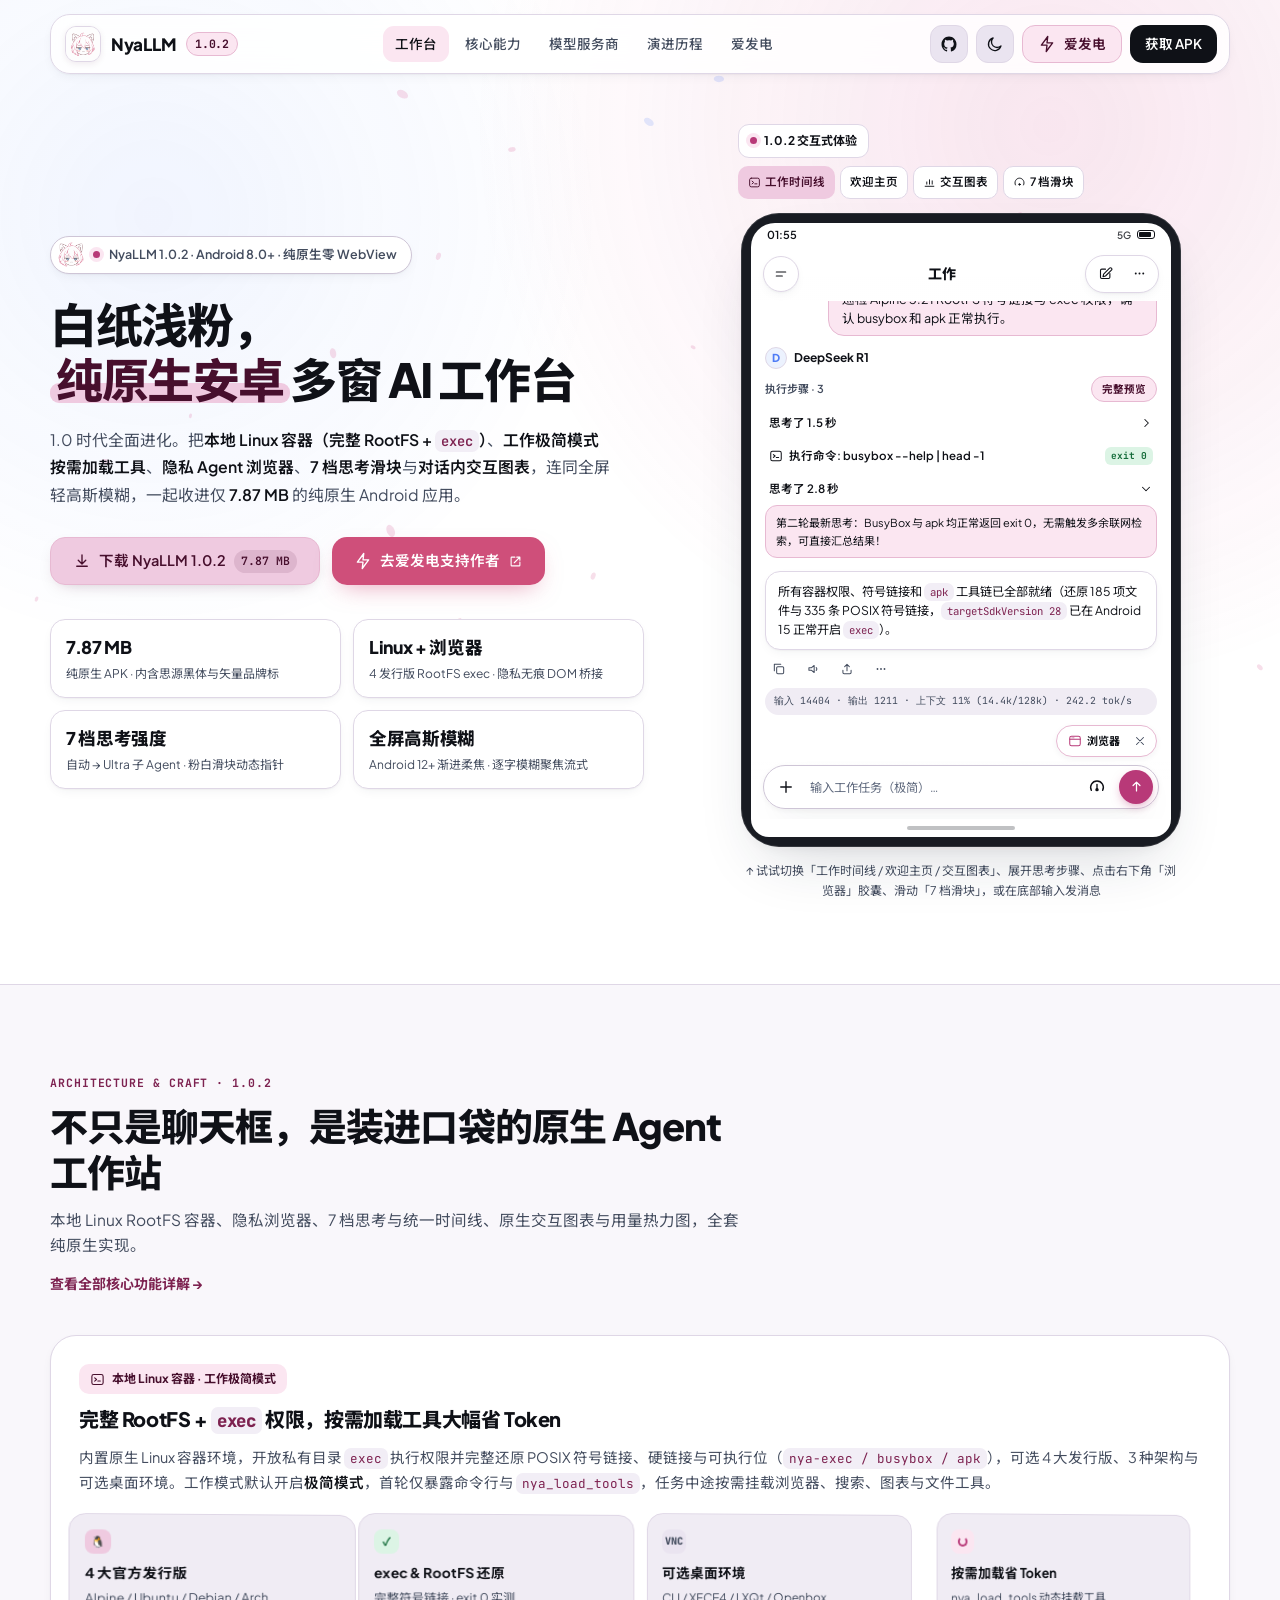
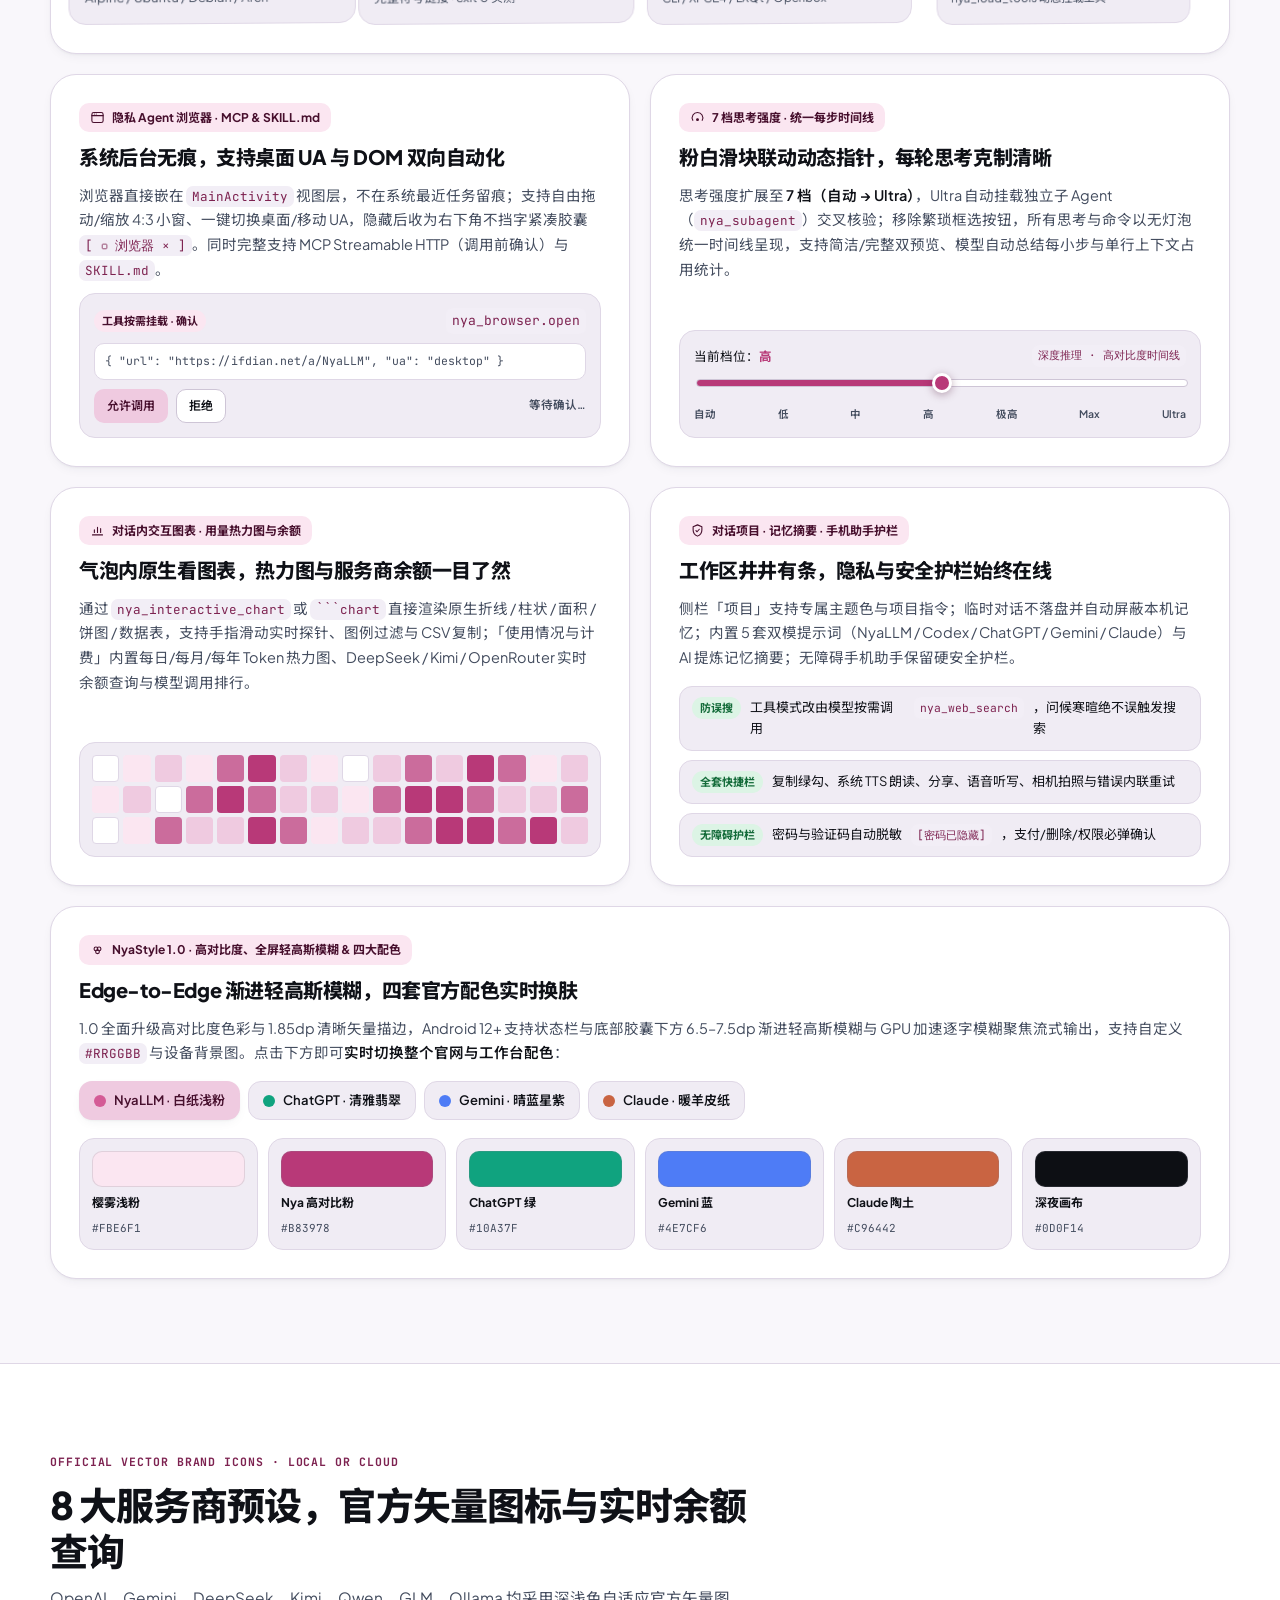
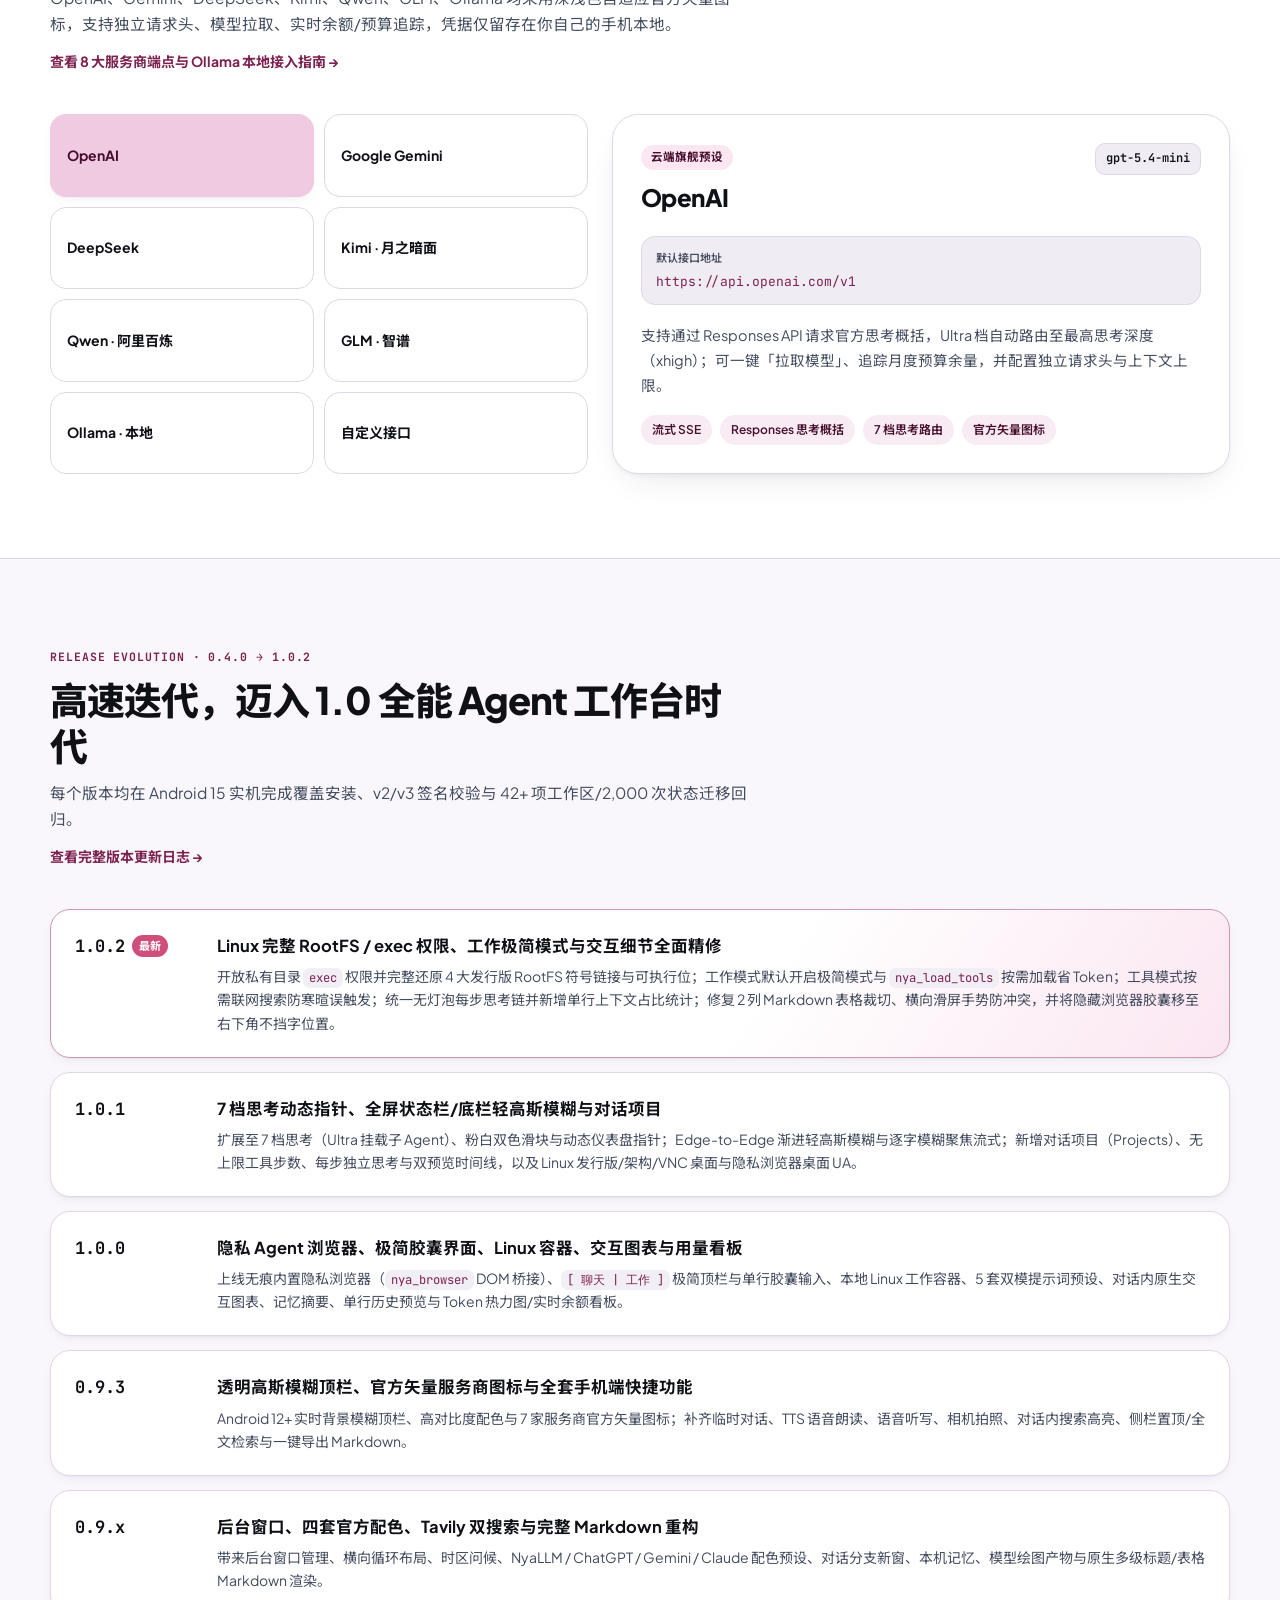
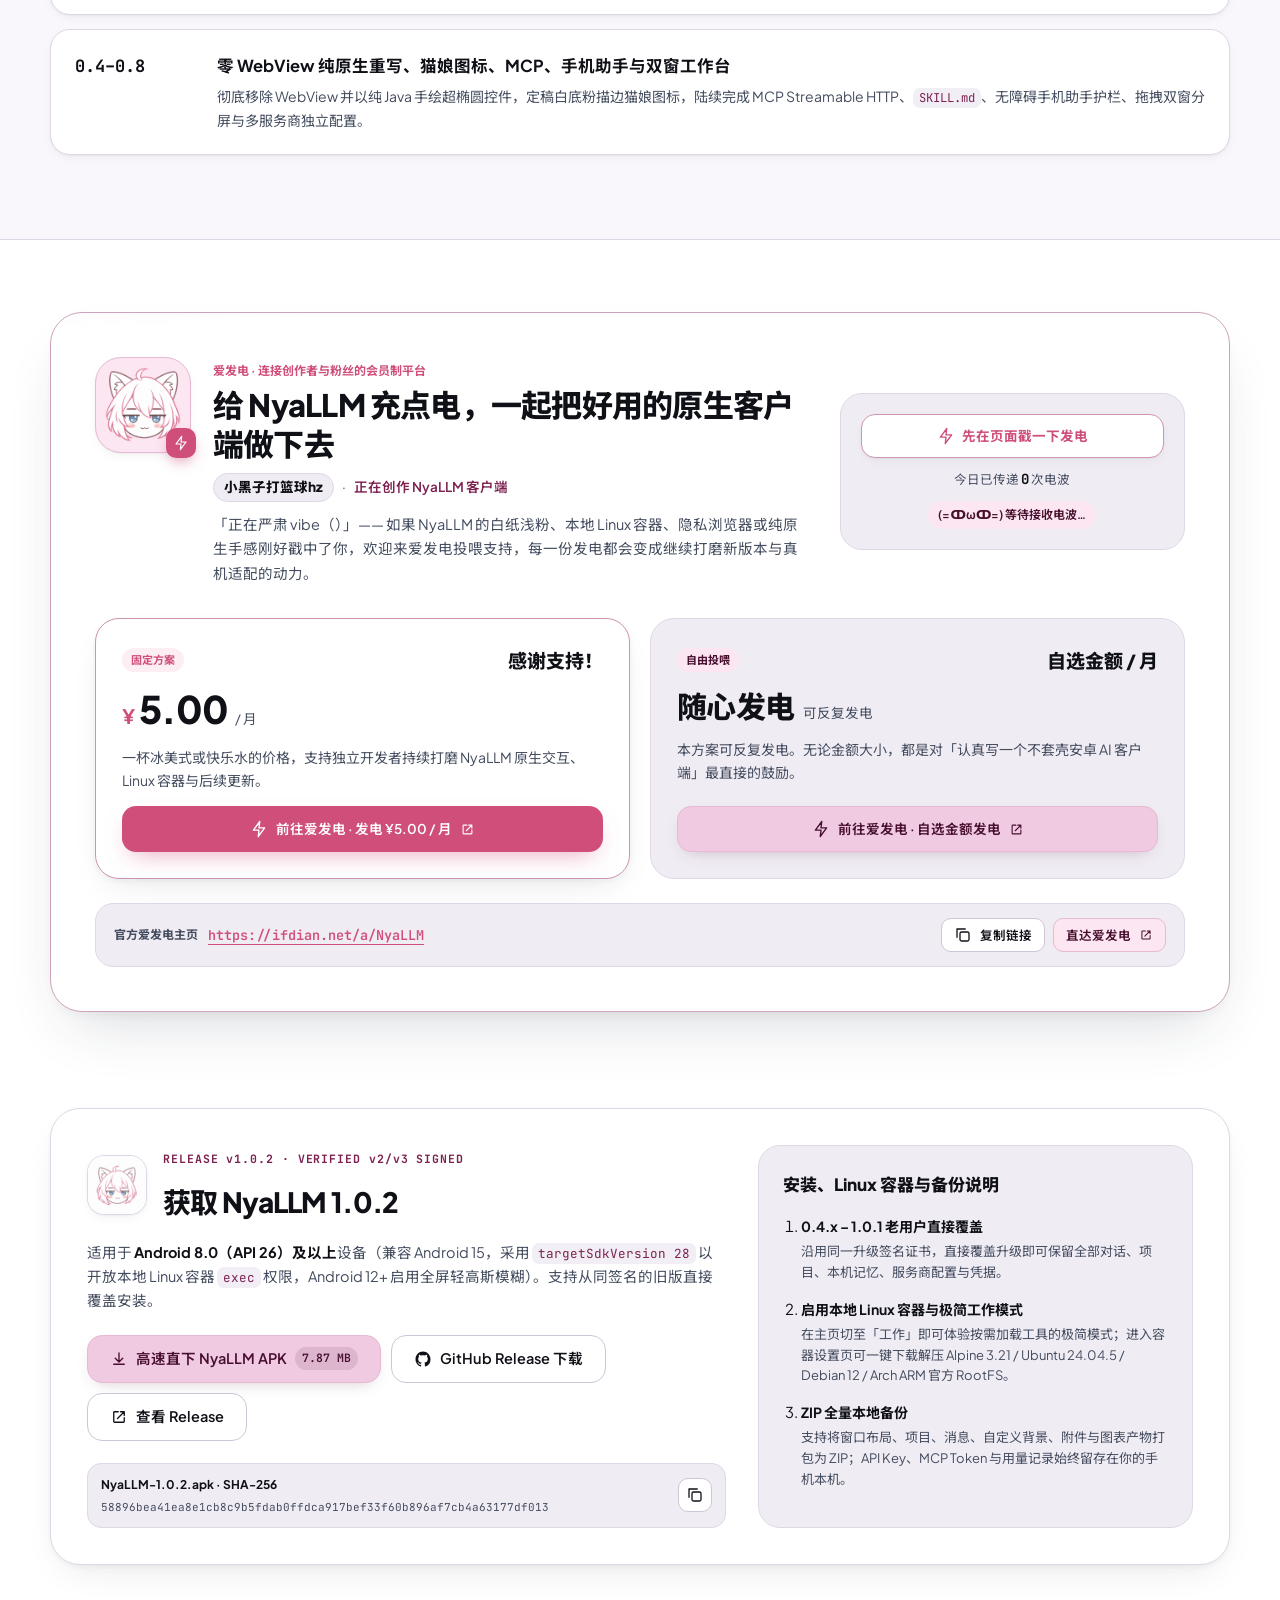
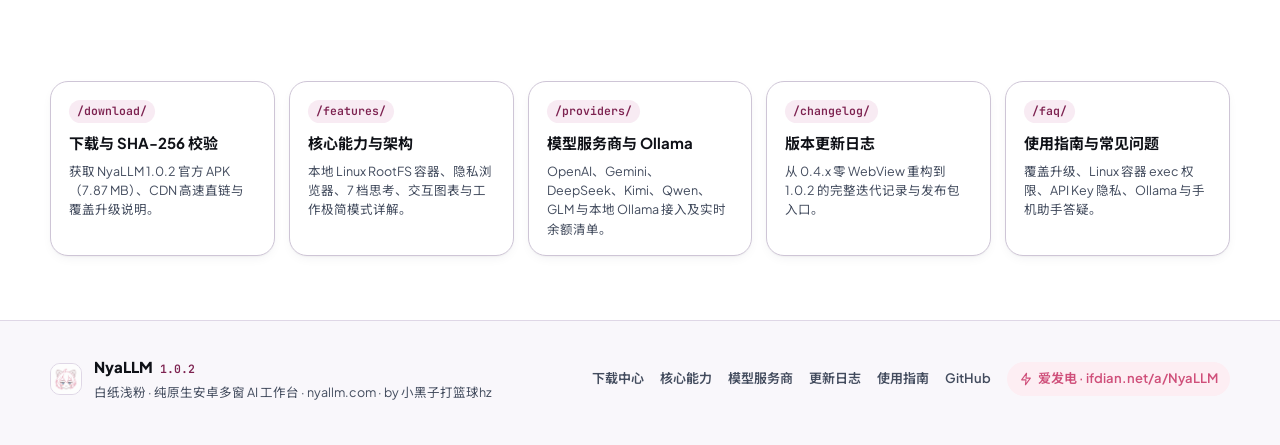
==== commit d2abc154: "Restore nyallm.com SEO/CDN setup and upgrade all 6 pages to NyaLLM 1.0.2" ====
--- a/index.html
+++ b/index.html
@@ -3,17 +3,106 @@
 <head>
   <meta charset="UTF-8" />
   <meta name="viewport" content="width=device-width, initial-scale=1.0" />
-  <title>NyaLLM 1.0.2 — 白纸浅粉，纯原生安卓多窗 AI 工作台</title>
-  <meta name="description" content="NyaLLM 1.0.2 官方网站。7.87 MB 纯原生零 WebView 安卓多窗 AI Agent 工作台，内置本地 Linux 容器（完整 RootFS 与 exec 权限）、工作极简模式按需加载工具、隐私 Agent 浏览器、7 档思考强度、对话内交互图表、对话项目与 Token 用量热力图。" />
-  <meta property="og:title" content="NyaLLM 1.0.2 — 纯原生安卓多窗 AI 工作台" />
-  <meta property="og:description" content="白纸浅粉，本地 Linux 容器、隐私 Agent 浏览器、7 档思考强度、统一每步时间线与对话内交互图表。Android 8.0+，仅 7.87 MB。" />
-  <meta property="og:image" content="assets/brand/nyallm-launcher.png" />
+  <title>NyaLLM 官网 — 白纸浅粉，纯原生安卓多窗 AI 工作台（v1.0.2 APK 下载）</title>
+  <meta name="description" content="NyaLLM 1.0.2 官方网站（nyallm.com）。7.87 MB 纯原生零 WebView 安卓多窗 AI Agent 工作台，内置本地 Linux 容器（完整 RootFS 与 exec 权限）、工作极简模式按需加载工具、隐私 Agent 浏览器、7 档思考强度、对话内交互图表、对话项目、Token 热力图与 8 大模型服务商，Android 8.0+ 免费下载。" />
+  <meta name="keywords" content="NyaLLM,NyaLLM官网,NyaLLM下载,NyaLLM APK,NyaLLM 1.0.2,安卓AI客户端,纯原生安卓AI工作台,零WebView,安卓Linux容器,隐私Agent浏览器,7档思考强度,对话内交互图表,Android MCP客户端,SKILL.md,DeepSeek安卓客户端,Gemini安卓客户端,Ollama安卓客户端,小黑子打篮球hz" />
+  <meta name="author" content="小黑子打篮球hz" />
+  <meta name="robots" content="index, follow, max-image-preview:large, max-snippet:-1, max-video-preview:-1" />
+  <link rel="canonical" href="https://nyallm.com/" />
+  <meta property="og:type" content="website" />
+  <meta property="og:locale" content="zh_CN" />
+  <meta property="og:site_name" content="NyaLLM" />
+  <meta property="og:url" content="https://nyallm.com/" />
+  <meta property="og:title" content="NyaLLM 官网 — 纯原生安卓多窗 AI 工作台（v1.0.2）" />
+  <meta property="og:description" content="白纸浅粉，本地 Linux 容器、工作极简模式、隐私 Agent 浏览器、7 档思考强度、对话内交互图表与用量热力图。Android 8.0+，仅 7.87 MB。" />
+  <meta property="og:image" content="https://nyallm.com/icon-512.png" />
+  <meta property="og:image:width" content="512" />
+  <meta property="og:image:height" content="512" />
+  <meta property="og:image:alt" content="NyaLLM 标志图标" />
+  <meta name="twitter:card" content="summary" />
+  <meta name="twitter:title" content="NyaLLM 官网 — 纯原生安卓多窗 AI 工作台（v1.0.2）" />
+  <meta name="twitter:description" content="7.87 MB 零 WebView 纯原生安卓多窗 AI 工作台，内置 Linux RootFS 容器、隐私浏览器、7 档思考强度与对话内交互图表。" />
+  <meta name="twitter:image" content="https://nyallm.com/icon-512.png" />
   <meta name="theme-color" content="#FFFFFF" />
-  <link rel="icon" type="image/png" href="assets/brand/nyallm-launcher.png" />
+  <link rel="icon" href="/favicon.ico" sizes="any" />
+  <link rel="icon" type="image/png" sizes="48x48" href="/favicon-48x48.png" />
+  <link rel="icon" type="image/png" sizes="32x32" href="/favicon-32x32.png" />
+  <link rel="icon" type="image/png" sizes="16x16" href="/favicon-16x16.png" />
+  <link rel="apple-touch-icon" sizes="180x180" href="/apple-touch-icon.png" />
+  <link rel="manifest" href="/site.webmanifest" />
   <link rel="preconnect" href="https://fonts.googleapis.com" />
   <link rel="preconnect" href="https://fonts.gstatic.com" crossorigin />
   <link href="https://fonts.googleapis.com/css2?family=JetBrains+Mono:wght@400;500;600&family=Noto+Sans+SC:wght@400;500;600;700&family=Plus+Jakarta+Sans:wght@500;600;700;800&display=swap" rel="stylesheet" />
   <link rel="stylesheet" href="styles.css" />
+  <link rel="stylesheet" href="subpage.css" />
+  <script type="application/ld+json">
+  {
+    "@context": "https://schema.org",
+    "@graph": [
+      {
+        "@type": "WebSite",
+        "@id": "https://nyallm.com/#website",
+        "url": "https://nyallm.com/",
+        "name": "NyaLLM",
+        "alternateName": ["NyaLLM 官网", "NyaLLM 安卓多窗 AI 工作台"],
+        "description": "白纸浅粉，7.87 MB 零 WebView 纯原生安卓多窗 AI Agent 工作台官方网站与 APK 发布页。",
+        "inLanguage": "zh-CN"
+      },
+      {
+        "@type": "Organization",
+        "@id": "https://nyallm.com/#organization",
+        "name": "NyaLLM",
+        "url": "https://nyallm.com/",
+        "logo": {
+          "@type": "ImageObject",
+          "url": "https://nyallm.com/icon-512.png",
+          "width": 512,
+          "height": 512
+        },
+        "sameAs": [
+          "https://github.com/xiaoheiHZ/NyaLLM",
+          "https://ifdian.net/a/NyaLLM"
+        ]
+      },
+      {
+        "@type": "SoftwareApplication",
+        "@id": "https://nyallm.com/#app",
+        "name": "NyaLLM",
+        "applicationCategory": "ProductivityApplication",
+        "operatingSystem": "Android 8.0+",
+        "softwareVersion": "1.0.2",
+        "fileSize": "7.87 MB",
+        "url": "https://nyallm.com/",
+        "downloadUrl": "https://nyallm.com/download/",
+        "installUrl": "https://nyallm.com/downloads/NyaLLM-1.0.2.apk",
+        "image": "https://nyallm.com/icon-512.png",
+        "description": "纯 Java 编写、零 WebView 的原生安卓多窗 AI Agent 工作台，内置本地 Linux RootFS 容器（支持 exec）、工作极简模式按需加载工具、隐私 Agent 浏览器、7 档思考强度、对话内交互图表、对话项目、用量热力图与 8 大模型服务商。",
+        "author": {
+          "@type": "Person",
+          "name": "小黑子打篮球hz",
+          "url": "https://github.com/xiaoheiHZ"
+        },
+        "offers": {
+          "@type": "Offer",
+          "price": "0",
+          "priceCurrency": "CNY"
+        }
+      },
+      {
+        "@type": "ItemList",
+        "@id": "https://nyallm.com/#sitenav",
+        "name": "NyaLLM 站内栏目导航",
+        "itemListElement": [
+          { "@type": "SiteNavigationElement", "position": 1, "name": "下载中心（APK 与校验）", "url": "https://nyallm.com/download/" },
+          { "@type": "SiteNavigationElement", "position": 2, "name": "核心功能与多窗架构", "url": "https://nyallm.com/features/" },
+          { "@type": "SiteNavigationElement", "position": 3, "name": "8 大模型服务商与 Ollama", "url": "https://nyallm.com/providers/" },
+          { "@type": "SiteNavigationElement", "position": 4, "name": "版本更新日志", "url": "https://nyallm.com/changelog/" },
+          { "@type": "SiteNavigationElement", "position": 5, "name": "使用指南与常见问题", "url": "https://nyallm.com/faq/" }
+        ]
+      }
+    ]
+  }
+  </script>
 </head>
 <body>
   <!-- Hidden SVG Sprite faithful to NyaStyle.Glyph (1.8px crisp rounded stroke) -->
@@ -217,7 +306,7 @@
           </p>
 
           <div class="hero-cta-row">
-            <a href="https://github.com/xiaoheiHZ/NyaLLM/releases/download/v1.0.2/NyaLLM-1.0.2.apk" class="btn btn-primary btn-lg">
+            <a href="downloads/NyaLLM-1.0.2.apk" download="NyaLLM-1.0.2.apk" class="btn btn-primary btn-lg">
               <svg class="ic"><use href="#g-download" /></svg>
               <span>下载 NyaLLM 1.0.2</span>
               <span class="btn-meta">7.87 MB</span>
@@ -510,6 +599,7 @@
           <span class="eyebrow">ARCHITECTURE &amp; CRAFT · 1.0.2</span>
           <h2 class="section-title">不只是聊天框，是装进口袋的原生 Agent 工作站</h2>
           <p class="section-sub">本地 Linux RootFS 容器、隐私浏览器、7 档思考与统一时间线、原生交互图表与用量热力图，全套纯原生实现。</p>
+          <a href="/features/" class="section-more-link">查看全部核心功能详解 →</a>
         </div>
 
         <div class="bento-grid">
@@ -697,6 +787,7 @@
           <span class="eyebrow">OFFICIAL VECTOR BRAND ICONS · LOCAL OR CLOUD</span>
           <h2 class="section-title">8 大服务商预设，官方矢量图标与实时余额查询</h2>
           <p class="section-sub">OpenAI、Gemini、DeepSeek、Kimi、Qwen、GLM、Ollama 均采用深浅色自适应官方矢量图标，支持独立请求头、模型拉取、实时余额/预算追踪，凭据仅留存在你自己的手机本地。</p>
+          <a href="/providers/" class="section-more-link">查看 8 大服务商端点与 Ollama 本地接入指南 →</a>
         </div>
 
         <div class="providers-shell reveal">
@@ -746,6 +837,7 @@
           <span class="eyebrow">RELEASE EVOLUTION · 0.4.0 → 1.0.2</span>
           <h2 class="section-title">高速迭代，迈入 1.0 全能 Agent 工作台时代</h2>
           <p class="section-sub">每个版本均在 Android 15 实机完成覆盖安装、v2/v3 签名校验与 42+ 项工作区/2,000 次状态迁移回归。</p>
+          <a href="/changelog/" class="section-more-link">查看完整版本更新日志 →</a>
         </div>
 
         <div class="timeline-grid reveal">
@@ -917,17 +1009,17 @@
               适用于 <strong>Android 8.0（API 26）及以上</strong>设备（兼容 Android 15，采用 <code>targetSdkVersion 28</code> 以开放本地 Linux 容器 <code>exec</code> 权限，Android 12+ 启用全屏轻高斯模糊）。支持从同签名的旧版直接覆盖安装。
             </p>
             <div class="dl-actions">
-              <a href="https://github.com/xiaoheiHZ/NyaLLM/releases/download/v1.0.2/NyaLLM-1.0.2.apk" class="btn btn-primary btn-lg">
+              <a href="downloads/NyaLLM-1.0.2.apk" download="NyaLLM-1.0.2.apk" class="btn btn-primary btn-lg">
                 <svg class="ic"><use href="#g-download" /></svg>
-                <span>GitHub Release 下载 APK</span>
+                <span>高速直下 NyaLLM APK</span>
                 <span class="btn-meta">7.87 MB</span>
               </a>
-              <a href="downloads/NyaLLM-1.0.2.apk" download="NyaLLM-1.0.2.apk" class="btn btn-subtle btn-lg">
-                <svg class="ic"><use href="#g-download" /></svg>
-                <span>站点镜像直下</span>
+              <a href="https://github.com/xiaoheiHZ/NyaLLM/releases/download/v1.0.2/NyaLLM-1.0.2.apk" class="btn btn-subtle btn-lg">
+                <svg class="ic"><use href="#g-github" /></svg>
+                <span>GitHub Release 下载</span>
               </a>
               <a href="https://github.com/xiaoheiHZ/NyaLLM/releases/tag/v1.0.2" target="_blank" rel="noopener noreferrer" class="btn btn-subtle btn-lg">
-                <svg class="ic"><use href="#g-github" /></svg>
+                <svg class="ic"><use href="#g-external" /></svg>
                 <span>查看 Release</span>
               </a>
             </div>
@@ -965,6 +1057,41 @@
         </div>
       </div>
     </section>
+
+    <!-- ================================================================
+         SECTION 7: SITE DIRECTORY HUB (5 SUBPAGES)
+         ================================================================ -->
+    <section class="directory-strip-section">
+      <div class="container">
+        <div class="directory-strip reveal">
+          <a href="/download/" class="dir-card">
+            <span class="dir-path">/download/</span>
+            <h3 class="dir-title">下载与 SHA-256 校验</h3>
+            <p class="dir-desc">获取 NyaLLM 1.0.2 官方 APK（7.87 MB）、CDN 高速直链与覆盖升级说明。</p>
+          </a>
+          <a href="/features/" class="dir-card">
+            <span class="dir-path">/features/</span>
+            <h3 class="dir-title">核心能力与架构</h3>
+            <p class="dir-desc">本地 Linux RootFS 容器、隐私浏览器、7 档思考、交互图表与工作极简模式详解。</p>
+          </a>
+          <a href="/providers/" class="dir-card">
+            <span class="dir-path">/providers/</span>
+            <h3 class="dir-title">模型服务商与 Ollama</h3>
+            <p class="dir-desc">OpenAI、Gemini、DeepSeek、Kimi、Qwen、GLM 与本地 Ollama 接入及实时余额清单。</p>
+          </a>
+          <a href="/changelog/" class="dir-card">
+            <span class="dir-path">/changelog/</span>
+            <h3 class="dir-title">版本更新日志</h3>
+            <p class="dir-desc">从 0.4.x 零 WebView 重构到 1.0.2 的完整迭代记录与发布包入口。</p>
+          </a>
+          <a href="/faq/" class="dir-card">
+            <span class="dir-path">/faq/</span>
+            <h3 class="dir-title">使用指南与常见问题</h3>
+            <p class="dir-desc">覆盖升级、Linux 容器 exec 权限、API Key 隐私、Ollama 与手机助手答疑。</p>
+          </a>
+        </div>
+      </div>
+    </section>
   </main>
 
   <!-- Footer -->
@@ -974,14 +1101,15 @@
         <img src="assets/brand/nyallm-launcher.png" alt="NyaLLM 图标" width="32" height="32" class="footer-icon" />
         <div>
           <div class="footer-name">NyaLLM <span>1.0.2</span></div>
-          <p class="footer-note">白纸浅粉 · 纯原生安卓多窗 AI 工作台 · by 小黑子打篮球hz</p>
+          <p class="footer-note">白纸浅粉 · 纯原生安卓多窗 AI 工作台 · nyallm.com · by 小黑子打篮球hz</p>
         </div>
       </div>
       <div class="footer-links">
-        <a href="#workbench">工作台</a>
-        <a href="#features">核心能力</a>
-        <a href="#providers">服务商</a>
-        <a href="#download">下载校验</a>
+        <a href="/download/">下载中心</a>
+        <a href="/features/">核心能力</a>
+        <a href="/providers/">模型服务商</a>
+        <a href="/changelog/">更新日志</a>
+        <a href="/faq/">使用指南</a>
         <a href="https://github.com/xiaoheiHZ/NyaLLM" target="_blank" rel="noopener noreferrer">GitHub</a>
         <a href="https://ifdian.net/a/NyaLLM" target="_blank" rel="noopener noreferrer" class="footer-ifdian">
           <svg class="ic ic-xs"><use href="#g-bolt" /></svg>
--- a/subpage.css
+++ b/subpage.css
@@ -0,0 +1,327 @@
+/* ==========================================================================
+   NyaLLM Subdirectory Pages & Directory Strip — NyaStyle Extension
+   ========================================================================== */
+
+.directory-strip-section {
+  padding: 20px 0 64px;
+}
+
+.directory-strip {
+  display: grid;
+  grid-template-columns: repeat(5, minmax(0, 1fr));
+  gap: 14px;
+}
+
+.dir-card {
+  display: flex;
+  flex-direction: column;
+  gap: 6px;
+  padding: 18px 18px 16px;
+  border-radius: var(--r-card);
+  background: var(--surface);
+  border: 1px solid var(--line);
+  box-shadow: var(--shadow-sm);
+  text-decoration: none;
+  color: var(--ink);
+  transition: transform 180ms var(--ease-nya), border-color 180ms var(--ease-nya), box-shadow 180ms var(--ease-nya);
+}
+
+.dir-card:hover {
+  transform: translateY(-2px);
+  border-color: var(--primary-hover);
+  box-shadow: var(--shadow-md);
+}
+
+.dir-path {
+  font-family: var(--font-mono);
+  font-size: 11.5px;
+  font-weight: 600;
+  color: var(--link);
+  background: var(--accent-wash);
+  padding: 2px 8px;
+  border-radius: 99px;
+  width: fit-content;
+}
+
+.dir-title {
+  font-size: 15px;
+  font-weight: 700;
+  color: var(--ink);
+  margin: 2px 0 0;
+}
+
+.dir-desc {
+  font-size: 12.5px;
+  line-height: 1.55;
+  color: var(--muted);
+  margin: 0;
+}
+
+/* Subdirectory Page Layout */
+.sub-hero {
+  padding: 36px 0 32px;
+  border-bottom: 1px solid var(--line);
+  background: linear-gradient(180deg, var(--accent-wash) 0%, transparent 100%);
+}
+
+.breadcrumbs {
+  display: flex;
+  flex-wrap: wrap;
+  align-items: center;
+  gap: 8px;
+  font-size: 13px;
+  color: var(--muted);
+  margin-bottom: 18px;
+}
+
+.breadcrumbs a {
+  color: var(--link);
+  text-decoration: none;
+  font-weight: 600;
+}
+
+.breadcrumbs a:hover {
+  text-decoration: underline;
+}
+
+.breadcrumbs .bc-sep {
+  opacity: 0.55;
+}
+
+.sub-hero-title {
+  font-size: clamp(28px, 4.2vw, 44px);
+  line-height: 1.18;
+  letter-spacing: -0.025em;
+  margin: 8px 0 14px;
+  color: var(--ink);
+}
+
+.sub-hero-lead {
+  max-width: 760px;
+  font-size: 16px;
+  line-height: 1.72;
+  color: var(--muted);
+  margin: 0 0 22px;
+}
+
+.sub-hero-actions {
+  display: flex;
+  flex-wrap: wrap;
+  gap: 12px;
+  align-items: center;
+}
+
+.sub-body {
+  padding: 44px 0 72px;
+}
+
+.sub-grid-2 {
+  display: grid;
+  grid-template-columns: repeat(2, minmax(0, 1fr));
+  gap: 20px;
+}
+
+.sub-grid-3 {
+  display: grid;
+  grid-template-columns: repeat(3, minmax(0, 1fr));
+  gap: 18px;
+}
+
+.sub-card {
+  background: var(--surface);
+  border: 1px solid var(--line);
+  border-radius: var(--r-card);
+  padding: 24px;
+  box-shadow: var(--shadow-sm);
+}
+
+.sub-card h2,
+.sub-card h3 {
+  margin: 0 0 10px;
+  font-size: 19px;
+  line-height: 1.35;
+  color: var(--ink);
+}
+
+.sub-card p {
+  margin: 0 0 12px;
+  font-size: 14.5px;
+  line-height: 1.72;
+  color: var(--muted);
+}
+
+.sub-card p:last-child {
+  margin-bottom: 0;
+}
+
+.sub-card ul,
+.sub-card ol {
+  margin: 10px 0 0;
+  padding-left: 20px;
+  color: var(--muted);
+  font-size: 14.5px;
+  line-height: 1.75;
+}
+
+.sub-card li + li {
+  margin-top: 6px;
+}
+
+.sub-card code {
+  font-family: var(--font-mono);
+  font-size: 0.9em;
+  background: var(--tinted);
+  color: var(--link);
+  padding: 2px 6px;
+  border-radius: 6px;
+}
+
+.sub-badge {
+  display: inline-flex;
+  align-items: center;
+  gap: 6px;
+  padding: 4px 10px;
+  border-radius: 99px;
+  background: var(--pink-wash);
+  color: var(--primary-ink);
+  font-size: 12px;
+  font-weight: 700;
+  margin-bottom: 12px;
+}
+
+.sub-section-title {
+  font-size: 24px;
+  line-height: 1.3;
+  margin: 44px 0 18px;
+  color: var(--ink);
+}
+
+.sub-section-title:first-child {
+  margin-top: 0;
+}
+
+.spec-table-wrap {
+  overflow-x: auto;
+  border-radius: var(--r-card);
+  border: 1px solid var(--line);
+  background: var(--surface);
+  box-shadow: var(--shadow-sm);
+}
+
+.spec-table {
+  width: 100%;
+  border-collapse: collapse;
+  font-size: 14px;
+  text-align: left;
+}
+
+.spec-table th,
+.spec-table td {
+  padding: 14px 16px;
+  border-bottom: 1px solid var(--line);
+  vertical-align: top;
+}
+
+.spec-table th {
+  background: var(--grouped);
+  font-weight: 700;
+  color: var(--ink);
+  white-space: nowrap;
+}
+
+.spec-table tr:last-child td {
+  border-bottom: none;
+}
+
+.spec-table td {
+  color: var(--muted);
+  line-height: 1.6;
+}
+
+.spec-table td strong {
+  color: var(--ink);
+}
+
+.spec-table code {
+  font-family: var(--font-mono);
+  font-size: 12.5px;
+  background: var(--tinted);
+  color: var(--link);
+  padding: 2px 6px;
+  border-radius: 6px;
+  word-break: break-all;
+}
+
+.faq-list {
+  display: flex;
+  flex-direction: column;
+  gap: 14px;
+}
+
+.faq-item {
+  background: var(--surface);
+  border: 1px solid var(--line);
+  border-radius: var(--r-card);
+  padding: 20px 24px;
+  box-shadow: var(--shadow-sm);
+}
+
+.faq-item h2 {
+  margin: 0 0 8px;
+  font-size: 17.5px;
+  line-height: 1.4;
+  color: var(--ink);
+}
+
+.faq-item p {
+  margin: 0;
+  font-size: 14.5px;
+  line-height: 1.75;
+  color: var(--muted);
+}
+
+.faq-item code {
+  font-family: var(--font-mono);
+  font-size: 0.9em;
+  background: var(--tinted);
+  color: var(--link);
+  padding: 2px 6px;
+  border-radius: 6px;
+}
+
+.section-more-link {
+  display: inline-flex;
+  align-items: center;
+  gap: 6px;
+  margin-top: 14px;
+  font-size: 14px;
+  font-weight: 700;
+  color: var(--link);
+  text-decoration: none;
+}
+
+.section-more-link:hover {
+  text-decoration: underline;
+}
+
+.nav-links a.is-current {
+  color: var(--ink);
+  background: var(--pink-wash);
+}
+
+@media (max-width: 1040px) {
+  .directory-strip {
+    grid-template-columns: repeat(3, minmax(0, 1fr));
+  }
+  .sub-grid-3 {
+    grid-template-columns: repeat(2, minmax(0, 1fr));
+  }
+}
+
+@media (max-width: 720px) {
+  .directory-strip,
+  .sub-grid-2,
+  .sub-grid-3 {
+    grid-template-columns: 1fr;
+  }
+}
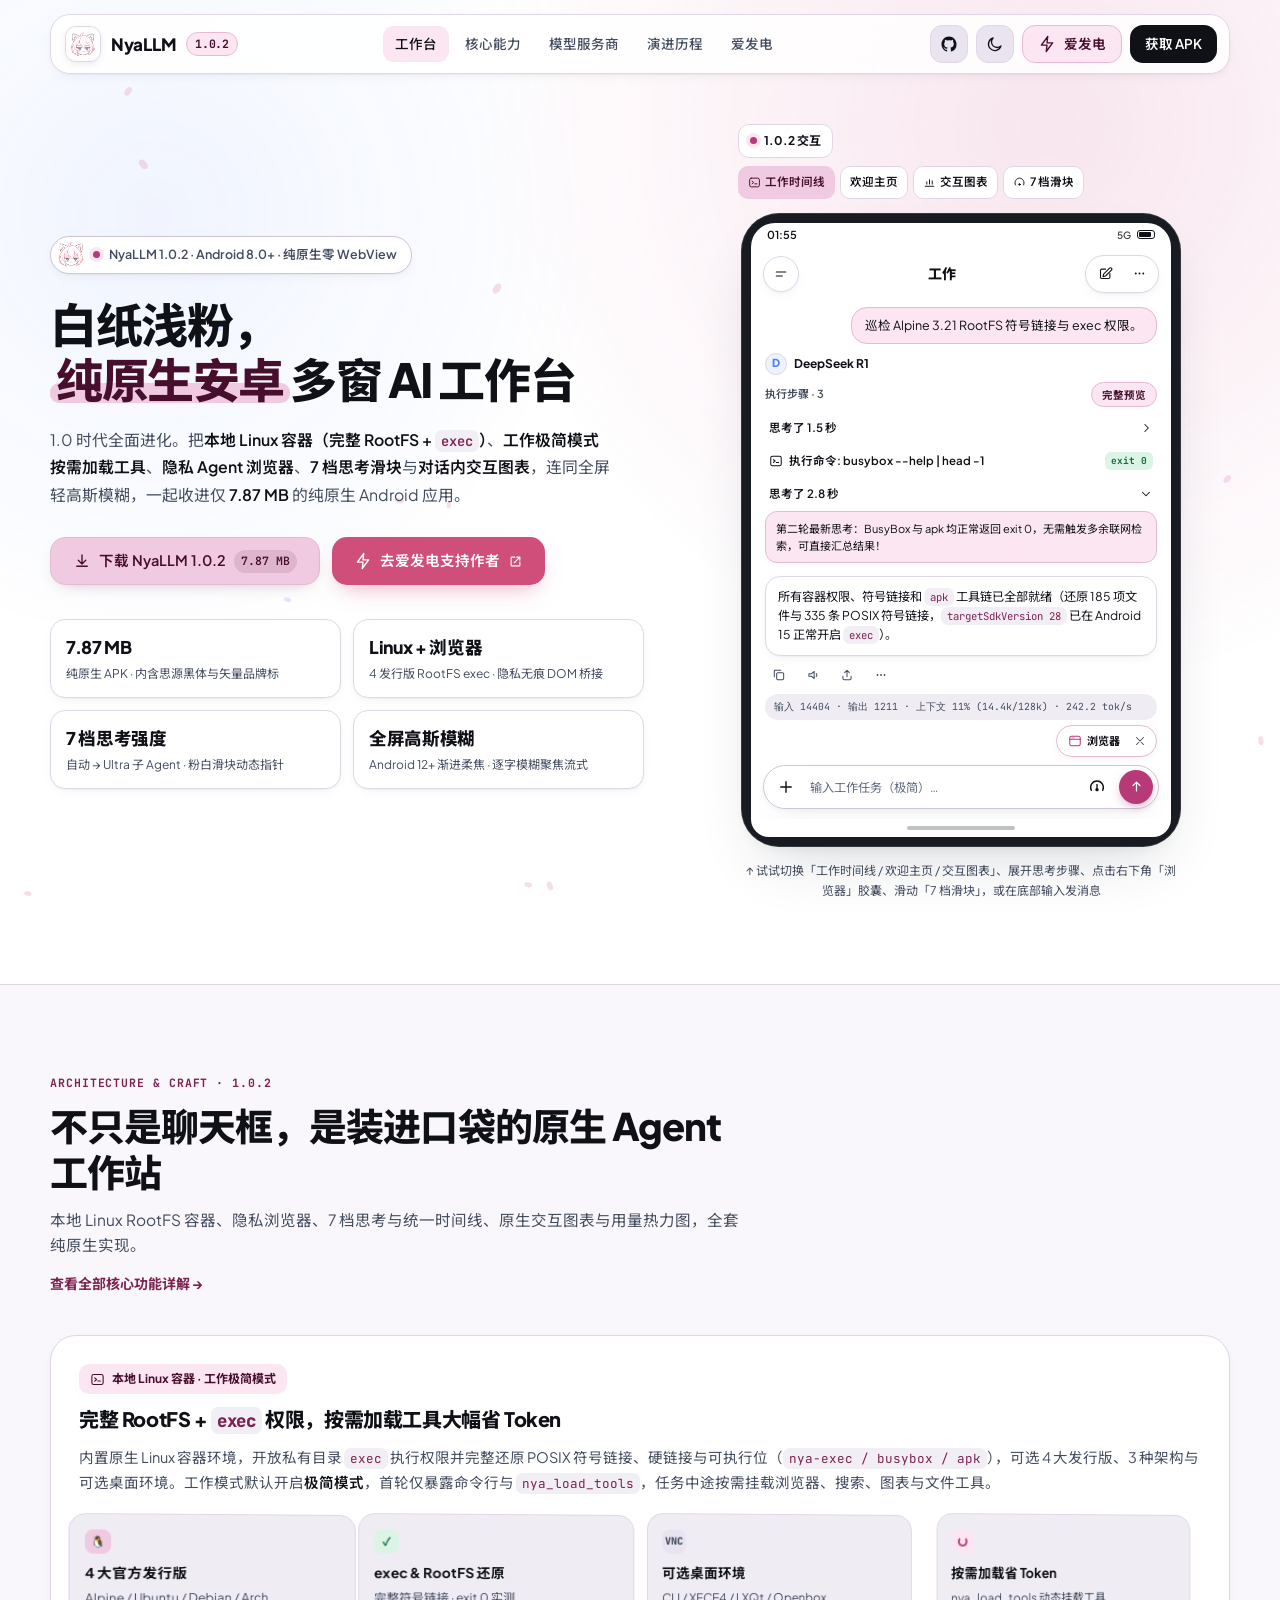
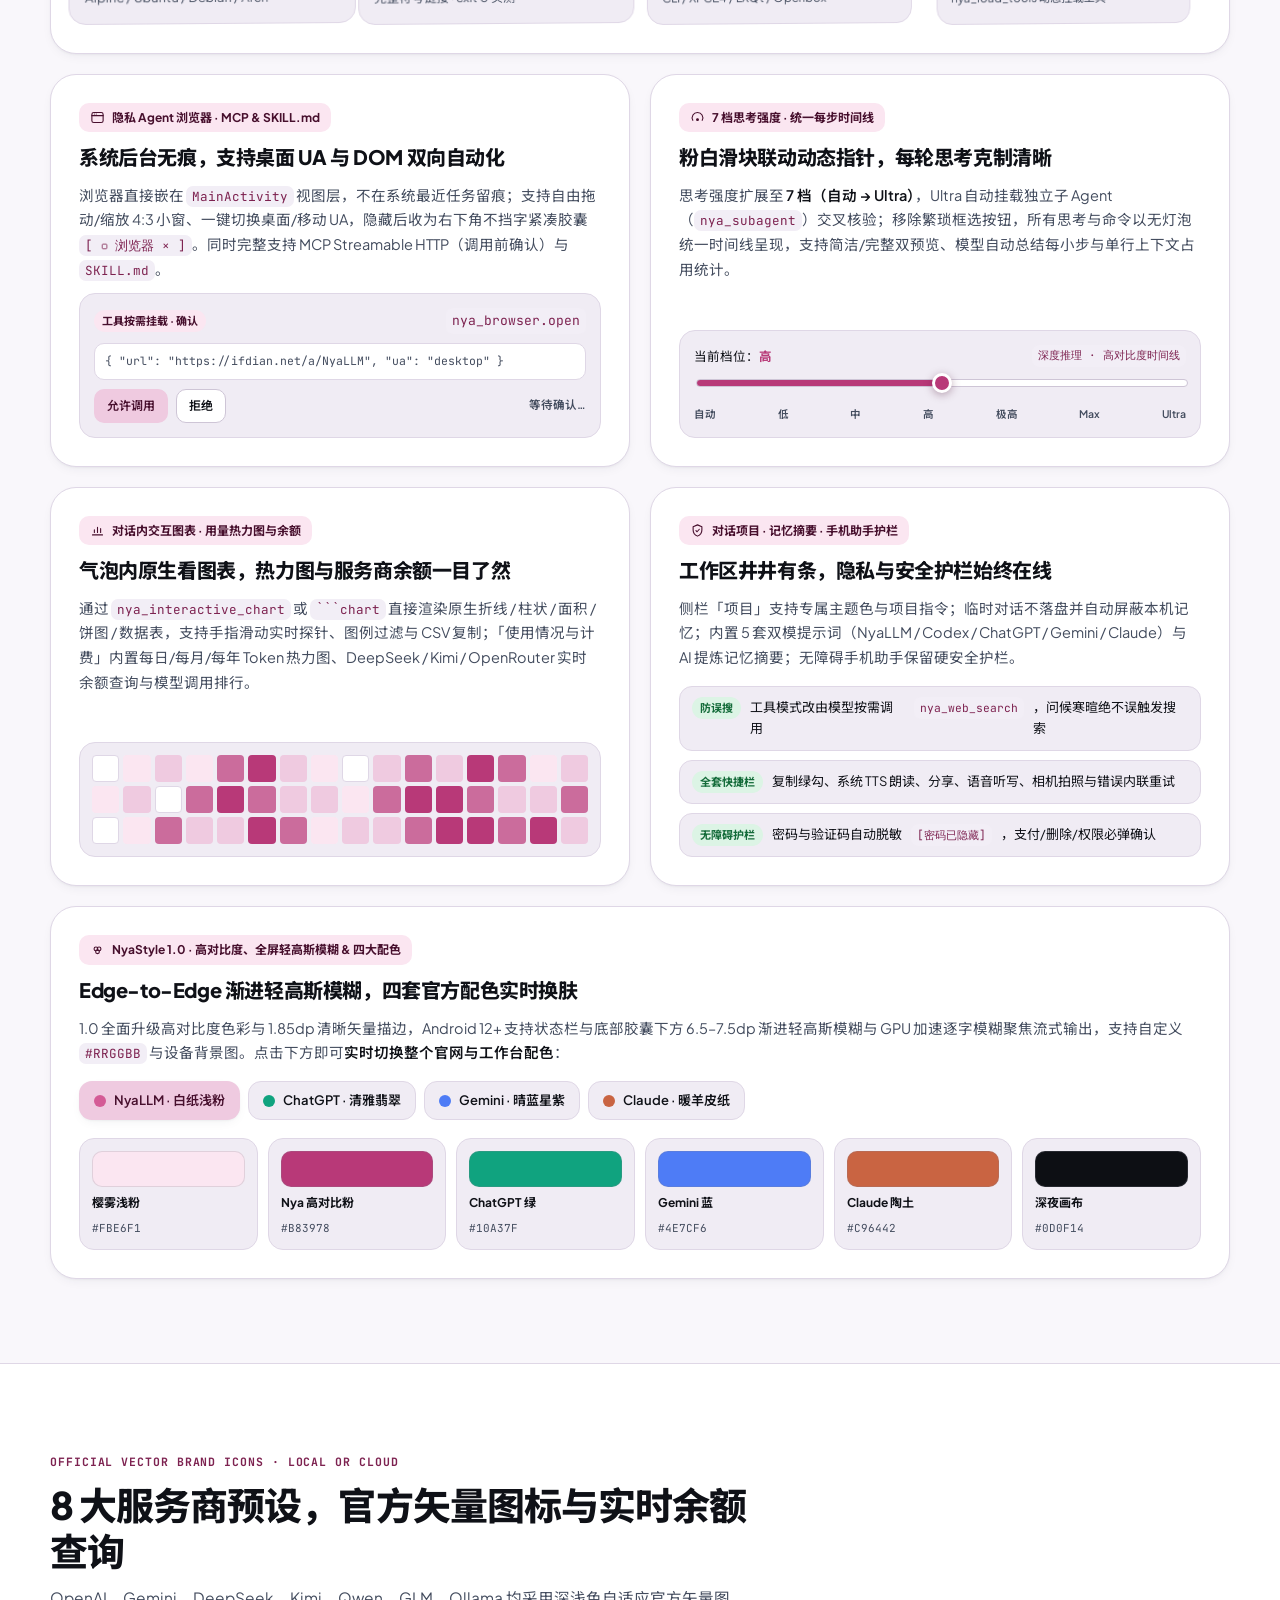
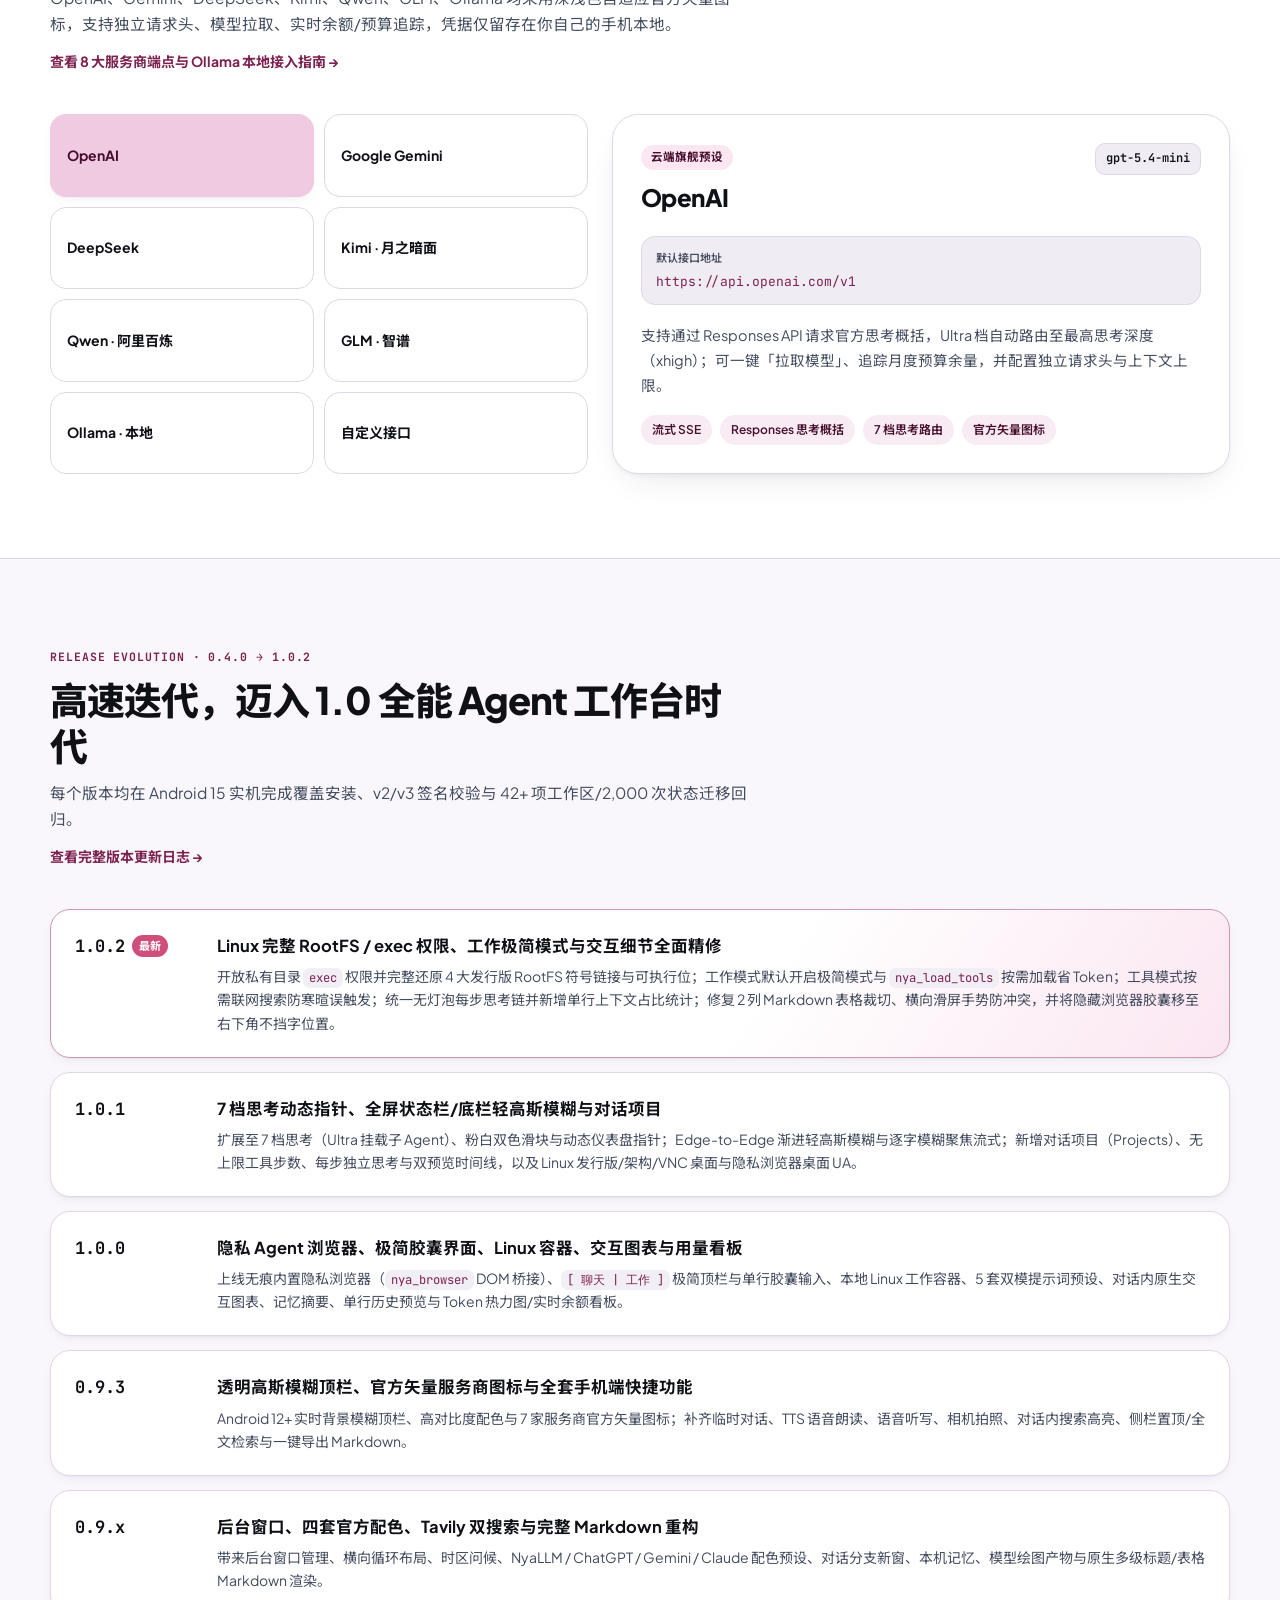
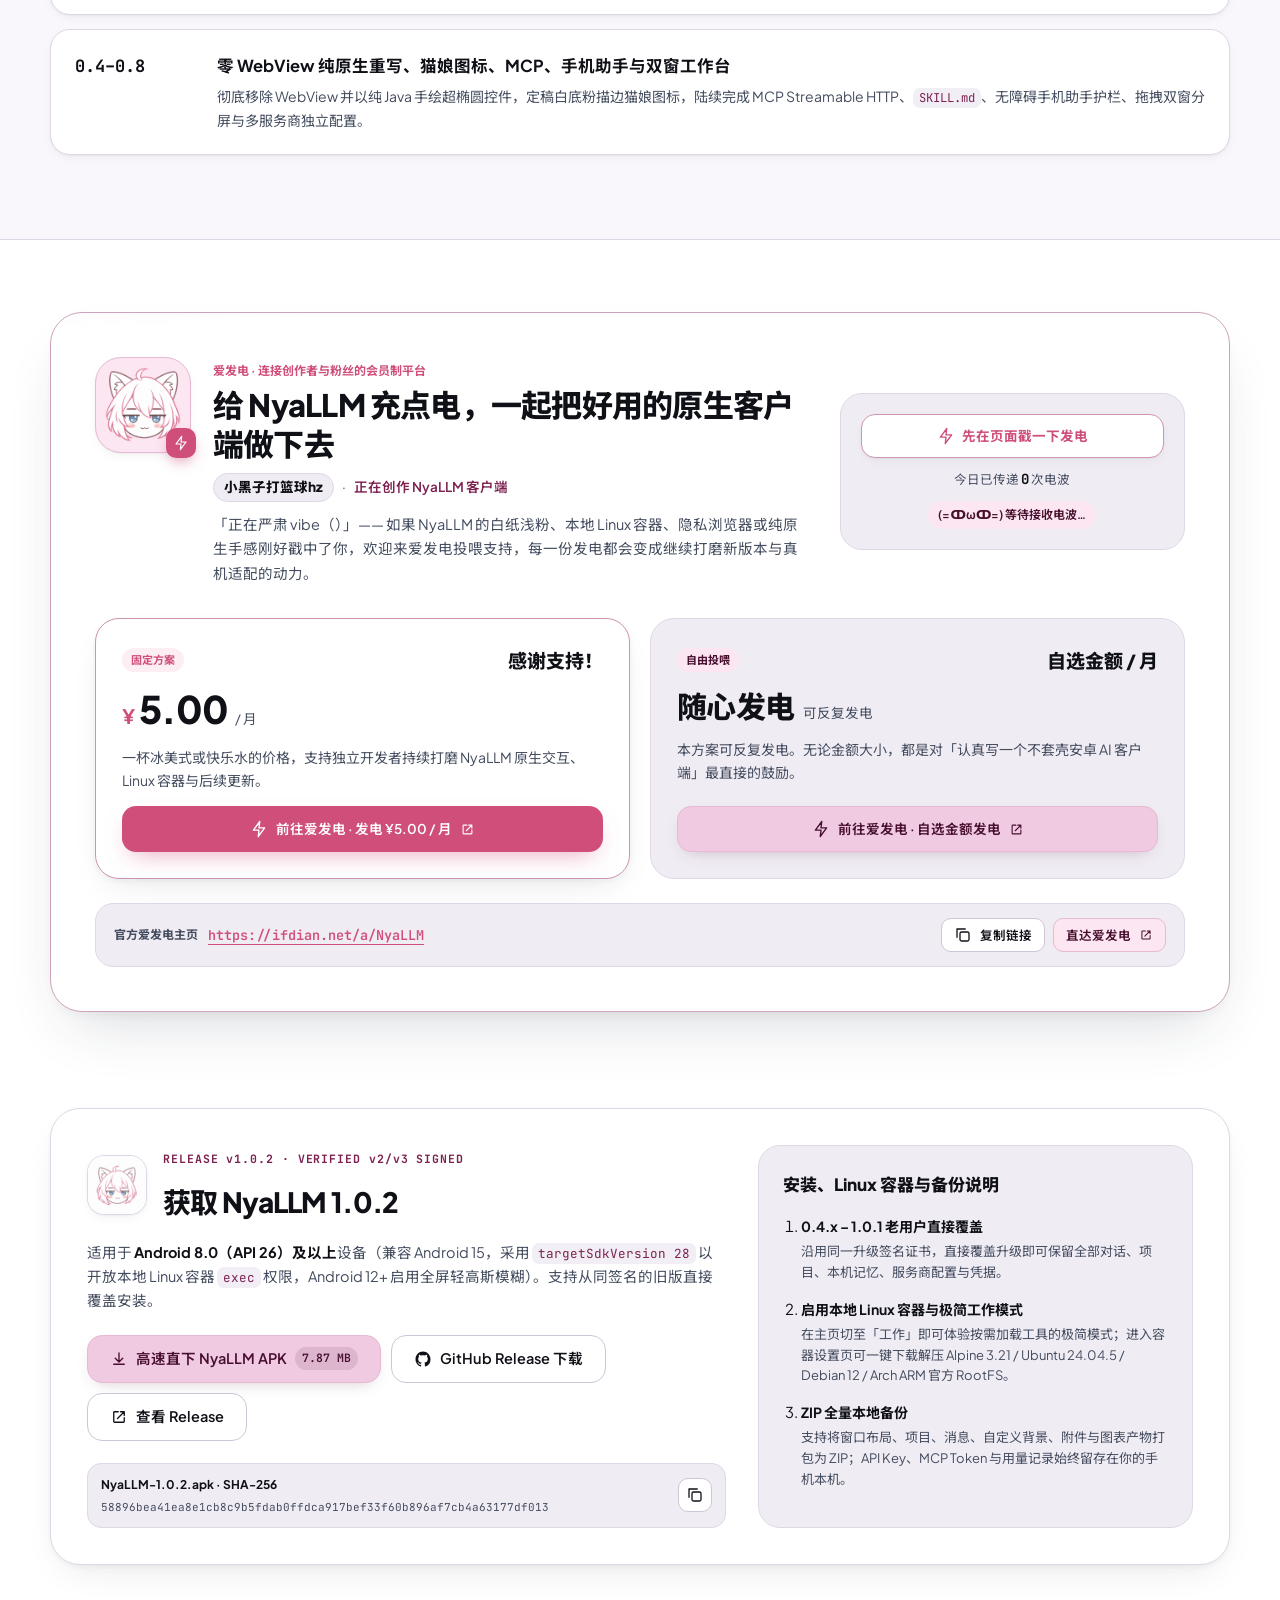
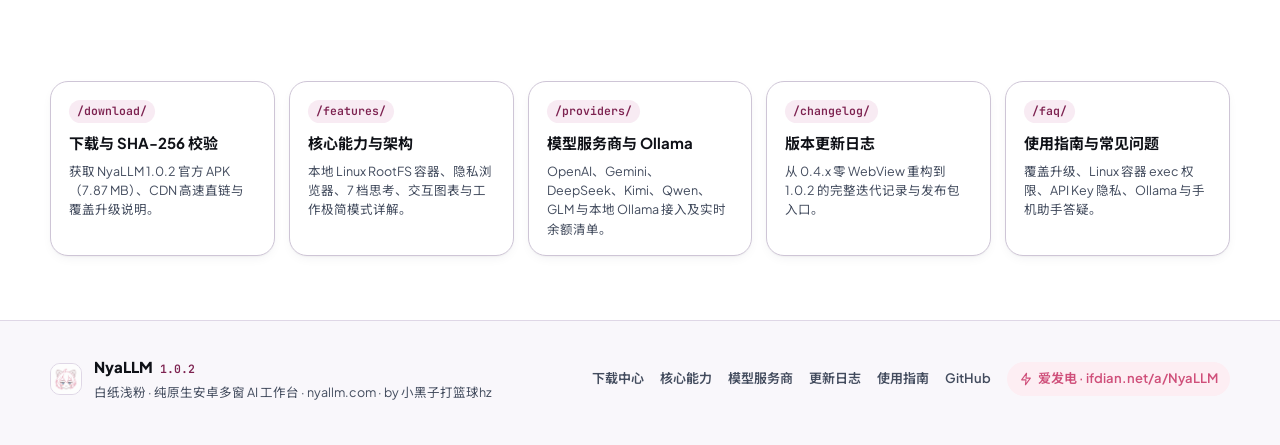
==== commit b377fdba: "Polish 1.0.2 hero phone mockup spacing and toolbar alignment" ====
--- a/index.html
+++ b/index.html
@@ -344,7 +344,7 @@
           <div class="stage-controls" role="toolbar" aria-label="1.0.2 交互工作台控制栏">
             <span class="stage-live-badge">
               <span class="pulse-dot"></span>
-              <span>1.0.2 交互式体验</span>
+              <span>1.0.2 交互</span>
             </span>
             <div class="stage-quick-actions">
               <button type="button" class="chip-action is-active" id="btn-scene-work">
--- a/styles.css
+++ b/styles.css
@@ -540,8 +540,8 @@
 .chat-102 { flex: 1; min-height: 0; display: flex; flex-direction: column; overflow: hidden; }
 .chat-102[hidden] { display: none; }
 .pane-messages-102 {
-  flex: 1; min-height: 0; overflow-y: auto; padding: 6px 14px 44px;
-  display: flex; flex-direction: column; gap: 11px; scrollbar-width: thin;
+  flex: 1; min-height: 0; overflow-y: auto; padding: 6px 14px 54px;
+  display: flex; flex-direction: column; gap: 9px; scrollbar-width: thin;
 }
 
 .msg-user {
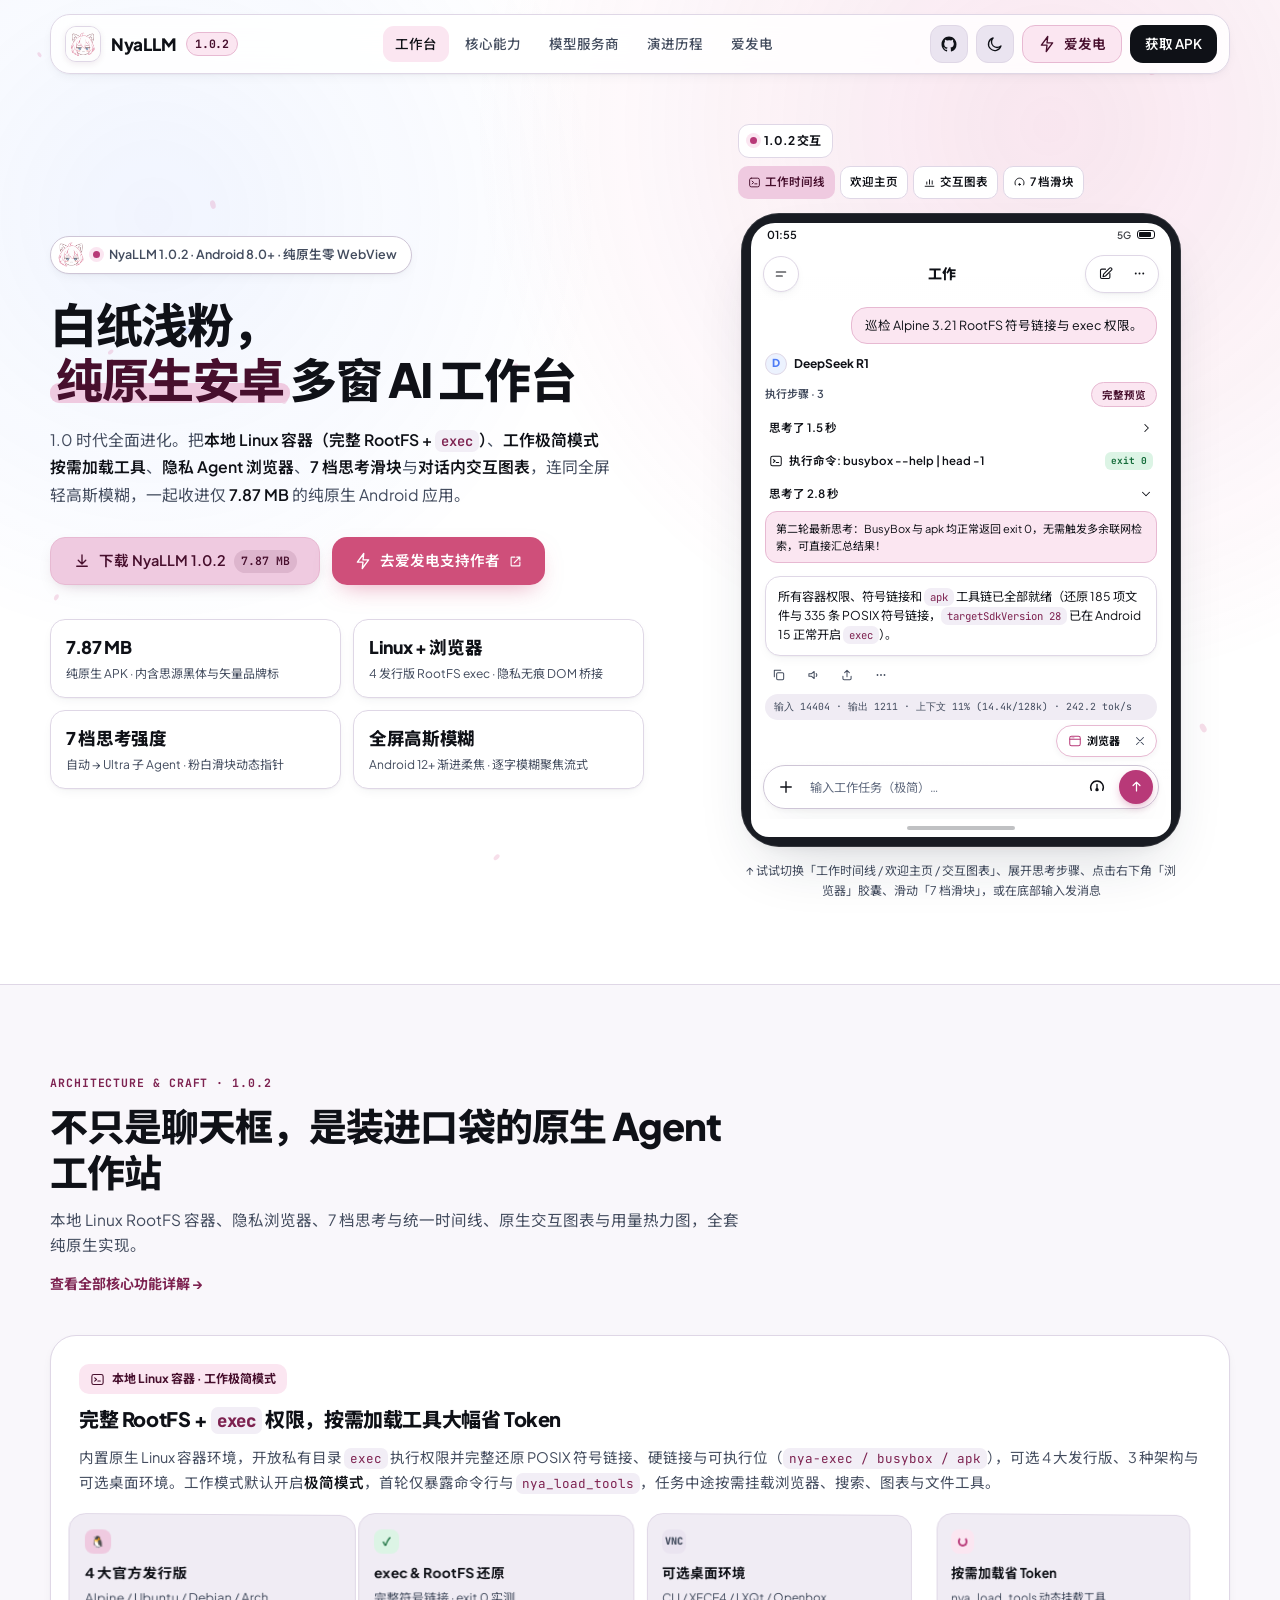
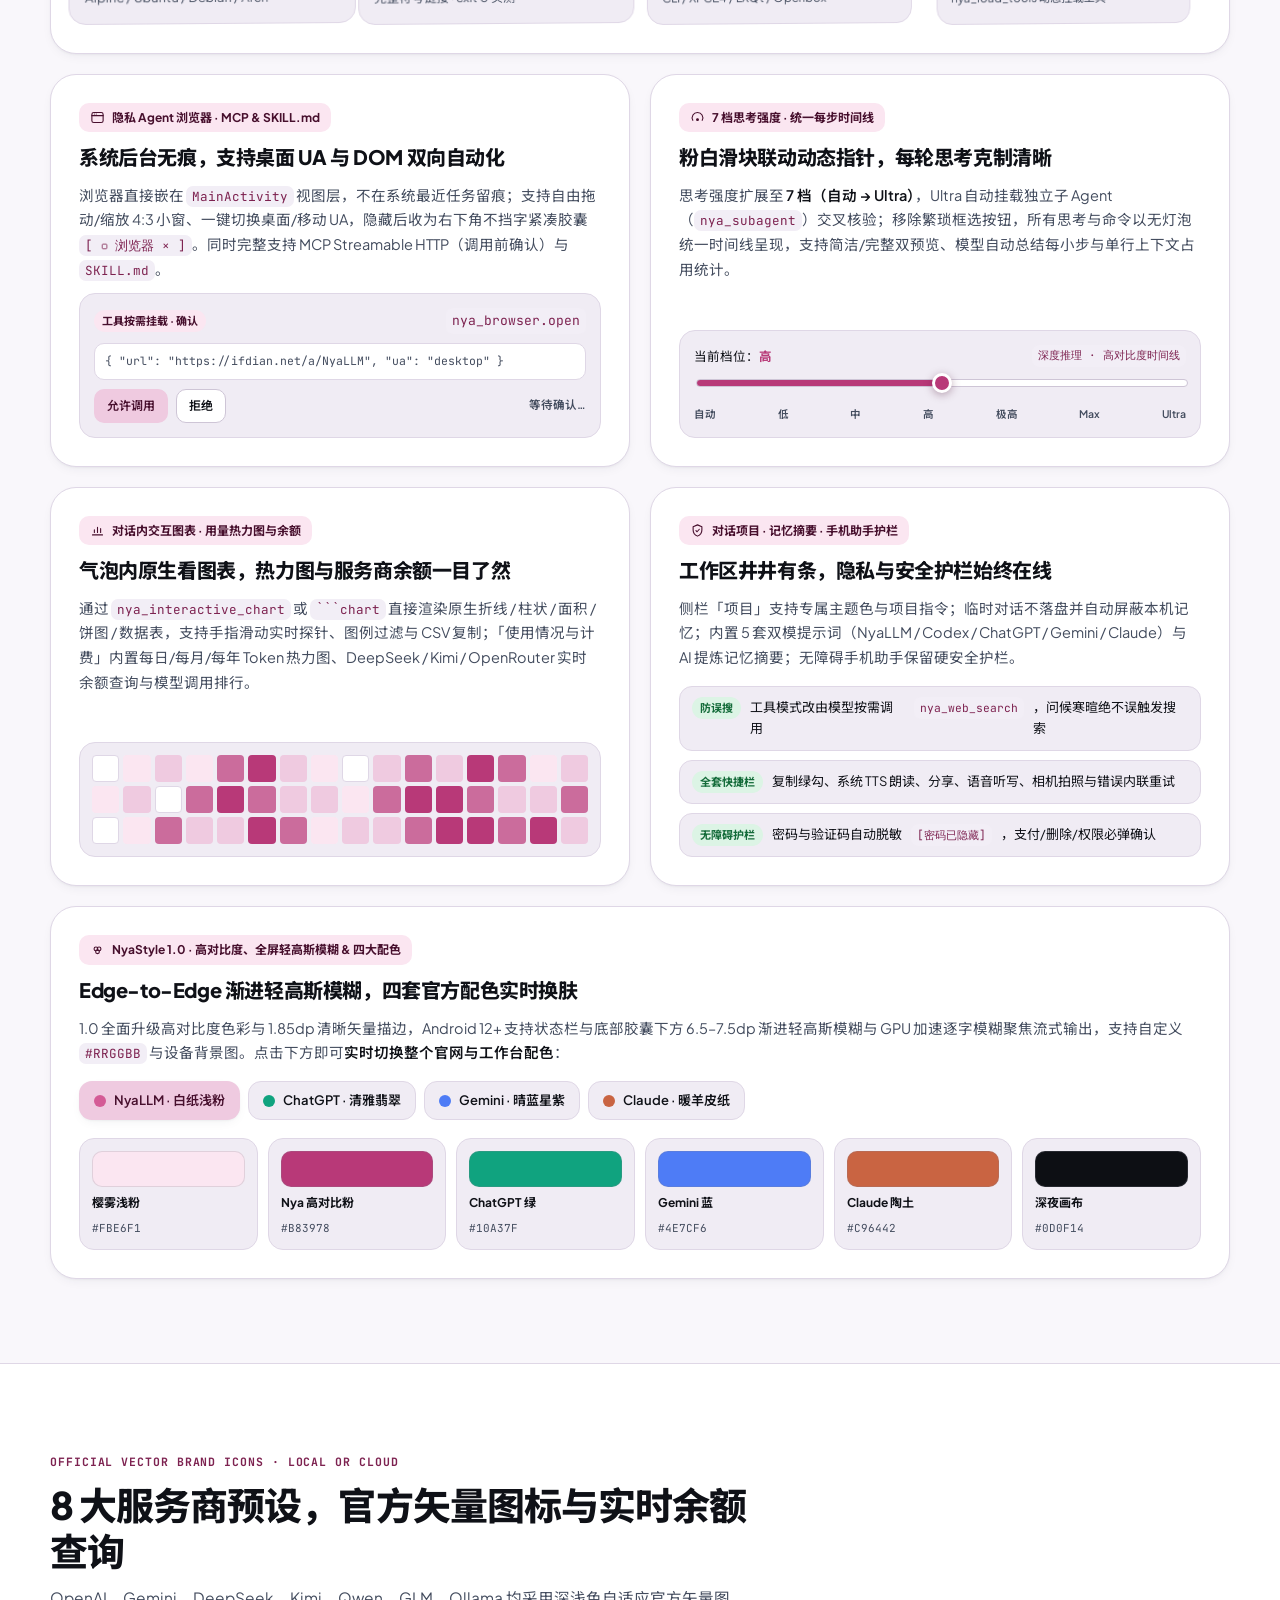
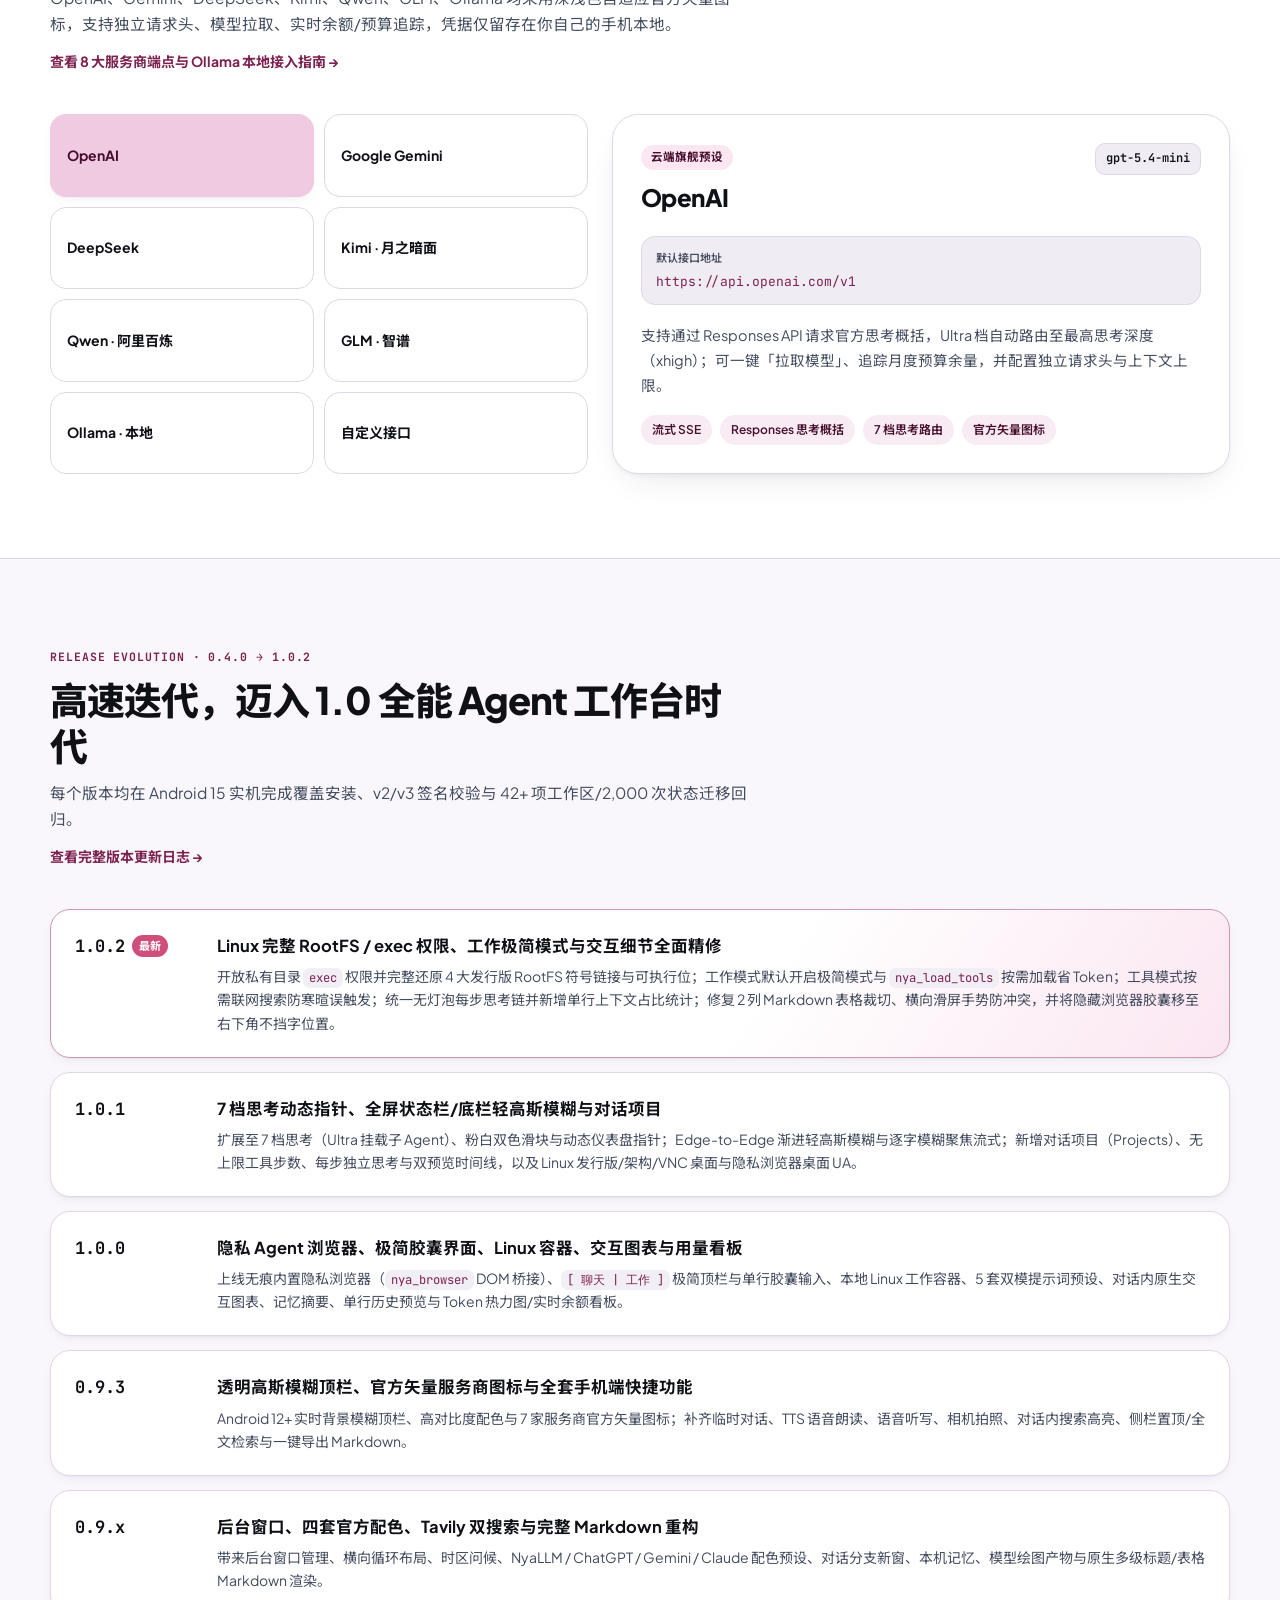
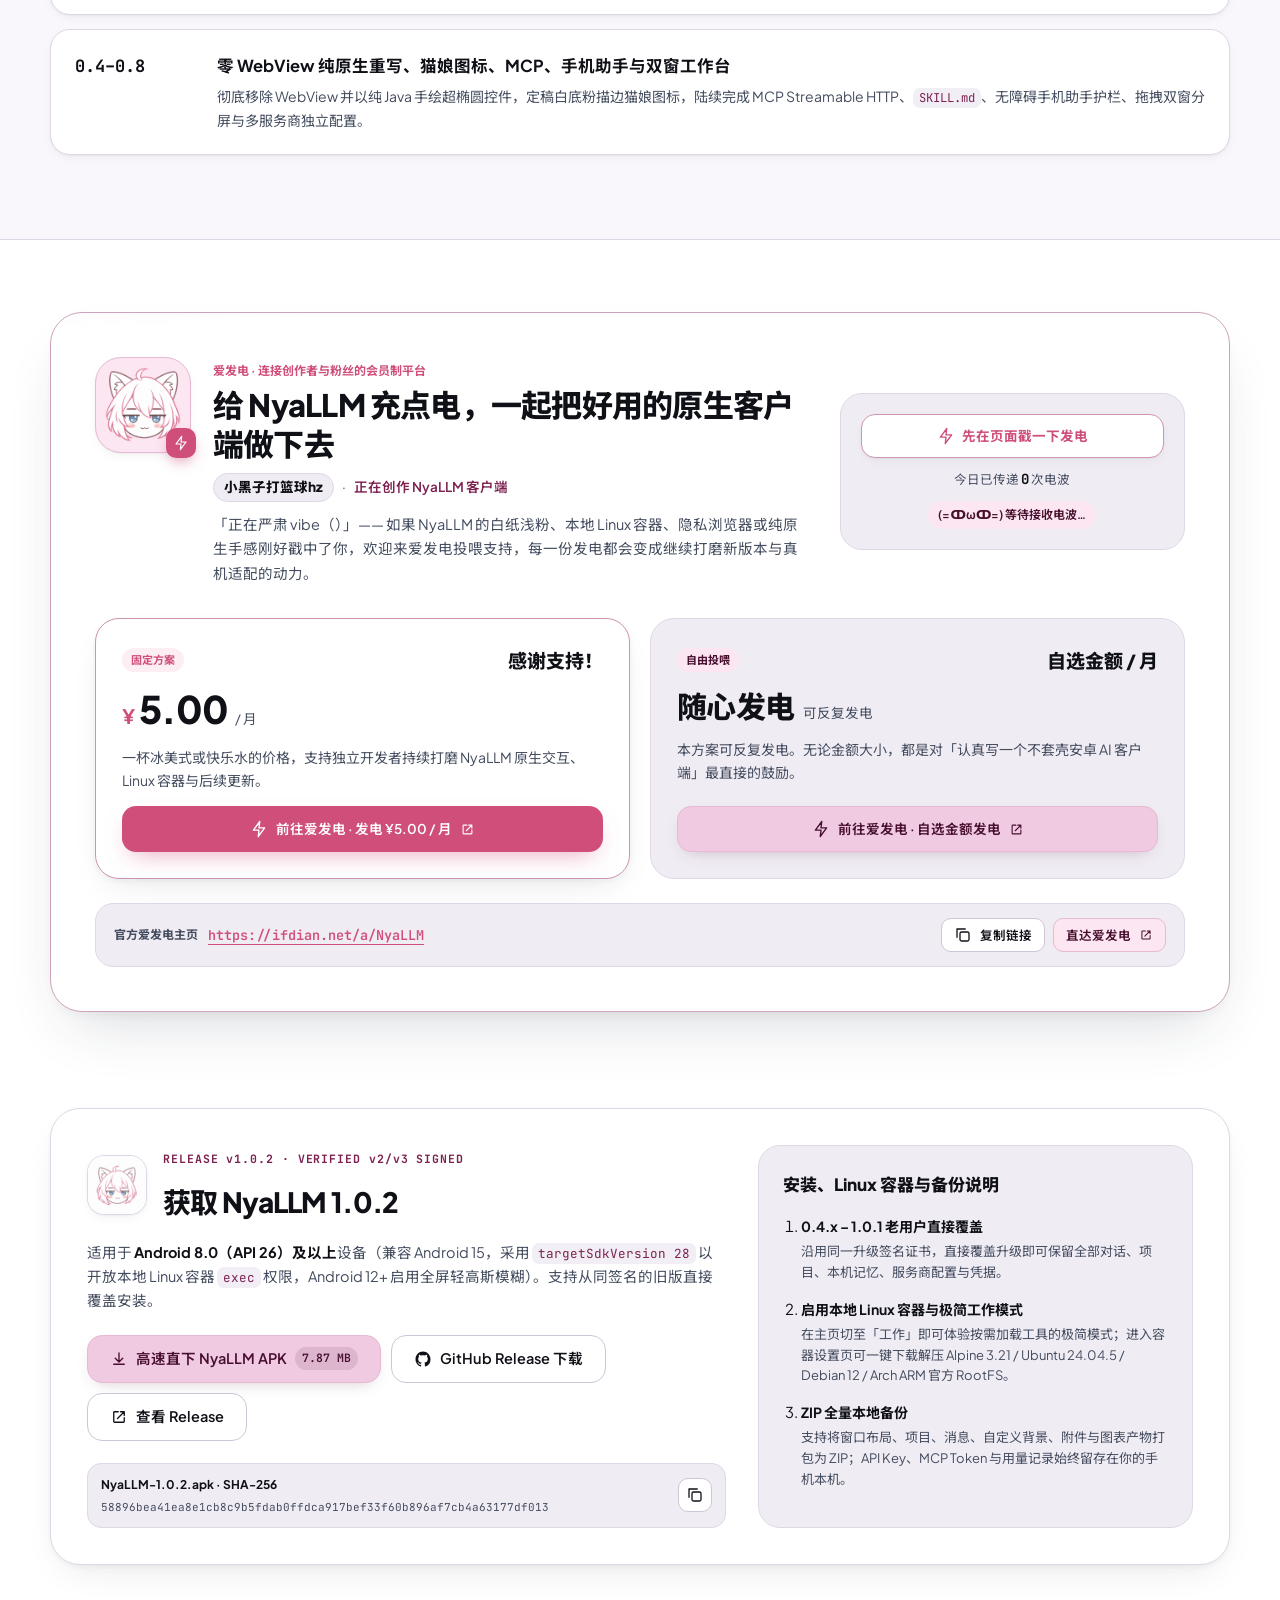
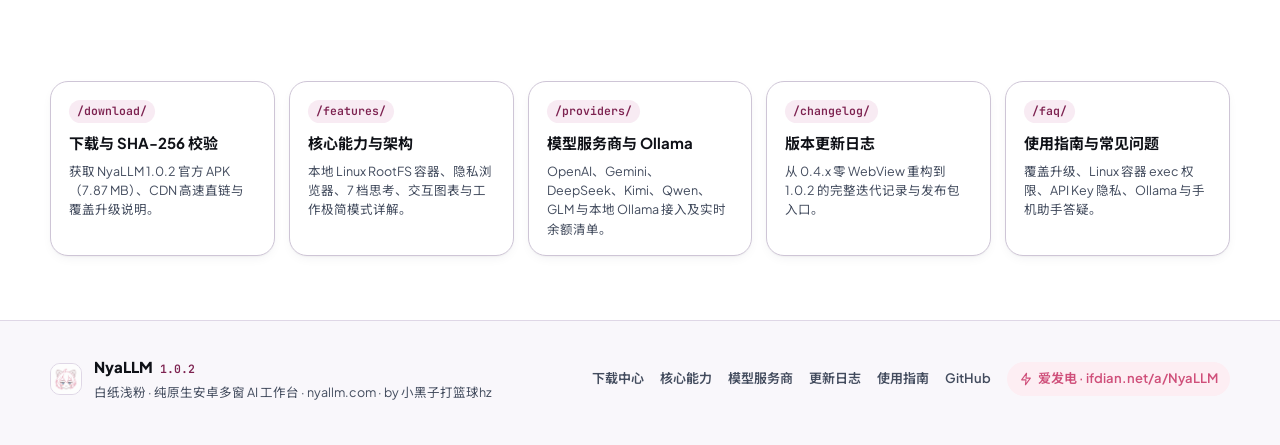
==== commit 2de0b744: "Add ?v=1.0.2 asset cache busting and shorter CSS/JS cache headers" ====
--- a/index.html
+++ b/index.html
@@ -33,8 +33,8 @@
   <link rel="preconnect" href="https://fonts.googleapis.com" />
   <link rel="preconnect" href="https://fonts.gstatic.com" crossorigin />
   <link href="https://fonts.googleapis.com/css2?family=JetBrains+Mono:wght@400;500;600&family=Noto+Sans+SC:wght@400;500;600;700&family=Plus+Jakarta+Sans:wght@500;600;700;800&display=swap" rel="stylesheet" />
-  <link rel="stylesheet" href="styles.css" />
-  <link rel="stylesheet" href="subpage.css" />
+  <link rel="stylesheet" href="styles.css?v=1.0.2" />
+  <link rel="stylesheet" href="subpage.css?v=1.0.2" />
   <script type="application/ld+json">
   {
     "@context": "https://schema.org",
@@ -1122,6 +1122,6 @@
   <!-- Global Toast Notification -->
   <div class="toast" id="toast" role="status" aria-live="polite" hidden></div>
 
-  <script src="app.js"></script>
+  <script src="app.js?v=1.0.2"></script>
 </body>
 </html>
